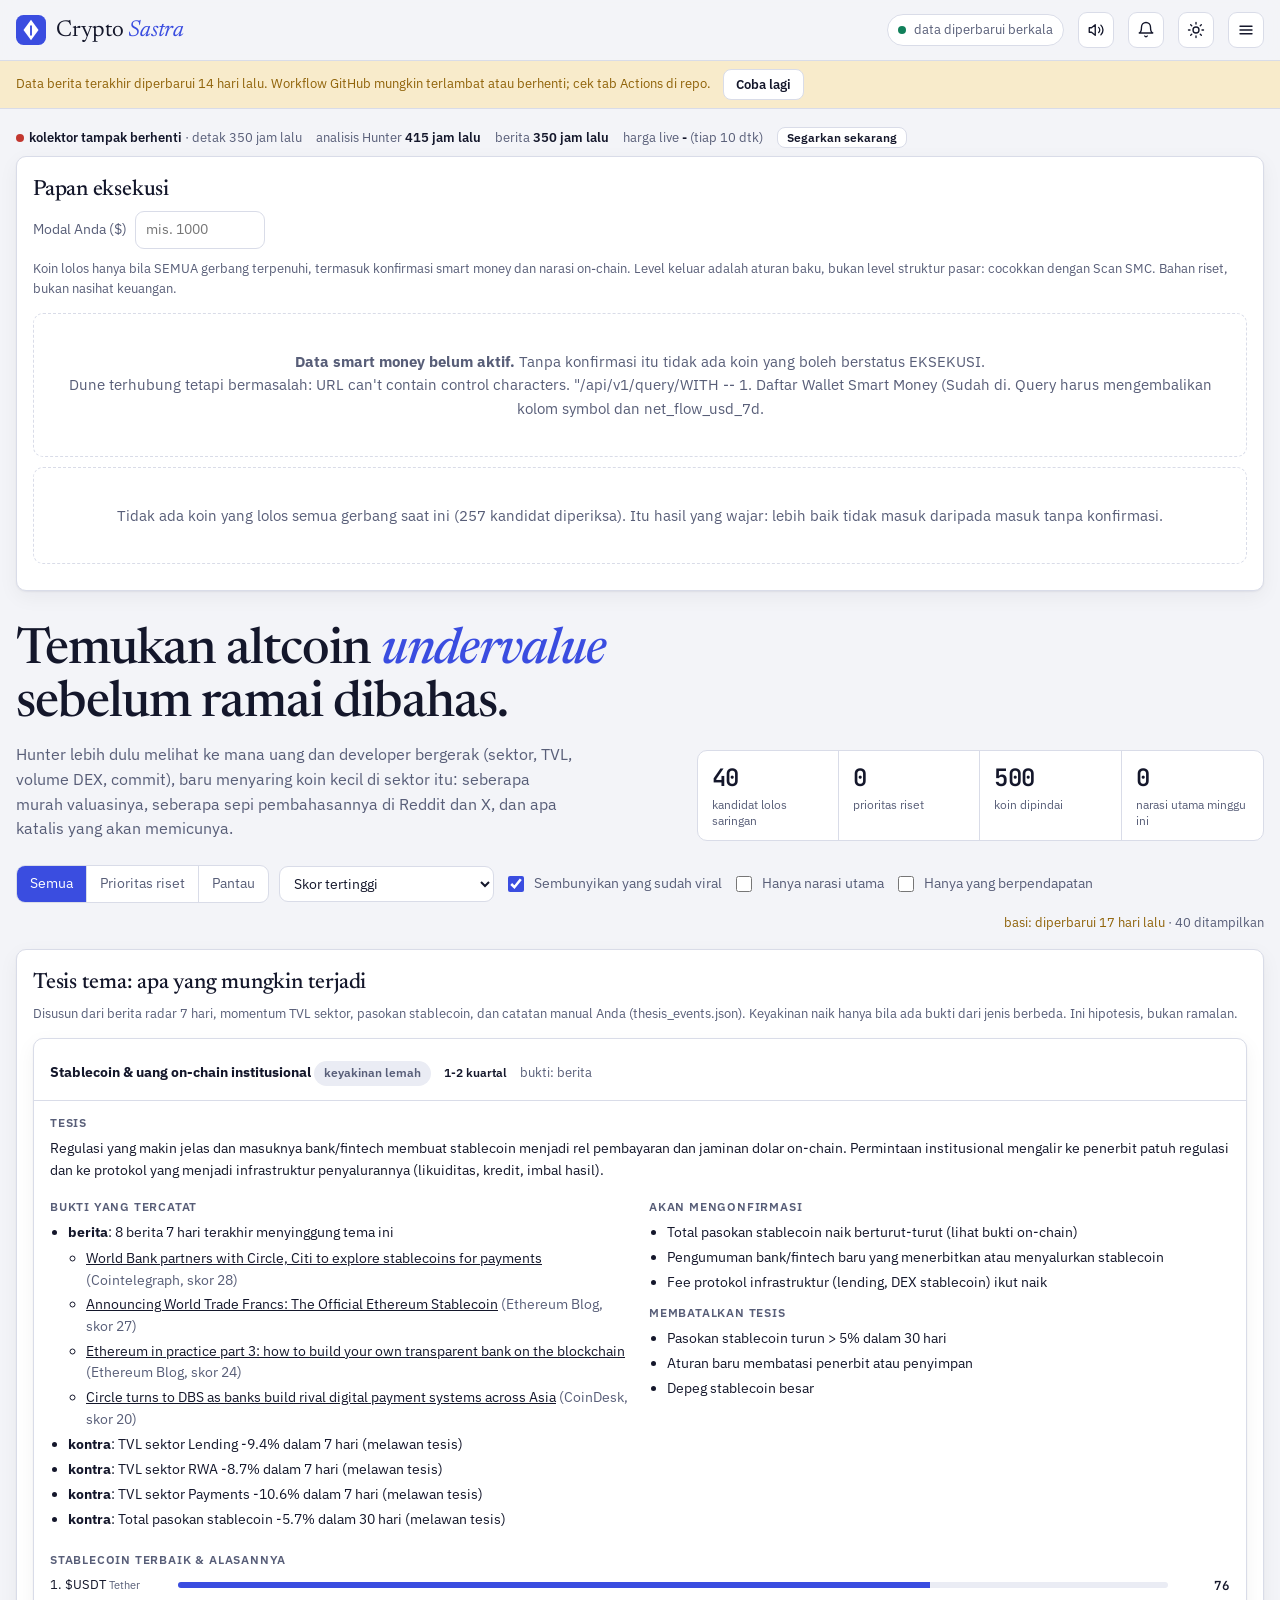
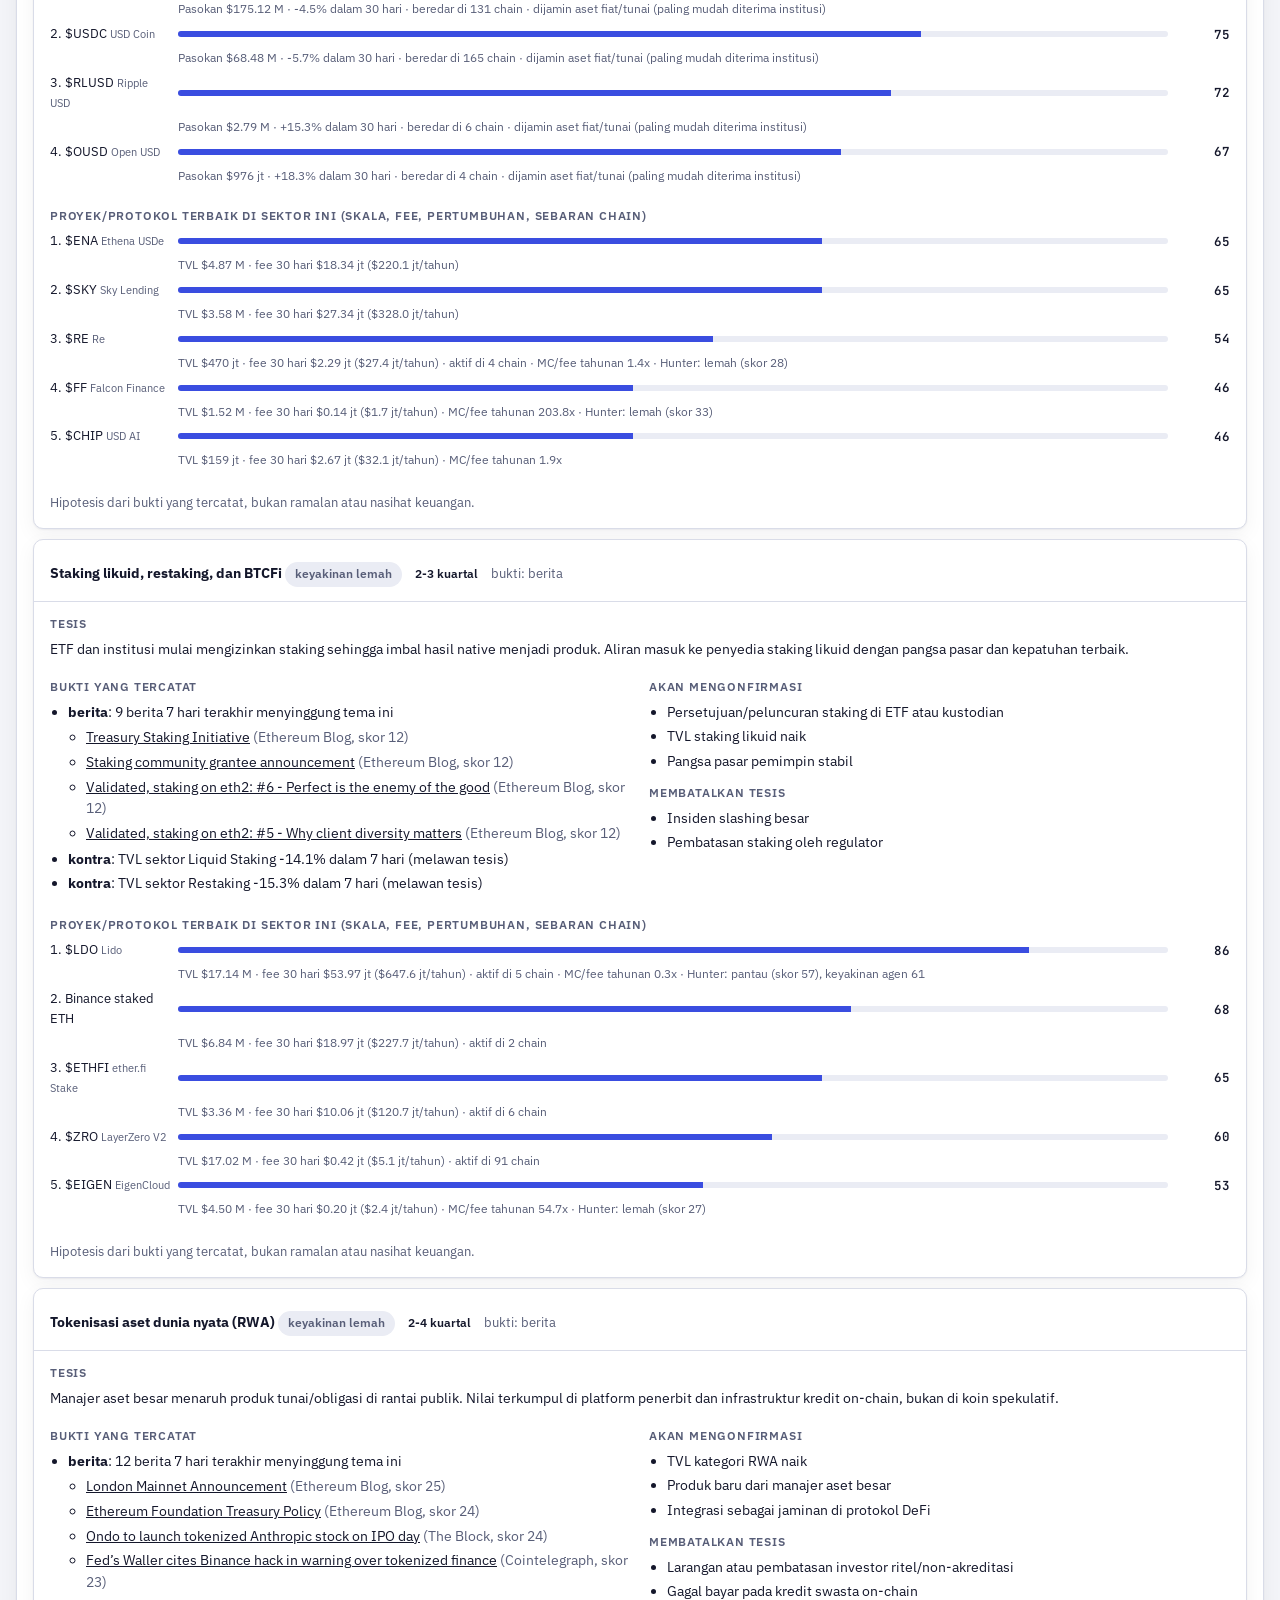
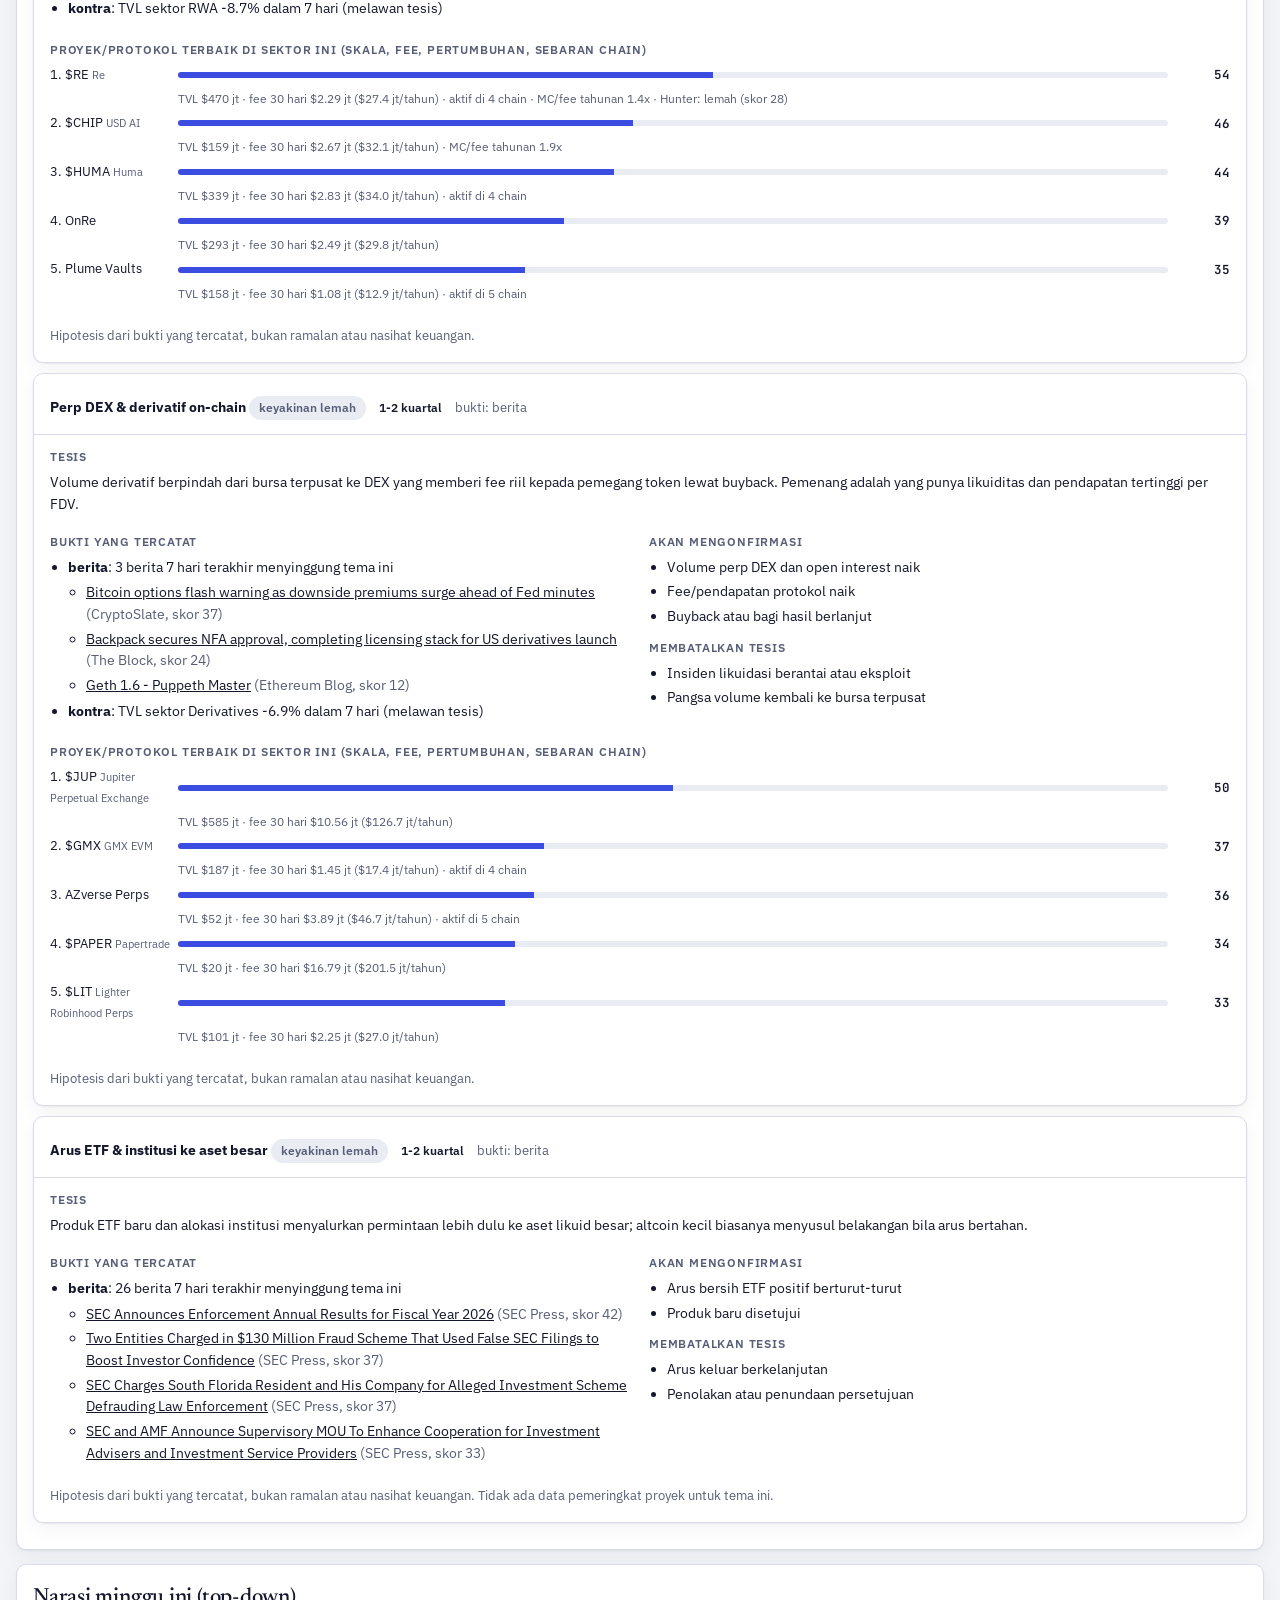
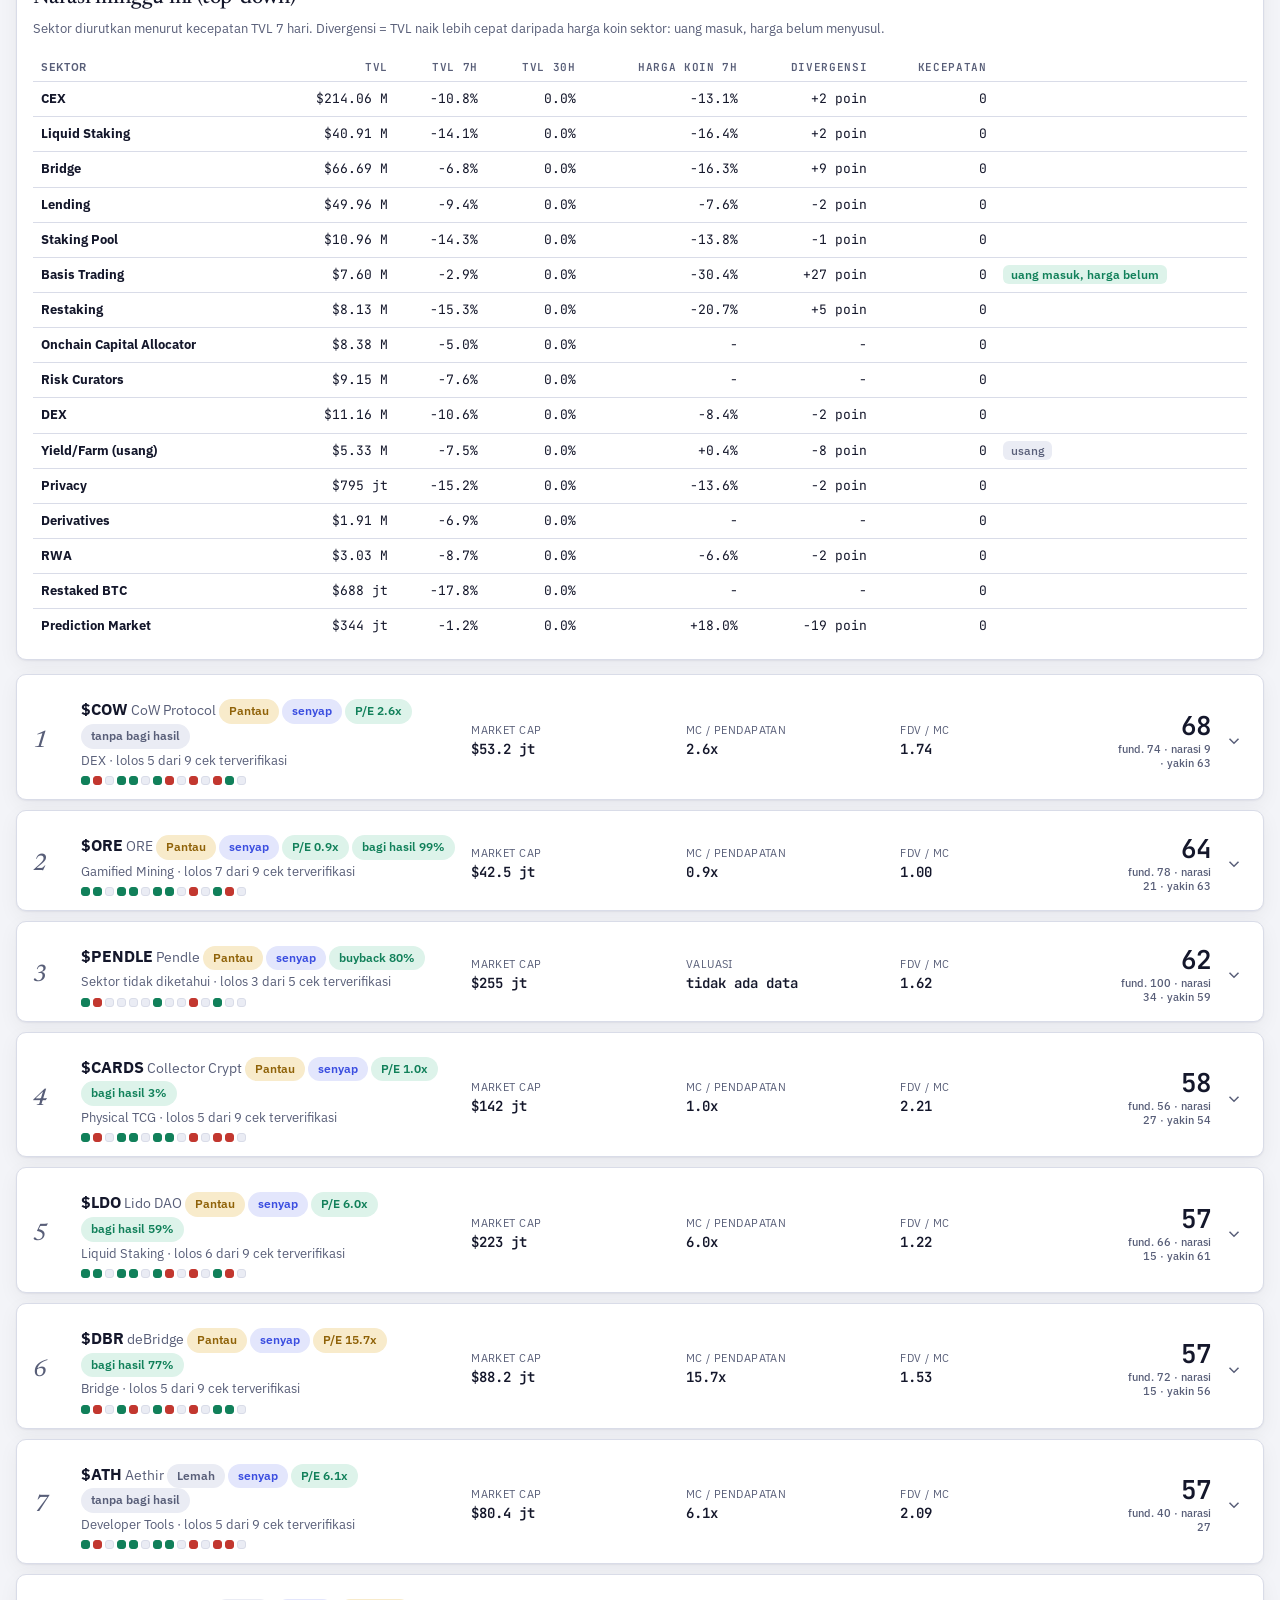
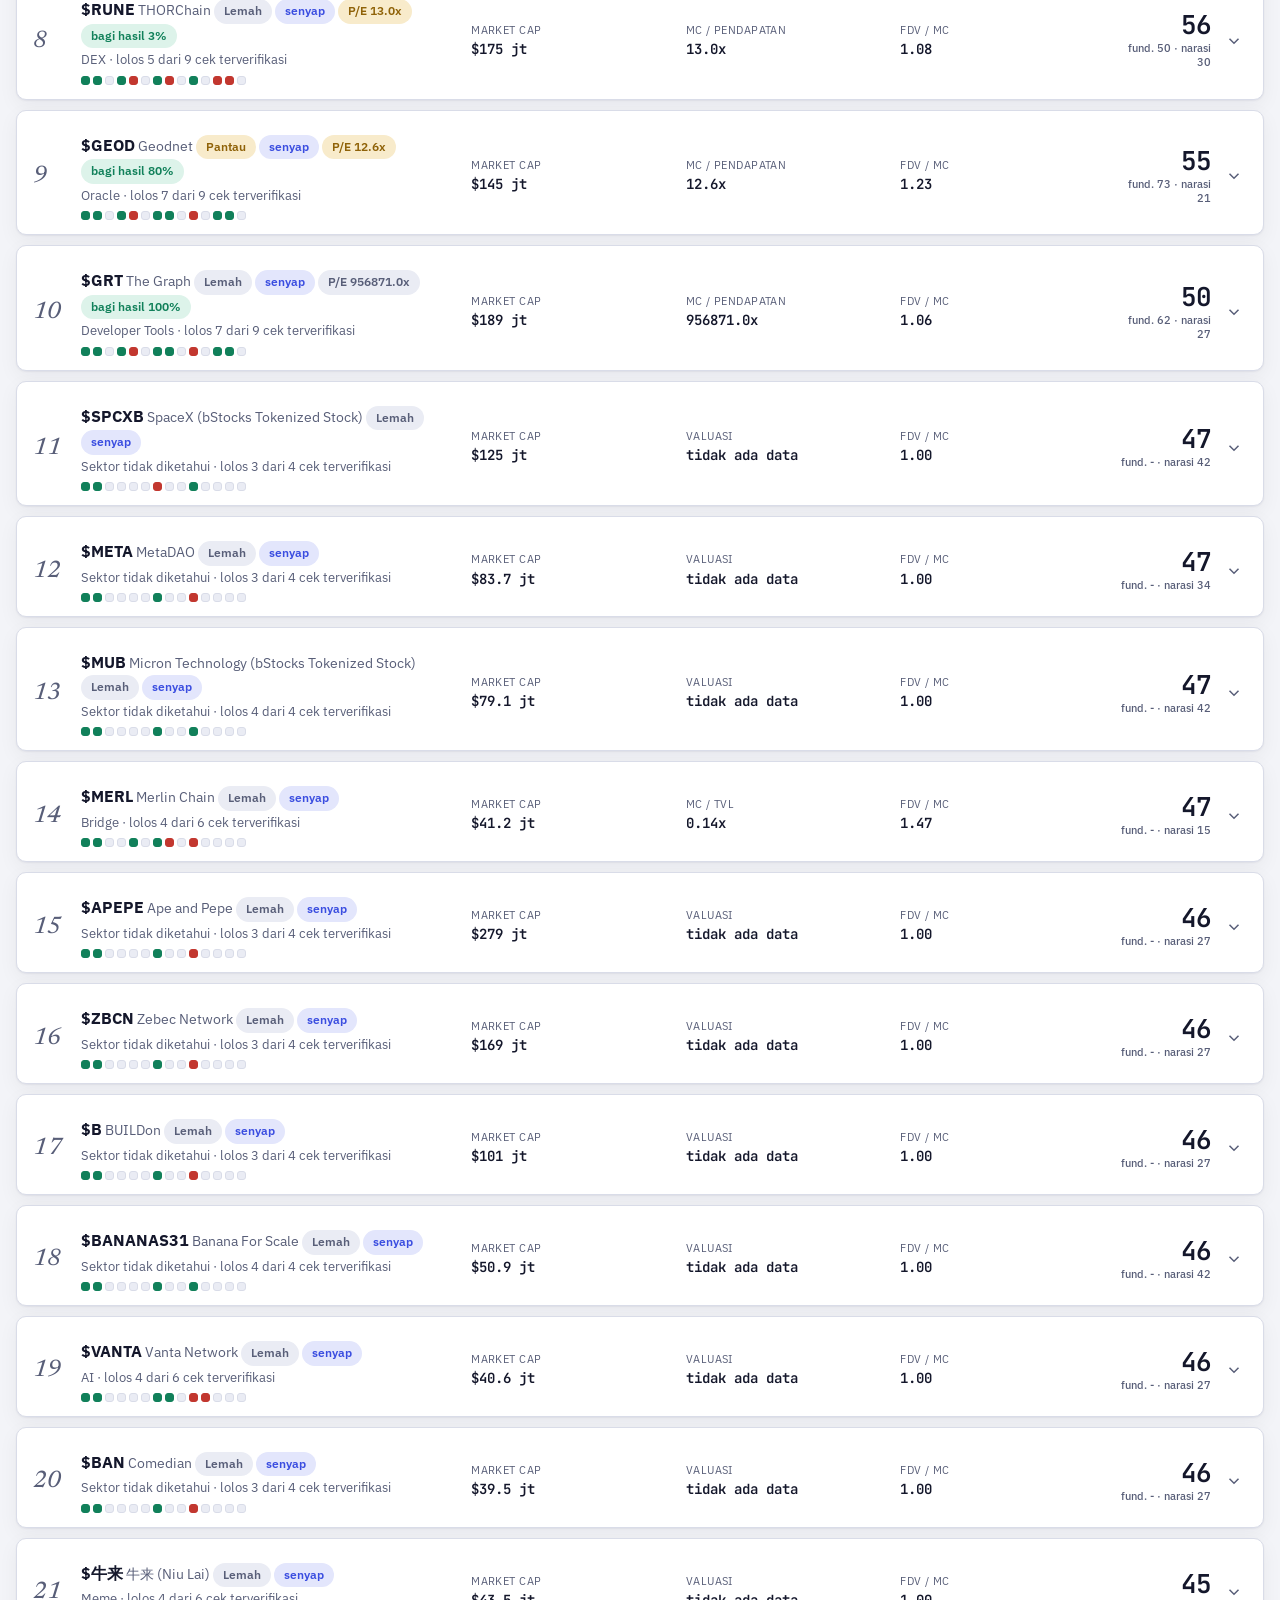
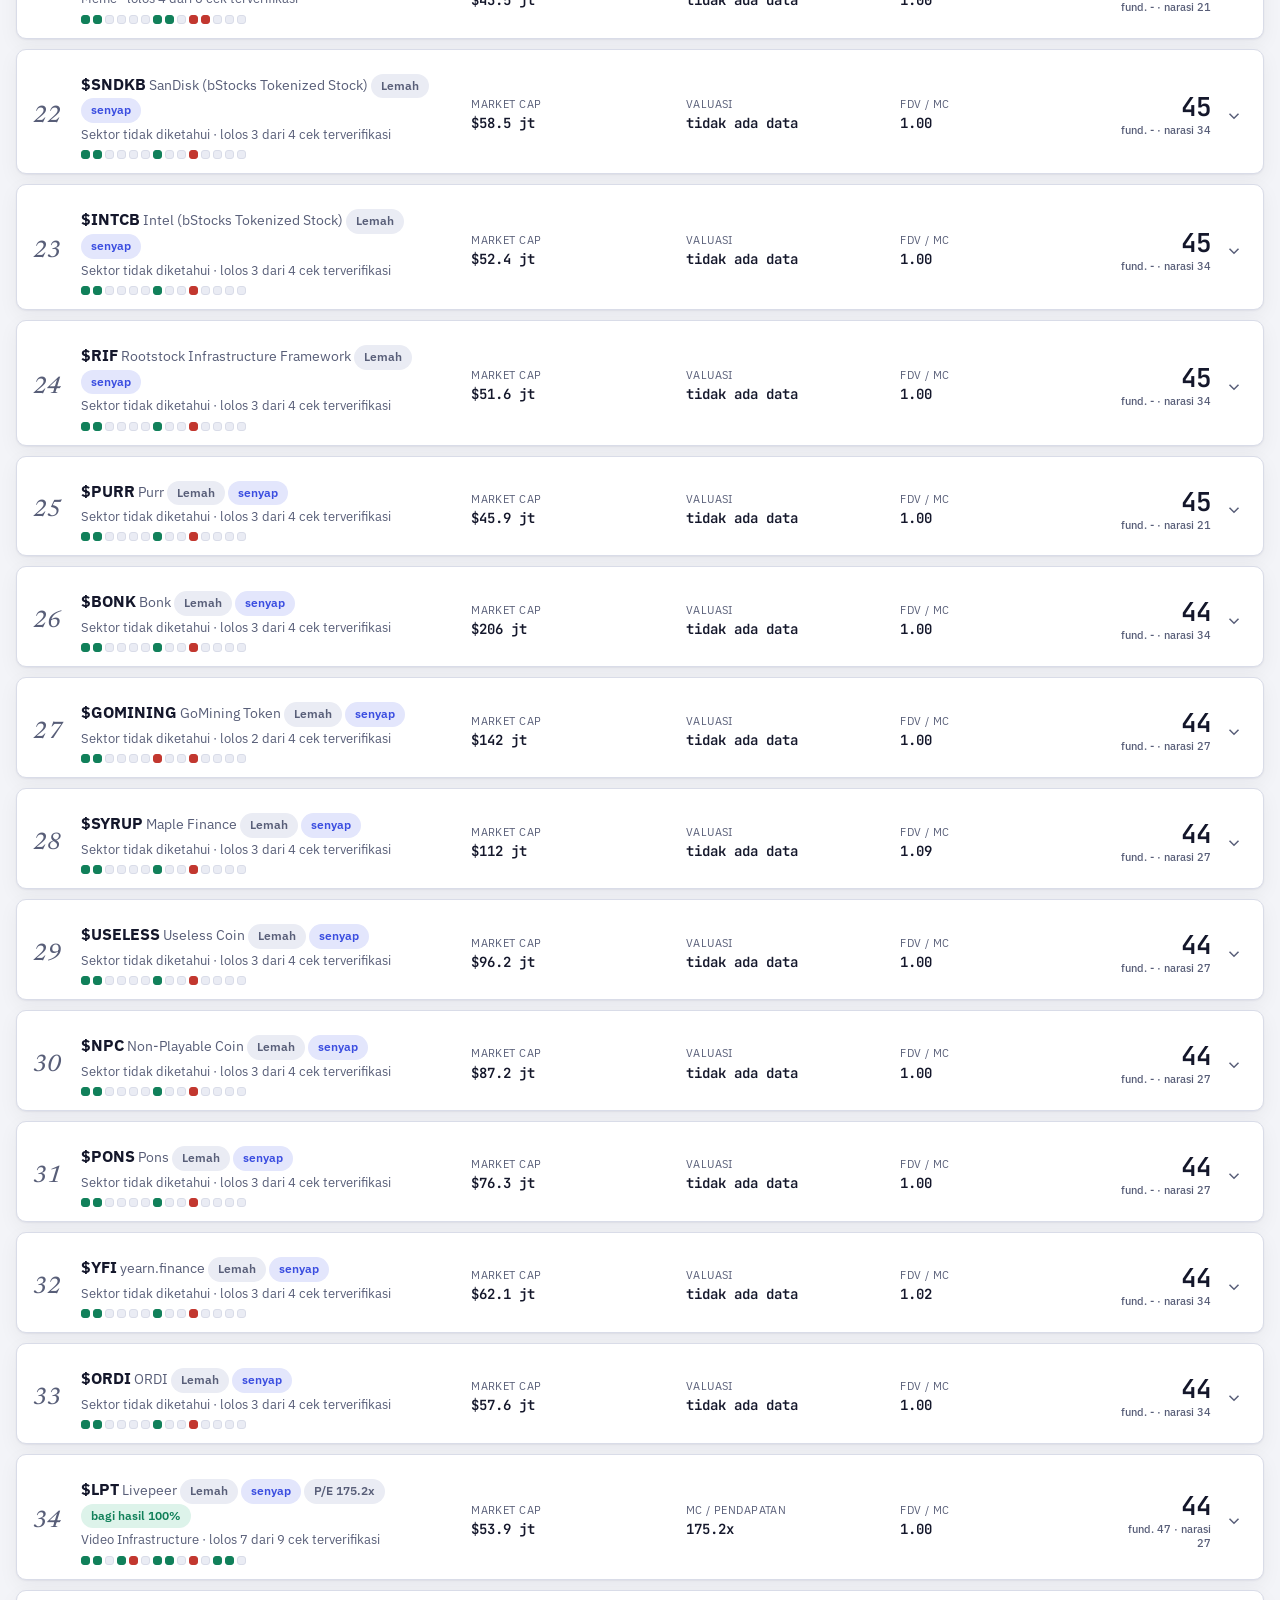
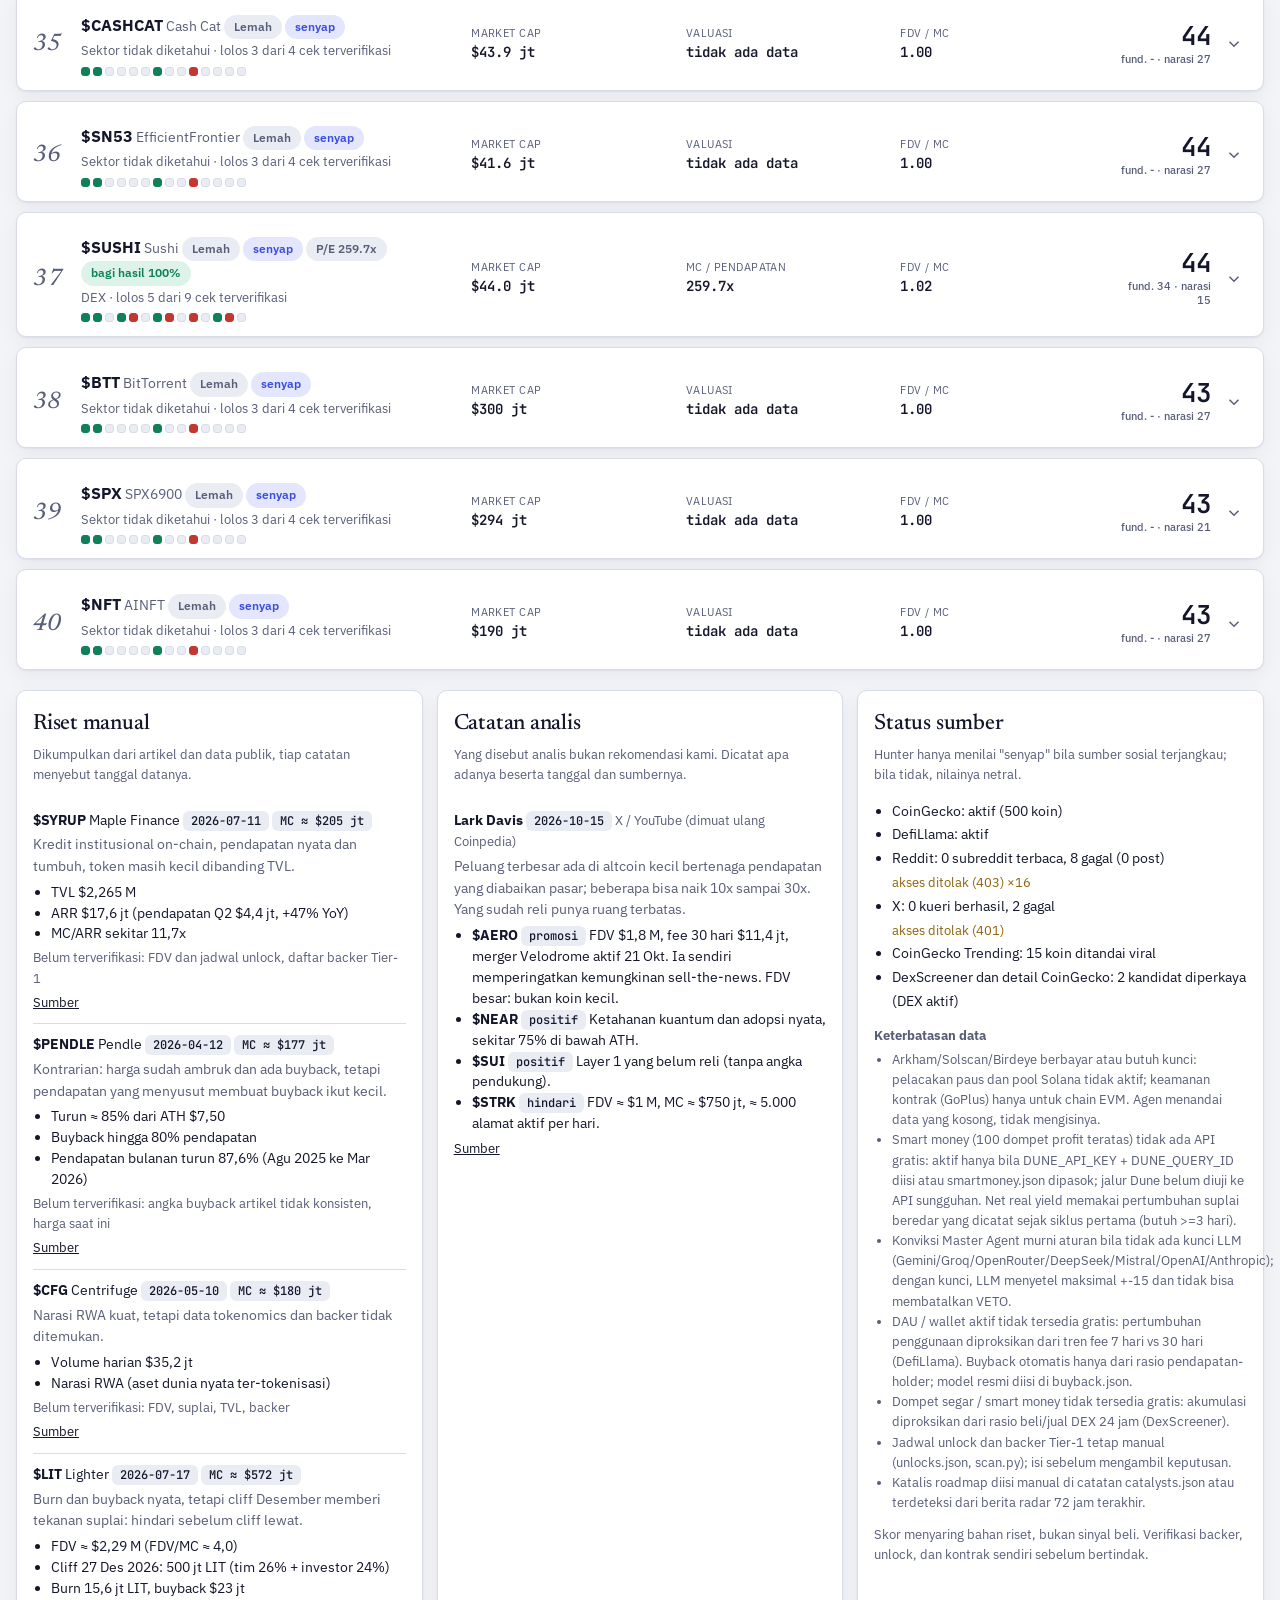
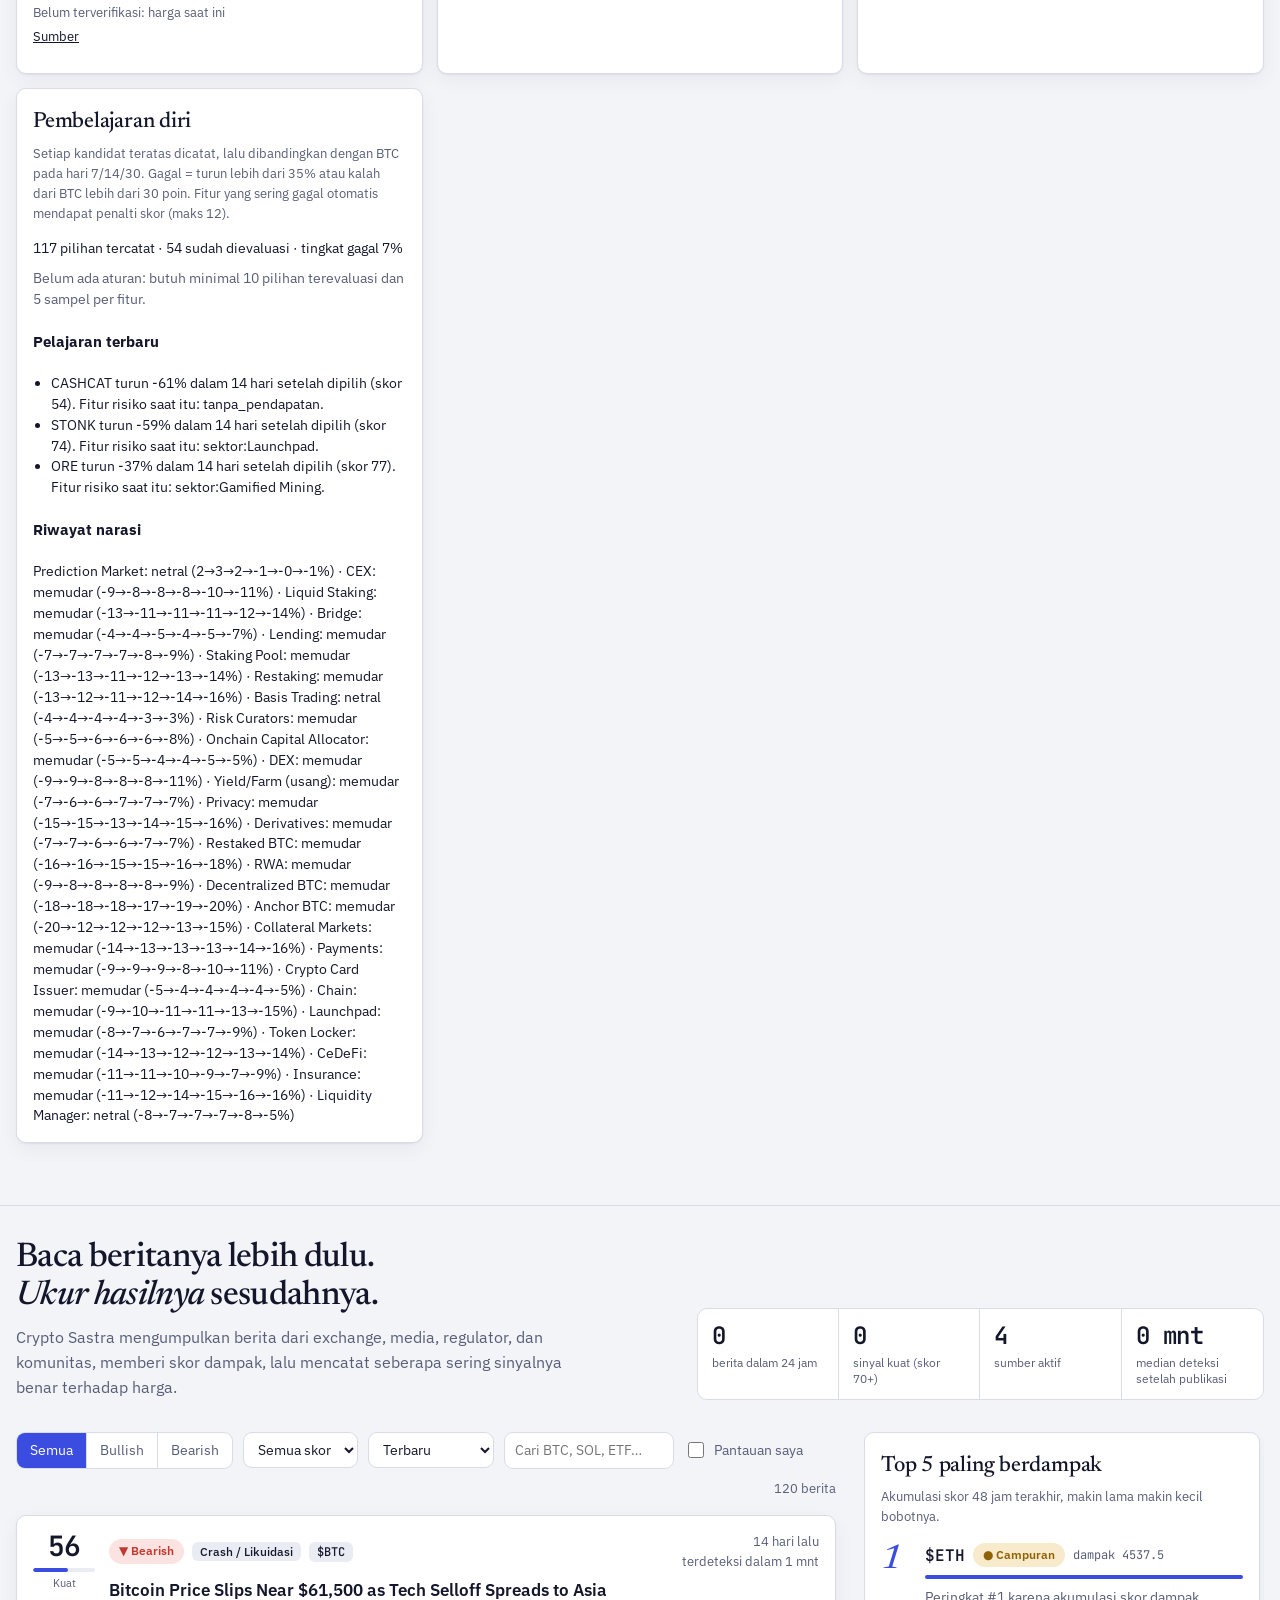
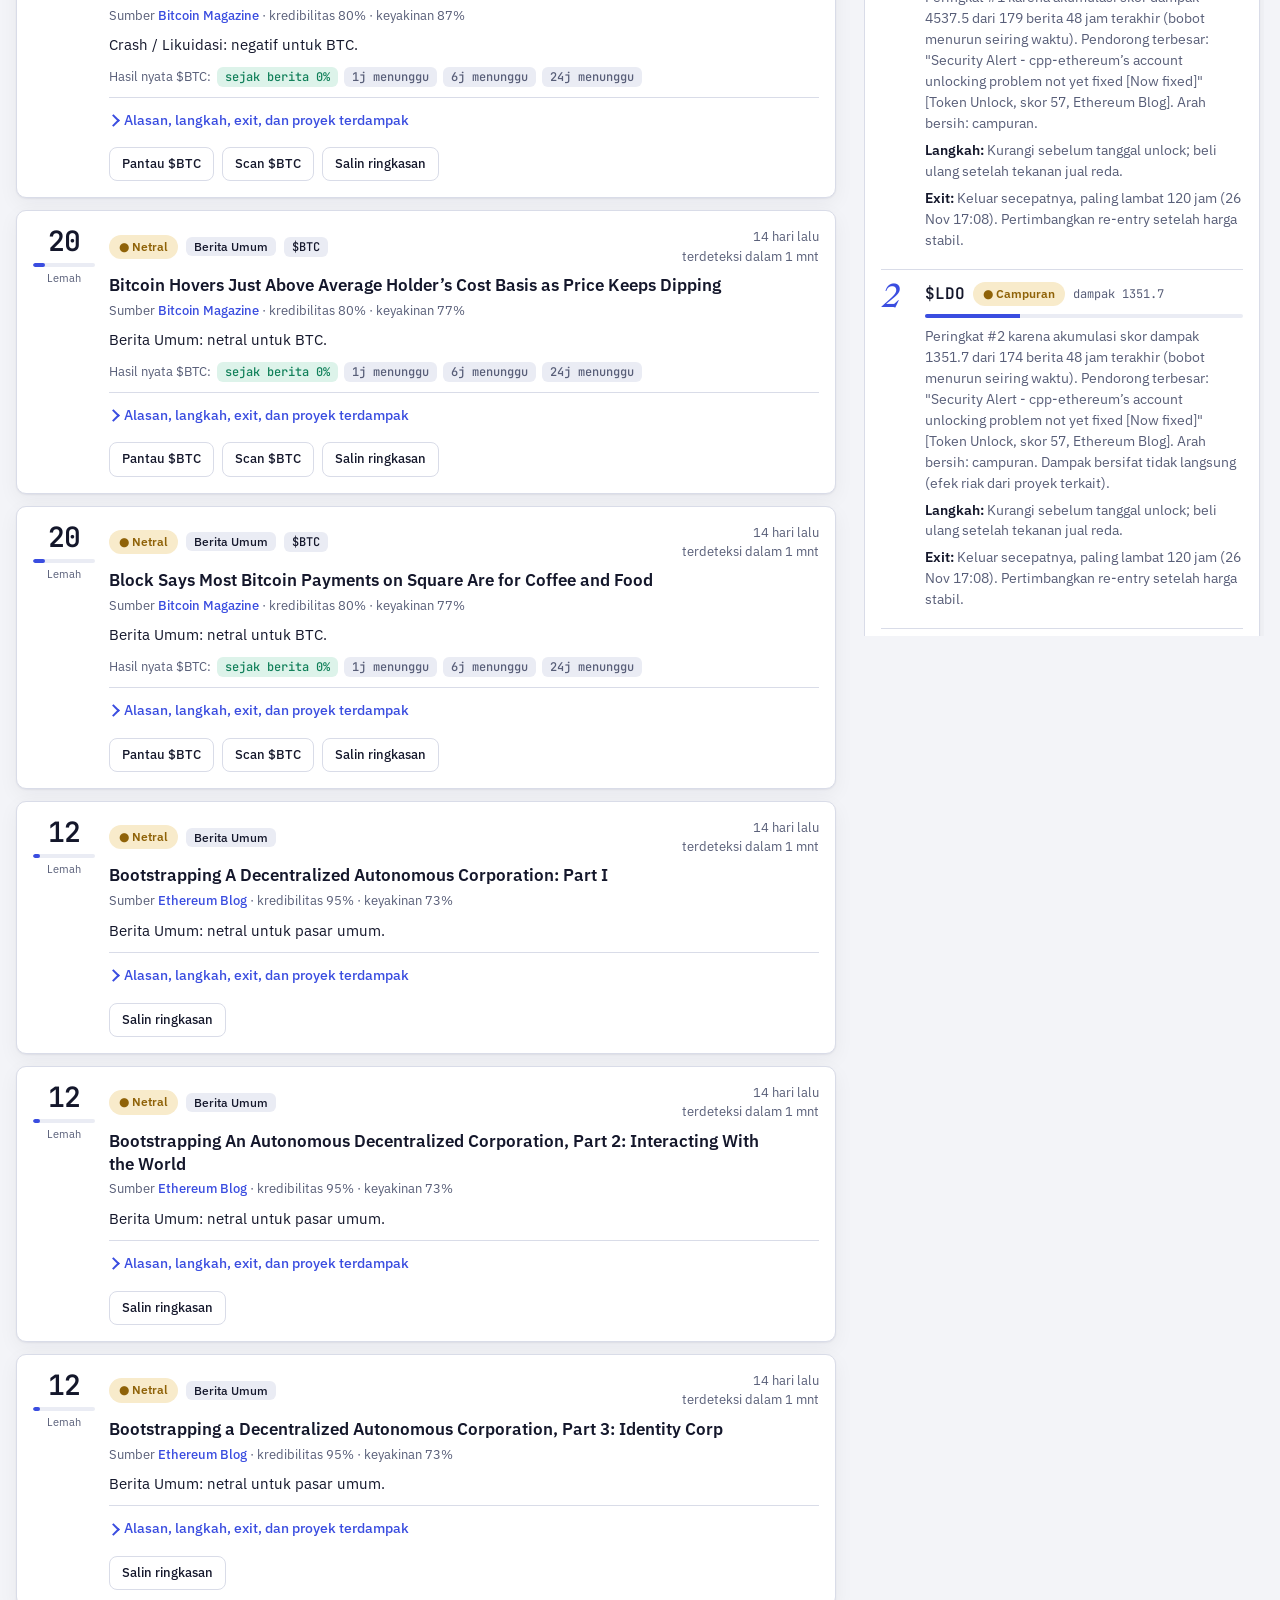
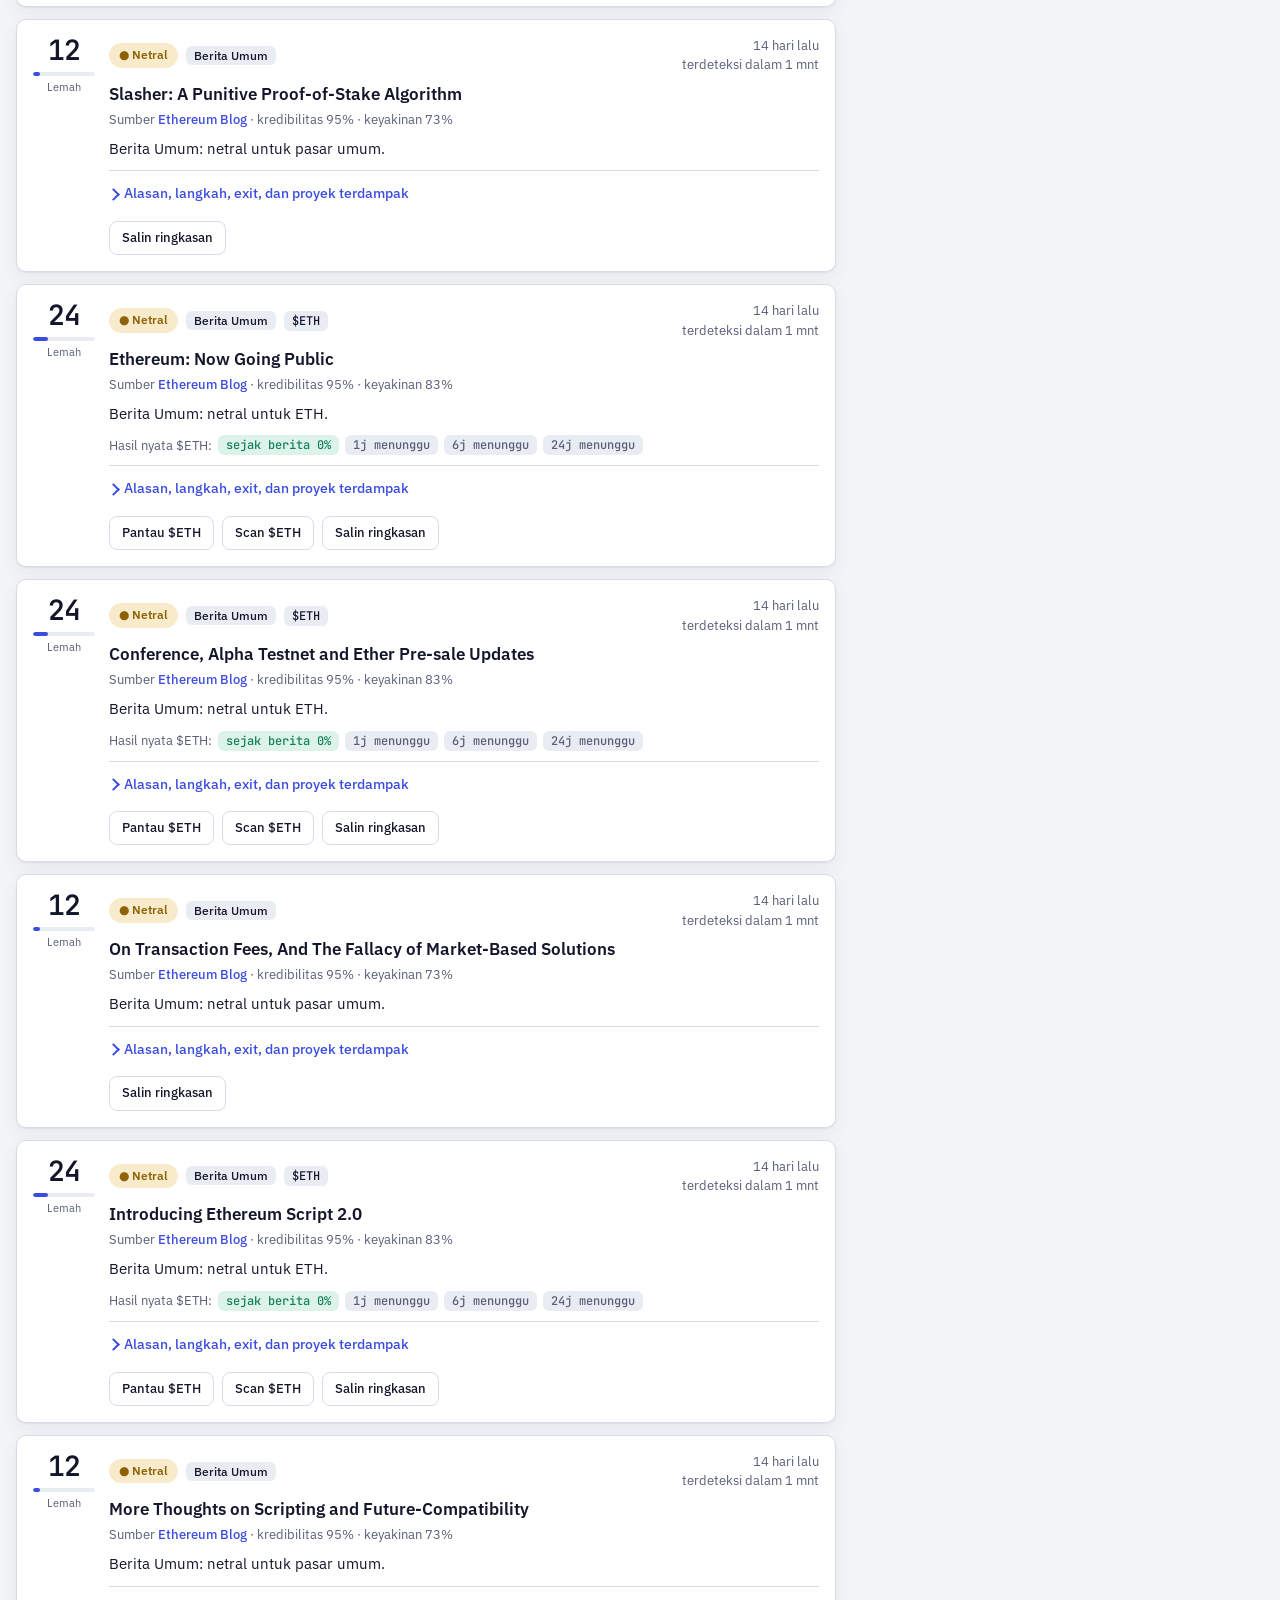
==== index.html @ 29193b70 "pages 2026-11-21T17:10:09Z" ====
<!doctype html>
<html lang="id">
<head>
<meta charset="utf-8">
<meta name="viewport" content="width=device-width,initial-scale=1,viewport-fit=cover">
<meta name="theme-color" content="#0D1020">
</head>
<body>
<title>Crypto Sastra</title>
<meta name="claude:viewport-fit-sides" content="cover">
<meta name="description" content="Crypto Sastra: pemburu altcoin kecil yang undervalue dan masih sepi dibahas, plus radar berita crypto, scan institusional, dan pengukuran akurasi sinyal.">
<link rel="icon" href="data:image/svg+xml,%3Csvg xmlns='http://www.w3.org/2000/svg' viewBox='0 0 32 32'%3E%3Crect width='32' height='32' rx='8' fill='%233A4DE0'/%3E%3Cpath d='M16 5l8 11-8 11-8-11z' fill='%23fff'/%3E%3Cpath d='M16 12v9' stroke='%233A4DE0' stroke-width='2' stroke-linecap='round'/%3E%3C/svg%3E">
<link rel="preconnect" href="https://fonts.googleapis.com">
<link rel="preconnect" href="https://fonts.gstatic.com" crossorigin>
<link rel="stylesheet" href="https://fonts.googleapis.com/css2?family=IBM+Plex+Sans:wght@400;500;600&family=JetBrains+Mono:wght@400;600&family=Newsreader:ital,opsz,wght@0,6..72,500;1,6..72,500&display=swap">
<style>
/* Layout: header sticky + hero ringkas + dua kolom (radar berita | panel Top 5, prediksi, akurasi) + penjelasan cara kerja.
   Identitas: tinta indigo, aksen lapis, serif hanya untuk wordmark, judul, dan nomor peringkat. */
:root{
  --bg:#F3F4F8; --surface:#FFFFFF; --surface2:#EAECF4; --line:#D9DCE8;
  --fg:#14172B; --mut:#585E78; --accent:#3A4DE0; --accent-soft:#E3E6FC; --on-accent:#FFFFFF;
  --up:#11805A; --up-soft:#DDF3EA; --dn:#C2372F; --dn-soft:#FBE3E1; --warn:#8F6208; --warn-soft:#F8EBCB;
  --f-display:'Newsreader',Georgia,'Times New Roman',serif;
  --f-body:'IBM Plex Sans',system-ui,-apple-system,'Segoe UI',sans-serif;
  --f-mono:'JetBrains Mono',ui-monospace,SFMono-Regular,Menlo,monospace;
  --r:10px; --shadow:0 1px 2px rgba(20,23,43,.06),0 6px 20px rgba(20,23,43,.05);
}
@media (prefers-color-scheme:dark){:root:not([data-theme="light"]){
  --bg:#0D1020; --surface:#141830; --surface2:#1B2040; --line:#2A3058;
  --fg:#E8EAF6; --mut:#9DA3C2; --accent:#8F9CFF; --accent-soft:#232A5E; --on-accent:#0D1020;
  --up:#3DD598; --up-soft:#12352B; --dn:#FF7B72; --dn-soft:#3C1B1F; --warn:#E7B24C; --warn-soft:#3A2E12;
  --shadow:0 1px 2px rgba(0,0,0,.35),0 8px 24px rgba(0,0,0,.25); color-scheme:dark}}
:root[data-theme="dark"]{
  --bg:#0D1020; --surface:#141830; --surface2:#1B2040; --line:#2A3058;
  --fg:#E8EAF6; --mut:#9DA3C2; --accent:#8F9CFF; --accent-soft:#232A5E; --on-accent:#0D1020;
  --up:#3DD598; --up-soft:#12352B; --dn:#FF7B72; --dn-soft:#3C1B1F; --warn:#E7B24C; --warn-soft:#3A2E12;
  --shadow:0 1px 2px rgba(0,0,0,.35),0 8px 24px rgba(0,0,0,.25); color-scheme:dark}

*{box-sizing:border-box}
html{scroll-behavior:smooth;scroll-padding-top:84px}
body{margin:0;background:var(--bg);color:var(--fg);font:15px/1.55 var(--f-body);-webkit-font-smoothing:antialiased}
body::before{content:"";position:fixed;inset:0 0 auto;height:env(safe-area-inset-top,0px);z-index:30;background:var(--bg)}
a{color:inherit}
button,select,input{font:inherit;color:inherit}
button{cursor:pointer}
:focus-visible{outline:2px solid var(--accent);outline-offset:2px;border-radius:6px}
.wrap{max-width:1360px;margin:0 auto;padding-left:max(16px,env(safe-area-inset-left,0px));padding-right:max(16px,env(safe-area-inset-right,0px))}
.mono{font-family:var(--f-mono);font-variant-numeric:tabular-nums}
.mut{color:var(--mut)}
.sr{position:absolute;width:1px;height:1px;overflow:hidden;clip:rect(0 0 0 0)}

/* Header */
.top{position:sticky;top:env(safe-area-inset-top,0px);z-index:20;background:color-mix(in srgb,var(--bg) 88%,transparent);backdrop-filter:blur(10px);border-bottom:1px solid var(--line)}
.top .wrap{display:flex;align-items:center;gap:14px;min-height:60px;flex-wrap:wrap;padding-block:8px}
.brand{display:flex;align-items:center;gap:10px;text-decoration:none}
.brand svg{width:30px;height:30px;flex:none}
.wordmark{font-family:var(--f-display);font-size:23px;letter-spacing:-.01em;line-height:1}
.wordmark em{font-style:italic;color:var(--accent)}
.nav{display:flex;gap:4px;margin-left:12px}
.nav a{text-decoration:none;color:var(--mut);padding:6px 10px;border-radius:8px;font-size:14px}
.nav a:hover{background:var(--surface2);color:var(--fg)}
.sp{flex:1}
.live{display:inline-flex;align-items:center;gap:8px;font-size:13px;color:var(--mut);padding:5px 10px;border:1px solid var(--line);border-radius:99px;background:var(--surface)}
.live i{width:8px;height:8px;border-radius:50%;background:var(--dn)}
.live.on i{background:var(--up);box-shadow:0 0 0 0 var(--up);animation:pulse 2s infinite}
.live.demo i{background:var(--warn)}
@keyframes pulse{0%{box-shadow:0 0 0 0 color-mix(in srgb,var(--up) 55%,transparent)}70%,100%{box-shadow:0 0 0 7px transparent}}
.ibtn{width:36px;height:36px;display:grid;place-items:center;border:1px solid var(--line);border-radius:9px;background:var(--surface)}
.ibtn:hover{background:var(--surface2)}
.ibtn[aria-pressed="true"]{background:var(--accent-soft);border-color:var(--accent);color:var(--accent)}
.ibtn svg{width:18px;height:18px;stroke:currentColor;fill:none;stroke-width:1.8;stroke-linecap:round;stroke-linejoin:round}
@media(max-width:760px){.nav{display:none}}
@media(max-width:560px){.top .wrap{flex-wrap:nowrap;gap:8px}.wordmark{font-size:20px}.live{padding:6px}.live #liveTxt{display:none}.ibtn{width:34px;height:34px}}

.banner{background:var(--warn-soft);color:var(--warn);border-bottom:1px solid var(--line);font-size:13px}
.banner .wrap{padding-block:8px}
.notice{background:var(--dn-soft);color:var(--dn)}.notice .wrap{display:flex;gap:12px;align-items:center;flex-wrap:wrap}.notice.stale{background:var(--warn-soft);color:var(--warn)}
.warnTxt{color:var(--warn)}

/* Hero */
.hero{padding-block:34px 18px;display:grid;grid-template-columns:minmax(0,1.15fr) minmax(0,1fr);gap:28px;align-items:end}
.hero h1{font-family:var(--f-display);font-weight:500;font-size:clamp(30px,4.6vw,50px);line-height:1.05;letter-spacing:-.02em;margin:0 0 12px;text-wrap:balance}
.hero h1 em{color:var(--accent)}
.hero p{margin:0;max-width:56ch;color:var(--mut);font-size:16px}
.stats{display:grid;grid-template-columns:repeat(4,minmax(0,1fr));border:1px solid var(--line);border-radius:var(--r);background:var(--surface);overflow:hidden}
.stat{padding:14px 14px 12px;border-right:1px solid var(--line);min-width:0}
.stat:last-child{border-right:0}
.stat b{display:block;font:600 24px/1.1 var(--f-mono);letter-spacing:-.02em}
.stat span{display:block;margin-top:6px;font-size:12px;color:var(--mut);line-height:1.3}
@media(max-width:900px){.hero{grid-template-columns:1fr}.stats{grid-template-columns:repeat(2,1fr)}.stat:nth-child(2){border-right:0}.stat:nth-child(-n+2){border-bottom:1px solid var(--line)}}

/* Grid */
.grid{display:grid;grid-template-columns:minmax(0,1fr) 400px;gap:28px;padding-block:14px 40px;align-items:start}
@media(max-width:1040px){.grid{grid-template-columns:minmax(0,1fr)}}
.side{display:flex;flex-direction:column;gap:18px;min-width:0}
@media(min-width:1041px){.side{position:sticky;top:78px;max-height:calc(100vh - 96px);overflow-y:auto;padding-right:4px;scrollbar-width:thin}}

/* Filter bar */
.bar{display:flex;gap:10px;flex-wrap:wrap;align-items:center;margin-bottom:16px}
.seg{display:inline-flex;border:1px solid var(--line);border-radius:9px;overflow:hidden;background:var(--surface)}
.seg button{border:0;background:none;padding:7px 13px;font-size:14px;color:var(--mut)}
.seg button+button{border-left:1px solid var(--line)}
.seg button[aria-pressed="true"]{background:var(--accent);color:var(--on-accent)}
.field{border:1px solid var(--line);background:var(--surface);border-radius:9px;padding:7px 10px;font-size:14px;min-width:0}
input.field{width:170px}
.chk{display:inline-flex;align-items:center;gap:7px;font-size:14px;color:var(--mut);cursor:pointer}
.chk input{accent-color:var(--accent);width:16px;height:16px}
.count{margin-left:auto;font-size:13px;color:var(--mut)}

/* Panels */
.panel{background:var(--surface);border:1px solid var(--line);border-radius:var(--r);box-shadow:var(--shadow);padding:16px}
.panel h2{font-family:var(--f-display);font-weight:500;font-size:22px;letter-spacing:-.01em;margin:0 0 4px}
.panel .sub{font-size:13px;color:var(--mut);margin:0 0 14px}

/* News cards */
.feed{display:flex;flex-direction:column;gap:12px}
.card{background:var(--surface);border:1px solid var(--line);border-radius:var(--r);padding:16px;display:grid;grid-template-columns:62px minmax(0,1fr);gap:14px;box-shadow:var(--shadow)}
.card.fresh{animation:fresh 2.4s ease-out}
@keyframes fresh{from{border-color:var(--accent);box-shadow:0 0 0 4px color-mix(in srgb,var(--accent) 22%,transparent)}}
.gauge{text-align:center}
.gauge b{display:block;font:600 28px/1 var(--f-mono);letter-spacing:-.03em}
.gauge .track{height:4px;background:var(--surface2);border-radius:4px;margin:8px 0 5px;overflow:hidden}
.gauge .track i{display:block;height:100%;background:var(--accent);border-radius:4px}
.gauge small{font-size:11px;color:var(--mut);line-height:1.2;display:block}
.meta{display:flex;flex-wrap:wrap;align-items:center;gap:6px 8px;font-size:12.5px}
.pill{display:inline-flex;align-items:center;gap:5px;padding:2px 9px;border-radius:99px;font-size:12px;font-weight:600;border:1px solid transparent}
.pill.bullish{background:var(--up-soft);color:var(--up)}
.pill.bearish{background:var(--dn-soft);color:var(--dn)}
.pill.netral,.pill.campuran{background:var(--warn-soft);color:var(--warn)}
.tag{padding:2px 8px;border-radius:6px;background:var(--surface2);font:500 12px var(--f-mono);color:var(--fg)}
.tag.demo{background:var(--warn-soft);color:var(--warn);font-family:var(--f-body);font-weight:600}
.when{margin-left:auto;color:var(--mut);font-size:12.5px;text-align:right}
.card h3{margin:8px 0 4px;font-size:17px;line-height:1.35;font-weight:600;text-wrap:pretty}
.card h3 a{text-decoration:none}
.card h3 a:hover{text-decoration:underline;text-decoration-color:var(--accent)}
.src{font-size:13px;color:var(--mut)}
.src a{color:var(--accent);text-decoration:none;font-weight:500}
.src a:hover{text-decoration:underline}
.impact{margin:8px 0 0;font-size:14.5px}
.res{display:flex;flex-wrap:wrap;gap:6px;align-items:center;margin-top:10px;font-size:12.5px}
.res .chip{font:500 12px var(--f-mono);padding:2px 8px;border-radius:6px;background:var(--surface2);color:var(--mut)}
.res .chip.ok{background:var(--up-soft);color:var(--up)}
.res .chip.no{background:var(--dn-soft);color:var(--dn)}
details{margin-top:10px;border-top:1px solid var(--line);padding-top:8px}
summary{cursor:pointer;font-size:14px;font-weight:500;color:var(--accent);list-style:none;display:flex;align-items:center;gap:6px;padding:4px 0}
summary::-webkit-details-marker{display:none}
summary::before{content:"";width:7px;height:7px;border-right:2px solid currentColor;border-bottom:2px solid currentColor;transform:rotate(-45deg);transition:transform .15s}
details[open] summary::before{transform:rotate(45deg)}
.det{display:grid;grid-template-columns:repeat(2,minmax(0,1fr));gap:4px 24px;margin-top:6px}
@media(max-width:700px){.det{grid-template-columns:1fr}.card{grid-template-columns:1fr}.gauge{display:flex;align-items:center;gap:12px;text-align:left}.gauge .track{flex:1;margin:0}.gauge small{display:none}.when{margin-left:0;text-align:left;width:100%}}
.det h4{margin:12px 0 4px;font:600 11.5px var(--f-body);letter-spacing:.07em;text-transform:uppercase;color:var(--mut)}
.det ul{margin:0;padding-left:18px}.det li{margin:2px 0;font-size:14px}
.det .wide{grid-column:1/-1}
.det pre{white-space:pre-wrap;word-break:break-word;margin:0;padding:10px;border-radius:8px;background:var(--surface2);font:12.5px/1.5 var(--f-mono)}
.acts{display:flex;gap:8px;flex-wrap:wrap;margin-top:12px}
.btn{border:1px solid var(--line);background:var(--surface);border-radius:8px;padding:6px 12px;font-size:13px;font-weight:500}
.btn:hover{background:var(--surface2)}
.btn[aria-pressed="true"]{background:var(--accent-soft);border-color:var(--accent);color:var(--accent)}
.empty{padding:36px 16px;text-align:center;color:var(--mut);border:1px dashed var(--line);border-radius:var(--r)}

/* Top 5 */
.rank{list-style:none;margin:0;padding:0;display:flex;flex-direction:column}
.rank li{display:grid;grid-template-columns:34px minmax(0,1fr);gap:10px;padding:12px 0;border-top:1px solid var(--line)}
.rank li:first-child{border-top:0;padding-top:2px}
.rank .n{font:italic 500 34px/1 var(--f-display);color:var(--accent)}
.rank .h{display:flex;gap:8px;align-items:center;flex-wrap:wrap}
.rank .h b{font:600 16px var(--f-mono)}
.rank .imp{height:4px;background:var(--surface2);border-radius:4px;margin:8px 0;overflow:hidden}
.rank .imp i{display:block;height:100%;background:var(--accent)}
.rank p{margin:0 0 6px;font-size:13.5px;color:var(--mut)}
.rank p strong{color:var(--fg);font-weight:600}
.pred{display:flex;flex-direction:column;gap:14px}
.pred article{border-top:1px solid var(--line);padding-top:12px}
.pred article:first-child{border-top:0;padding-top:0}
.pred .ref{font-size:12.5px;color:var(--mut)}
.pred .ref a{color:var(--accent)}
.pred ul{margin:6px 0;padding-left:18px;font-size:14px}
.pred .aff{display:flex;gap:6px;flex-wrap:wrap;align-items:center;font-size:12.5px;color:var(--mut)}
.tablebox{overflow-x:auto}
table{border-collapse:collapse;width:100%;font-size:13px}
th,td{text-align:left;padding:7px 8px;border-top:1px solid var(--line);white-space:nowrap}
th{font:600 11px var(--f-body);letter-spacing:.06em;text-transform:uppercase;color:var(--mut);border-top:0}
td.num,th.num{text-align:right;font-family:var(--f-mono);font-variant-numeric:tabular-nums}

/* Scan institusional */
.scan{padding-block:12px 40px}
.scanhead{display:flex;justify-content:space-between;align-items:end;gap:16px;flex-wrap:wrap;margin-bottom:16px}
.scanhead h2{font-family:var(--f-display);font-weight:500;font-size:clamp(26px,3.4vw,36px);letter-spacing:-.02em;margin:0 0 4px}
.scanhead p{margin:0;color:var(--mut);max-width:64ch}
.verdict{display:grid;grid-template-columns:auto minmax(0,1fr);gap:22px;align-items:center;padding:20px;border:1px solid var(--line);border-radius:var(--r);background:var(--surface);box-shadow:var(--shadow);margin-bottom:14px}
.vscore{font:600 56px/1 var(--f-mono);letter-spacing:-.04em}.vscore small{font-size:20px;color:var(--mut);letter-spacing:0}
.verdict h3{margin:0 0 4px;font-size:18px;display:flex;gap:10px;align-items:center;flex-wrap:wrap}
.verdict p{margin:0 0 10px;color:var(--mut)}
.mods{display:grid;grid-template-columns:repeat(6,minmax(0,1fr));gap:10px}
.mods div{min-width:0}.mods span{display:block;font-size:11.5px;color:var(--mut);line-height:1.25;min-height:28px}
.mods b{font:600 14px var(--f-mono)}.mods i{display:block;height:4px;border-radius:4px;background:var(--surface2);margin-top:4px;overflow:hidden}.mods i u{display:block;height:100%;background:var(--accent)}
@media(max-width:900px){.verdict{grid-template-columns:1fr}.mods{grid-template-columns:repeat(3,minmax(0,1fr))}}
.sgrid{display:grid;grid-template-columns:repeat(2,minmax(0,1fr));gap:14px}
@media(max-width:900px){.sgrid{grid-template-columns:1fr}}
.sc{background:var(--surface);border:1px solid var(--line);border-radius:var(--r);padding:16px;min-width:0}
.sc.full{grid-column:1/-1}
.sc h3{margin:0 0 10px;font-size:15px;display:flex;justify-content:space-between;gap:8px;align-items:baseline}
.sc h3 em{font:600 12px var(--f-mono);font-style:normal;color:var(--mut)}
.sc ul{margin:6px 0;padding-left:18px;font-size:14px}.sc li{margin:2px 0}
.sc .k{font:600 11.5px var(--f-body);letter-spacing:.07em;text-transform:uppercase;color:var(--mut);margin:12px 0 4px}
.phase{display:grid;grid-template-columns:repeat(4,1fr);gap:6px;margin:6px 0 10px}
.phase div{padding:8px 6px;border:1px solid var(--line);border-radius:8px;text-align:center;font-size:12px;color:var(--mut)}
.phase div b{display:block;font:italic 500 20px var(--f-display);color:inherit}
.phase div.on{background:var(--accent);border-color:var(--accent);color:var(--on-accent)}
.sc table td{white-space:normal;vertical-align:top}
.ladder{display:flex;flex-direction:column;border:1px solid var(--line);border-radius:8px;overflow:hidden}
.ladder div{display:flex;justify-content:space-between;gap:10px;padding:8px 12px;border-top:1px solid var(--line);font-size:14px}
.ladder div:first-child{border-top:0}
.ladder .p{font-family:var(--f-mono);font-variant-numeric:tabular-nums;font-weight:600}
.ladder .now{background:var(--accent-soft);font-weight:600}
.ladder .tgt .p{color:var(--up)}.ladder .stp .p{color:var(--dn)}.ladder .zone{background:var(--up-soft)}
.chips{display:flex;gap:6px;flex-wrap:wrap}
.chips .t1{background:var(--accent-soft);color:var(--accent);font-weight:600}
.gaps{margin-top:14px;padding:12px 16px;border-radius:var(--r);background:var(--warn-soft);color:var(--warn);font-size:13.5px}
.gaps ul{margin:6px 0 0;padding-left:18px}
.scanwait{padding:36px 16px;text-align:center;color:var(--mut);border:1px dashed var(--line);border-radius:var(--r)}

/* Hunter */
.hero h2{font-family:var(--f-display);font-weight:500;font-size:clamp(24px,3.2vw,34px);line-height:1.1;letter-spacing:-.02em;margin:0 0 10px;text-wrap:balance}
.radarhead{border-top:1px solid var(--line);margin-top:34px;padding-top:34px}
.hunter{padding-block:6px 28px}
.hc{background:var(--surface);border:1px solid var(--line);border-radius:var(--r);box-shadow:var(--shadow);margin-bottom:10px;min-width:0}
.hc>summary{list-style:none;cursor:pointer;display:grid;grid-template-columns:34px minmax(0,1.5fr) repeat(3,minmax(0,.8fr)) 96px 22px;gap:14px;align-items:center;padding:14px 16px}
.hc>summary::-webkit-details-marker{display:none}
.hc>summary::before{content:none}
.hc>summary{color:var(--fg);font-weight:400;font-size:14px;padding:14px 16px}
.hc>summary:focus-visible{outline:2px solid var(--accent);outline-offset:-2px;border-radius:var(--r)}
.hc .rk{font:italic 500 24px var(--f-display);color:var(--mut)}
.hc .nm b{font-size:16px}.hc .nm small{display:block;color:var(--mut);font-size:12.5px;margin-top:2px;white-space:nowrap;overflow:hidden;text-overflow:ellipsis}
.hc .mt span{display:block;font-size:11px;color:var(--mut);letter-spacing:.04em;text-transform:uppercase}
.hc .mt b{font:600 14px var(--f-mono);font-variant-numeric:tabular-nums}
.hc .sg{font:600 26px/1 var(--f-mono);text-align:right;letter-spacing:-.03em}.hc .sg small{display:block;font:500 11px var(--f-body);color:var(--mut);letter-spacing:0;margin-top:3px}
.hc .chev{width:18px;height:18px;stroke:var(--mut);fill:none;stroke-width:2;transition:transform .15s}
.hc[open] .chev{transform:rotate(180deg)}
.dots{display:flex;gap:3px;margin-top:6px}.dots i{width:9px;height:9px;border-radius:3px;background:var(--surface2);border:1px solid var(--line)}
.dots i.pass{background:var(--up);border-color:var(--up)}.dots i.fail{background:var(--dn);border-color:var(--dn)}
.pill.prioritas{background:var(--up-soft);color:var(--up)}.pill.pantau{background:var(--warn-soft);color:var(--warn)}.pill.lemah{background:var(--surface2);color:var(--mut)}
.pill.viral{background:var(--dn-soft);color:var(--dn)}.pill.quiet{background:var(--accent-soft);color:var(--accent)}
.hbody{display:grid;grid-template-columns:repeat(2,minmax(0,1fr));gap:18px;padding:4px 16px 16px;border-top:1px solid var(--line);padding-top:14px}
.hbody h4{margin:0 0 8px;font:600 11.5px var(--f-body);letter-spacing:.07em;text-transform:uppercase;color:var(--mut)}
.hbody ul{margin:4px 0;padding-left:18px;font-size:14px}.hbody li{margin:3px 0}
.pb{display:grid;grid-template-columns:120px minmax(0,1fr) 54px;gap:8px;align-items:center;font-size:13px;margin:5px 0}
.pb i{display:block;height:6px;border-radius:4px;background:var(--surface2);overflow:hidden}.pb i u{display:block;height:100%;background:var(--accent)}
.pb b{font:600 12.5px var(--f-mono);text-align:right}
.pb em{grid-column:2/-1;font-style:normal;color:var(--mut);font-size:12px;margin-top:-3px}
.ck{display:grid;grid-template-columns:18px minmax(0,1fr);gap:8px;font-size:13.5px;margin:5px 0}
.ck b{font:700 13px var(--f-mono)}.ck.pass b{color:var(--up)}.ck.fail b{color:var(--dn)}.ck.unknown b{color:var(--mut)}
.ck small{display:block;color:var(--mut);font-size:12px}
.hbody .full{grid-column:1/-1}
.src a{word-break:break-word}
.hgrid{display:grid;grid-template-columns:repeat(3,minmax(0,1fr));gap:14px;margin-top:20px}
.hgrid .panel{margin:0}
.mnote{border-top:1px solid var(--line);padding:10px 0;font-size:14px}.mnote:first-of-type{border-top:0}
.mnote p{margin:3px 0;color:var(--mut)}
.btnl{border:1px solid var(--line);background:var(--surface);color:var(--fg);border-radius:8px;padding:6px 12px;font:600 13px var(--f-body);cursor:pointer;text-decoration:none;display:inline-block}
.btnl:hover{border-color:var(--accent);color:var(--accent)}
.sect td,.sect th{white-space:nowrap}
.sect .tag.hot{background:var(--up-soft);color:var(--up);font-family:var(--f-body);font-weight:600}
.sect .tag.old{background:var(--surface2);color:var(--mut);font-family:var(--f-body)}
.sect .num{text-align:right;font-variant-numeric:tabular-nums}
.sect .tablebox{max-height:340px;overflow:auto}
.cat{font-size:13.5px;margin:4px 0}.cat b.pos{color:var(--up)}.cat b.neg{color:var(--dn)}
@media(max-width:1000px){.hgrid{grid-template-columns:1fr}}
@media(max-width:760px){.hc>summary{grid-template-columns:28px minmax(0,1fr) 78px 20px}.hc>summary .mt{display:none}.hbody{grid-template-columns:1fr}.pb{grid-template-columns:96px minmax(0,1fr) 48px}}
/* Cara kerja */
.how{padding-block:44px;border-top:1px solid var(--line)}
.how h2{font-family:var(--f-display);font-weight:500;font-size:clamp(26px,3.4vw,36px);letter-spacing:-.02em;margin:0 0 8px;text-wrap:balance}
.how .lead{max-width:62ch;color:var(--mut);margin:0 0 26px}
.steps{display:grid;grid-template-columns:repeat(4,minmax(0,1fr));gap:0;border:1px solid var(--line);border-radius:var(--r);background:var(--surface);overflow:hidden;counter-reset:s}
.steps>div{padding:18px;border-right:1px solid var(--line);counter-increment:s}
.steps>div:last-child{border-right:0}
.steps>div::before{content:counter(s);display:block;font:italic 500 32px/1 var(--f-display);color:var(--accent);margin-bottom:10px}
.steps h3{margin:0 0 6px;font-size:16px}
.steps p{margin:0;font-size:14px;color:var(--mut)}
@media(max-width:900px){.steps{grid-template-columns:1fr 1fr}.steps>div:nth-child(2){border-right:0}.steps>div:nth-child(-n+2){border-bottom:1px solid var(--line)}}
@media(max-width:520px){.steps{grid-template-columns:1fr}.steps>div{border-right:0;border-bottom:1px solid var(--line)}.steps>div:last-child{border-bottom:0}}
.formula{margin:22px 0 0;padding:14px 16px;border-radius:var(--r);background:var(--surface2);font:13px/1.7 var(--f-mono);overflow-x:auto}
.cols{display:grid;grid-template-columns:repeat(3,minmax(0,1fr));gap:22px;margin-top:26px}
@media(max-width:900px){.cols{grid-template-columns:1fr}}
.cols h3{margin:0 0 6px;font-size:15px}.cols p,.cols li{font-size:14px;color:var(--mut);margin:0}
.cols ul{padding-left:18px;margin:0}
footer{border-top:1px solid var(--line);padding-block:26px 40px;color:var(--mut);font-size:13px}
footer .wrap{display:flex;gap:18px;flex-wrap:wrap;justify-content:space-between}
footer p{margin:0;max-width:78ch}
.toast{position:fixed;left:50%;bottom:calc(20px + env(safe-area-inset-bottom,0px));transform:translate(-50%,20px);background:var(--fg);color:var(--bg);padding:9px 16px;border-radius:99px;font-size:14px;opacity:0;pointer-events:none;transition:.2s;z-index:40}
.toast.show{opacity:1;transform:translate(-50%,0)}
@media(prefers-reduced-motion:reduce){*{animation:none!important;transition:none!important}html{scroll-behavior:auto}}
.nav{display:none!important}.top .sp{flex:1}
.dov{position:fixed;inset:0;background:rgba(5,8,20,.55);z-index:40}.dov[hidden]{display:none}
.drawer{position:fixed;top:0;right:0;bottom:0;width:min(420px,92vw);background:var(--bg);border-left:1px solid var(--line);z-index:41;transform:translateX(100%);transition:transform .22s ease;display:flex;flex-direction:column;box-shadow:-8px 0 30px rgba(0,0,0,.25);visibility:hidden}
.drawer.open{transform:none;visibility:visible}@media(prefers-reduced-motion:reduce){.drawer{transition:none}}
.dhead{display:flex;align-items:center;justify-content:space-between;padding:14px 16px;border-bottom:1px solid var(--line);padding-top:max(14px,env(safe-area-inset-top))}.dhead b{font:500 20px var(--f-display)}
.dbody{overflow-y:auto;padding:6px 16px 40px;flex:1}.dbody h4{margin:18px 0 6px;font-size:11.5px;letter-spacing:.07em;text-transform:uppercase;color:var(--mut)}
.dl{display:flex;align-items:center;justify-content:space-between;gap:10px;text-decoration:none;color:var(--fg);padding:10px 10px;border-radius:9px;font-size:15px}.dl:hover,.dl:focus-visible{background:var(--surface2)}
.dl em{font:600 12px var(--f-mono);font-style:normal;color:var(--mut);background:var(--surface);border:1px solid var(--line);border-radius:99px;padding:2px 8px;white-space:nowrap}.dl em.hot{color:var(--up);border-color:var(--up)}
.dkv{display:flex;justify-content:space-between;gap:12px;padding:7px 10px;font-size:13.5px;border-bottom:1px dashed var(--line)}.dkv span{color:var(--mut)}.dkv b{font-weight:600;text-align:right}.dkv .ok{color:var(--up)}.dkv .bad{color:var(--dn)}
[id]{scroll-margin-top:76px}
.freshbar{display:flex;flex-wrap:wrap;gap:6px 14px;align-items:center;font-size:12.5px;margin:0 0 8px}.freshbar b{color:var(--fg);font-weight:600}.freshbar .dot{width:8px;height:8px;border-radius:50%;background:var(--mut);display:inline-block;margin-right:5px}.freshbar .dot.on{background:var(--up);animation:pulse 2s infinite}.freshbar .dot.old{background:var(--dn)}.lp.up{color:var(--up)}.lp.dn{color:var(--dn)}
</style>

<header class="top">
  <div class="wrap">
    <a class="brand" href="#hunter" aria-label="Crypto Sastra">
      <svg viewBox="0 0 32 32" aria-hidden="true"><rect width="32" height="32" rx="8" fill="var(--accent)"/><path d="M16 5l8 11-8 11-8-11z" fill="var(--on-accent)"/><path d="M16 12v9" stroke="var(--accent)" stroke-width="2" stroke-linecap="round"/></svg>
      <span class="wordmark">Crypto <em>Sastra</em></span>
    </a>
    <nav class="nav" aria-label="Navigasi">
      <a href="#hunter">Hunter</a><a href="#radar-top">Radar</a><a href="#top5">Top 5</a><a href="#akurasi">Akurasi</a><a href="#scan">Scan</a><a href="pengaturan.html">Pengaturan</a><a href="#cara-kerja">Cara kerja</a>
    </nav>
    <div class="sp"></div>
    <span class="live" id="live"><i></i><span id="liveTxt">menghubungkan…</span></span>
    <button class="ibtn" id="bSound" aria-pressed="false" title="Suara untuk berita skor 70+" aria-label="Suara alert"><svg viewBox="0 0 24 24"><path d="M11 5 6 9H3v6h3l5 4z"/><path d="M15.5 8.5a5 5 0 0 1 0 7M18.5 5.5a9 9 0 0 1 0 13"/></svg></button>
    <button class="ibtn" id="bNotif" aria-pressed="false" title="Notifikasi browser untuk berita skor 70+" aria-label="Notifikasi"><svg viewBox="0 0 24 24"><path d="M6 8a6 6 0 0 1 12 0c0 7 3 8 3 8H3s3-1 3-8"/><path d="M10.3 20a2 2 0 0 0 3.4 0"/></svg></button>
    <button class="ibtn" id="bTheme" title="Ganti tema" aria-label="Ganti tema"><svg viewBox="0 0 24 24"><circle cx="12" cy="12" r="4"/><path d="M12 2v2M12 20v2M4.9 4.9l1.4 1.4M17.7 17.7l1.4 1.4M2 12h2M20 12h2M4.9 19.1l1.4-1.4M17.7 6.3l1.4-1.4"/></svg></button>
    <button class="ibtn" id="bMenu" aria-label="Menu" aria-expanded="false" aria-controls="drawer" title="Menu"><svg viewBox="0 0 24 24"><path d="M4 7h16M4 12h16M4 17h16"/></svg></button>
  </div>
</header>
<div class="dov" id="dov" hidden></div>
<aside class="drawer" id="drawer" aria-label="Menu dan data" aria-hidden="true" tabindex="-1">
  <div class="dhead"><b>Menu &amp; data</b><button class="ibtn" id="dClose" aria-label="Tutup menu"><svg viewBox="0 0 24 24"><path d="M6 6l12 12M18 6 6 18"/></svg></button></div>
  <div class="dbody" id="dBody"></div>
</aside>
<div class="banner notice" id="notice" role="status" hidden><div class="wrap"><span id="noticeTxt"></span> <button class="btnl" id="noticeBtn" type="button">Coba lagi</button></div></div>
<div class="banner" id="banner" hidden><div class="wrap">Mode pratinjau: semua berita di bawah adalah data contoh. Jalankan server Crypto Sastra untuk berita live dan harga nyata.</div></div>

<section class="wrap" id="exec" aria-label="Papan eksekusi" style="padding-top:18px"><div id="fresh" class="mut freshbar" role="status" aria-live="off"></div><div class="panel" id="execBox"><h2>Papan eksekusi</h2><p class="sub">Memuat…</p></div></section>
<section class="wrap hero" aria-label="Hunter">
  <div>
    <h1>Temukan altcoin <em>undervalue</em> sebelum ramai dibahas.</h1>
    <p>Hunter lebih dulu melihat ke mana uang dan developer bergerak (sektor, TVL, volume DEX, commit), baru menyaring koin kecil di sektor itu: seberapa murah valuasinya, seberapa sepi pembahasannya di Reddit dan X, dan apa katalis yang akan memicunya.</p>
  </div>
  <div class="stats" id="hstats" aria-live="polite"></div>
</section>

<section class="wrap hunter" id="hunter" aria-label="Hasil Hunter">
  <div class="bar">
    <div class="seg" role="group" aria-label="Tingkat">
      <button data-tier="" aria-pressed="true">Semua</button>
      <button data-tier="prioritas" aria-pressed="false">Prioritas riset</button>
      <button data-tier="pantau" aria-pressed="false">Pantau</button>
    </div>
    <label class="sr" for="hSort">Urutan</label>
    <select class="field" id="hSort"><option value="score">Skor tertinggi</option><option value="conv">Keyakinan Master Agent</option><option value="mc">Market cap terkecil</option><option value="ps">Termurah vs pendapatan</option><option value="quiet">Paling senyap</option><option value="narr">Narrative Score</option><option value="fund">Fundamental &amp; pendapatan</option></select>
    <label class="chk"><input type="checkbox" id="hQuiet" checked> Sembunyikan yang sudah viral</label>
    <label class="chk"><input type="checkbox" id="hHot"> Hanya narasi utama</label>
    <label class="chk"><input type="checkbox" id="hRev"> Hanya yang berpendapatan</label>
    <span class="count" id="hMeta"></span>
  </div>
  <section class="panel" id="hThesis" style="margin-bottom:14px"></section>
  <section class="panel" id="hSectors" style="margin-bottom:14px"></section>
  <div id="hList"><div class="scanwait">Memuat hasil Hunter…</div></div>
  <div class="hgrid">
    <section class="panel" id="hManual"></section>
    <section class="panel" id="hAnalyst"></section>
    <section class="panel" id="hSrc"></section>
    <section class="panel" id="hLearn"></section>
  </div>
</section>

<section class="wrap hero radarhead" id="radar-top">
  <div>
    <h2>Baca beritanya lebih dulu. <em>Ukur hasilnya</em> sesudahnya.</h2>
    <p>Crypto Sastra mengumpulkan berita dari exchange, media, regulator, dan komunitas, memberi skor dampak, lalu mencatat seberapa sering sinyalnya benar terhadap harga.</p>
  </div>
  <div class="stats" id="stats" aria-live="polite"></div>
</section>

<main class="wrap grid">
  <section id="radar" aria-label="Radar berita">
    <div class="bar">
      <div class="seg" role="group" aria-label="Arah">
        <button data-dir="" aria-pressed="true">Semua</button>
        <button data-dir="bullish" aria-pressed="false">Bullish</button>
        <button data-dir="bearish" aria-pressed="false">Bearish</button>
      </div>
      <label class="sr" for="fMin">Skor minimum</label>
      <select class="field" id="fMin"><option value="0">Semua skor</option><option value="40">Skor 40+</option><option value="60">Skor 60+</option><option value="75">Skor 75+</option></select>
      <label class="sr" for="fSort">Urutan</label>
      <select class="field" id="fSort"><option value="new">Terbaru</option><option value="score">Skor tertinggi</option></select>
      <label class="sr" for="fQ">Cari</label>
      <input class="field" id="fQ" type="search" placeholder="Cari BTC, SOL, ETF…" autocomplete="off">
      <label class="chk"><input type="checkbox" id="fWatch"> Pantauan saya <span id="watchN" class="mono"></span></label>
      <span class="count" id="count"></span>
    </div>
    <div class="feed" id="feed"></div>
  </section>

  <aside class="side" aria-label="Ringkasan">
    <section class="panel" id="top5">
      <h2>Top 5 paling berdampak</h2>
      <p class="sub">Akumulasi skor 48 jam terakhir, makin lama makin kecil bobotnya.</p>
      <ol class="rank" id="top"></ol>
    </section>
    <section class="panel" id="prediksi">
      <h2>Kejadian yang mungkin menyusul</h2>
      <p class="sub">Dari berita berskor tinggi: apa yang biasanya terjadi berikutnya.</p>
      <div class="pred" id="pred"></div>
    </section>
    <section class="panel" id="akurasi">
      <h2>Akurasi sinyal</h2>
      <p class="sub">Arah harga 6 jam setelah berita, dibandingkan dengan BTC. Bobot event menyesuaikan setelah 8 sampel.</p>
      <div class="tablebox" id="acc"></div>
    </section>
  </aside>
</main>

<section class="wrap scan" id="scan" aria-label="Scan institusional">
  <div class="scanhead">
    <div><h2>Scan institusional</h2><p>Doktrin Kalimasada dalam enam modul, ditutup dengan rencana eksekusi SMC/ICT dan skor akhir dari 10. Tiap angka menyebut sumbernya; data yang tidak tersedia ditulis N/A.</p></div>
    <div class="bar" style="margin:0"><label class="sr" for="scanSel">Koin</label><select class="field" id="scanSel"></select><span id="scanMeta" class="mut" style="font-size:13px"></span></div>
  </div>
  <div id="scanOut"><div class="scanwait">Memuat daftar scan…</div></div>
</section>

<section class="how" id="cara-kerja">
  <div class="wrap">
    <h2>Dari berita mentah ke keputusan, dengan catatan hasilnya</h2>
    <p class="lead">Setiap berita melewati empat tahap yang sama. Tahap terakhir yang membedakan: sistem membandingkan prediksinya dengan harga sungguhan dan memperbaiki skornya sendiri.</p>
    <div class="steps">
      <div><h3>Kumpulkan</h3><p>RSS media dan exchange, pengumuman Binance dan Coinbase, rilis SEC, Reddit, CoinGecko Trending, serta X dan CryptoPanic bila kuncinya dipasang. Diperiksa tiap 20 detik di server sendiri, atau tiap sekitar 5 menit di GitHub.</p></div>
      <div><h3>Nilai</h3><p>Jenis kejadian, kredibilitas sumber, ukuran proyek, kata kunci urgensi, dan usia berita digabung menjadi skor 0 sampai 100 beserta alasannya.</p></div>
      <div><h3>Terapkan</h3><p>Tiap berita membawa langkah yang disarankan, jendela exit, proyek lain yang ikut terdampak, dan kejadian yang biasanya menyusul.</p></div>
      <div><h3>Ukur</h3><p>Harga dicatat saat berita muncul, lalu dicek 1, 6, dan 24 jam kemudian terhadap BTC. Hasilnya mengubah bobot tiap jenis event.</p></div>
    </div>
    <div class="formula">Hunter: dasar (nilai sebagai valuasi 30 + suplai 15 + diskon ATH 10 + likuiditas 10 + fase harga 10 + senyap 25 ± insight analis 8)<br>Fundamental &amp; Pendapatan = P/E 40 + pertumbuhan penggunaan 30 + buyback/bagi hasil 30 (komponen tak diketahui diabaikan, bila semuanya tak diketahui dihitung netral 30)<br>Narrative Score = TVL_Velocity 40 + Volume_Anomaly 30 + Dev_Activity 20 + Social_Velocity 10 (komponen tak diketahui dihitung netral 30)<br>skor akhir = 0,5 × dasar + 0,3 × Fundamental + 0,2 × Narrative + katalis (−10 sampai +10) − sektor usang 10 − indikasi proyek mati 15</div>
    <div class="formula">skor = bobot_event × kredibilitas × skala_proyek × urgensi × kesegaran<br>alpha = return_koin − return_BTC (periode sama)   ·   sinyal benar bila alpha searah prediksi</div>
    <div class="cols">
      <div><h3>Mengejar yang pertama</h3><ul><li>Kecepatan ditentukan sumber data dan latensi jaringan</li><li>Setiap kartu menampilkan berapa menit setelah publikasi berita terdeteksi</li><li>Tambah X API, Telegram resmi, dan data on-chain untuk lebih awal</li></ul></div>
      <div><h3>Alert Telegram</h3><p>Berita berskor 70 ke atas dikirim ke bot Anda lengkap dengan aksi dan exit, dibatasi 20 per jam agar tidak membanjiri.</p></div>
      <div><h3>Batasan</h3><p>Klasifikasi berbasis kata kunci bisa keliru pada rumor, sarkasme, dan berita palsu. Estimasi exit adalah pola umum, bukan jaminan. Verifikasi ke sumber resmi sebelum bertindak.</p></div>
    </div>
  </div>
</section>

<footer>
  <div class="wrap">
    <p><strong>Crypto Sastra</strong> menyajikan analisis otomatis untuk informasi, bukan nasihat keuangan atau ajakan membeli dan menjual. Aset crypto berisiko tinggi dan harganya sangat fluktuatif. Lakukan riset sendiri dan kelola risiko Anda.</p>
    <p class="mono" id="foot"></p>
  </div>
</footer>
<div class="toast" id="toast" role="status"></div>

<script>
(function(){
const $=(s,r=document)=>r.querySelector(s), $$=(s,r=document)=>[...r.querySelectorAll(s)];
const esc=s=>String(s==null?'':s).replace(/[&<>"']/g,c=>({'&':'&amp;','<':'&lt;','>':'&gt;','"':'&quot;',"'":'&#39;'}[c]));
const store={get(k,d){try{const v=localStorage.getItem(k);return v===null?d:JSON.parse(v)}catch(e){return d}},set(k,v){try{localStorage.setItem(k,JSON.stringify(v))}catch(e){}}};
const S={items:{},prices:{},demo:false,static:false,genAt:0,dir:'',min:0,sort:'new',q:'',onlyWatch:false,top:[],pred:[],stats:[]};
const watch=new Set(store.get('cs.watch',[]));
const openIds=new Set();
let freshId=null;

/* ---------- tema, suara, notifikasi ---------- */
const root=document.documentElement;
function applyTheme(t){if(t==='light'||t==='dark')root.setAttribute('data-theme',t);else root.removeAttribute('data-theme')}
let theme=store.get('cs.theme','system');applyTheme(theme);
$('#bTheme').onclick=()=>{theme=theme==='system'?'dark':theme==='dark'?'light':'system';store.set('cs.theme',theme);applyTheme(theme);toast('Tema: '+({system:'ikuti perangkat',dark:'gelap',light:'terang'}[theme]))};
let sound=store.get('cs.sound',false),notif=store.get('cs.notif',false);
function syncBtns(){$('#bSound').setAttribute('aria-pressed',sound);$('#bNotif').setAttribute('aria-pressed',notif)}
$('#bSound').onclick=()=>{sound=!sound;store.set('cs.sound',sound);syncBtns();if(sound)beep();toast(sound?'Suara alert aktif':'Suara alert mati')};
$('#bNotif').onclick=async()=>{
  if(notif){notif=false;store.set('cs.notif',false);syncBtns();return toast('Notifikasi mati')}
  try{const p=await Notification.requestPermission();notif=p==='granted'}catch(e){notif=false}
  store.set('cs.notif',notif);syncBtns();toast(notif?'Notifikasi aktif':'Notifikasi tidak diizinkan browser')};
syncBtns();
function beep(){try{const c=new (window.AudioContext||window.webkitAudioContext)(),o=c.createOscillator(),g=c.createGain();o.connect(g);g.connect(c.destination);o.frequency.value=880;g.gain.value=.08;o.start();o.stop(c.currentTime+.16)}catch(e){}}
let tt;function toast(m){const t=$('#toast');t.textContent=m;t.classList.add('show');clearTimeout(tt);tt=setTimeout(()=>t.classList.remove('show'),1800)}

/* ---------- format ---------- */
const now=()=>Date.now()/1000;
const ago=t=>{const m=Math.max(0,(now()-t)/60);return m<1?'baru saja':m<60?Math.floor(m)+' mnt lalu':m<1440?Math.floor(m/60)+' jam lalu':Math.floor(m/1440)+' hari lalu'};
const lead=i=>{const d=Math.max(0,Math.round((i.first_seen-i.published)/60));return d<=2?'terdeteksi dalam '+Math.max(1,d)+' mnt':'terdeteksi '+d+' mnt setelah publikasi'};
const lvl=s=>s>=75?'Sangat kuat':s>=55?'Kuat':s>=35?'Sedang':'Lemah';
const dirLbl={bullish:'▲ Bullish',bearish:'▼ Bearish',netral:'● Netral',campuran:'● Campuran'};
const sgn=n=>(n>0?'+':'')+n;

/* ---------- data contoh (mode pratinjau) ---------- */
const TPL={
 'Listing Exchange Besar':{a:'Masuk awal sebelum atau saat pengumuman, lalu jual di lonjakan 1-24 jam. Listing sering berbalik turun sesudahnya.',f:['Naik 20-100% pada hari listing','Turun setelah 2-5 hari','Exchange lain menyusul listing'],h:[1,48]},
 'ETF Disetujui':{a:'Pola "beli rumor, jual berita": ambil profit bertahap di lonjakan awal dan sisakan sedikit.',f:['Inflow ETF hari 1-5','ETF aset sejenis diajukan atau disetujui','Altcoin sektor sama ikut naik'],h:[24,168]},
 'Hack / Exploit':{a:'Kurangi atau keluar segera. Jangan menangkap pisau jatuh. Cek status withdraw dan audit.',f:['Deposit dan withdraw ditangguhkan','Dana dibekukan atau ada bounty','Menular ke proyek dengan kode serupa'],h:[0,6]},
 'Token Unlock':{a:'Kurangi sebelum tanggal unlock, beli kembali setelah tekanan jual reda.',f:['Tekanan jual di hari unlock','Beli ulang sekitar 3-7 hari kemudian'],h:[24,120]},
 'Upgrade / Mainnet':{a:'Akumulasi sebelum tanggal upgrade, ambil profit sekitar hari-H.',f:['Jual berita pada hari-H','Sektor sejenis ikut bergerak'],h:[24,240]},
 'Kemitraan / Adopsi / Investasi':{a:'Pastikan kemitraan nyata lewat pengumuman resmi kedua pihak. Masuk bertahap.',f:['Pengumuman lanjutan dari mitra','Aktivitas on-chain naik'],h:[6,96]},
 'Regulasi Positif':{a:'Ikuti tren dan ambil profit bertahap. Katalis berlaku luas ke aset terkait.',f:['Exchange memperluas layanan','Institusi mulai masuk'],h:[12,168]},
 'Rally / Momentum':{a:'Ikuti tren dengan stop-loss ketat. Jangan FOMO di puncak.',f:['Koreksi sehat setelah ATH','Funding rate tinggi menambah risiko long squeeze'],h:[2,48]}
};
const O=(r,b)=>({ret_pct:r,btc_pct:b,alpha_pct:+(r-b).toFixed(2),hit:null,raw_hit:null});
const SEEDS=[
 {s:'Binance Announcements',t:'Binance akan listing Sui (SUI) dengan Seed Tag',d:'Pengumuman resmi: perdagangan dibuka besok, deposit dibuka sekarang.',c:.98,m:8,l:2,p:['SUI'],ev:'Listing Exchange Besar',dir:'bullish',sc:85,cf:.95,rel:['APT','SEI']},
 {s:'The Block',t:'SEC menyetujui ETF spot Solana, perdagangan dimulai pekan depan',d:'Persetujuan dikonfirmasi, penerbit bersiap meluncurkan produk.',c:.9,m:25,l:3,p:['SOL'],ev:'ETF Disetujui',dir:'bullish',sc:90,cf:.86,rel:['JUP','RAY','JTO','BONK']},
 {s:'CoinDesk',t:'Developer inti Ethereum menetapkan tanggal upgrade mainnet bulan depan',d:'Tanggal aktivasi dikonfirmasi di pertemuan developer.',c:.9,m:55,l:4,p:['ETH'],ev:'Upgrade / Mainnet',dir:'bullish',sc:53,cf:.82,rel:['LDO','ARB','OP','AAVE']},
 {s:'Cointelegraph',t:'Exploit jembatan lintas-chain menguras sekitar $40 juta, Aave menghentikan pasar',d:'Peretas menguras dana, beberapa exchange menghentikan deposit.',c:.85,m:90,l:5,p:['AAVE'],ev:'Hack / Exploit',dir:'bearish',sc:58,cf:.8,rel:['COMP','MKR','UNI']},
 {s:'Reddit r/CryptoCurrency',t:'Unlock 90 juta token ARB dijadwalkan Kamis ini',d:'Vesting cliff jatuh tempo, sekitar 3% suplai beredar.',c:.5,m:130,l:6,p:['ARB'],ev:'Token Unlock',dir:'bearish',sc:42,cf:.6,rel:['OP','GMX','ETH']},
 {s:'Coinbase Blog',t:'Coinbase menambah PEPE ke roadmap listing dan memperluas kemitraan Base',d:'Masuk daftar roadmap, belum ada tanggal perdagangan.',c:.95,m:200,l:3,p:['PEPE'],ev:'Listing Exchange Besar',dir:'bullish',sc:61,cf:.78,rel:['DOGE','SHIB','WIF'],tr:{sym:'PEPE',p0:100,o:{'1j':O(3.1,.4)}}},
 {s:'Cointelegraph',t:'Aliran dana ETF Bitcoin mencatat inflow harian terbesar dalam sebulan',d:'Inflow bersih meningkat, momentum beli bertahan.',c:.85,m:400,l:3,p:['BTC'],ev:'Rally / Momentum',dir:'bullish',sc:48,cf:.7,rel:['MSTR','MARA','RIOT'],tr:{sym:'BTC',p0:100,o:{'1j':O(.8,.8),'6j':O(1.9,1.9)}}},
 {s:'CoinDesk',t:'Regulator Asia mengumumkan kerangka lisensi aset kripto, bursa besar menyatakan patuh',d:'Kerangka berlaku mulai kuartal depan.',c:.9,m:1500,l:5,p:['BNB'],ev:'Regulasi Positif',dir:'bullish',sc:44,cf:.74,rel:['CAKE','XVS'],tr:{sym:'BNB',p0:100,o:{'1j':O(1.2,.3),'6j':O(2.8,.9),'24j':O(1.1,1.6)}}}
];
function demoItems(){
  const t=now(),out={};
  SEEDS.forEach((x,k)=>{
    const T=TPL[x.ev],pub=t-x.m*60,tr=x.tr?{symbol:x.tr.sym,price0:x.tr.p0,btc0:100,t0:pub+x.l*60,outcomes:{}}:null;
    if(tr)for(const h in x.tr.o){const o=x.tr.o[h],sg=x.dir==='bullish'?1:-1;tr.outcomes[h]={...o,hit:o.alpha_pct*sg>0,raw_hit:o.ret_pct*sg>0}}
    const id='demo'+k;
    out[id]={id,source:x.s,title:x.t,summary:x.d,url:'#',published:pub,first_seen:pub+x.l*60,credibility:x.c,demo:true,projects:x.p,event:x.ev,direction:x.dir,score:x.sc,confidence:x.cf,
      impact:`${x.ev}: ${x.dir==='bullish'?'positif':'negatif'} untuk ${x.p.join(', ')}.`,
      reasons:[`Terdeteksi jenis kejadian '${x.ev}'.`,`Kredibilitas sumber ${x.s}: ${Math.round(x.c*100)}%.`,`Kesegaran berita: ${x.m} menit lalu.`],
      action:['Verifikasi: cari konfirmasi di sumber resmi sebelum bertindak.',T.a,'Risiko: maksimum 1% modal per trade dengan stop struktural; tanpa leverage pada altcoin; total altcoin 10-30% portofolio (3-5 posisi).','Moonbag: bila posisi naik 100%, jual 50% sehingga sisanya bebas risiko. Altcoin jarang layak ditahan lebih dari 2-4 bulan.'],
      exit:x.dir==='bullish'?`Jendela jual ideal: ${T.h[0]}-${T.h[1]} jam setelah berita.`:`Keluar secepatnya, paling lambat ${T.h[1]} jam. Pertimbangkan masuk kembali setelah harga stabil.`,
      ripple:x.rel.map(r=>({symbol:r,reason:`Terkait ${x.p[0]} (sektor atau ekosistem), dampak tidak langsung`})),predictions:T.f,ai:null,track:tr};
  });
  return out;
}
const DEMO_STATS=[
 {event:'Listing Exchange Besar',n:14,hit_rate:.64,raw_hit_rate:.79,avg_alpha_pct:2.1,weight_multiplier:1.084,calibrated:true},
 {event:'ETF Disetujui',n:9,hit_rate:.56,raw_hit_rate:.78,avg_alpha_pct:1.3,weight_multiplier:1.036,calibrated:true},
 {event:'Hack / Exploit',n:11,hit_rate:.73,raw_hit_rate:.82,avg_alpha_pct:3.4,weight_multiplier:1.138,calibrated:true},
 {event:'Token Unlock',n:6,hit_rate:.5,raw_hit_rate:.5,avg_alpha_pct:.4,weight_multiplier:1,calibrated:false}
];

/* ---------- turunan: top 5 dan prediksi di sisi klien (mode pratinjau) ---------- */
function calcTop(items){
  const t=now(),agg={};
  items.forEach(it=>{
    const age=(t-it.published)/3600;if(age>48)return;
    const dec=Math.exp(-age/12),sg=it.direction==='bullish'?1:it.direction==='bearish'?-1:0;
    const add=(sym,w,k)=>{const a=agg[sym]||(agg[sym]={symbol:sym,impact:0,net:0,n:0,news:[]});a.impact+=w;a.net+=sg*w*k;a.n++;a.news.push(it)};
    it.projects.forEach((p,i)=>add(p,it.score*dec*(i?.5:1),1));
    it.ripple.slice(0,3).forEach(r=>add(r.symbol,it.score*dec*.3,.8));
  });
  return Object.values(agg).sort((a,b)=>b.impact-a.impact).slice(0,5).map((a,i)=>{
    const best=a.news.reduce((x,y)=>y.score>x.score?y:x),d=a.net>.25*a.impact?'bullish':a.net<-.25*a.impact?'bearish':'campuran';
    return{rank:i+1,symbol:a.symbol,impact:+a.impact.toFixed(1),direction:d,news_count:a.n,
      why:`Peringkat #${i+1} karena akumulasi skor dampak ${a.impact.toFixed(1)} dari ${a.n} berita dalam 48 jam terakhir. Pendorong terbesar: "${best.title.slice(0,90)}" (${best.event}, skor ${best.score}, ${best.source}). Arah bersih: ${d}.`+(best.projects.includes(a.symbol)?'':' Dampaknya tidak langsung, berasal dari proyek terkait.'),
      best_action:best.action[1],exit:best.exit};
  });
}
function calcPred(items){
  return items.filter(i=>i.score>=40).sort((a,b)=>b.score-a.score).slice(0,5).map(i=>({title:i.title,based_on:i.title,source:i.source,url:i.url,event:i.event,potential:i.predictions,affected:i.ripple.map(r=>r.symbol),confidence:i.confidence}));
}

/* ---------- render ---------- */
function list(){
  const q=S.q.trim().toUpperCase();
  let a=Object.values(S.items).filter(i=>(!S.dir||i.direction===S.dir)&&i.score>=S.min&&
    (!q||i.projects.some(p=>p.includes(q))||i.title.toUpperCase().includes(q)||i.event.toUpperCase().includes(q))&&
    (!S.onlyWatch||i.projects.some(p=>watch.has(p))||i.ripple.some(r=>watch.has(r.symbol))));
  a.sort(S.sort==='score'?(x,y)=>y.score-x.score||y.first_seen-x.first_seen:(x,y)=>y.first_seen-x.first_seen);
  return a;
}
function outcome(i){
  const t=i.track;if(!t)return '';
  const o=t.outcomes||{},p=S.prices[t.symbol],live=p&&t.price0?(p.usd/t.price0-1)*100:null;
  const chip=n=>o[n]?`<span class="chip ${o[n].hit?'ok':'no'}" title="Return ${o[n].ret_pct}% | BTC ${o[n].btc_pct}% | alpha ${o[n].alpha_pct}%">${n} ${sgn(o[n].ret_pct)}% (α ${sgn(o[n].alpha_pct)}%) ${o[n].hit?'sesuai':'meleset'}</span>`:`<span class="chip">${n} menunggu</span>`;
  return `<div class="res"><span class="mut">Hasil nyata $${esc(t.symbol)}:</span>${live!==null?`<span class="chip ${live>=0?'ok':'no'}">sejak berita ${sgn(+live.toFixed(2))}%</span>`:''}${chip('1j')}${chip('6j')}${chip('24j')}</div>`;
}
function card(i){
  const w=i.projects.some(p=>watch.has(p));
  const open=openIds.has(i.id)?' open':'';
  const link=i.url&&i.url!=='#'?`<a href="${esc(i.url)}" target="_blank" rel="noopener">${esc(i.title)}</a>`:esc(i.title);
  const srcLink=i.url&&i.url!=='#'?`<a href="${esc(i.url)}" target="_blank" rel="noopener">${esc(i.source)}</a>`:`<b>${esc(i.source)}</b>`;
  return `<article class="card${i.id===freshId?' fresh':''}" data-id="${esc(i.id)}">
  <div class="gauge" title="${lvl(i.score)}"><b>${i.score}</b><div class="track"><i style="width:${i.score}%"></i></div><small>${lvl(i.score)}</small></div>
  <div style="min-width:0">
   <div class="meta"><span class="pill ${esc(i.direction)}">${dirLbl[i.direction]||esc(i.direction)}</span><span class="tag" style="font-family:var(--f-body)">${esc(i.event)}</span>${i.projects.map(p=>`<span class="tag">$${esc(p)}</span>`).join('')}${i.demo?'<span class="tag demo">Contoh</span>':''}<span class="when">${ago(i.published)}<br>${lead(i)}</span></div>
   <h3>${link}</h3>
   <div class="src">Sumber ${srcLink} · kredibilitas ${Math.round(i.credibility*100)}% · keyakinan ${Math.round(i.confidence*100)}%</div>
   <p class="impact">${esc(i.impact)}</p>
   ${outcome(i)}
   <details data-id="${esc(i.id)}"${open}><summary>Alasan, langkah, exit, dan proyek terdampak</summary>
    <div class="det">
     <div><h4>Kenapa skornya ${i.score}</h4><ul>${i.reasons.map(r=>`<li>${esc(r)}</li>`).join('')}</ul></div>
     <div><h4>Yang sebaiknya dilakukan</h4><ul>${i.action.map(r=>`<li>${esc(r)}</li>`).join('')}</ul></div>
     <div><h4>Estimasi exit</h4><p style="margin:0;font-size:14px">${esc(i.exit)}</p></div>
     <div><h4>Kejadian yang mungkin menyusul</h4><ul>${i.predictions.map(r=>`<li>${esc(r)}</li>`).join('')}</ul></div>
     <div class="wide"><h4>Proyek lain yang ikut terdampak</h4><ul>${i.ripple.map(r=>`<li><b class="mono">${esc(r.symbol)}</b> ${esc(r.reason)}</li>`).join('')||'<li>Belum ada</li>'}</ul></div>
     ${i.ai?`<div class="wide"><h4>Analisis AI</h4><pre>${esc(i.ai)}</pre></div>`:''}
    </div>
   </details>
   <div class="acts">${i.projects.slice(0,2).map(p=>`<button class="btn" data-watch="${esc(p)}" aria-pressed="${watch.has(p)}">${watch.has(p)?'Dipantau':'Pantau'} $${esc(p)}</button>`).join('')}${i.projects[0]?`<button class="btn" data-scan="${esc(i.projects[0])}">Scan $${esc(i.projects[0])}</button>`:''}<button class="btn" data-copy="${esc(i.id)}">Salin ringkasan</button></div>
  </div></article>`;
}
function renderFeed(){
  const a=list().slice(0,120);
  $('#feed').innerHTML=a.map(card).join('')||`<div class="empty">${S.onlyWatch&&!watch.size?'Belum ada proyek yang dipantau. Tekan "Pantau" pada kartu berita.':'Tidak ada berita yang cocok dengan filter ini.'}</div>`;
  $('#count').textContent=a.length+' berita';
  $('#watchN').textContent=watch.size?'('+watch.size+')':'';
}
function renderStats(){
  const all=Object.values(S.items),t=now(),d=all.filter(i=>t-i.published<86400);
  const leads=all.map(i=>Math.max(0,(i.first_seen-i.published)/60)).sort((a,b)=>a-b);
  const med=leads.length?leads[Math.floor(leads.length/2)]:null;
  const cells=[[d.length,'berita dalam 24 jam'],[d.filter(i=>i.score>=70).length,'sinyal kuat (skor 70+)'],[new Set(all.map(i=>i.source)).size,'sumber aktif'],[med===null?'-':Math.round(med)+' mnt','median deteksi setelah publikasi']];
  $('#stats').innerHTML=cells.map(c=>`<div class="stat"><b>${c[0]}</b><span>${c[1]}</span></div>`).join('');
}
function renderSide(){
  $('#top').innerHTML=S.top.map(x=>`<li><div class="n">${x.rank}</div><div style="min-width:0"><div class="h"><b>$${esc(x.symbol)}</b><span class="pill ${esc(x.direction)}">${dirLbl[x.direction]||esc(x.direction)}</span><span class="mut mono" style="font-size:12px">dampak ${x.impact}</span></div>
   <div class="imp"><i style="width:${Math.min(100,x.impact/(S.top[0]?S.top[0].impact:1)*100)}%"></i></div>
   <p>${esc(x.why)}</p><p><strong>Langkah:</strong> ${esc(x.best_action)}</p><p><strong>Exit:</strong> ${esc(x.exit)}</p></div></li>`).join('')||'<li style="display:block" class="mut">Menunggu data berita…</li>';
  $('#pred').innerHTML=S.pred.map(x=>`<article><div class="ref">Berdasarkan <a href="${esc(x.url&&x.url!=='#'?x.url:'#radar')}" ${x.url&&x.url!=='#'?'target="_blank" rel="noopener"':''}>${esc((x.title||x.based_on||'').slice(0,84))}</a> · ${esc(x.source)}</div>
   <ul>${x.potential.map(y=>`<li>${esc(y)}</li>`).join('')}</ul>
   <div class="aff">${x.affected.length?'Terdampak: '+x.affected.map(a=>`<span class="tag">$${esc(a)}</span>`).join(''):''}<span style="margin-left:auto">keyakinan ${Math.round(x.confidence*100)}%</span></div></article>`).join('')||'<span class="mut">Menunggu berita berskor tinggi…</span>';
  const pc=v=>v===null||v===undefined?'-':Math.round(v*100)+'%';
  $('#acc').innerHTML=S.stats.length?`<table><thead><tr><th>Event</th><th class="num">n</th><th class="num">vs BTC</th><th class="num">Mentah</th><th class="num">Bobot</th></tr></thead><tbody>${S.stats.map(x=>`<tr><td>${esc(x.event)}</td><td class="num">${x.n}</td><td class="num">${pc(x.hit_rate)}</td><td class="num">${pc(x.raw_hit_rate)}</td><td class="num" title="${x.calibrated?'terkalibrasi':'butuh 8 sampel'}">×${x.weight_multiplier}${x.calibrated?'':' *'}</td></tr>`).join('')}</tbody></table><p class="sub" style="margin:10px 0 0">${S.demo?'Angka contoh. ':''}* belum cukup sampel, bobot masih 1.</p>`:'<p class="mut" style="margin:0;font-size:14px">Belum ada hasil. Harga dicatat saat berita muncul, lalu diukur setelah 1, 6, dan 24 jam.</p>';
}
function renderAll(){renderStats();renderFeed();renderSide()}

/* ---------- scan institusional ---------- */
/*DEMO_SCAN_START*/const DEMO_SCAN={"symbol":"SOL","name":"Solana","generated_at":1793633584,"price":171.98454265903445,"demo":true,"narrative":{"sector":"L1 throughput tinggi (PayFi, DEX, aplikasi konsumer)","lifecycle":{"phase":2,"label":"Validasi","entry_quality":"Entry aman","why":["Jarak dari high 1 tahun: -26%; dari low 1 tahun: +20%.","Perubahan 30 hari +1%, 90 hari -8%.","Harga 0.96x SMA-200 (di bawah).","Volume 7 hari 1.00x rata-rata 90 hari; 0 berita 48 jam di radar."],"scores":{"1":2.5,"2":3.0,"3":0.0,"4":2.0},"metrics":{"dd":-0.25935953680122137,"ch30":0.008746703165412706,"ch90":-0.07741368720990538,"ext":0.964544022445113,"vr":1.0}},"rank":5,"top_of_mind":true,"thesis":"Solana: L1 throughput tinggi (PayFi, DEX, aplikasi konsumer).","filter":"Lolos filter Paradox of Choices (market leader peringkat 5).","score":8.0},"fundamentals":{"nvt":{"value":57.77777777777778,"kind":"proxy: kapitalisasi / volume bursa 24 jam (BUKAN NVT on-chain murni)","tone":"fair","verdict":"Perputaran rendah, minat sepi","note":"Proxy hanya menggambarkan perputaran bursa; NVT on-chain butuh data transfer (CoinMetrics/Glassnode)."},"mvrv":{"value":1.0285205932640185,"kind":"proxy: harga / VWAP 365 hari (BUKAN realized cap)","tone":"fair","verdict":"Sedikit di atas biaya rata-rata","note":"Realized cap sejati butuh Glassnode/CoinMetrics berbayar untuk aset ini."},"tvl":{"value":5.263157894736842,"tvl_usd":16992072814.712603,"source":"DefiLlama (chain: Solana)","tone":"poor","verdict":"Premium tinggi dibanding modal terkunci","note":">1: valuasi lebih besar daripada dana di dalam protokol.","ch30":0.08},"activity":["TVL 30 hari: +8.0%.","Pendapatan protokol 30 hari: $35,000,000; rata-rata 7 hari +8% vs rata-rata 30 hari."],"score":5.5},"tokenomics":{"fdv_ratio":1.1730769230769231,"circ_pct":85.24590163934425,"fdv_risk":"Rendah","fdv":104910571022.01102,"mcap":89431962182.6979,"unlocks":[],"unlock_news":[],"deflation":{"status":"Parsial","note":"Sebagian fee dasar dibakar; emisi staking masih lebih besar."},"score":8.75,"fdv_note":"FDV mendekati kapitalisasi; risiko dilusi rendah."},"smart_money":{"backers":["a16z","Polychain","Multicoin","Jump"],"tier1":["a16z","Polychain","Multicoin","Jump"],"tier1_count":4,"rule_met":true,"playbook":["Playbook a16z: inkubasi dalam dan pembangunan ekosistem, horizon panjang."],"note":"Riwayat eksposur FTX/Alameda","score":8.0,"verdict":"Memenuhi aturan minimal 3 entitas Tier-1."},"macro":{"fng":{"value":41,"label":"Fear"},"global":{"btc_dom":58.2,"mcap_24h":0.9},"reg":{"pos":0,"neg":0},"fed":"Belum diisi (edit macro.json: sikap The Fed, suku bunga, likuiditas)","tailwinds":["Total kapitalisasi pasar +0.9% 24 jam; dominasi BTC 58.2%."],"headwinds":[],"score":5.0},"smc":{"htf":{"bias":"range","note":"Swing campuran (konsolidasi).","swing_high":173.8391624726249,"swing_low":168.37230502389397},"ltf":{"bias":"range","note":"Swing campuran (konsolidasi).","swing_high":172.26181211144967,"swing_low":169.88539337182792},"eqh":[172.75493698],"eql":[143.53802687,169.44141835],"fvgs":[],"ote":{"lo":162.05809218579998,"hi":177.15419458080635,"sweet":169.60614338330316,"eq":187.8102668596344,"leg_low":143.4099656978509,"leg_high":232.21056802141788},"setup":{"valid":true,"label":"Konfluensi Order Block + OTE (setup A+)","zone":[170.43218213277598,172.0032126392508],"entry":171.21769738601338,"stop":142.61620515778864,"t1":232.21056802141788,"t2":256.3643318534281,"moonbag":342.43539477202677,"rr":2.132506589121775,"status":"di dalam zona","stop_pct":16.70475229189782,"reason":"Struktur HTF dan LTF selaras, RR memadai.","confluence":true},"atr":1.5875210801245336,"obs":[{"lo":170.43218213277598,"hi":172.0032126392508,"i":396,"status":"sebagian"},{"lo":168.965853815934,"hi":171.07945656910553,"i":339,"status":"sebagian"}],"sweeps":[{"side":"bear","level":172.65005159325074,"i":397,"bars_ago":2},{"side":"bear","level":172.26181211144967,"i":393,"bars_ago":6},{"side":"bull","level":170.01674784645942,"i":379,"bars_ago":20},{"side":"bull","level":169.58996280126632,"i":378,"bars_ago":21}],"score":8.0},"barbell":{"alt_cap_pct":7,"risk_alloc_pct":5.986320434604843,"final_pct":5.986320434604843,"text":"Altcoin maksimum 10-30% portofolio total, 3-5 posisi terkonsentrasi, tanpa leverage. Posisi ini dibatasi oleh skor dan aturan risiko 1%."},"verdict":{"score":7.3,"label":"WAIT","text":"Tesis layak dan harga sudah di/dekat zona, tetapi skor belum mencapai 7,5: ukuran posisi kecil atau tunggu konfirmasi struktur.","modules":{"narrative":8.0,"fundamentals":5.5,"tokenomics":8.8,"smart_money":8.0,"macro":5.0,"smc":8.0},"weights":{"narrative":0.2,"fundamentals":0.2,"tokenomics":0.15,"smart_money":0.15,"macro":0.1,"smc":0.2}},"data_gaps":["NVT on-chain tidak tersedia gratis untuk aset ini; memakai proxy volume bursa.","MVRV sejati tidak tersedia gratis; memakai proxy harga/VWAP 365 hari.","Alamat aktif tidak tersedia gratis; gunakan Token Terminal/Artemis untuk verifikasi.","Jadwal unlock 7-90 hari tidak ada di sumber gratis; isi unlocks.json dari TokenUnlocks/Tokenomist.","Daftar investor berasal dari pengetahuan umum; verifikasi di ChainBroker/Crunchbase.","Sikap The Fed dan likuiditas global belum diisi di macro.json."],"coverage":1.0,"sources":["CoinGecko","Binance/OKX (OHLCV)","DefiLlama","CoinMetrics Community (BTC/ETH)","alternative.me","Radar berita Crypto Sastra"]};/*DEMO_SCAN_END*/
const fmtP=x=>x==null?'-':x>=1000?Number(x).toLocaleString('en-US',{maximumFractionDigits:0}):x>=100?Number(x).toFixed(2):x>=1?Number(x).toFixed(3):Number(x).toPrecision(4);
const lblCls={ACCUMULATE:'bullish',WAIT:'netral',AVOID:'bearish',DISTRIBUTE:'bearish'};
const lblTxt={ACCUMULATE:'Accumulate',WAIT:'Wait for FVG',AVOID:'Avoid',DISTRIBUTE:'Distribute'};
const MOD=[['narrative','Narasi dan lifecycle','20%'],['fundamentals','On-chain dan fundamental','20%'],['tokenomics','Tokenomics','15%'],['smart_money','Smart money','15%'],['macro','Makro','10%'],['smc','Eksekusi SMC/ICT','20%']];
const tonePill=t=>t==='good'?'bullish':t==='poor'?'bearish':'netral';
function metricRow(label,o){
  if(!o)return `<tr><td>${label}</td><td class="num">N/A</td><td class="mut">Tidak tersedia atau tidak berlaku</td></tr>`;
  const v=o.value>=100?o.value.toFixed(0):o.value.toFixed(2);
  return `<tr><td>${label}</td><td class="num">${v}</td><td><span class="pill ${tonePill(o.tone)}">${esc(o.verdict)}</span><div class="mut" style="font-size:12px;margin-top:4px">${esc(o.kind||o.source||'')}</div></td></tr>`}
function renderScan(r){
  const v=r.verdict,n=r.narrative,f=r.fundamentals,t=r.tokenomics,sm=r.smart_money,mc=r.macro,smc=r.smc,st=smc.setup||{},bb=r.barbell,lc=n.lifecycle;
  const modBars=MOD.map(m=>`<div><span>${m[1]} (${m[2]})</span><b>${v.modules[m[0]].toFixed(1)}</b><i><u style="width:${v.modules[m[0]]*10}%"></u></i></div>`).join('');
  const phase=[1,2,3,4].map(p=>`<div class="${lc.phase===p?'on':''}"><b>${p}</b>${['Akumulasi','Validasi','Euforia','Kelelahan'][p-1]}</div>`).join('');
  const unl=t.unlocks&&t.unlocks.length?`<ul>${t.unlocks.map(u=>`<li><b class="mono">${esc(u.date)}</b> ${u.pct_circ!=null?'· '+u.pct_circ+'% suplai beredar ':''}${esc(u.note||'')}</li>`).join('')}</ul>`:'<p class="mut" style="margin:4px 0;font-size:14px">Tidak ada jadwal unlock 7-90 hari yang tercatat. Isi <span class="mono">unlocks.json</span> dari TokenUnlocks untuk memastikan.</p>';
  const unlNews=(t.unlock_news||[]).length?`<ul>${t.unlock_news.map(u=>`<li>${esc(u.title)} <span class="mut">(${esc(u.source)})</span></li>`).join('')}</ul>`:'';
  let ladder='';
  if(st.zone){
    const rows=[['Moonbag +100%: jual 50%',st.moonbag,'tgt'],['Target 2',st.t2,'tgt'],['Target 1 (swing high)',st.t1,'tgt'],['Harga sekarang',r.price,'now'],['Batas atas zona',st.zone[1],'zone'],['Entry (limit tengah zona)',st.entry,'zone'],['Batas bawah zona',st.zone[0],'zone'],['Invalidasi (stop struktural)',st.stop,'stp']].sort((a,b)=>b[1]-a[1]);
    ladder=`<div class="ladder">${rows.map(x=>`<div class="${x[2]}"><span>${x[0]}</span><span class="p">${fmtP(x[1])}</span></div>`).join('')}</div>`}
  const fv=(smc.fvgs||[]).length?`<ul>${smc.fvgs.map(g=>`<li>FVG bullish ${fmtP(g.lo)} sampai ${fmtP(g.hi)} (${esc(g.status)})</li>`).join('')}</ul>`:'<p class="mut" style="margin:4px 0;font-size:14px">Tidak ada FVG bullish terbuka di daily.</p>';
  const ob=(smc.obs||[]).length?`<ul>${smc.obs.map(o=>`<li>Order block bullish ${fmtP(o.lo)} sampai ${fmtP(o.hi)} (${esc(o.status)})</li>`).join('')}</ul>`:'<p class="mut" style="margin:4px 0;font-size:14px">Tidak ada order block bullish aktif di daily.</p>';
  const sw=(smc.sweeps||[]).length?`<ul>${smc.sweeps.map(z=>`<li>${z.side==='bull'?'Sweep sell-side (wick menembus low, close kembali di atas)':'Sweep buy-side (wick menembus high, close kembali di bawah)'} di ${fmtP(z.level)}, ${z.bars_ago===0?'candle terakhir':z.bars_ago+' candle lalu'}</li>`).join('')}</ul>`:'<p class="mut" style="margin:4px 0;font-size:14px">Tidak ada liquidity sweep dalam 30 candle terakhir.</p>';
  const liq=`<p style="margin:4px 0;font-size:14px">Likuiditas di atas (EQH): ${(smc.eqh||[]).map(fmtP).join(', ')||'tidak ada'}<br>Likuiditas di bawah (EQL): ${(smc.eql||[]).map(fmtP).join(', ')||'tidak ada'}</p>`;
  const bbTxt=bb.final_pct>0?`Alokasi akhir <b>${bb.final_pct.toFixed(1)}%</b> portofolio (batas skor ${bb.alt_cap_pct}%, setara risiko 1% pada jarak stop ${st.stop_pct?st.stop_pct.toFixed(1):'-'}%).`:'Tidak ada alokasi baru untuk sekarang.';
  const gaps=(r.data_gaps||[]).length?`<div class="gaps"><b>Keterbatasan data pada scan ini</b><ul>${r.data_gaps.map(g=>`<li>${esc(g)}</li>`).join('')}</ul></div>`:'';
  return `<div class="verdict"><div class="vscore">${v.score.toFixed(1)}<small>/10</small></div><div style="min-width:0">
    <h3>$${esc(r.symbol)} ${esc(r.name)} <span class="pill ${lblCls[v.label]}">${lblTxt[v.label]}</span>${r.demo?'<span class="tag demo">Contoh data sintetis</span>':''}</h3><p>${esc(v.text)}</p><div class="mods">${modBars}</div></div></div>
  <div class="sgrid">
   <div class="sc"><h3>1. Narasi dan lifecycle <em>${v.modules.narrative.toFixed(1)}/10</em></h3><p style="margin:0 0 6px;font-size:14px"><b>${esc(n.thesis)}</b></p><p class="mut" style="margin:0 0 8px;font-size:13.5px">${esc(n.filter)}</p>
     <div class="phase" aria-label="Fase lifecycle">${phase}</div><p style="margin:0 0 6px;font-size:14px"><b>Fase ${lc.phase} (${esc(lc.label)}):</b> ${esc(lc.entry_quality)}.</p><ul>${lc.why.map(x=>`<li>${esc(x)}</li>`).join('')}</ul></div>
   <div class="sc"><h3>2. On-chain dan fundamental <em>${v.modules.fundamentals.toFixed(1)}/10</em></h3><div class="tablebox"><table><thead><tr><th>Metrik</th><th class="num">Nilai</th><th>Vonis</th></tr></thead><tbody>${metricRow('NVT',f.nvt)}${metricRow('MVRV',f.mvrv)}${metricRow('MC / TVL',f.tvl)}</tbody></table></div>
     <div class="k">Pengguna dan pendapatan</div>${f.activity.length?`<ul>${f.activity.map(x=>`<li>${esc(x)}</li>`).join('')}</ul>`:'<p class="mut" style="margin:4px 0;font-size:14px">Tidak tersedia dari sumber gratis.</p>'}</div>
   <div class="sc"><h3>3. Tokenomics dan suplai <em>${v.modules.tokenomics.toFixed(1)}/10</em></h3>
     <p style="margin:0 0 6px;font-size:14px">Risiko FDV vs beredar: <span class="pill ${t.fdv_risk==='Tinggi'?'bearish':t.fdv_risk==='Sedang'?'netral':'bullish'}">${esc(t.fdv_risk)}</span> <span class="mono">${t.fdv_ratio?t.fdv_ratio.toFixed(2)+'x':'-'}</span>${t.circ_pct!=null?` · ${t.circ_pct.toFixed(0)}% suplai beredar`:''}</p><p class="mut" style="margin:0;font-size:13.5px">${esc(t.fdv_note)}</p>
     <div class="k">Cliff unlock 7-90 hari</div>${unl}${unlNews}
     <div class="k">Mekanisme deflasi</div><p style="margin:4px 0;font-size:14px"><b>${esc(t.deflation.status)}.</b> ${esc(t.deflation.note)}</p></div>
   <div class="sc"><h3>4. Smart money dan makro <em>${((v.modules.smart_money+v.modules.macro)/2).toFixed(1)}/10</em></h3>
     <div class="chips">${sm.backers.map(b=>`<span class="tag ${sm.tier1.includes(b)?'t1':''}">${esc(b)}</span>`).join('')||'<span class="mut" style="font-size:14px">Tanpa VC</span>'}</div>
     <p style="margin:8px 0 4px;font-size:14px">${esc(sm.verdict)} <span class="mut">${esc(sm.note)}</span></p>${sm.playbook.length?`<ul>${sm.playbook.map(x=>`<li>${esc(x)}</li>`).join('')}</ul>`:''}
     <div class="k">Makro dan regulasi</div><ul>${mc.fng?`<li>Fear and Greed: ${mc.fng.value} (${esc(mc.fng.label)})</li>`:''}${mc.global?`<li>Dominasi BTC ${mc.global.btc_dom.toFixed(1)}%, kapitalisasi total ${mc.global.mcap_24h>=0?'+':''}${mc.global.mcap_24h.toFixed(1)}% 24 jam</li>`:''}<li>Radar 7 hari: ${mc.reg.pos} berita regulasi/ETF positif, ${mc.reg.neg} negatif</li><li>The Fed: ${esc(mc.fed)}</li></ul>
     ${mc.tailwinds.length?`<div class="k">Angin searah</div><ul>${mc.tailwinds.map(x=>`<li>${esc(x)}</li>`).join('')}</ul>`:''}${mc.headwinds.length?`<div class="k">Angin berlawanan</div><ul>${mc.headwinds.map(x=>`<li>${esc(x)}</li>`).join('')}</ul>`:''}</div>
   <div class="sc full"><h3>5. Cetak biru eksekusi SMC/ICT <em>${v.modules.smc.toFixed(1)}/10</em></h3>
     <div class="sgrid" style="gap:18px"><div><div class="k" style="margin-top:0">Bias HTF (weekly) dan LTF (daily)</div><ul><li><b>Weekly ${esc(smc.htf.bias)}:</b> ${esc(smc.htf.note)}</li><li><b>Daily ${esc(smc.ltf.bias)}:</b> ${esc(smc.ltf.note)}</li></ul>
       <div class="k">FVG belum terisi</div>${fv}<div class="k">Order block</div>${ob}<div class="k">Liquidity sweep</div>${sw}<div class="k">Peta likuiditas</div>${liq}
       <div class="k">Status setup</div><p style="margin:4px 0;font-size:14px"><span class="pill ${st.valid?'bullish':'netral'}">${esc(st.status||'-')}</span> ${esc(st.label||'')}<br><span class="mut">${esc(st.reason||'')}</span></p>${st.rr?`<p class="mono" style="margin:4px 0;font-size:13px">RR ke target 1: ${st.rr.toFixed(1)}</p>`:''}</div>
       <div>${ladder||'<div class="scanwait">Belum ada zona entry yang valid.</div>'}<div class="k">Barbell dan ukuran posisi</div><p style="margin:4px 0;font-size:14px">${esc(bb.text)}</p><p style="margin:4px 0;font-size:14px">${bbTxt}</p></div></div></div>
  </div>${gaps}
  <p class="mut" style="font-size:12.5px;margin:12px 0 0">Sumber: ${esc((r.sources||[]).join(', '))}. Dibuat ${ago(r.generated_at)}. Bukan nasihat keuangan: verifikasi data dan kelola risiko sendiri.</p>`;
}
let scanIdx=[];
async function loadScan(sym){
  const out=$('#scanOut');out.innerHTML='<div class="scanwait">Memindai $'+esc(sym)+'…</div>';
  try{
    const r=S.demo&&DEMO_SCAN&&sym===DEMO_SCAN.symbol?DEMO_SCAN:await getJSON('/api/scan?symbol='+encodeURIComponent(sym));
    if(r.error)throw new Error(r.error);
    out.innerHTML=renderScan(r);$('#scanMeta').textContent=r.demo?'data contoh':'diperbarui '+ago(r.generated_at);
  }catch(e){out.innerHTML='<div class="scanwait">Scan $'+esc(sym)+' belum tersedia. Di mode GitHub, koin dipindai bergiliran (3 per siklus), coba lagi beberapa menit lagi.</div>';$('#scanMeta').textContent=''}
}
async function initScan(){
  const sel=$('#scanSel');
  try{scanIdx=(S.demo&&DEMO_SCAN)?[{symbol:DEMO_SCAN.symbol,name:DEMO_SCAN.name,score:DEMO_SCAN.verdict.score,label:DEMO_SCAN.verdict.label}]:await getJSON('/api/scan/index')}catch(e){scanIdx=[]}
  if(!scanIdx.length){sel.innerHTML='<option>Belum ada</option>';$('#scanOut').innerHTML='<div class="scanwait">Belum ada hasil scan. Server menjalankan scan bergiliran setelah dinyalakan; di mode GitHub, 3 koin per siklus.</div>';return}
  sel.innerHTML=scanIdx.map(e=>`<option value="${esc(e.symbol)}">${esc(e.symbol)} · ${e.score.toFixed(1)} · ${lblTxt[e.label]||e.label}</option>`).join('');
  loadScan(scanIdx[0].symbol);
  if(typeof H!=='undefined'&&H.data)renderHunt();
}
function openScan(sym){
  const sel=$('#scanSel');
  if([...sel.options].some(o=>o.value===sym)){sel.value=sym;loadScan(sym)}else toast('Scan $'+sym+' belum tersedia');
  $('#scan').scrollIntoView({behavior:'smooth'});
}
$('#scanSel').onchange=e=>loadScan(e.target.value);


/* ---------- Hunter ---------- */
/*DEMO_HUNT_START*/const DEMO_HUNT={"schema":3,"generated_at":1793662317,"mode":"live","universe":8,"filtered":8,"enriched":7,"filters":{"mc_min":15000000.0,"mc_max":400000000.0,"vol_min":300000.0},"sources":{"coingecko":true,"defillama":true,"reddit":{"ok":1,"fail":0},"x":{"ok":0,"fail":0,"off":true},"trending":0,"posts":6,"tweets":0,"dexscreener":true},"sectors":[{"tag":"RWA","legacy":false,"tvl":360000000.0,"tvl_ch7":31.000000000000007,"tvl_ch30":43.99999999999999,"price_ch7":3.0,"divergence":28.000000000000007,"protocols":4,"coins":1,"cg":null,"velocity":100.0},{"tag":"DEX","legacy":false,"tvl":1600000000.0,"tvl_ch7":6.000000000000005,"tvl_ch30":9.000000000000007,"price_ch7":null,"divergence":null,"protocols":4,"coins":0,"cg":null,"velocity":30.0},{"tag":"Lending","legacy":false,"tvl":1000000000.0,"tvl_ch7":3.0000000000000027,"tvl_ch30":6.000000000000005,"price_ch7":1.5,"divergence":1.5000000000000027,"protocols":5,"coins":1,"cg":null,"velocity":15.0},{"tag":"Oracle","legacy":false,"tvl":270000000.0,"tvl_ch7":1.0000000000000009,"tvl_ch30":3.0000000000000027,"price_ch7":-2.0,"divergence":3.000000000000001,"protocols":3,"coins":1,"cg":null,"velocity":5.0},{"tag":"Derivatives","legacy":false,"tvl":480000000.0,"tvl_ch7":-4.0000000000000036,"tvl_ch30":2.0000000000000018,"price_ch7":4.0,"divergence":-8.000000000000004,"protocols":4,"coins":1,"cg":null,"velocity":0.0},{"tag":"Yield/Farm (usang)","legacy":true,"tvl":240000000.0,"tvl_ch7":-8.999999999999996,"tvl_ch30":-19.999999999999996,"price_ch7":-3.0,"divergence":-5.9999999999999964,"protocols":4,"coins":1,"cg":null,"velocity":0.0},{"tag":"DePIN","legacy":false,"tvl":null,"tvl_ch7":null,"tvl_ch30":null,"price_ch7":null,"divergence":null,"protocols":0,"coins":0,"cg":{"mc_ch24":6.4},"velocity":null},{"tag":"AI","legacy":false,"tvl":null,"tvl_ch7":null,"tvl_ch30":null,"price_ch7":null,"divergence":null,"protocols":0,"coins":0,"cg":{"mc_ch24":3.1},"velocity":null}],"top_narratives":["RWA","DEX"],"candidates":[{"id":"contoh-f","symbol":"CNTF","name":"Contoh RWA","rank":300,"price":1.0,"mc":150000000.0,"fdv":195000000.0,"vol":33000000.0,"chg7":3,"chg30":21,"ath_dd":0.55,"tvl":260000000.0,"category":"RWA","chains":["Ethereum"],"rev30":800000.0,"fees30":800000.0,"ps":15.625,"mc_tvl":0.5769230769230769,"fdv_mc":1.3,"vol_mc":0.22,"score":88,"hunter_score":83,"fundamental_score":80,"fundamental":{"pe":50,"usage":100,"buyback":100},"fundamental_conf":1.0,"fundamental_notes":{"pe":"P/E (MC / pendapatan tahunan) 15.6x","usage":"fee 7 hari (disetahunkan) +50% vs rata-rata 30 hari (proksi penggunaan; DAU tidak tersedia gratis)","buyback":"62% pendapatan mengalir ke holder (DefiLlama)"},"pf":15.625,"growth":0.5,"payout":0.625,"buyback":null,"narrative_score":93,"narrative_conf":0.9,"narrative":{"tvl_velocity":100.0,"volume_anomaly":100,"dev_activity":100,"social_velocity":null},"narrative_notes":{"volume":"vol/MC 21% dengan harga datar (+3% 7h): pola akumulasi; porsi beli DEX 62%","dev":"58 commit / 4 minggu","social":"belum ada pengukuran sebelumnya"},"bonus":0,"penalty":0,"parts":{"valuasi":{"pts":16,"max":30,"note":"MC/pendapatan tahunan 15.6x"},"suplai":{"pts":12,"max":15,"note":"FDV/MC 1.30"},"drawdown":{"pts":10,"max":10,"note":"55% di bawah ATH"},"likuiditas":{"pts":10,"max":10,"note":"volume/MC 22.0%"},"fase":{"pts":10,"max":10,"note":"30h +21%, 7h +3%"},"senyap":{"pts":25,"max":25,"note":"bobot buzz 0.0 (ambang ramai 10)"}},"checklist":[{"label":"Kecil (market cap < $400 jt)","status":"pass","detail":"MC $150 jt"},{"label":"FDV/MC ≤ 1,5","status":"pass","detail":"FDV/MC 1.30"},{"label":"Tanpa unlock besar dalam 90 hari","status":"unknown","detail":"isi unlocks.json untuk memastikan"},{"label":"Pendapatan nyata","status":"pass","detail":"$0.80 jt / 30 hari"},{"label":"Valuasi murah (MC ≤ 12x pendapatan tahunan atau ≤ 0,4x TVL)","status":"fail","detail":"MC/pendapatan tahunan 15.6x"},{"label":"Belum viral","status":"pass","detail":"bobot buzz 0.0 (ambang ramai 10)"},{"label":"Fase 1-2 (belum euforia)","status":"pass","detail":"30h +21%, 7h +3%"},{"label":"Sektor naratif aktif (bukan usang, TVL tidak turun)","status":"pass","detail":"RWA, TVL 7h +31%"},{"label":"Developer aktif","status":"pass","detail":"58 commit / 4 minggu"},{"label":"Anomali volume (akumulasi tersembunyi)","status":"pass","detail":"vol/MC 21% dengan harga datar (+3% 7h): pola akumulasi; porsi beli DEX 62%"},{"label":"Katalis dalam 30 hari","status":"pass","detail":"Upgrade / Mainnet 2026-11-02"},{"label":"Buyback / bagi hasil ke holder","status":"pass","detail":"62% pendapatan mengalir ke holder (DefiLlama)"},{"label":"Pendapatan stabil atau tumbuh","status":"pass","detail":"fee 7 hari (disetahunkan) +50% vs rata-rata 30 hari (proksi penggunaan; DAU tidak tersedia gratis)"},{"label":"Backer Tier-1 ≥ 3","status":"unknown","detail":"data investor perlu verifikasi manual"}],"pass":11,"known":12,"total":14,"tier":"prioritas","viral":false,"ghost":false,"legacy":false,"early":false,"enriched":true,"sector":{"tag":"RWA","tvl_ch7":31.000000000000007,"legacy":false,"hot":true},"age_days":600,"dev":{"commits4w":58,"repos":["x"]},"dex":{"chain":"base","vol24":31000000.0,"liq":9000000.0,"buys":2100,"sells":1300,"pairs":4},"scan_ref":{"chain":"base","pool":"0xdemo2"},"catalysts":[{"date":"2026-11-02","days":0,"type":"Upgrade / Mainnet","note":"Contoh RWA umumkan mainnet v2 bulan ini","polarity":1,"source":"https://example.invalid/news","manual":false}],"notes":["Katalis 2026-11-02 (Upgrade / Mainnet): Contoh RWA umumkan mainnet v2 bulan ini"],"risks":[],"buzz":{"reddit":0,"x":0,"analyst":0,"weight":0,"sent":null,"top":[]},"manual":null,"links":{"coingecko":"https://www.coingecko.com/en/coins/contoh-f","defillama":"https://defillama.com/protocol/contoh-f"}},{"id":"contoh-a","symbol":"CNTA","name":"Contoh Lending","rank":300,"price":1.0,"mc":96000000.0,"fdv":107520000.00000001,"vol":5760000.0,"chg7":1.5,"chg30":-6,"ath_dd":0.78,"tvl":640000000.0,"category":"Lending","chains":["Ethereum","Base"],"rev30":1400000.0,"fees30":1400000.0,"ps":5.714285714285714,"mc_tvl":0.15,"fdv_mc":1.12,"vol_mc":0.06,"score":75,"hunter_score":85,"fundamental_score":86,"fundamental":{"pe":85,"usage":75,"buyback":100},"fundamental_conf":1.0,"fundamental_notes":{"pe":"P/E (MC / pendapatan tahunan) 5.7x","usage":"fee 7 hari (disetahunkan) +29% vs rata-rata 30 hari (proksi penggunaan; DAU tidak tersedia gratis)","buyback":"71% pendapatan mengalir ke holder (DefiLlama)"},"pf":5.714285714285714,"growth":0.2857142857142858,"payout":0.7142857142857143,"buyback":null,"narrative_score":35,"narrative_conf":0.9,"narrative":{"tvl_velocity":15.0,"volume_anomaly":21,"dev_activity":100,"social_velocity":null},"narrative_notes":{"volume":"vol/MC 6% (gabungan CEX+DEX, bobot x0,7)","dev":"46 commit / 4 minggu","social":"belum ada pengukuran sebelumnya"},"bonus":0,"penalty":0,"parts":{"valuasi":{"pts":24,"max":30,"note":"MC/pendapatan tahunan 5.7x"},"suplai":{"pts":15,"max":15,"note":"FDV/MC 1.12"},"drawdown":{"pts":10,"max":10,"note":"78% di bawah ATH"},"likuiditas":{"pts":10,"max":10,"note":"volume/MC 6.0%"},"fase":{"pts":10,"max":10,"note":"30h -6%, 7h +2%"},"senyap":{"pts":16,"max":25,"note":"bobot buzz 3.4 (ambang ramai 10)"}},"checklist":[{"label":"Kecil (market cap < $400 jt)","status":"pass","detail":"MC $96 jt"},{"label":"FDV/MC ≤ 1,5","status":"pass","detail":"FDV/MC 1.12"},{"label":"Tanpa unlock besar dalam 90 hari","status":"unknown","detail":"isi unlocks.json untuk memastikan"},{"label":"Pendapatan nyata","status":"pass","detail":"$1.40 jt / 30 hari"},{"label":"Valuasi murah (MC ≤ 12x pendapatan tahunan atau ≤ 0,4x TVL)","status":"pass","detail":"MC/pendapatan tahunan 5.7x"},{"label":"Belum viral","status":"pass","detail":"bobot buzz 3.4 (ambang ramai 10)"},{"label":"Fase 1-2 (belum euforia)","status":"pass","detail":"30h -6%, 7h +2%"},{"label":"Sektor naratif aktif (bukan usang, TVL tidak turun)","status":"pass","detail":"Lending, TVL 7h +3%"},{"label":"Developer aktif","status":"pass","detail":"46 commit / 4 minggu"},{"label":"Anomali volume (akumulasi tersembunyi)","status":"fail","detail":"vol/MC 6% (gabungan CEX+DEX, bobot x0,7)"},{"label":"Katalis dalam 30 hari","status":"fail","detail":"tidak ada katalis tercatat (isi catalysts.json)"},{"label":"Buyback / bagi hasil ke holder","status":"pass","detail":"71% pendapatan mengalir ke holder (DefiLlama)"},{"label":"Pendapatan stabil atau tumbuh","status":"pass","detail":"fee 7 hari (disetahunkan) +29% vs rata-rata 30 hari (proksi penggunaan; DAU tidak tersedia gratis)"},{"label":"Backer Tier-1 ≥ 3","status":"unknown","detail":"data investor perlu verifikasi manual"}],"pass":10,"known":12,"total":14,"tier":"prioritas","viral":false,"ghost":false,"legacy":false,"early":false,"enriched":true,"sector":{"tag":"Lending","tvl_ch7":3.0000000000000027,"legacy":false,"hot":false},"age_days":900,"dev":{"commits4w":46,"repos":["x"]},"dex":null,"scan_ref":null,"catalysts":[],"notes":["Valuasi murah terhadap pendapatan protokol (MC 5.7x pendapatan tahunan)"],"risks":[],"buzz":{"reddit":1,"x":0,"analyst":0,"weight":3.41,"sent":0.8,"top":[{"src":"r/defi","title":"DD: Contoh Lending is undervalued, revenue and buyback","url":"https://example.invalid/dd","score":12}]},"manual":null,"links":{"coingecko":"https://www.coingecko.com/en/coins/contoh-a","defillama":"https://defillama.com/protocol/contoh-a"}},{"id":"contoh-c","symbol":"CNTC","name":"Contoh Oracle","rank":300,"price":1.0,"mc":48000000.0,"fdv":50400000.0,"vol":1680000.0000000002,"chg7":-2,"chg30":4,"ath_dd":0.85,"tvl":90000000.0,"category":"Oracle","chains":["Ethereum"],"rev30":550000.0,"fees30":550000.0,"ps":7.2727272727272725,"mc_tvl":0.5333333333333333,"fdv_mc":1.05,"vol_mc":0.035,"score":69,"hunter_score":94,"fundamental_score":54,"fundamental":{"pe":85,"usage":50,"buyback":15},"fundamental_conf":1.0,"fundamental_notes":{"pe":"P/E (MC / pendapatan tahunan) 7.3x","usage":"fee 7 hari (disetahunkan) -6% vs rata-rata 30 hari (proksi penggunaan; DAU tidak tersedia gratis)","buyback":"0% pendapatan mengalir ke holder (DefiLlama)"},"pf":7.2727272727272725,"growth":-0.06493506493506496,"payout":0.0,"buyback":null,"narrative_score":28,"narrative_conf":0.9,"narrative":{"tvl_velocity":5.0,"volume_anomaly":30,"dev_activity":70,"social_velocity":null},"narrative_notes":{"volume":"vol/MC 4%; porsi beli DEX 61%","dev":"31 commit / 4 minggu","social":"belum ada pengukuran sebelumnya"},"bonus":0,"penalty":0,"parts":{"valuasi":{"pts":24,"max":30,"note":"MC/pendapatan tahunan 7.3x"},"suplai":{"pts":15,"max":15,"note":"FDV/MC 1.05"},"drawdown":{"pts":10,"max":10,"note":"85% di bawah ATH"},"likuiditas":{"pts":10,"max":10,"note":"volume/MC 3.5%"},"fase":{"pts":10,"max":10,"note":"30h +4%, 7h -2%"},"senyap":{"pts":25,"max":25,"note":"bobot buzz 0.0 (ambang ramai 10)"}},"checklist":[{"label":"Kecil (market cap < $400 jt)","status":"pass","detail":"MC $48 jt"},{"label":"FDV/MC ≤ 1,5","status":"pass","detail":"FDV/MC 1.05"},{"label":"Tanpa unlock besar dalam 90 hari","status":"unknown","detail":"isi unlocks.json untuk memastikan"},{"label":"Pendapatan nyata","status":"pass","detail":"$0.55 jt / 30 hari"},{"label":"Valuasi murah (MC ≤ 12x pendapatan tahunan atau ≤ 0,4x TVL)","status":"pass","detail":"MC/pendapatan tahunan 7.3x"},{"label":"Belum viral","status":"pass","detail":"bobot buzz 0.0 (ambang ramai 10)"},{"label":"Fase 1-2 (belum euforia)","status":"pass","detail":"30h +4%, 7h -2%"},{"label":"Sektor naratif aktif (bukan usang, TVL tidak turun)","status":"pass","detail":"Oracle, TVL 7h +1%"},{"label":"Developer aktif","status":"pass","detail":"31 commit / 4 minggu"},{"label":"Anomali volume (akumulasi tersembunyi)","status":"fail","detail":"vol/MC 4%; porsi beli DEX 61%"},{"label":"Katalis dalam 30 hari","status":"fail","detail":"tidak ada katalis tercatat (isi catalysts.json)"},{"label":"Buyback / bagi hasil ke holder","status":"fail","detail":"0% pendapatan mengalir ke holder (DefiLlama)"},{"label":"Pendapatan stabil atau tumbuh","status":"pass","detail":"fee 7 hari (disetahunkan) -6% vs rata-rata 30 hari (proksi penggunaan; DAU tidak tersedia gratis)"},{"label":"Backer Tier-1 ≥ 3","status":"unknown","detail":"data investor perlu verifikasi manual"}],"pass":9,"known":12,"total":14,"tier":"pantau","viral":false,"ghost":false,"legacy":false,"early":false,"enriched":true,"sector":{"tag":"Oracle","tvl_ch7":1.0000000000000009,"legacy":false,"hot":false},"age_days":1200,"dev":{"commits4w":31,"repos":["x"]},"dex":{"chain":"ethereum","vol24":1900000.0,"liq":4100000.0,"buys":640,"sells":410,"pairs":3},"scan_ref":{"chain":"ethereum","pool":"0xdemo1"},"catalysts":[],"notes":["Valuasi murah terhadap pendapatan protokol (MC 7.3x pendapatan tahunan)"],"risks":[],"buzz":{"reddit":0,"x":0,"analyst":0,"weight":0,"sent":null,"top":[]},"manual":null,"links":{"coingecko":"https://www.coingecko.com/en/coins/contoh-c","defillama":"https://defillama.com/protocol/contoh-c"}},{"id":"contoh-h","symbol":"CNTH","name":"Contoh DePIN","rank":300,"price":1.0,"mc":58000000.0,"fdv":81200000.0,"vol":16240000.000000002,"chg7":2,"chg30":8,"ath_dd":0.4,"tvl":null,"category":null,"chains":null,"rev30":null,"fees30":null,"ps":null,"mc_tvl":null,"fdv_mc":1.4,"vol_mc":0.28,"score":65,"hunter_score":86,"fundamental_score":null,"fundamental":{},"fundamental_conf":0.0,"fundamental_notes":{},"pf":null,"growth":null,"payout":null,"buyback":null,"narrative_score":65,"narrative_conf":0.5,"narrative":{"tvl_velocity":null,"volume_anomaly":100,"dev_activity":100,"social_velocity":null},"narrative_notes":{"volume":"vol/MC 26% dengan harga datar (+2% 7h): pola akumulasi; porsi beli DEX 64%","dev":"74 commit / 4 minggu","social":"belum ada pengukuran sebelumnya"},"bonus":0,"penalty":0,"parts":{"valuasi":{"pts":23,"max":30,"note":"early-stage (150 hari): FDV vs rekan sektor tidak diketahui; dev: 74 commit / 4 minggu"},"suplai":{"pts":12,"max":15,"note":"FDV/MC 1.40"},"drawdown":{"pts":6,"max":10,"note":"40% di bawah ATH"},"likuiditas":{"pts":10,"max":10,"note":"volume/MC 28.0%"},"fase":{"pts":10,"max":10,"note":"30h +8%, 7h +2%"},"senyap":{"pts":25,"max":25,"note":"bobot buzz 0.0 (ambang ramai 10)"}},"checklist":[{"label":"Kecil (market cap < $400 jt)","status":"pass","detail":"MC $58 jt"},{"label":"FDV/MC ≤ 1,5","status":"pass","detail":"FDV/MC 1.40"},{"label":"Tanpa unlock besar dalam 90 hari","status":"unknown","detail":"isi unlocks.json untuk memastikan"},{"label":"Pendapatan nyata","status":"unknown","detail":"tidak ada data DefiLlama"},{"label":"Valuasi murah (MC ≤ 12x pendapatan tahunan atau ≤ 0,4x TVL)","status":"unknown","detail":"early-stage (150 hari): FDV vs rekan sektor tidak diketahui; dev: 74 commit / 4 minggu"},{"label":"Belum viral","status":"pass","detail":"bobot buzz 0.0 (ambang ramai 10)"},{"label":"Fase 1-2 (belum euforia)","status":"fail","detail":"30h +8%, 7h +2%"},{"label":"Sektor naratif aktif (bukan usang, TVL tidak turun)","status":"pass","detail":"DePIN, TVL sektor tidak tersedia"},{"label":"Developer aktif","status":"pass","detail":"74 commit / 4 minggu"},{"label":"Anomali volume (akumulasi tersembunyi)","status":"pass","detail":"vol/MC 26% dengan harga datar (+2% 7h): pola akumulasi; porsi beli DEX 64%"},{"label":"Katalis dalam 30 hari","status":"fail","detail":"tidak ada katalis tercatat (isi catalysts.json)"},{"label":"Buyback / bagi hasil ke holder","status":"unknown","detail":"tidak ada data (isi buyback.json)"},{"label":"Pendapatan stabil atau tumbuh","status":"unknown","detail":"tren fee tidak tersedia"},{"label":"Backer Tier-1 ≥ 3","status":"unknown","detail":"data investor perlu verifikasi manual"}],"pass":6,"known":8,"total":14,"tier":"pantau","viral":false,"ghost":false,"legacy":false,"early":true,"enriched":true,"sector":{"tag":"DePIN","tvl_ch7":null,"legacy":false,"hot":false},"age_days":150,"dev":{"commits4w":74,"repos":["x"]},"dex":{"chain":"solana","vol24":15000000.0,"liq":3200000.0,"buys":5400,"sells":3100,"pairs":2},"scan_ref":{"chain":"solana","pool":"0xdemo3"},"catalysts":[],"notes":["Proyek <1 tahun: valuasi dinilai dari FDV vs rekan sektor dan aktivitas developer, bukan pendapatan"],"risks":["Tidak ada data pendapatan/TVL untuk menilai valuasi"],"buzz":{"reddit":0,"x":0,"analyst":0,"weight":0,"sent":null,"top":[]},"manual":null,"links":{"coingecko":"https://www.coingecko.com/en/coins/contoh-h","defillama":null}},{"id":"contoh-b","symbol":"CNTB","name":"Contoh Perp","rank":300,"price":1.0,"mc":210000000.0,"fdv":399000000.0,"vol":18900000.0,"chg7":4,"chg30":12,"ath_dd":0.66,"tvl":300000000.0,"category":"Derivatives","chains":["Arbitrum"],"rev30":1100000.0,"fees30":1100000.0,"ps":15.909090909090908,"mc_tvl":0.7,"fdv_mc":1.9,"vol_mc":0.09,"score":56,"hunter_score":78,"fundamental_score":42,"fundamental":{"pe":50,"usage":25,"buyback":50},"fundamental_conf":1.0,"fundamental_notes":{"pe":"P/E (MC / pendapatan tahunan) 15.9x","usage":"fee 7 hari (disetahunkan) -14% vs rata-rata 30 hari (proksi penggunaan; DAU tidak tersedia gratis)","buyback":"9% pendapatan mengalir ke holder (DefiLlama)"},"pf":15.909090909090908,"growth":-0.1428571428571429,"payout":0.09090909090909091,"buyback":null,"narrative_score":23,"narrative_conf":0.9,"narrative":{"tvl_velocity":0.0,"volume_anomaly":21,"dev_activity":70,"social_velocity":null},"narrative_notes":{"volume":"vol/MC 9% (gabungan CEX+DEX, bobot x0,7)","dev":"22 commit / 4 minggu","social":"belum ada pengukuran sebelumnya"},"bonus":0,"penalty":0,"parts":{"valuasi":{"pts":16,"max":30,"note":"MC/pendapatan tahunan 15.9x"},"suplai":{"pts":7,"max":15,"note":"FDV/MC 1.90"},"drawdown":{"pts":10,"max":10,"note":"66% di bawah ATH"},"likuiditas":{"pts":10,"max":10,"note":"volume/MC 9.0%"},"fase":{"pts":10,"max":10,"note":"30h +12%, 7h +4%"},"senyap":{"pts":25,"max":25,"note":"bobot buzz 0.0 (ambang ramai 10)"}},"checklist":[{"label":"Kecil (market cap < $400 jt)","status":"pass","detail":"MC $210 jt"},{"label":"FDV/MC ≤ 1,5","status":"fail","detail":"FDV/MC 1.90"},{"label":"Tanpa unlock besar dalam 90 hari","status":"unknown","detail":"isi unlocks.json untuk memastikan"},{"label":"Pendapatan nyata","status":"pass","detail":"$1.10 jt / 30 hari"},{"label":"Valuasi murah (MC ≤ 12x pendapatan tahunan atau ≤ 0,4x TVL)","status":"fail","detail":"MC/pendapatan tahunan 15.9x"},{"label":"Belum viral","status":"pass","detail":"bobot buzz 0.0 (ambang ramai 10)"},{"label":"Fase 1-2 (belum euforia)","status":"pass","detail":"30h +12%, 7h +4%"},{"label":"Sektor naratif aktif (bukan usang, TVL tidak turun)","status":"fail","detail":"Derivatives, TVL 7h -4%"},{"label":"Developer aktif","status":"pass","detail":"22 commit / 4 minggu"},{"label":"Anomali volume (akumulasi tersembunyi)","status":"fail","detail":"vol/MC 9% (gabungan CEX+DEX, bobot x0,7)"},{"label":"Katalis dalam 30 hari","status":"fail","detail":"tidak ada katalis tercatat (isi catalysts.json)"},{"label":"Buyback / bagi hasil ke holder","status":"fail","detail":"9% pendapatan mengalir ke holder (DefiLlama)"},{"label":"Pendapatan stabil atau tumbuh","status":"fail","detail":"fee 7 hari (disetahunkan) -14% vs rata-rata 30 hari (proksi penggunaan; DAU tidak tersedia gratis)"},{"label":"Backer Tier-1 ≥ 3","status":"unknown","detail":"data investor perlu verifikasi manual"}],"pass":5,"known":12,"total":14,"tier":"pantau","viral":false,"ghost":false,"legacy":false,"early":false,"enriched":true,"sector":{"tag":"Derivatives","tvl_ch7":-4.0000000000000036,"legacy":false,"hot":false},"age_days":700,"dev":{"commits4w":22,"repos":["x"]},"dex":null,"scan_ref":null,"catalysts":[],"notes":[],"risks":["FDV > 1,5x MC dan jadwal unlock tidak tercatat: cek Tokenomist/TokenUnlocks sebelum bertindak"],"buzz":{"reddit":0,"x":0,"analyst":0,"weight":0,"sent":null,"top":[]},"manual":null,"links":{"coingecko":"https://www.coingecko.com/en/coins/contoh-b","defillama":"https://defillama.com/protocol/contoh-b"}},{"id":"contoh-e","symbol":"CNTE","name":"Contoh Bridge","rank":300,"price":1.0,"mc":33000000.0,"fdv":112200000.0,"vol":660000.0,"chg7":-4,"chg30":-18,"ath_dd":0.93,"tvl":20000000.0,"category":"Bridge","chains":["Ethereum"],"rev30":20000.0,"fees30":20000.0,"ps":137.5,"mc_tvl":1.65,"fdv_mc":3.4,"vol_mc":0.02,"score":34,"hunter_score":51,"fundamental_score":14,"fundamental":{"pe":5,"usage":25},"fundamental_conf":0.7,"fundamental_notes":{"pe":"P/E (MC / pendapatan tahunan) 137.5x","usage":"fee 7 hari (disetahunkan) -14% vs rata-rata 30 hari (proksi penggunaan; DAU tidak tersedia gratis)"},"pf":137.5,"growth":-0.1428571428571429,"payout":null,"buyback":null,"narrative_score":23,"narrative_conf":0.5,"narrative":{"tvl_velocity":null,"volume_anomaly":0,"dev_activity":40,"social_velocity":null},"narrative_notes":{"volume":"vol/MC 2.0%: tidak ada anomali (gabungan CEX+DEX, bobot x0,7)","dev":"2 commit / 4 minggu","social":"belum ada pengukuran sebelumnya"},"bonus":0,"penalty":0,"parts":{"valuasi":{"pts":2,"max":30,"note":"MC/pendapatan tahunan 137.5x"},"suplai":{"pts":0,"max":15,"note":"FDV/MC 3.40"},"drawdown":{"pts":4,"max":10,"note":"93% di bawah ATH"},"likuiditas":{"pts":10,"max":10,"note":"volume/MC 2.0%"},"fase":{"pts":10,"max":10,"note":"30h -18%, 7h -4%"},"senyap":{"pts":25,"max":25,"note":"bobot buzz 0.0 (ambang ramai 10)"}},"checklist":[{"label":"Kecil (market cap < $400 jt)","status":"pass","detail":"MC $33 jt"},{"label":"FDV/MC ≤ 1,5","status":"fail","detail":"FDV/MC 3.40"},{"label":"Tanpa unlock besar dalam 90 hari","status":"unknown","detail":"isi unlocks.json untuk memastikan"},{"label":"Pendapatan nyata","status":"pass","detail":"$0.02 jt / 30 hari"},{"label":"Valuasi murah (MC ≤ 12x pendapatan tahunan atau ≤ 0,4x TVL)","status":"fail","detail":"MC/pendapatan tahunan 137.5x"},{"label":"Belum viral","status":"pass","detail":"bobot buzz 0.0 (ambang ramai 10)"},{"label":"Fase 1-2 (belum euforia)","status":"pass","detail":"30h -18%, 7h -4%"},{"label":"Sektor naratif aktif (bukan usang, TVL tidak turun)","status":"pass","detail":"Bridge, TVL sektor tidak tersedia"},{"label":"Developer aktif","status":"pass","detail":"2 commit / 4 minggu"},{"label":"Anomali volume (akumulasi tersembunyi)","status":"fail","detail":"vol/MC 2.0%: tidak ada anomali (gabungan CEX+DEX, bobot x0,7)"},{"label":"Katalis dalam 30 hari","status":"fail","detail":"tidak ada katalis tercatat (isi catalysts.json)"},{"label":"Buyback / bagi hasil ke holder","status":"unknown","detail":"tidak ada data (isi buyback.json)"},{"label":"Pendapatan stabil atau tumbuh","status":"fail","detail":"fee 7 hari (disetahunkan) -14% vs rata-rata 30 hari (proksi penggunaan; DAU tidak tersedia gratis)"},{"label":"Backer Tier-1 ≥ 3","status":"unknown","detail":"data investor perlu verifikasi manual"}],"pass":6,"known":11,"total":14,"tier":"lemah","viral":false,"ghost":false,"legacy":false,"early":false,"enriched":true,"sector":{"tag":"Bridge","tvl_ch7":null,"legacy":false,"hot":false},"age_days":1500,"dev":{"commits4w":2,"repos":["x"]},"dex":null,"scan_ref":null,"catalysts":[],"notes":[],"risks":["Mahal terhadap pendapatan (MC 138x pendapatan tahunan)","FDV 3.4x market cap: potensi dilusi besar","FDV > 1,5x MC dan jadwal unlock tidak tercatat: cek Tokenomist/TokenUnlocks sebelum bertindak","Turun >90% dari ATH: bisa berarti proyek sekarat, bukan diskon"],"buzz":{"reddit":0,"x":0,"analyst":0,"weight":0,"sent":null,"top":[]},"manual":null,"links":{"coingecko":"https://www.coingecko.com/en/coins/contoh-e","defillama":"https://defillama.com/protocol/contoh-e"}},{"id":"contoh-d","symbol":"CNTD","name":"Contoh Meme","rank":300,"price":1.0,"mc":120000000.0,"fdv":120000000.0,"vol":108000000.0,"chg7":55,"chg30":190,"ath_dd":0.30000000000000004,"tvl":null,"category":null,"chains":null,"rev30":null,"fees30":null,"ps":null,"mc_tvl":null,"fdv_mc":1.0,"vol_mc":0.9,"score":30,"hunter_score":32,"fundamental_score":null,"fundamental":{},"fundamental_conf":0.0,"fundamental_notes":{},"pf":null,"growth":null,"payout":null,"buyback":null,"narrative_score":23,"narrative_conf":0.4,"narrative":{"tvl_velocity":null,"volume_anomaly":14,"dev_activity":null,"social_velocity":10},"narrative_notes":{"volume":"vol/MC 90% tetapi harga sudah naik 55% (tidak tersembunyi lagi) (gabungan CEX+DEX, bobot x0,7)","dev":"tidak ada repo GitHub di CoinGecko","social":"pembahasan sudah jenuh"},"bonus":0,"penalty":0,"parts":{"valuasi":{"pts":6,"max":30,"note":"tanpa data pendapatan atau TVL"},"suplai":{"pts":15,"max":15,"note":"FDV/MC 1.00"},"drawdown":{"pts":6,"max":10,"note":"30% di bawah ATH"},"likuiditas":{"pts":5,"max":10,"note":"volume/MC 90.0%"},"fase":{"pts":0,"max":10,"note":"30h +190%, 7h +55%"},"senyap":{"pts":0,"max":25,"note":"bobot buzz 24.4 (ambang ramai 10)"}},"checklist":[{"label":"Kecil (market cap < $400 jt)","status":"pass","detail":"MC $120 jt"},{"label":"FDV/MC ≤ 1,5","status":"pass","detail":"FDV/MC 1.00"},{"label":"Tanpa unlock besar dalam 90 hari","status":"unknown","detail":"isi unlocks.json untuk memastikan"},{"label":"Pendapatan nyata","status":"unknown","detail":"tidak ada data DefiLlama"},{"label":"Valuasi murah (MC ≤ 12x pendapatan tahunan atau ≤ 0,4x TVL)","status":"unknown","detail":"tanpa data pendapatan atau TVL"},{"label":"Belum viral","status":"fail","detail":"bobot buzz 24.4 (ambang ramai 10)"},{"label":"Fase 1-2 (belum euforia)","status":"fail","detail":"30h +190%, 7h +55%"},{"label":"Sektor naratif aktif (bukan usang, TVL tidak turun)","status":"unknown","detail":"sektor tidak terdeteksi"},{"label":"Developer aktif","status":"unknown","detail":"tidak ada repo GitHub di CoinGecko"},{"label":"Anomali volume (akumulasi tersembunyi)","status":"fail","detail":"vol/MC 90% tetapi harga sudah naik 55% (tidak tersembunyi lagi) (gabungan CEX+DEX, bobot x0,7)"},{"label":"Katalis dalam 30 hari","status":"unknown","detail":"tidak ada katalis tercatat (isi catalysts.json)"},{"label":"Buyback / bagi hasil ke holder","status":"unknown","detail":"tidak ada data (isi buyback.json)"},{"label":"Pendapatan stabil atau tumbuh","status":"unknown","detail":"tren fee tidak tersedia"},{"label":"Backer Tier-1 ≥ 3","status":"unknown","detail":"data investor perlu verifikasi manual"}],"pass":2,"known":5,"total":14,"tier":"lemah","viral":true,"ghost":false,"legacy":false,"early":false,"enriched":false,"sector":null,"age_days":null,"dev":null,"dex":null,"scan_ref":null,"catalysts":[],"notes":[],"risks":["Tidak ada data pendapatan/TVL untuk menilai valuasi","Volume sangat tinggi terhadap MC: tanda spekulasi/hype","Sudah naik tajam 30 hari: kemungkinan sudah di fase euforia"],"buzz":{"reddit":5,"x":0,"analyst":0,"weight":24.44,"sent":0.0,"top":[{"src":"r/CryptoCurrency","title":"$CNTD Contoh Meme to the moon","url":"https://example.invalid/post","score":2500},{"src":"r/CryptoCurrency","title":"$CNTD Contoh Meme to the moon","url":"https://example.invalid/post","score":2500},{"src":"r/CryptoCurrency","title":"$CNTD Contoh Meme to the moon","url":"https://example.invalid/post","score":2500}]},"manual":null,"links":{"coingecko":"https://www.coingecko.com/en/coins/contoh-d","defillama":null}},{"id":"contoh-g","symbol":"CNTG","name":"Contoh Yield Farm","rank":300,"price":1.0,"mc":41000000.0,"fdv":45100000.0,"vol":492000.0,"chg7":-3,"chg30":-9,"ath_dd":0.93,"tvl":12000000.0,"category":"Yield","chains":["Ethereum"],"rev30":null,"fees30":null,"ps":null,"mc_tvl":3.4166666666666665,"fdv_mc":1.1,"vol_mc":0.012,"score":16,"hunter_score":63,"fundamental_score":null,"fundamental":{},"fundamental_conf":0.0,"fundamental_notes":{},"pf":null,"growth":null,"payout":null,"buyback":null,"narrative_score":3,"narrative_conf":0.9,"narrative":{"tvl_velocity":0.0,"volume_anomaly":0,"dev_activity":0,"social_velocity":null},"narrative_notes":{"volume":"vol/MC 1.2%: tidak ada anomali (gabungan CEX+DEX, bobot x0,7)","dev":"0 commit / 4 minggu","social":"belum ada pengukuran sebelumnya"},"bonus":0,"penalty":25,"parts":{"valuasi":{"pts":3,"max":30,"note":"MC/TVL 3.42 (pendapatan tidak tersedia)"},"suplai":{"pts":15,"max":15,"note":"FDV/MC 1.10"},"drawdown":{"pts":4,"max":10,"note":"93% di bawah ATH"},"likuiditas":{"pts":6,"max":10,"note":"volume/MC 1.2%"},"fase":{"pts":10,"max":10,"note":"30h -9%, 7h -3%"},"senyap":{"pts":25,"max":25,"note":"bobot buzz 0.0 (ambang ramai 10)"}},"checklist":[{"label":"Kecil (market cap < $400 jt)","status":"pass","detail":"MC $41 jt"},{"label":"FDV/MC ≤ 1,5","status":"pass","detail":"FDV/MC 1.10"},{"label":"Tanpa unlock besar dalam 90 hari","status":"unknown","detail":"isi unlocks.json untuk memastikan"},{"label":"Pendapatan nyata","status":"unknown","detail":"tidak ada data DefiLlama"},{"label":"Valuasi murah (MC ≤ 12x pendapatan tahunan atau ≤ 0,4x TVL)","status":"fail","detail":"MC/TVL 3.42 (pendapatan tidak tersedia)"},{"label":"Belum viral","status":"pass","detail":"bobot buzz 0.0 (ambang ramai 10)"},{"label":"Fase 1-2 (belum euforia)","status":"pass","detail":"30h -9%, 7h -3%"},{"label":"Sektor naratif aktif (bukan usang, TVL tidak turun)","status":"fail","detail":"Yield/Farm (usang), TVL 7h -9%"},{"label":"Developer aktif","status":"fail","detail":"0 commit / 4 minggu"},{"label":"Anomali volume (akumulasi tersembunyi)","status":"fail","detail":"vol/MC 1.2%: tidak ada anomali (gabungan CEX+DEX, bobot x0,7)"},{"label":"Katalis dalam 30 hari","status":"fail","detail":"tidak ada katalis tercatat (isi catalysts.json)"},{"label":"Buyback / bagi hasil ke holder","status":"unknown","detail":"tidak ada data (isi buyback.json)"},{"label":"Pendapatan stabil atau tumbuh","status":"unknown","detail":"tren fee tidak tersedia"},{"label":"Backer Tier-1 ≥ 3","status":"unknown","detail":"data investor perlu verifikasi manual"}],"pass":4,"known":9,"total":14,"tier":"lemah","viral":false,"ghost":true,"legacy":true,"early":false,"enriched":true,"sector":{"tag":"Yield/Farm (usang)","tvl_ch7":-8.999999999999996,"legacy":true,"hot":false},"age_days":1100,"dev":{"commits4w":0,"repos":["x"]},"dex":null,"scan_ref":null,"catalysts":[],"notes":[],"risks":["Turun >90% dari ATH: bisa berarti proyek sekarat, bukan diskon","Sektor usang (yield/farm/algo-stable): senyap di sini biasanya berarti ditinggalkan, bukan tersembunyi","Indikasi proyek mati: tanpa commit developer, tanpa pendapatan, dan likuiditas/harga runtuh"],"buzz":{"reddit":0,"x":0,"analyst":0,"weight":0,"sent":null,"top":[]},"manual":null,"links":{"coingecko":"https://www.coingecko.com/en/coins/contoh-g","defillama":"https://defillama.com/protocol/contoh-g"}}],"hist":{"contoh-f":{"w":0,"commits":58},"contoh-a":{"w":3.41,"commits":46},"contoh-c":{"w":0,"commits":31},"contoh-b":{"w":0,"commits":22},"contoh-h":{"w":0,"commits":74},"contoh-e":{"w":0,"commits":2},"contoh-g":{"w":0,"commits":0},"contoh-d":{"w":24.44,"commits":null}},"data_gaps":["DAU / wallet aktif tidak tersedia gratis: pertumbuhan penggunaan diproksikan dari tren fee 7 hari vs 30 hari (DefiLlama). Buyback otomatis hanya dari rasio pendapatan-holder; model resmi diisi di buyback.json.","Dompet segar / smart money tidak tersedia gratis: akumulasi diproksikan dari rasio beli/jual DEX 24 jam (DexScreener).","Jadwal unlock dan backer Tier-1 tetap manual (unlocks.json, scan.py); isi sebelum mengambil keputusan.","Katalis roadmap diisi manual di catatan catalysts.json atau terdeteksi dari berita radar 72 jam terakhir."],"manual":[{"symbol":"SYRUP","name":"Maple Finance","as_of":"2026-07-11","mc":205000000,"mc_note":"turunan: $36,93 jt staked = 18% market cap","facts":["TVL $2,265 M","ARR $17,6 jt (pendapatan Q2 $4,4 jt, +47% YoY)","MC/ARR sekitar 11,7x"],"thesis":"Kredit institusional on-chain, pendapatan nyata dan tumbuh, token masih kecil dibanding TVL.","unverified":["FDV dan jadwal unlock","daftar backer Tier-1"],"source":"https://www.kucoin.com/news/flash/maple-finance-tvl-surpasses-2-2b-amid-14-syrup-rally"},{"symbol":"PENDLE","name":"Pendle","as_of":"2026-04-12","mc":177000000,"mc_note":"valuasi menurut artikel","facts":["Turun ≈ 85% dari ATH $7,50","Buyback hingga 80% pendapatan","Pendapatan bulanan turun 87,6% (Agu 2025 ke Mar 2026)"],"thesis":"Kontrarian: harga sudah ambruk dan ada buyback, tetapi pendapatan yang menyusut membuat buyback ikut kecil.","unverified":["angka buyback artikel tidak konsisten","harga saat ini"],"source":"https://www.livebitcoinnews.com/pendle-drops-85-as-revenue-slumps-buyback-shift-signals-turnaround"},{"symbol":"CFG","name":"Centrifuge","as_of":"2026-05-10","mc":179600000,"mc_note":"menurut artikel","facts":["Volume harian $35,2 jt","Narasi RWA (aset dunia nyata ter-tokenisasi)"],"thesis":"Narasi RWA kuat, tetapi data tokenomics dan backer tidak ditemukan.","unverified":["FDV","suplai","TVL","backer"],"source":"https://yellow.com/news/centrifuge-cfg-price-rwa-tokenization-2026"},{"symbol":"LIT","name":"Lighter","as_of":"2026-07-17","mc":572000000,"mc_note":"menurut Tokenomist","facts":["FDV ≈ $2,29 M (FDV/MC ≈ 4,0)","Cliff 27 Des 2026: 500 jt LIT (tim 26% + investor 24%)","Burn 15,6 jt LIT, buyback $23 jt"],"thesis":"Burn dan buyback nyata, tetapi cliff Desember memberi tekanan suplai: hindari sebelum cliff lewat.","unverified":["harga saat ini"],"source":"https://tokenomist.ai/research/lighter-lit-tokenomics-robinhood-hype-a-real-burn-and-the-december-2026-cliff-2"}],"analyst_notes":[{"analyst":"Lark Davis","date":"2026-10-15","platform":"X / YouTube (dimuat ulang Coinpedia)","thesis":"Peluang terbesar ada di altcoin kecil bertenaga pendapatan yang diabaikan pasar; beberapa bisa naik 10x sampai 30x. Yang sudah reli punya ruang terbatas.","coins":[{"symbol":"AERO","stance":"promosi","note":"FDV $1,8 M, fee 30 hari $11,4 jt, merger Velodrome aktif 21 Okt. Ia sendiri memperingatkan kemungkinan sell-the-news. FDV besar: bukan koin kecil."},{"symbol":"NEAR","stance":"positif","note":"Ketahanan kuantum dan adopsi nyata, sekitar 75% di bawah ATH."},{"symbol":"SUI","stance":"positif","note":"Layer 1 yang belum reli (tanpa angka pendukung)."},{"symbol":"STRK","stance":"hindari","note":"FDV ≈ $1 M, MC ≈ $750 jt, ≈ 5.000 alamat aktif per hari."}],"source":"https://www.kucoin.com/news/flash/analyst-predicts-10x-to-30x-gains-for-revenue-earning-small-cap-altcoins"}],"seed_asof":"2026-10-31","demo":true};/*DEMO_HUNT_END*/
const SEED_HUNT={"asof":"2026-10-31","_petunjuk":"Riset manual yang dicatat dengan tanggal datanya. Angka bisa sudah usang; Hunter live menghitung ulang bila sumber terjangkau. Tambahkan catatan analis di analyst_notes.","manual":[{"symbol":"SYRUP","name":"Maple Finance","as_of":"2026-07-11","mc":205000000,"mc_note":"turunan: $36,93 jt staked = 18% market cap","facts":["TVL $2,265 M","ARR $17,6 jt (pendapatan Q2 $4,4 jt, +47% YoY)","MC/ARR sekitar 11,7x"],"thesis":"Kredit institusional on-chain, pendapatan nyata dan tumbuh, token masih kecil dibanding TVL.","unverified":["FDV dan jadwal unlock","daftar backer Tier-1"],"source":"https://www.kucoin.com/news/flash/maple-finance-tvl-surpasses-2-2b-amid-14-syrup-rally"},{"symbol":"PENDLE","name":"Pendle","as_of":"2026-04-12","mc":177000000,"mc_note":"valuasi menurut artikel","facts":["Turun ≈ 85% dari ATH $7,50","Buyback hingga 80% pendapatan","Pendapatan bulanan turun 87,6% (Agu 2025 ke Mar 2026)"],"thesis":"Kontrarian: harga sudah ambruk dan ada buyback, tetapi pendapatan yang menyusut membuat buyback ikut kecil.","unverified":["angka buyback artikel tidak konsisten","harga saat ini"],"source":"https://www.livebitcoinnews.com/pendle-drops-85-as-revenue-slumps-buyback-shift-signals-turnaround"},{"symbol":"CFG","name":"Centrifuge","as_of":"2026-05-10","mc":179600000,"mc_note":"menurut artikel","facts":["Volume harian $35,2 jt","Narasi RWA (aset dunia nyata ter-tokenisasi)"],"thesis":"Narasi RWA kuat, tetapi data tokenomics dan backer tidak ditemukan.","unverified":["FDV","suplai","TVL","backer"],"source":"https://yellow.com/news/centrifuge-cfg-price-rwa-tokenization-2026"},{"symbol":"LIT","name":"Lighter","as_of":"2026-07-17","mc":572000000,"mc_note":"menurut Tokenomist","facts":["FDV ≈ $2,29 M (FDV/MC ≈ 4,0)","Cliff 27 Des 2026: 500 jt LIT (tim 26% + investor 24%)","Burn 15,6 jt LIT, buyback $23 jt"],"thesis":"Burn dan buyback nyata, tetapi cliff Desember memberi tekanan suplai: hindari sebelum cliff lewat.","unverified":["harga saat ini"],"source":"https://tokenomist.ai/research/lighter-lit-tokenomics-robinhood-hype-a-real-burn-and-the-december-2026-cliff-2"}],"analyst_notes":[{"analyst":"Lark Davis","date":"2026-10-15","platform":"X / YouTube (dimuat ulang Coinpedia)","thesis":"Peluang terbesar ada di altcoin kecil bertenaga pendapatan yang diabaikan pasar; beberapa bisa naik 10x sampai 30x. Yang sudah reli punya ruang terbatas.","coins":[{"symbol":"AERO","stance":"promosi","note":"FDV $1,8 M, fee 30 hari $11,4 jt, merger Velodrome aktif 21 Okt. Ia sendiri memperingatkan kemungkinan sell-the-news. FDV besar: bukan koin kecil."},{"symbol":"NEAR","stance":"positif","note":"Ketahanan kuantum dan adopsi nyata, sekitar 75% di bawah ATH."},{"symbol":"SUI","stance":"positif","note":"Layer 1 yang belum reli (tanpa angka pendukung)."},{"symbol":"STRK","stance":"hindari","note":"FDV ≈ $1 M, MC ≈ $750 jt, ≈ 5.000 alamat aktif per hari."}],"source":"https://www.kucoin.com/news/flash/analyst-predicts-10x-to-30x-gains-for-revenue-earning-small-cap-altcoins"}]};
const H={data:null,tier:'',sort:'score',quiet:true,hot:false,rev:false};
const openH=new Set();
const fU=v=>v==null?'-':v>=1e9?'$'+(v/1e9).toFixed(2)+' M':v>=1e6?'$'+(v/1e6).toFixed(v>=1e8?0:1)+' jt':'$'+Math.round(v).toLocaleString('en-US');
const PLB={valuasi:'Valuasi',suplai:'Suplai',drawdown:'Diskon dari ATH',likuiditas:'Likuiditas',fase:'Fase harga',senyap:'Senyap (belum ramai)'};
const TIERLB={prioritas:'Prioritas riset',pantau:'Pantau',lemah:'Lemah'};
const stIc={pass:'✓',fail:'✕',unknown:'?'};
function peChip(c){const m=c.ps!=null?c.ps:c.pf;if(m==null)return '';const cls=m<=12?'prioritas':m<=25?'pantau':'lemah';return ` <span class="pill ${cls}" title="${c.ps!=null?'Market cap / pendapatan tahunan (P/E)':'Market cap / fee tahunan (P/F)'}">${c.ps!=null?'P/E':'P/F'} ${m.toFixed(1)}x</span>`}
function bbChip(c){const b=c.buyback,p=c.payout;if(b)return ` <span class="pill prioritas" title="${esc(b.note||'')}">${b.model==='burn'?'burn':'buyback'}${b.pct!=null?' '+b.pct+'%':''}</span>`;if(p!=null&&p>0)return ` <span class="pill prioritas" title="Pendapatan yang mengalir ke holder (DefiLlama)">bagi hasil ${Math.round(p*100)}%</span>`;if(p===0)return ' <span class="pill lemah" title="Ada pendapatan, tidak ada yang mengalir ke holder">tanpa bagi hasil</span>';return ''}
function hVal(c){return c.ps!=null?['MC / pendapatan',c.ps.toFixed(1)+'x']:c.mc_tvl!=null?['MC / TVL',c.mc_tvl.toFixed(2)+'x']:['Valuasi','tidak ada data']}
function hCard(c,i){
  const v=hVal(c),b=c.buzz||{},dd=c.checklist.map(x=>`<i class="${x.status}" title="${esc(x.label)}: ${esc(x.detail)}"></i>`).join('');
  const posts=(b.top||[]).map(t=>`<li><a href="${esc(t.url)}" target="_blank" rel="noopener">${esc(t.title)}</a> <span class="mut">(${esc(t.src)}, ${t.score})</span></li>`).join('');
  const bars=Object.keys(PLB).map(k=>{const p=c.parts[k];return p?`<div class="pb"><span>${PLB[k]}</span><i><u style="width:${p.pts/p.max*100}%"></u></i><b>${p.pts}/${p.max}</b><em>${esc(p.note)}</em></div>`:''}).join('')+(c.bonus?`<div class="pb"><span>Insight analis</span><i></i><b>${c.bonus>0?'+':''}${c.bonus}</b><em>sentimen dari analis/pengguna X yang disebut</em></div>`:'');
  const ck=c.checklist.map(x=>`<div class="ck ${x.status}"><b>${stIc[x.status]}</b><div>${esc(x.label)}<small>${esc(x.detail)}</small></div></div>`).join('');
  const nn=c.narrative_notes||{},NL={tvl_velocity:'Kecepatan TVL sektor (40%)',volume_anomaly:'Anomali volume (30%)',dev_activity:'Aktivitas developer (20%)',social_velocity:'Kecepatan sosial (10%)'};
  const ntxt={tvl_velocity:(c.sector&&c.sector.tvl_ch7!=null)?`${c.sector.tag}: TVL 7h ${c.sector.tvl_ch7>0?'+':''}${c.sector.tvl_ch7.toFixed(1)}%`:'TVL sektor tidak tersedia (dihitung netral)',volume_anomaly:nn.volume||'-',dev_activity:nn.dev||'-',social_velocity:nn.social||'-'};
  const nbars=Object.keys(NL).map(k=>{const v=c.narrative?c.narrative[k]:null;return `<div class="pb"><span>${NL[k]}</span><i><u style="width:${v==null?0:v}%"></u></i><b>${v==null?'n/a':v}</b><em>${esc(ntxt[k])}</em></div>`}).join('');
  const FL={pe:'P/E: harga vs pendapatan (40%)',usage:'Pertumbuhan penggunaan (30%)',buyback:'Buyback / bagi hasil (30%)'},fn=c.fundamental_notes||{};
  const fbars=Object.keys(FL).map(k=>{const v=c.fundamental?c.fundamental[k]:null;return `<div class="pb"><span>${FL[k]}</span><i><u style="width:${v==null?0:v}%"></u></i><b>${v==null?'n/a':v}</b><em>${esc(fn[k]||'tidak ada data')}</em></div>`}).join('');
  const dx=c.dex?`DEX ${esc(c.dex.chain)}: volume 24j ${fU(c.dex.vol24)}, likuiditas ${fU(c.dex.liq)}, ${c.dex.buys} beli / ${c.dex.sells} jual (${c.dex.pairs} pool)`:(c.enriched?'Tidak ada pool DEX terdeteksi untuk koin ini.':'Belum diperkaya (di luar 20 kandidat teratas).');
  const cats=(c.catalysts||[]).length?(c.catalysts||[]).map(k=>`<div class="cat"><b class="${k.polarity>0?'pos':'neg'}">${k.polarity>0?'＋':'－'}</b> ${esc(k.date)} · ${esc(k.type)}: ${esc(k.note)}${k.source?` <a href="${esc(k.source)}" target="_blank" rel="noopener">sumber</a>`:''}</div>`).join(''):'<p class="mut" style="margin:0;font-size:14px">Tidak ada katalis tercatat. Tambahkan ke <span class="mono">catalysts.json</span> setelah memverifikasi roadmap.</p>';
  const si=(typeof scanIdx!=='undefined'&&scanIdx||[]).find(e=>e.symbol===c.symbol);
  const scanBox=si?`<p style="margin:10px 0 0;font-size:14px">Scan SMC: <b>${si.score.toFixed(1)}/10</b> · ${esc(lblTxt[si.label]||si.label)} <button class="btnl" data-scan="${esc(c.symbol)}" type="button">Buka Scan SMC</button></p>`:(c.scan_ref?'<p class="mut" style="margin:10px 0 0;font-size:13.5px">Belum dipindai SMC. Kandidat bersih tanpa label viral dioper otomatis; pemindaian butuh ≥ 40 minggu candle dari pool DEX.</p>':'<p class="mut" style="margin:10px 0 0;font-size:13.5px">Tanpa pool DEX terdeteksi: Scan SMC tidak bisa dijalankan otomatis.</p>');
  const m=c.manual?`<div class="full"><h4>Riset manual (${esc(c.manual.as_of)})</h4><p style="margin:0;font-size:14px">${esc(c.manual.thesis)}</p></div>`:'';
  const L=c.links||{};
  return `<details class="hc" data-id="${esc(c.id)}"${openH.has(c.id)?' open':''}><summary>
    <div class="rk">${i+1}</div>
    <div class="nm"><b>$${esc(c.symbol)}</b> <span class="mut">${esc(c.name)}</span> <span class="pill ${c.tier}">${TIERLB[c.tier]}</span> <span class="pill ${c.viral?'viral':'quiet'}">${c.viral?'sudah ramai':'senyap'}</span>${c.ghost?' <span class="pill viral">indikasi proyek mati</span>':''}${c.legacy?' <span class="pill lemah">sektor usang</span>':''}${c.early?' <span class="pill pantau">early-stage</span>':''}${peChip(c)}${bbChip(c)}<small>${esc((c.sector&&c.sector.tag)||c.category||'Sektor tidak diketahui')}${c.sector&&c.sector.hot?' (narasi utama)':''} · lolos ${c.pass} dari ${c.known} cek terverifikasi</small><div class="dots" aria-label="Checklist tesis">${dd}</div></div>
    <div class="mt"><span>Market cap</span><b>${fU(c.mc)}</b></div>
    <div class="mt"><span>${v[0]}</span><b>${v[1]}</b></div>
    <div class="mt"><span>FDV / MC</span><b>${c.fdv_mc!=null?c.fdv_mc.toFixed(2):'-'}</b></div>
    <div class="sg">${Math.round(c.score)}<small>fund. ${c.fundamental_score!=null?c.fundamental_score:'-'} · narasi ${c.narrative_score!=null?c.narrative_score:'-'}${c.conviction?' · yakin '+c.conviction.conviction:''}</small></div>
    <svg class="chev" viewBox="0 0 24 24" aria-hidden="true"><path d="m6 9 6 6 6-6"/></svg>
  </summary><div class="hbody">
    <div><h4>Rincian skor</h4>${bars}</div>
    <div><h4>Checklist tesis Kalimasada</h4>${ck}</div>
    <div><h4>Fundamental &amp; pendapatan ${c.fundamental_score!=null?c.fundamental_score:'n/a'}/100 · keyakinan data ${Math.round((c.fundamental_conf||0)*100)}%</h4>${fbars}<p style="margin:8px 0 0;font-size:13.5px;color:var(--mut)">${c.fundamental_score==null?'Tanpa data pendapatan, komponen ini dihitung netral 30 pada skor akhir.':'Dihitung seperti menilai saham: berapa laba nyata yang dibayar untuk harga token, apakah tumbuh, dan apakah kembali ke pemegang.'}</p></div>
    <div><h4>Narrative Score ${c.narrative_score!=null?c.narrative_score:'-'}/100 · keyakinan data ${Math.round((c.narrative_conf||0)*100)}%</h4>${nbars}<p style="margin:8px 0 0;font-size:13.5px;color:var(--mut)">Skor akhir = 0,5 × dasar ${c.hunter_score!=null?c.hunter_score:Math.round(c.score)} + 0,3 × fundamental ${c.fundamental_score!=null?c.fundamental_score:30}${c.fundamental_score==null?' (netral)':''} + 0,2 × narasi ${c.narrative_score!=null?c.narrative_score:'-'}${c.bonus?` (insight analis ${c.bonus>0?'+':''}${c.bonus})`:''}${c.penalty?`, penalti −${c.penalty}`:''}.</p></div>
    <div><h4>Aliran dana, katalis, dan eksekusi</h4><p style="margin:0 0 8px;font-size:14px">${dx}</p>${cats}${scanBox}</div>
    ${qBox(c)}
    ${agBox(c)}
    <div><h4>Mengapa menarik</h4>${c.notes.length?`<ul>${c.notes.map(x=>`<li>${esc(x)}</li>`).join('')}</ul>`:'<p class="mut" style="margin:0;font-size:14px">Tidak ada keunggulan menonjol yang terukur.</p>'}
      <h4 style="margin-top:14px">Risiko</h4>${c.risks.length?`<ul>${c.risks.map(x=>`<li>${esc(x)}</li>`).join('')}</ul>`:'<p class="mut" style="margin:0;font-size:14px">Tidak ada bendera merah otomatis. Tetap cek unlock dan backer.</p>'}</div>
    <div class="src"><h4>Pembicaraan sosial</h4><p style="margin:0 0 6px;font-size:14px">Reddit ${b.reddit||0} · X ${b.x||0} · analis ${b.analyst||0}${b.sent!=null?' · sentimen '+(b.sent>0?'+':'')+b.sent:''}</p>${posts?`<ul>${posts}</ul>`:'<p class="mut" style="margin:0;font-size:14px">Tidak ada pembahasan terdeteksi minggu ini. Itu yang dicari Hunter.</p>'}
      <p style="margin:12px 0 0;display:flex;gap:8px;flex-wrap:wrap">${L.coingecko?`<a class="btnl" href="${esc(L.coingecko)}" target="_blank" rel="noopener">CoinGecko</a>`:''}${L.defillama?`<a class="btnl" href="${esc(L.defillama)}" target="_blank" rel="noopener">DefiLlama</a>`:''}</p></div>
    ${m}
  </div></details>`}
const QST={undervalued_terkonfirmasi:['Undervalued terkonfirmasi','pos'],murah_belum_terkonfirmasi:['Murah, belum terkonfirmasi','mid'],mahal:['Mahal vs sektor','neg'],wajar:['Wajar','mid'],
 sangat_aktif:['Sangat aktif','pos'],aktif:['Aktif','pos'],normal:['Normal','mid'],rendah:['Rendah','neg'],divergensi:['Divergensi harga-penggunaan','pos'],sudah_naik:['Harga sudah naik','mid'],tidak:['Tidak ada','mid'],
 eliminasi:['ELIMINASI','neg'],lolos:['Lolos','pos'],rendah_tanpa_unlock:['Rendah tanpa unlock','mid'],positif:['Real yield positif','pos'],negatif:['Emisi > pendapatan','neg'],jebakan_emisi:['Jebakan emisi','neg'],
 akumulasi:['Akumulasi','pos'],distribusi:['Distribusi','neg'],netral:['Netral','mid'],tebal:['Tebal','pos'],sedang:['Sedang','mid'],tipis:['Tipis','neg'],'n/a':['n/a','mid']};
function qBox(c){
  const q=c.quant;if(!q)return '';
  const t=k=>{const m=QST[k]||[k,'mid'];return `<span class="pill ${m[1]==='pos'?'prioritas':m[1]==='neg'?'viral':'pantau'}">${esc(m[0])}</span>`};
  const f=(v,d=1)=>v==null?'-':v.toFixed(d),pc=v=>v==null?'-':(v>0?'+':'')+(v*100).toFixed(0)+'%';
  const v=q.valuation,ce=q.capital_efficiency,dv=q.divergence,tk=q.tokenomics,em=q.emission,sm=q.smart_money,dp=q.depth;
  const row=(n,st,txt)=>`<div class="pb"><span>${n}</span><em style="grid-column:2/-1">${t(st)} ${esc(txt)}</em></div>`;
  return `<div class="full"><h4>Filter kuantitatif · penyesuaian skor ${q.adjust>0?'+':''}${q.adjust} · cakupan data ${Math.round(q.coverage*100)}%</h4>
   ${row('P/F vs sektor',v.status,v.note||'-')}
   ${row('Efisiensi modal',ce.status,ce.ratio==null?'volume DEX/TVL tidak tersedia':'volume harian / TVL = '+f(ce.ratio,2))}
   ${row('Divergensi',dv.status,dv.status==='n/a'?'butuh pertumbuhan volume/fee dan harga 30h':`volume ${pc(dv.vol_growth)}, fee ${pc(dv.fee_growth)}, harga 30h ${f(dv.price_ch30)}% (${esc(dv.basis||'')})`)}
   ${row('MC / FDV',tk.status,tk.mc_fdv==null?'tidak tersedia':f(tk.mc_fdv,2)+(tk.unlocks12==null?' · unlock 12 bulan tidak tercatat':` · ${tk.unlocks12} unlock dalam 12 bulan`))}
   ${row('Net real yield',em.status,em.net_real_yield==null?'butuh riwayat suplai ≥3 hari dan data pendapatan (mulai dicatat sejak siklus pertama)':`pendapatan − emisi = $${(em.net_real_yield/1e6).toFixed(2)} jt/tahun (${em.days} hari data)`)}
   ${row('Smart money',sm.status,sm.status==='n/a'?'tanpa sumber data (butuh DUNE_API_KEY atau smartmoney.json)':`net 7h $${((sm.net7||0)/1e3).toFixed(0)} rb`)}
   ${row('Kedalaman DEX',dp.status,dp.ratio==null?'tidak tersedia':'likuiditas / market cap = '+(dp.ratio*100).toFixed(1)+'%')}
   ${(q.flags||[]).length?`<ul style="margin:8px 0 0">${q.flags.map(x=>`<li>${esc(x)}</li>`).join('')}</ul>`:''}</div>`}
const VDL={'HINDARI':'lemah','PANTAU':'pantau','RISET LANJUT':'prioritas'};
function agBox(c){
  const a=c.agents;
  if(!a)return `<div class="full"><h4>Dewan agen</h4><p class="mut" style="margin:0;font-size:14px">Belum dinilai: hanya kandidat teratas per siklus diperiksa agen (hemat kuota API).</p></div>`;
  const rows=(a.reports||[]).map(r=>`<div class="pb"><span>${esc(r.agent)}</span><i><u style="width:${r.score==null?0:r.score}%"></u></i><b>${r.score==null?'n/a':r.score}</b><em>${esc((r.findings||[]).concat((r.flags||[]).map(x=>'⚠ '+x)).join(' · ')||'tidak ada data')}</em></div>`).join('');
  const lp=c.learned_penalty?`<p class="warnTxt" style="margin:6px 0 0;font-size:13px">Penalti hasil belajar −${c.learned_penalty.pts}: ${esc(c.learned_penalty.why.join('; '))}</p>`:'';
  const ls=(a.lessons||[]).map(l=>`<li>${esc(l.msg)} <span class="mut">(kemiripan ${l.sim})</span></li>`).join('');
  const fo=a.founder&&a.founder.name?`<p style="margin:6px 0 0;font-size:13.5px">Founder: ${esc(a.founder.name)} · ${a.founder.bad} proyek gagal/rug sebelumnya</p>`:'';
  const gh=a.github?`<p style="margin:6px 0 0;font-size:13px;color:var(--mut)">GitHub ${esc(a.github.repo)}: ${a.github.commits90}${a.github.capped?'+':''} commit/90h, ${a.github.authors90} penulis${a.github.fork?', FORK':''}</p>`:'';
  return `<div class="full"><h4>Dewan agen · Master: ${a.conviction}/100 <span class="pill ${VDL[a.verdict]||''}">${esc(a.verdict)}</span> <span class="pill">${a.llm?'LLM'+(a.llm_provider?' · '+esc(a.llm_provider):''):'aturan'}</span></h4>
    <p style="margin:0 0 8px;font-size:14px">${esc(a.thesis)}</p>${rows}${fo}${gh}${lp}${ls?`<h4 style="margin-top:10px">Pelajaran dari kegagalan serupa</h4><ul>${ls}</ul>`:''}
    ${(a.verify||[]).length?`<h4 style="margin-top:10px">Verifikasi manual</h4><ul>${a.verify.map(x=>`<li>${esc(x)}</li>`).join('')}</ul>`:''}
    <p class="mut" style="margin:8px 0 0;font-size:12px">Cakupan data ${Math.round((a.coverage||0)*100)}%. Agen tanpa data ditandai n/a, bukan ditebak.</p></div>`}
function renderLearn(d){
  const l=d.learning,el=$('#hLearn');if(!el)return;
  if(!l){el.innerHTML='<h2>Pembelajaran diri</h2><p class="sub">Belum ada data pembelajaran.</p>';return}
  const pc=l.fail_rate==null?'-':Math.round(l.fail_rate*100)+'%';
  el.innerHTML=`<h2>Pembelajaran diri</h2><p class="sub">Setiap kandidat teratas dicatat, lalu dibandingkan dengan BTC pada hari 7/14/30. Gagal = turun lebih dari 35% atau kalah dari BTC lebih dari 30 poin. Fitur yang sering gagal otomatis mendapat penalti skor (maks 12).</p>
   <p style="margin:0 0 8px;font-size:14px">${l.picks} pilihan tercatat · ${l.evaluated} sudah dievaluasi · tingkat gagal ${pc}</p>
   ${(l.rules||[]).length?`<h4>Kriteria yang dipelajari</h4><ul style="margin:0 0 8px;padding-left:18px;font-size:13.5px">${l.rules.map(r=>`<li><b>${esc(r.feature)}</b>: ${Math.round(r.rate*100)}% gagal vs rata-rata ${Math.round(r.base*100)}% (n=${r.n}) → penalti ${r.penalty}</li>`).join('')}</ul>`:'<p class="mut" style="margin:0 0 8px;font-size:13.5px">Belum ada aturan: butuh minimal 10 pilihan terevaluasi dan 5 sampel per fitur.</p>'}
   ${(l.lessons||[]).length?`<h4>Pelajaran terbaru</h4><ul style="margin:0 0 8px;padding-left:18px;font-size:13.5px">${l.lessons.map(x=>`<li>${esc(x.msg)}</li>`).join('')}</ul>`:''}
   ${Object.keys(l.trends||{}).length?`<h4>Riwayat narasi</h4><p style="margin:0;font-size:13.5px">${Object.values(l.trends).map(t=>`${esc(t.tag)}: ${esc(t.label)} (${t.series.map(x=>x.toFixed(0)).join('→')}%)`).join(' · ')}</p>`:''}`}
const CONF={kuat:'prioritas',sedang:'pantau',lemah:'lemah'};
function renderThesis(d){
  const el=$('#hThesis');if(!el)return;const th=d.thesis;
  if(!th){el.innerHTML='<h2>Tesis tema</h2><p class="sub">Belum ada tesis: data hunt.json versi lama. Tunggu siklus berikutnya.</p>';return}
  const ev=t=>(t.evidence||[]).map(e=>`<li><b>${esc(e.type)}</b>: ${esc(e.text)}${(e.items||[]).length?`<ul>${e.items.map(i=>`<li><a href="${esc(i.url||'#')}" target="_blank" rel="noopener">${esc(i.title)}</a> <span class="mut">(${esc(i.source||'')}, skor ${i.score})</span></li>`).join('')}</ul>`:''}${e.source?` <a href="${esc(e.source)}" target="_blank" rel="noopener">sumber</a>`:''}</li>`).join('');
  const lead=(l,i)=>`<div class="pb"><span>${i+1}. ${esc(l.symbol?'$'+l.symbol:l.name)} <small class="mut">${esc(l.name&&l.symbol?l.name:'')}</small></span><i><u style="width:${l.score}%"></u></i><b>${l.score}</b><em>${esc(l.why.join(' · '))}</em></div>`;
  const card=t=>`<details class="hc" open style="margin-bottom:10px"><summary style="display:block"><b>${esc(t.title)}</b> <span class="pill ${CONF[t.confidence]}">keyakinan ${esc(t.confidence)}</span> <span class="pill">${esc(t.horizon)}</span>
   <span class="mut" style="font-size:12.5px"> bukti: ${esc((t.types||[]).join(', '))}</span></summary><div class="hbody">
   <div class="full"><h4>Tesis</h4><p style="margin:0;font-size:14px">${esc(t.llm||t.mechanism)}</p>${t.llm?`<p class="mut" style="margin:4px 0 0;font-size:12px">Sintesis LLM${t.llm_provider?' ('+esc(t.llm_provider)+')':''}, hanya dari bukti di bawah.</p>`:''}</div>
   <div><h4>Bukti yang tercatat</h4><ul>${ev(t)}</ul></div>
   <div><h4>Akan mengonfirmasi</h4><ul>${t.confirm.map(x=>`<li>${esc(x)}</li>`).join('')}</ul><h4 style="margin-top:12px">Membatalkan tesis</h4><ul>${t.invalidate.map(x=>`<li>${esc(x)}</li>`).join('')}</ul></div>
   ${(t.leaders||[]).length?`<div class="full"><h4>Stablecoin terbaik &amp; alasannya</h4>${t.leaders.map(lead).join('')}</div>`:''}
   ${(t.leaders_protocols||[]).length?`<div class="full"><h4>Proyek/protokol terbaik di sektor ini (skala, fee, pertumbuhan, sebaran chain)</h4>${t.leaders_protocols.map(lead).join('')}</div>`:''}
   <div class="full"><p class="mut" style="margin:0;font-size:12.5px">${esc(t.caveat)}</p></div></div></details>`;
  el.innerHTML=`<h2>Tesis tema: apa yang mungkin terjadi</h2><p class="sub">Disusun dari berita radar 7 hari, momentum TVL sektor, pasokan stablecoin, dan catatan manual Anda (thesis_events.json). Keyakinan naik hanya bila ada bukti dari jenis berbeda. Ini hipotesis, bukan ramalan.</p>`
   +((th.themes||[]).length?th.themes.map(card).join(''):'<p class="mut" style="margin:0">Belum ada tema dengan bukti cukup. Tambahkan catatan di thesis_events.json atau tunggu berita/data baru.</p>')}
function ticket(x){
  const cap=+store.get('cs.cap',0)||0,pl=x.plan,b=x.buy||{links:[]},usd=cap?cap*pl.size_pct/100:0,qty=usd&&x.price?usd/x.price:0,risk=cap?cap*0.01:0;
  const f=v=>v>=1000?v.toLocaleString('id-ID',{maximumFractionDigits:0}):v>=1?v.toFixed(2):v.toPrecision(3);
  return `<p style="margin:0 0 8px;font-size:14px">${cap?`Modal $${f(cap)} → posisi <b>$${f(usd)}</b> (≈${pl.size_pct}%), ±${f(qty)} ${esc(x.symbol)}, risiko maksimum $${f(risk)} bila stop kena.`:'Isi "Modal Anda" di atas untuk menghitung ukuran posisi dalam dolar.'}</p>
   <div style="display:flex;flex-wrap:wrap;gap:8px;margin-bottom:6px">${(b.links||[]).map(l=>`<a class="btnl" href="${esc(l.url)}" target="_blank" rel="noopener noreferrer">${esc(l.label)}</a>`).join('')||'<span class="mut" style="font-size:13px">Tidak ada tautan beli (pool DEX tidak terdeteksi).</span>'}</div>
   ${b.address?`<p class="mut" style="margin:0;font-size:12.5px;word-break:break-all">Kontrak (${esc(b.chain||'')}): ${esc(b.address)}</p>`:''}
   <p class="mut" style="margin:4px 0 0;font-size:12.5px">${esc(b.note||'')} Pembelian dikonfirmasi sendiri di dompet/bursa Anda; sistem ini tidak mengeksekusi order.</p>`}
function renderAlertsBox(){
  const a=(S.alerts&&S.alerts.events)||[];if(!a.length)return '';
  const T={ENTRY:'🟢',TP1:'💰',TP2:'💰💰',STOP:'🔴',TRAIL:'🟠',UNLOCK:'⏰',REVIEW:'🔎',TIME:'⌛',EXIT:'🚪'};
  return `<h3 style="margin:14px 0 8px;font-size:15px">Notifikasi terbaru</h3><ul style="margin:0;padding-left:18px;font-size:13.5px">${a.slice(-6).reverse().map(e=>`<li>${T[e.type]||'•'} <b>${esc(e.type)} $${esc(e.symbol)}</b> · ${ago(e.t)}<br><span class="mut">${esc(e.text)}</span></li>`).join('')}</ul>`}
async function loadAlerts(){
  if(!S.static||S.demo)return;
  try{const r=await fjs('data/alerts.json');S.alerts=r;const seq=r.seq||0;let seen=store.get('cs.alertSeq',null);
    if(seen===null){store.set('cs.alertSeq',seq)}
    else if(seq>seen){(r.events||[]).filter(e=>e.id>seen).forEach(e=>{const t=`${e.type} $${e.symbol}`;toast(t+': '+e.text.slice(0,70));if(sound)beep();if(notif){try{new Notification(t,{body:e.text+(e.ticket?'\n'+e.ticket:''),tag:'cs'+e.id,requireInteraction:e.type==='ENTRY'||e.type==='STOP'})}catch(x){}}});store.set('cs.alertSeq',seq)}
    if(H.data)renderExec(H.data)}catch(e){}}
/* ---- kesegaran data & harga live */
const LIVE={};S.live=null;
const secs=t=>{const d=Math.max(0,Math.floor(Date.now()/1000-t));return d<60?d+' dtk':d<3600?Math.floor(d/60)+' mnt':Math.floor(d/3600)+' jam'};
function applyLive(){
  const pb=(H.data||{}).playbook;if(!pb)return;
  [...(pb.execute||[]),...(pb.waiting||[])].forEach(x=>{const L=LIVE[x.symbol];if(!L)return;
    document.querySelectorAll('.lp[data-s="'+x.symbol+'"]').forEach(e=>{e.textContent=px0(L.p);e.className='lp '+(L.p>=x.plan.entry?'up':'dn')});
    const chg=(L.p/x.plan.entry-1)*100,st=L.p<=x.plan.stop?'⚠ di bawah stop':L.p>=x.plan.tp2?'✓ TP2':L.p>=x.plan.tp1?'✓ TP1':'';
    document.querySelectorAll('.lps[data-s="'+x.symbol+'"]').forEach(e=>{e.textContent='live '+(chg>=0?'+':'')+chg.toFixed(1)+'% vs harga sinyal'+(st?' · '+st:'');e.className='lps '+(st.startsWith('⚠')?'dn':'mut');e.style.fontSize='12px'})})}
const px0=v=>v>=1?'$'+v.toFixed(3):'$'+v.toPrecision(3);
async function liveTick(){
  const pb=(H.data||{}).playbook;if(!pb||document.hidden||S.demo)return;
  const its=[...(pb.execute||[]),...(pb.waiting||[])].filter(x=>x.buy&&x.buy.address&&x.buy.chain);if(!its.length)return;
  const addrs=[...new Set(its.map(x=>x.buy.address))].slice(0,30);
  try{const r=await fj('https://api.dexscreener.com/latest/dex/tokens/'+addrs.join(','));
    its.forEach(x=>{const ps=(r.pairs||[]).filter(p=>p.chainId===x.buy.chain&&(p.baseToken||{}).address&&p.baseToken.address.toLowerCase()===x.buy.address.toLowerCase()&&p.priceUsd);
      if(!ps.length)return;ps.sort((a,b)=>((b.liquidity||{}).usd||0)-((a.liquidity||{}).usd||0));LIVE[x.symbol]={p:+ps[0].priceUsd,t:Date.now()/1000}});
    S.liveT=Date.now()/1000;applyLive()}catch(e){S.liveErr=why(e)}}
function renderFresh(){
  const el=$('#fresh');if(!el)return;const d=H.data||{},hb=S.live,now_=Date.now()/1000;
  const hbAge=hb?now_-hb.t:null,cls=hbAge==null?'':hbAge<150?'on':'old';
  el.innerHTML=`<span><i class="dot ${cls}"></i><b>${hbAge==null?'kolektor: belum ada sinyal detak':hbAge<150?'kolektor aktif':'kolektor tampak berhenti'}</b>${hbAge==null?'':' · detak '+secs(hb.t)+' lalu'}</span>`
   +`<span>analisis Hunter <b>${d.generated_at?secs(d.generated_at)+' lalu':'-'}</b></span><span>berita <b>${S.genAt?secs(S.genAt)+' lalu':'-'}</b></span>`
   +`<span>harga live <b>${S.liveT?secs(S.liveT)+' lalu':(S.liveErr?'gagal: '+esc(S.liveErr):'-')}</b> (tiap 10 dtk)</span><a href="#" id="freshNow" class="btnl" style="padding:2px 9px;font-size:12px">Segarkan sekarang</a>`;
  const b=$('#freshNow');if(b)b.onclick=ev=>{ev.preventDefault();refreshAll()}}
async function loadHeartbeat(){if(!S.static||S.demo)return;try{S.live=await fjs('data/live.json')}catch(e){}}
async function refreshAll(){toast('Menyegarkan…');if(S.static){await refreshStatic()}await initHuntQuiet();liveTick();renderFresh()}
function smWhy(d){
  const s=d.sm_status;if(!s)return 'Aktifkan lewat DUNE_API_KEY + DUNE_QUERY_ID di Pengaturan, atau isi smartmoney.json (maks 7 hari).';
  const dn=s.dune||{};
  if(dn.configured){
    if(dn.error)return 'Dune terhubung tetapi bermasalah: '+esc(dn.error)+'. Query harus mengembalikan kolom symbol dan net_flow_usd_7d.';
    if(!dn.rows)return 'Dune terhubung tetapi query mengembalikan 0 baris. Jalankan/ekseskusi query itu di Dune dulu.';
    return 'Dune mengembalikan '+dn.rows+' baris, tetapi tidak ada simbolnya yang cocok dengan '+(d.candidates||[]).length+' kandidat saat ini (cocok: '+(s.matched||0)+'). Query perlu memuat simbol token kecil yang dipindai Hunter.'}
  if(dn.key||dn.query_id)return 'Dune belum lengkap: '+(dn.key?'':'DUNE_API_KEY belum terisi. ')+(dn.query_id?'':'DUNE_QUERY_ID belum terisi.');
  return 'Belum ada sumber: isi DUNE_API_KEY + DUNE_QUERY_ID di Pengaturan, atau smartmoney.json (maks 7 hari; terisi '+(s.manual||0)+' koin).'}
function renderExec(d){
  const el=$('#execBox');if(!el)return;const pb=d.playbook;
  if(!pb){el.innerHTML='<h2>Papan eksekusi</h2><p class="sub">Belum tersedia: data Hunter versi lama atau belum dimuat. Tunggu siklus berikutnya.</p>';return}
  const px=v=>v==null?'-':v>=1?'$'+v.toFixed(3):'$'+v.toPrecision(3);
  const gate=g=>`<div class="ck ${g.ok===true?'pass':g.ok===false?'fail':'unknown'}"><b>${g.ok===true?'✓':g.ok===false?'✗':'?'}</b><div>${esc(g.gate)}<small>${esc(g.text)}</small></div></div>`;
  const card=(x,open)=>`<details class="hc" ${open?'open':''} style="margin-bottom:10px"><summary style="display:block"><b>$${esc(x.symbol)}</b> <span class="mut">${esc(x.name)}</span> <span class="pill ${x.status==='EKSEKUSI'?'prioritas':'pantau'}">${esc(x.status)}</span> <span class="mut" style="font-size:12.5px">skor ${Math.round(x.score)} · yakin ${x.conviction==null?'-':x.conviction} · harga <span class="lp" data-s="${esc(x.symbol)}">${px(x.price)}</span> <span class="lps" data-s="${esc(x.symbol)}"></span>${x.sector?' · '+esc(x.sector):''}</span></summary><div class="hbody">
   <div><h4>Gerbang konfirmasi</h4>${x.gates.map(gate).join('')}</div>
   <div><h4>Mengapa</h4><ul>${(x.why||[]).map(w=>`<li>${esc(w)}</li>`).join('')||'<li class="mut">tidak ada catatan</li>'}</ul>${(x.risks||[]).length?`<h4 style="margin-top:12px">Risiko</h4><ul>${x.risks.map(w=>`<li>${esc(w)}</li>`).join('')}</ul>`:''}</div>
   <div class="full"><h4>Beli &amp; tiket order</h4>${ticket(x)}</div>
   <div class="full"><h4>Kapan keluar${x.status==='EKSEKUSI'?'':' (rencana bila gerbang terpenuhi)'}</h4>
    <p style="margin:0 0 8px;font-size:14px">Entry ${px(x.plan.entry)} · stop ${px(x.plan.stop)} · TP1 ${px(x.plan.tp1)} · TP2 ${px(x.plan.tp2)}</p>
    <ul>${x.plan.rules.map(r=>`<li>${esc(r)}</li>`).join('')}</ul><h4 style="margin-top:10px">Keluar lebih awal bila</h4><ul>${x.plan.triggers.map(r=>`<li>${esc(r)}</li>`).join('')}</ul>
    <p style="margin:8px 0 0;font-size:13.5px">${esc(x.plan.size_text)}</p></div></div></details>`;
  const ex=pb.execute||[],wt=pb.waiting||[];
  el.innerHTML=`<h2>Papan eksekusi</h2><div class="stgrow" style="display:flex;gap:8px;align-items:center;margin:0 0 10px"><label class="mut" style="font-size:13.5px" for="execCap">Modal Anda ($)</label><input class="field" id="execCap" type="number" min="0" inputmode="decimal" style="width:130px" value="${+store.get('cs.cap',0)||''}" placeholder="mis. 1000"></div><p class="sub">Koin lolos hanya bila SEMUA gerbang terpenuhi, termasuk konfirmasi smart money dan narasi on-chain. Level keluar adalah aturan baku, bukan level struktur pasar: cocokkan dengan Scan SMC. Bahan riset, bukan nasihat keuangan.</p>
   ${pb.smart_money_active?'':'<div class="scanwait" style="margin-bottom:10px"><b>Data smart money belum aktif.</b> Tanpa konfirmasi itu tidak ada koin yang boleh berstatus EKSEKUSI.<br>'+smWhy(d)+'</div>'}
   ${ex.length?ex.map((x,i)=>card(x,i===0)).join(''):`<div class="scanwait" style="margin-bottom:10px">Tidak ada koin yang lolos semua gerbang saat ini (${pb.n_checked||0} kandidat diperiksa). Itu hasil yang wajar: lebih baik tidak masuk daripada masuk tanpa konfirmasi.</div>`}
   ${wt.length?`<h3 style="margin:14px 0 8px;font-size:15px">Menunggu konfirmasi</h3>`+wt.map(x=>card(x,false)).join(''):''}${renderAlertsBox()}`;
  const cp=$('#execCap');if(cp)cp.onchange=()=>{store.set('cs.cap',Math.max(0,+cp.value||0));renderExec(H.data)};applyLive()}
function renderHunt(){
  const d=H.data;if(!d)return;
  let a=(d.candidates||[]).filter(c=>(!H.tier||c.tier===H.tier)&&(!H.quiet||!c.viral)&&(!H.hot||(c.sector&&c.sector.hot))&&(!H.rev||c.ps!=null||c.pf!=null));
  const key={score:c=>-c.score,mc:c=>c.mc,ps:c=>c.ps==null?1e9:c.ps,quiet:c=>(c.buzz&&c.buzz.weight||0)+(c.viral?100:0),narr:c=>-(c.narrative_score||0),fund:c=>-(c.fundamental_score==null?-1:c.fundamental_score),conv:c=>-(c.conviction?c.conviction.conviction:-1)}[H.sort];
  a=a.slice().sort((x,y)=>key(x)-key(y));
  const pr=(d.candidates||[]).filter(c=>c.tier==='prioritas').length,sr=d.sources||{};
  const social=(sr.reddit&&sr.reddit.ok?1:0)+(sr.x&&sr.x.ok?1:0);
  $('#hstats').innerHTML=[[(d.candidates||[]).length,'kandidat lolos saringan'],[pr,'prioritas riset'],[d.universe||0,'koin dipindai'],[(d.top_narratives||[]).length,'narasi utama minggu ini']].map(c=>`<div class="stat"><b>${c[0]}</b><span>${c[1]}</span></div>`).join('');
  const hOld=d.generated_at&&!d.demo&&(now()-d.generated_at)>3*3600;
  $('#hMeta').innerHTML=(d.demo?'data contoh · ':'')+(d.generated_at?(hOld?'<span class="warnTxt">basi: diperbarui '+ago(d.generated_at)+'</span> · ':'diperbarui '+ago(d.generated_at)+' · '):'')+a.length+' ditampilkan';
  $('#hList').innerHTML=a.length?a.map(hCard).join(''):`<div class="scanwait">${(d.candidates||[]).length?'Tidak ada kandidat dengan filter ini. Matikan "sembunyikan yang sudah viral" atau ganti tingkat.':'Hunter belum punya hasil live. Di GitHub, hasil pertama muncul setelah workflow berjalan; sementara itu lihat riset manual di bawah.'}</div>`;
  const sc=d.sectors||[],f1=v=>v==null?'-':(v>0?'+':'')+v.toFixed(1)+'%';
  $('#hSectors').innerHTML=`<h2>Narasi minggu ini (top-down)</h2><p class="sub">Sektor diurutkan menurut kecepatan TVL 7 hari. Divergensi = TVL naik lebih cepat daripada harga koin sektor: uang masuk, harga belum menyusul.${(d.top_narratives||[]).length?' Narasi utama: <b>'+d.top_narratives.map(esc).join(', ')+'</b>.':''}</p>`+(sc.length?`<div class="tablebox sect"><table><thead><tr><th>Sektor</th><th class="num">TVL</th><th class="num">TVL 7h</th><th class="num">TVL 30h</th><th class="num">Harga koin 7h</th><th class="num">Divergensi</th><th class="num">Kecepatan</th><th></th></tr></thead><tbody>${sc.map(x=>`<tr><td><b>${esc(x.tag)}</b></td><td class="num">${x.tvl!=null?fU(x.tvl):'-'}</td><td class="num">${f1(x.tvl_ch7)}</td><td class="num">${f1(x.tvl_ch30)}</td><td class="num">${f1(x.price_ch7)}</td><td class="num">${x.divergence!=null?(x.divergence>0?'+':'')+x.divergence.toFixed(0)+' poin':'-'}</td><td class="num">${x.velocity!=null?x.velocity:'-'}</td><td>${x.legacy?'<span class="tag old">usang</span>':(d.top_narratives||[]).includes(x.tag)?'<span class="tag hot">narasi utama</span>':x.divergence>=15?'<span class="tag hot">uang masuk, harga belum</span>':''}</td></tr>`).join('')}</tbody></table></div>`:`<p class="mut" style="margin:0">${d.unavailable?'Hunter gagal dimuat ('+esc(H.err||'tidak diketahui')+'). Di GitHub: jalankan workflow "Kumpulkan berita" sekali (tab Actions, Run workflow); hasil pertama muncul di data/hunt.json. <button class="btnl" id="hRetry" type="button">Coba lagi</button>':'Belum ada data sektor: DefiLlama tidak terjangkau pada siklus terakhir, atau belum ada sektor dengan TVL di atas $150 jt. Lihat Status sumber di bawah.'}</p>`);
  renderLearn(d);renderThesis(d);renderExec(d);
  const mn=d.manual||[];
  $('#hManual').innerHTML=`<h2>Riset manual</h2><p class="sub">Dikumpulkan dari artikel dan data publik, tiap catatan menyebut tanggal datanya.</p>`+(mn.length?mn.map(m=>`<div class="mnote"><b>$${esc(m.symbol)}</b> ${esc(m.name)} <span class="tag">${esc(m.as_of)}</span> <span class="tag">MC ≈ ${fU(m.mc)}</span><p>${esc(m.thesis)}</p><ul style="margin:4px 0;padding-left:18px;font-size:13.5px">${(m.facts||[]).map(f=>`<li>${esc(f)}</li>`).join('')}</ul>${(m.unverified||[]).length?`<p style="font-size:13px">Belum terverifikasi: ${esc(m.unverified.join(', '))}</p>`:''}<a href="${esc(m.source)}" target="_blank" rel="noopener" style="font-size:13px">Sumber</a></div>`).join(''):'<p class="mut">Belum ada.</p>');
  const an=d.analyst_notes||[];
  $('#hAnalyst').innerHTML=`<h2>Catatan analis</h2><p class="sub">Yang disebut analis bukan rekomendasi kami. Dicatat apa adanya beserta tanggal dan sumbernya.</p>`+(an.length?an.map(n=>`<div class="mnote"><b>${esc(n.analyst)}</b> <span class="tag">${esc(n.date)}</span> <span class="mut" style="font-size:12.5px">${esc(n.platform)}</span><p>${esc(n.thesis)}</p><ul style="margin:4px 0;padding-left:18px;font-size:13.5px">${(n.coins||[]).map(c=>`<li><b>$${esc(c.symbol)}</b> <span class="tag">${esc(c.stance)}</span> ${esc(c.note)}</li>`).join('')}</ul><a href="${esc(n.source)}" target="_blank" rel="noopener" style="font-size:13px">Sumber</a></div>`).join(''):'<p class="mut">Belum ada.</p>');
  const rs=sr.reddit||{},xs=sr.x||{};
  $('#hSrc').innerHTML=`<h2>Status sumber</h2><p class="sub">Hunter hanya menilai "senyap" bila sumber sosial terjangkau; bila tidak, nilainya netral.</p><ul style="margin:0;padding-left:18px;font-size:14px;line-height:1.7">
   <li>CoinGecko: ${sr.coingecko?'aktif':'tidak terjangkau'}${d.universe?` (${d.universe} koin)`:''}</li><li>DefiLlama: ${sr.defillama?'aktif':'tidak terjangkau'}</li>
   <li>Reddit: ${rs.ok!=null?rs.ok+' subreddit terbaca, '+rs.fail+' gagal':'-'}${sr.posts!=null?` (${sr.posts} post)`:''}${rs.why&&Object.keys(rs.why).length?`<br><span class="warnTxt" style="font-size:12.5px">${Object.entries(rs.why).map(([k,v])=>esc(k)+' ×'+v).join(', ')}</span>`:''}</li>
   <li>X: ${xs.off?'mati (pasang X_BEARER_TOKEN dan X_ANALYSTS)':xs.ok!=null?xs.ok+' kueri berhasil, '+xs.fail+' gagal':'-'}${xs.why?`<br><span class="warnTxt" style="font-size:12.5px">${xs.why.includes('429')?'Batas API X habis (429). Coba lagi pada siklus berikutnya.':esc(xs.why)}</span>`:''}</li>
   <li>CoinGecko Trending: ${sr.trending!=null?sr.trending+' koin ditandai viral':'-'}</li>
   <li>DexScreener dan detail CoinGecko: ${d.enriched!=null?d.enriched+' kandidat diperkaya':'-'}${sr.dexscreener?' (DEX aktif)':''}</li></ul>
   ${(d.data_gaps||[]).length?`<p class="sub" style="margin:12px 0 4px"><b>Keterbatasan data</b></p><ul style="margin:0;padding-left:18px;font-size:13px;color:var(--mut)">${d.data_gaps.map(g=>`<li>${esc(g)}</li>`).join('')}</ul>`:''}
   <p class="sub" style="margin:12px 0 0">Skor menyaring bahan riset, bukan sinyal beli. Verifikasi backer, unlock, dan kontrak sendiri sebelum bertindak.</p>`;
}
async function initHunt(){
  const seed=SEED_HUNT||{};
  try{H.data=(S.demo&&DEMO_HUNT)?DEMO_HUNT:await getJSON('/api/hunt')}catch(e){H.err=why(e);H.data={candidates:[],sources:{},sectors:[],unavailable:true}}
  if(!(H.data.manual||[]).length)H.data.manual=seed.manual||[];
  if(!(H.data.analyst_notes||[]).length)H.data.analyst_notes=seed.analyst_notes||[];
  renderHunt();
}
$$('#hunter [data-tier]').forEach(b=>b.onclick=()=>{H.tier=b.dataset.tier;$$('#hunter [data-tier]').forEach(x=>x.setAttribute('aria-pressed',x===b));renderHunt()});
$('#hSort').onchange=e=>{H.sort=e.target.value;renderHunt()};
$('#hQuiet').onchange=e=>{H.quiet=e.target.checked;renderHunt()};
$('#hHot').onchange=e=>{H.hot=e.target.checked;renderHunt()};
$('#hRev').onchange=e=>{H.rev=e.target.checked;renderHunt()};
document.addEventListener('click',e=>{if(e.target.id==='hRetry'){H.data=null;$('#hList').innerHTML='<div class="scanwait">Memuat ulang Hunter…</div>';initHunt()}});
$('#hList').addEventListener('click',e=>{const b=e.target.closest('[data-scan]');if(b){e.preventDefault();openScan(b.dataset.scan)}});
$('#hList').addEventListener('toggle',e=>{const d=e.target;if(d.tagName==='DETAILS'&&d.dataset.id){d.open?openH.add(d.dataset.id):openH.delete(d.dataset.id)}},true);
setInterval(()=>{if(!S.demo)initHuntQuiet()},300000);
async function initHuntQuiet(){try{const r=await getJSON('/api/hunt');if((r.candidates||[]).length&&(!H.data||r.generated_at!==H.data.generated_at)){H.data=r;renderHunt();liveTick()}}catch(e){}loadAlerts()}

/* ---------- interaksi ---------- */
$$('.seg button').forEach(b=>b.onclick=()=>{S.dir=b.dataset.dir;$$('.seg button').forEach(x=>x.setAttribute('aria-pressed',x===b));renderFeed()});
$('#fMin').onchange=e=>{S.min=+e.target.value;renderFeed()};
$('#fSort').onchange=e=>{S.sort=e.target.value;renderFeed()};
$('#fQ').oninput=e=>{S.q=e.target.value;renderFeed()};
$('#fWatch').onchange=e=>{S.onlyWatch=e.target.checked;renderFeed()};
document.addEventListener('toggle',e=>{const d=e.target;if(d.tagName==='DETAILS'&&d.dataset.id){d.open?openIds.add(d.dataset.id):openIds.delete(d.dataset.id)}},true);
$('#feed').addEventListener('click',e=>{
  const w=e.target.closest('[data-watch]');
  if(w){const s=w.dataset.watch;watch.has(s)?watch.delete(s):watch.add(s);store.set('cs.watch',[...watch]);renderFeed();toast(watch.has(s)?'$'+s+' dipantau':'$'+s+' tidak dipantau');return}
  const sc=e.target.closest('[data-scan]');
  if(sc){openScan(sc.dataset.scan);return}
  const c=e.target.closest('[data-copy]');
  if(c){const i=S.items[c.dataset.copy];if(!i)return;
    const txt=`[${i.score}] ${i.direction.toUpperCase()} · ${i.event}\n${i.projects.map(p=>'$'+p).join(' ')}\n${i.title}\nSumber: ${i.source}${i.url&&i.url!=='#'?' '+i.url:''}\nLangkah: ${i.action[1]}\nExit: ${i.exit}\n(Bukan nasihat keuangan. Verifikasi sebelum bertindak.)`;
    copy(txt)}
});
function copy(txt){
  const fb=()=>{try{const ta=document.createElement('textarea');ta.value=txt;ta.style.position='fixed';ta.style.opacity='0';document.body.appendChild(ta);ta.select();const ok=document.execCommand('copy');ta.remove();toast(ok?'Ringkasan disalin':'Salin manual: tekan lama pada teks')}catch(e){toast('Tidak bisa menyalin')}};
  try{navigator.clipboard.writeText(txt).then(()=>toast('Ringkasan disalin'),fb)}catch(e){fb()}
}

/* ---------- data live ---------- */
const STATIC_MAP={'/api/news':'data/news.json','/api/top5':'data/top5.json','/api/predictions':'data/predictions.json','/api/stats':'data/stats.json','/api/prices':'data/prices.json','/api/scan/index':'data/scan/index.json','/api/hunt':'data/hunt.json'};
const staticPath=u=>{if(STATIC_MAP[u])return STATIC_MAP[u];const m=u.match(/^\/api\/scan\?symbol=([A-Z0-9]+)/);if(m)return 'data/scan/'+m[1]+'.json';throw new Error('unknown')};
const why=e=>{const m=String(e&&e.message||e);return m==='429'?'batas pemakaian terlampaui (429)':m==='404'?'berkas data belum dibuat (404)':/^\d+$/.test(m)?'server menjawab '+m:e&&e.name==='AbortError'?'waktu habis (timeout 12 detik)':'jaringan tidak terjangkau'};
const fj=async u=>{const ac=new AbortController(),t=setTimeout(()=>ac.abort(),12000);
  try{const r=await fetch(u,{cache:'no-store',signal:ac.signal});if(!r.ok)throw new Error(r.status);return await r.json()}finally{clearTimeout(t)}};
let noticeFn=null;
function setNotice(txt,kind,retry){const n=$('#notice');if(!txt){n.hidden=true;return}
  n.hidden=false;n.className='banner notice'+(kind==='stale'?' stale':'');$('#noticeTxt').textContent=txt;noticeFn=retry||null;$('#noticeBtn').hidden=!retry}
$('#noticeBtn').onclick=()=>{if(noticeFn)noticeFn()};
function checkStale(genAt){
  if(!S.static||S.demo||!genAt)return;
  const m=(now()-genAt)/60;
  if(m>20)setNotice('Data berita terakhir diperbarui '+ago(genAt)+'. Workflow GitHub mungkin terlambat atau berhenti; cek tab Actions di repo.','stale',refreshStatic);
  else setNotice('')}
/* Server live: /api/*. Hosting statis (GitHub Pages): data/*.json yang diperbarui GitHub Actions. */
/* Data statis: di github.io dibaca dari branch `data` lewat raw.githubusercontent.com (cepat, tanpa build Pages), lalu salinan cadangan di situs. */
const DATA_BASES=(()=>{const b=[],m=location.hostname.match(/^([^.]+)\.github\.io$/),repo=location.pathname.split('/')[1];
  if(m&&repo)b.push('https://raw.githubusercontent.com/'+m[1]+'/'+repo+'/data/');b.push('');return b})();
const fjs=async p=>{let last;const t=Math.floor(Date.now()/60000);
  for(const base of DATA_BASES){try{return await fj(base+p+(base?'?_='+t:''))}catch(e){last=e}}throw last};
const getJSON=async u=>{
  if(!S.static){try{return await fj(u)}catch(e){}}
  const r=await fjs(staticPath(u));S.static=true;return r};
async function loadSide(){
  try{
    const [t,p,st,pr]=await Promise.all([getJSON('/api/top5'),getJSON('/api/predictions'),getJSON('/api/stats'),getJSON('/api/prices')]);
    S.top=t;S.pred=p;S.stats=st;S.prices=pr;renderSide();renderFeed();
  }catch(e){setNotice('Panel Top 5, prediksi, dan akurasi gagal dimuat: '+why(e)+'.','err',loadSide)}
}
function setLive(state,txt){const l=$('#live');l.className='live '+state;$('#liveTxt').textContent=txt}
function pushItem(i,isNew){
  S.items[i.id]=i;
  if(isNew){freshId=i.id;setTimeout(()=>{if(freshId===i.id)freshId=null},2600)}
  renderStats();renderFeed();
  if(isNew&&i.score>=70){if(sound)beep();if(notif){try{new Notification(`[${i.score}] ${i.direction.toUpperCase()} ${i.projects.join(', ')}`,{body:i.title})}catch(e){}}}
}
function footTxt(r){
  $('#foot').textContent=S.static?(r.sources+' sumber · diperbarui '+(r.generated_at?ago(r.generated_at):'-')):(r.sources+' sumber · aktif '+Math.round((r.uptime||0)/60)+' mnt')}
async function refreshStatic(){
  try{
    const r=await fjs(STATIC_MAP['/api/news']);
    (r.items||[]).forEach(i=>{const isNew=!S.items[i.id];S.items[i.id]=i;if(isNew&&S.genAt&&i.score>=70){if(sound)beep();if(notif){try{new Notification(`[${i.score}] ${i.direction.toUpperCase()} ${i.projects.join(', ')}`,{body:i.title})}catch(e){}}}});
    S.genAt=r.generated_at||S.genAt;footTxt(r);renderStats();renderFeed();await loadSide();checkStale(S.genAt);loadAlerts();loadHeartbeat();
  }catch(e){setNotice('Gagal menyegarkan data: '+why(e)+'. Menampilkan data terakhir yang sudah dimuat.','err',refreshStatic)}
}
let sideT;const sideSoon=()=>{clearTimeout(sideT);sideT=setTimeout(loadSide,1500)};
async function init(){
  let live=false;
  try{const r=await getJSON('/api/news');(r.items||[]).forEach(i=>S.items[i.id]=i);live=true;S.genAt=r.generated_at||0;footTxt(r);checkStale(S.genAt)}catch(e){S.initErr=why(e)}
  if(live&&Object.values(S.items).length&&Object.values(S.items).every(i=>i.demo))S.demo=true;
  if(!live){S.demo=true;S.items=demoItems();S.stats=DEMO_STATS;
    S.prices={PEPE:{usd:103.4},BTC:{usd:102.1},BNB:{usd:101.1}};
    S.top=calcTop(Object.values(S.items));S.pred=calcPred(Object.values(S.items));
    setLive('demo','pratinjau');$('#banner').hidden=false;$('#foot').textContent='mode pratinjau';renderAll();initScan();initHunt();return}
  if(S.demo){$('#banner').hidden=false}
  renderAll();await loadSide();initScan();initHunt();loadAlerts();loadHeartbeat();
  if(S.static){
    setLive(S.demo?'demo':'on','data diperbarui berkala');
    setInterval(()=>{if(!document.hidden)refreshStatic()},30000);setInterval(()=>{if(!document.hidden)initHuntQuiet()},60000);return}
  try{
    const es=new EventSource('/events');
    es.onopen=()=>setLive(S.demo?'demo':'on',S.demo?'live · data contoh':'live');
    es.onerror=()=>setLive('','terputus, mencoba lagi…');
    es.addEventListener('news',e=>{const i=JSON.parse(e.data);pushItem(i,true);sideSoon()});
    es.addEventListener('update',e=>{const i=JSON.parse(e.data);pushItem(i,false)});
  }catch(e){setLive('','tanpa koneksi live')}
  setInterval(loadSide,60000);
}
setInterval(()=>{renderStats();renderFeed()},60000);
document.addEventListener('visibilitychange',()=>{if(document.visibilityState!=='visible'||S.demo)return;
  if(S.static){refreshStatic();initHuntQuiet()}else{loadSide();initHuntQuiet()}});

/* ---- menu garis tiga: navigasi + ringkasan semua data */
function renderMenu(){
  const d=H.data||{},pb=d.playbook||{},th=(d.thesis||{}).themes||[],sr=d.sources||{},lr=d.learning||{},ags=(d.candidates||[]).filter(c=>c.agents).length;
  const nNews=Object.values(S.items||{}).length,e=(pb.execute||[]).length;
  const L=(href,t,badge,hot)=>`<a class="dl" href="${href}" data-close="1"><span>${t}</span>${badge!=null&&badge!==''?`<em class="${hot?'hot':''}">${badge}</em>`:''}</a>`;
  const KV=(k,v,c)=>`<div class="dkv"><span>${k}</span><b class="${c||''}">${v}</b></div>`;
  const st=(v)=>v?['aktif','ok']:['tidak aktif','bad'];
  const kvS=(k,v)=>{const a=st(v);return KV(k,a[0],a[1])};
  const rs=sr.reddit||{},xs=sr.x||{},base=(typeof DATA_BASES!=='undefined'&&DATA_BASES[0])||'data/',raw=f=>base+(base.endsWith('/')?'':'/')+(base.includes('raw.githubusercontent')?'data/':'')+f;
  $('#dBody').innerHTML=
   `<h4>Aksi utama</h4>${L('#exec','Papan eksekusi',e?e+' siap':(pb.waiting||[]).length+' menunggu',!!e)}${L('#hThesis','Tesis tema',th.length||'')}
    <h4>Hunter</h4>${L('#hunter','Daftar kandidat',(d.candidates||[]).length||'')}${L('#hSectors','Narasi &amp; sektor (TVL)',(d.sectors||[]).length||'')}${L('#hManual','Riset manual',(d.manual||[]).length||'')}${L('#hAnalyst','Catatan analis',(d.analyst_notes||[]).length||'')}${L('#hSrc','Status sumber &amp; keterbatasan data','')}${L('#hLearn','Pembelajaran diri',lr.picks!=null?lr.picks+' pilihan':'')}
    <h4>Pasar &amp; berita</h4>${L('#radar-top','Radar berita',nNews||'')}${L('#top5','Top 5 berita')}${L('#prediksi','Prediksi')}${L('#akurasi','Akurasi sinyal')}${L('#scan','Scan institusional (SMC)',(typeof scanIdx!=='undefined'&&scanIdx&&scanIdx.length)||'')}
    <h4>Lainnya</h4>${L('pengaturan.html','Pengaturan: API key &amp; konfigurasi')}${L('#cara-kerja','Cara kerja')}
    <h4>Ringkasan data</h4>${KV('Diperbarui',d.generated_at?ago(d.generated_at):'-',d.generated_at&&(now()-d.generated_at)>3*3600?'bad':'')}${KV('Mode',esc(d.mode||'-'))}${KV('Koin dipindai',d.universe||0)}${KV('Lolos saringan',d.filtered||0)}${KV('Diperkaya (DEX/dev)',(d.enriched||0)+' dari 20')}${KV('Diperiksa dewan agen',ags)}${KV('Tema tesis',th.length)}${KV('Siap eksekusi / menunggu',e+' / '+(pb.waiting||[]).length)}${KV('Pilihan dievaluasi',lr.evaluated!=null?lr.evaluated:'-')}${KV('Tingkat gagal',lr.fail_rate!=null?Math.round(lr.fail_rate*100)+'%':'-')}
    <h4>Status sumber</h4>${kvS('CoinGecko',sr.coingecko)}${kvS('DefiLlama',sr.defillama)}${kvS('DexScreener',sr.dexscreener)}${KV('Reddit',rs.ok!=null?rs.ok+' ok / '+rs.fail+' gagal':'-',rs.ok?'ok':'bad')}${KV('X (Twitter)',xs.off?'mati':xs.ok!=null?xs.ok+' ok':'-',xs.off?'bad':'ok')}${KV('Smart money',pb.smart_money_active?'aktif':'tidak aktif',pb.smart_money_active?'ok':'bad')}${KV('LLM',((d.llm_status||{}).configured||[]).join(', ')||'tidak ada kunci',((d.llm_status||{}).configured||[]).length?'ok':'bad')}${Object.keys((d.llm_status||{}).errors||{}).length?KV('LLM galat',Object.entries(d.llm_status.errors).map(([k,v])=>esc(k)).join(', '),'bad'):''}${KV('Berita di radar',nNews)}
    <h4>Data mentah (JSON)</h4>${['hunt.json','memory.json','news.json','top5.json','predictions.json','stats.json','prices.json','scan/index.json'].map(f=>`<a class="dl" href="${raw(f)}" target="_blank" rel="noopener"><span>${f}</span><em>buka</em></a>`).join('')}
    ${(S.alerts&&(S.alerts.events||[]).length)?`<h4>Notifikasi terbaru</h4>${S.alerts.events.slice(-5).reverse().map(e=>KV(esc(e.type)+' $'+esc(e.symbol),ago(e.t),e.type==='ENTRY'||e.type==='TP1'||e.type==='TP2'?'ok':'bad')).join('')}`:''}
    <h4>Tindakan</h4><a class="dl" href="#" id="dReload"><span>Muat ulang semua data</span></a>`;
  const rl=$('#dReload');if(rl)rl.onclick=ev=>{ev.preventDefault();closeMenu();if(S.static)refreshStatic();else loadSide();H.data=null;initHunt()};
}
function openMenu(){renderMenu();$('#drawer').classList.add('open');$('#drawer').setAttribute('aria-hidden','false');$('#dov').hidden=false;$('#bMenu').setAttribute('aria-expanded','true');document.body.style.overflow='hidden';$('#drawer').focus()}
function closeMenu(){$('#drawer').classList.remove('open');$('#drawer').setAttribute('aria-hidden','true');$('#dov').hidden=true;$('#bMenu').setAttribute('aria-expanded','false');document.body.style.overflow='';}
$('#bMenu').onclick=()=>$('#drawer').classList.contains('open')?closeMenu():openMenu();
$('#dClose').onclick=closeMenu;$('#dov').onclick=closeMenu;
document.addEventListener('keydown',e=>{if(e.key==='Escape')closeMenu()});
$('#dBody').addEventListener('click',e=>{if(e.target.closest('[data-close]'))closeMenu()});
setInterval(renderFresh,1000);setInterval(liveTick,10000);setTimeout(liveTick,2500);
init();
})();
</script>

</body>
</html>
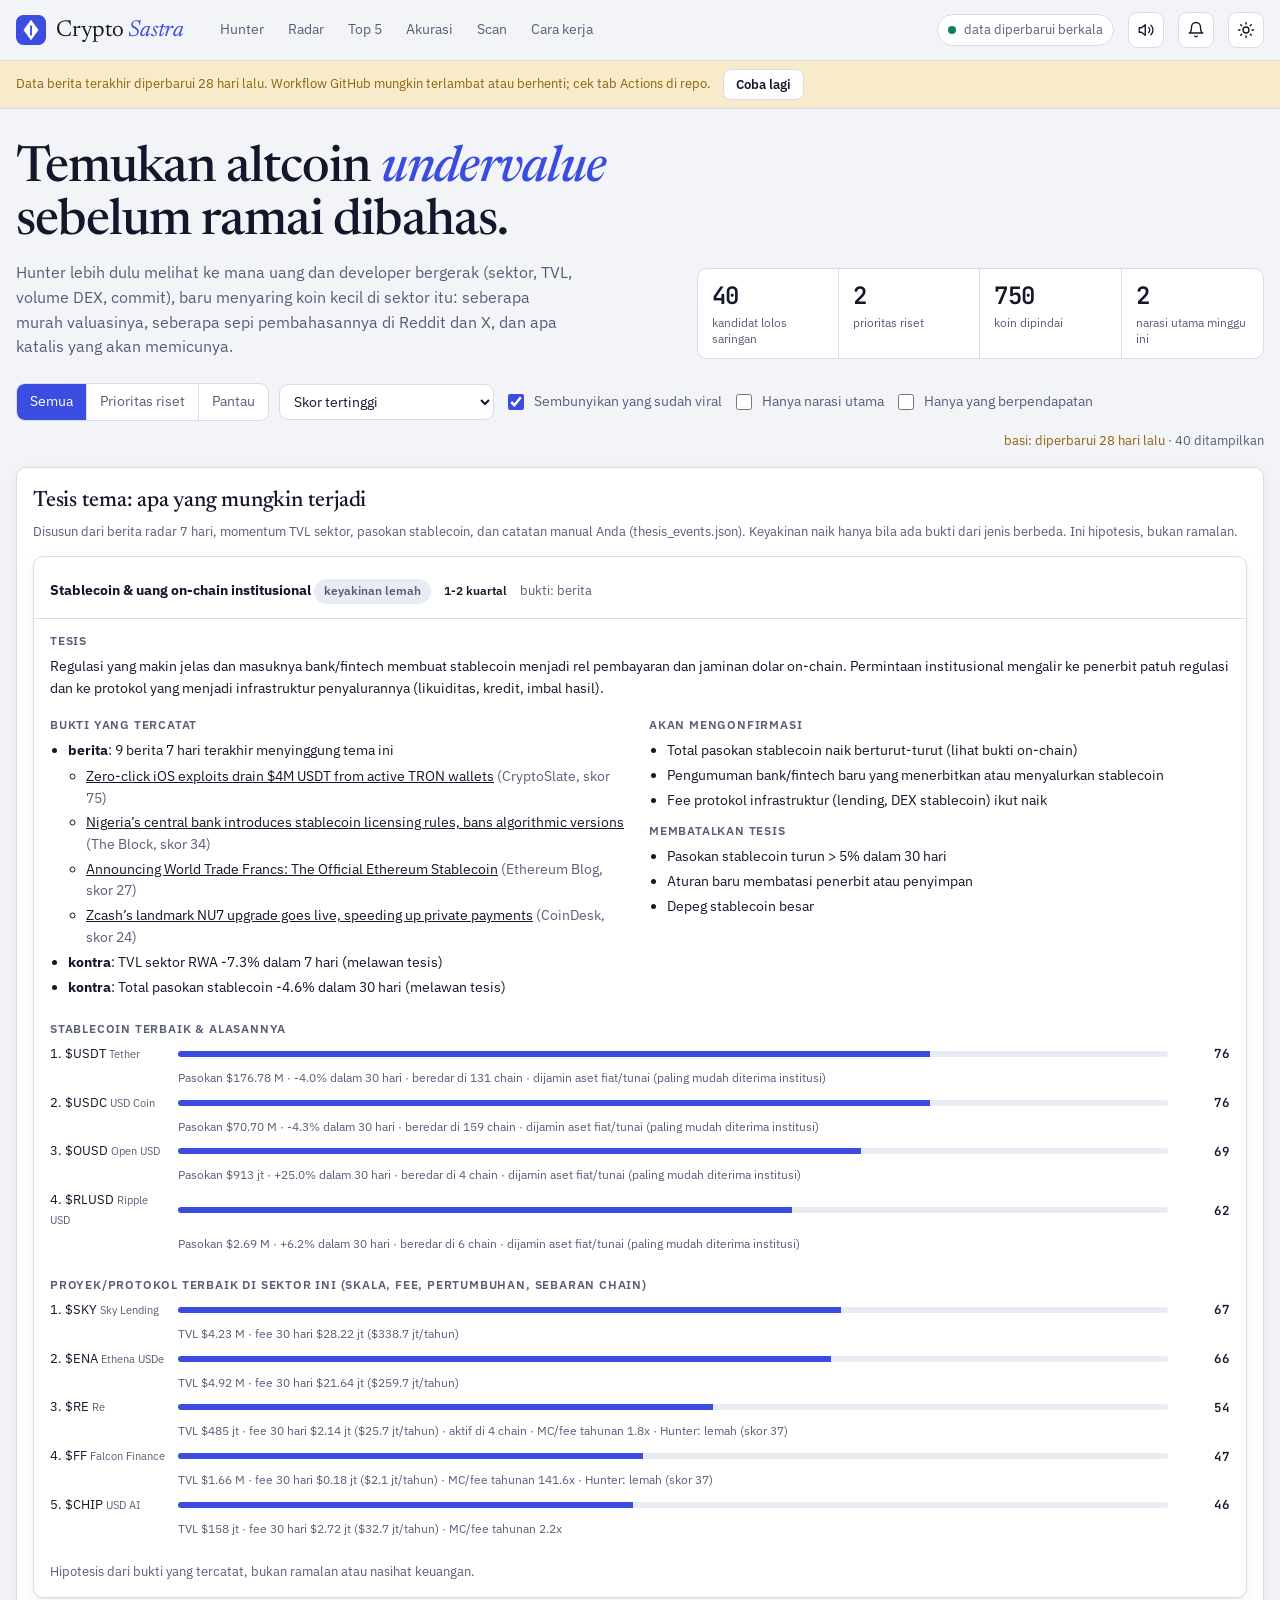
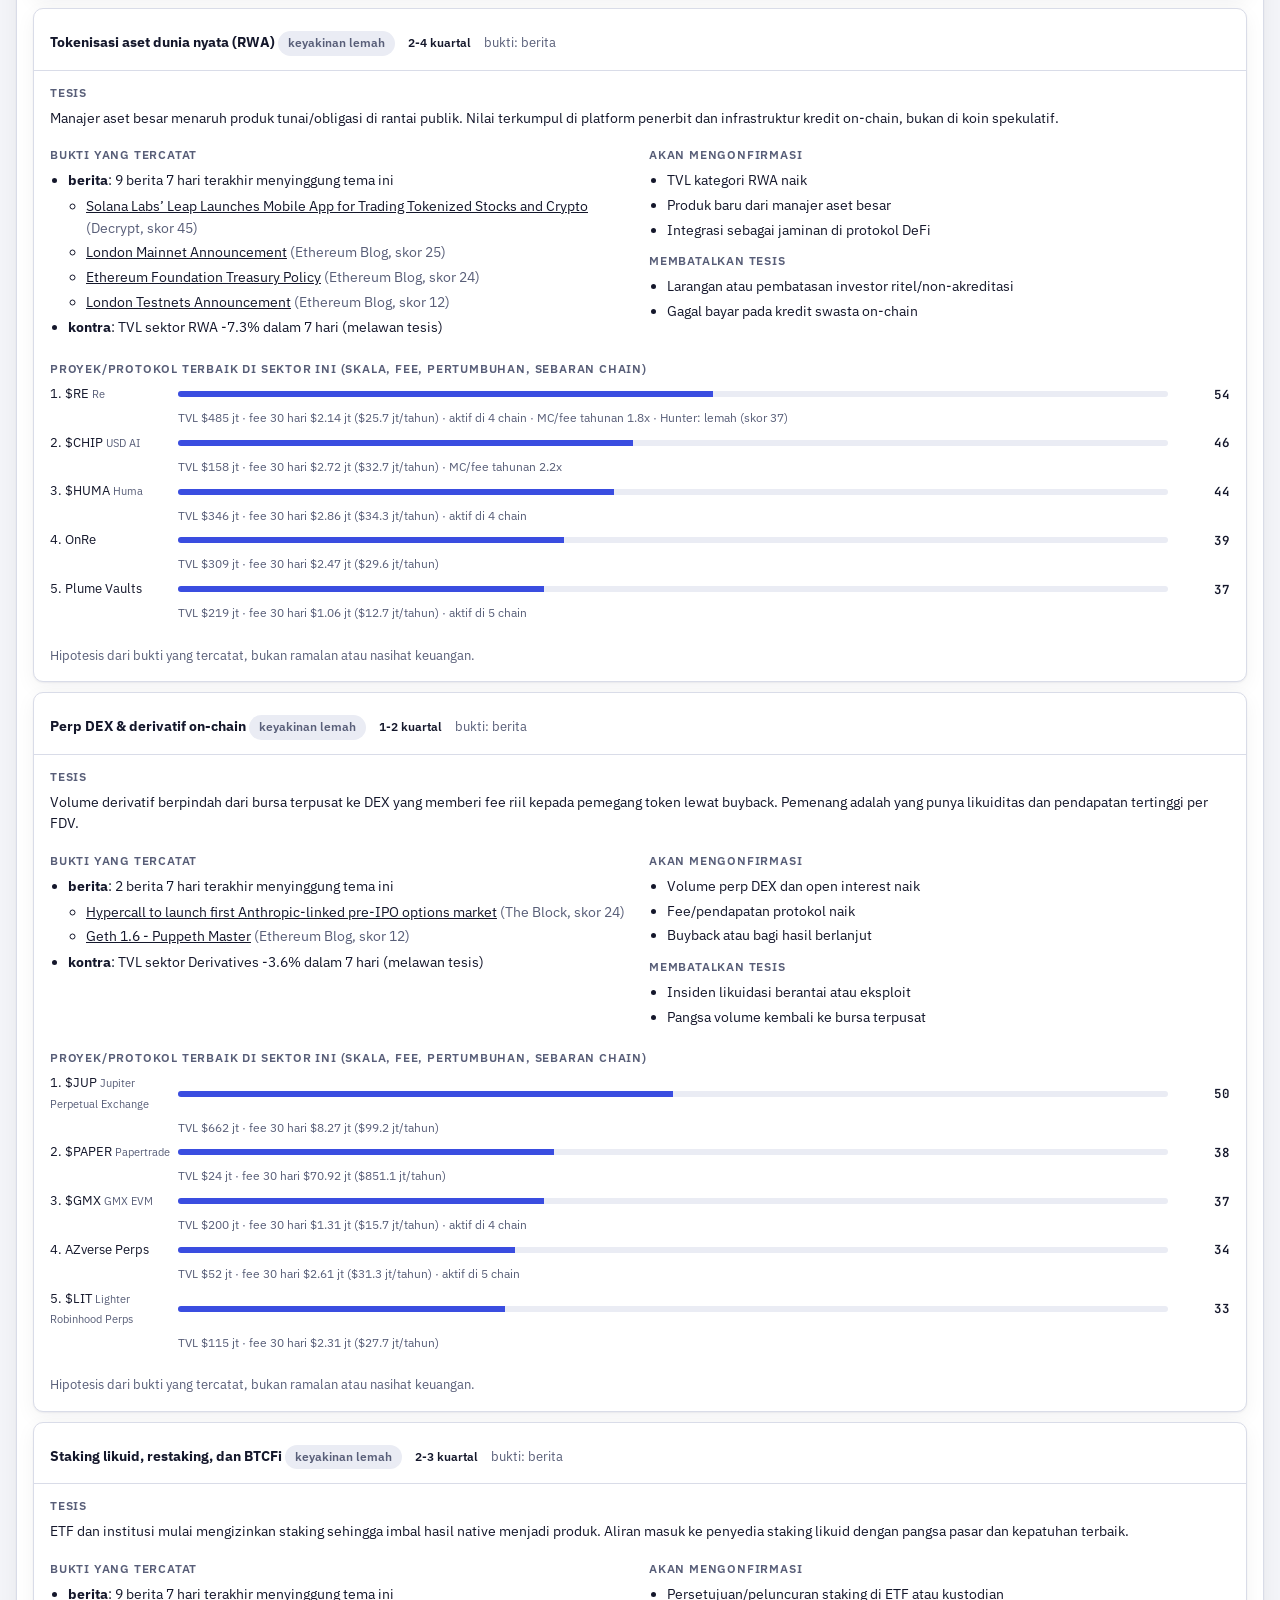
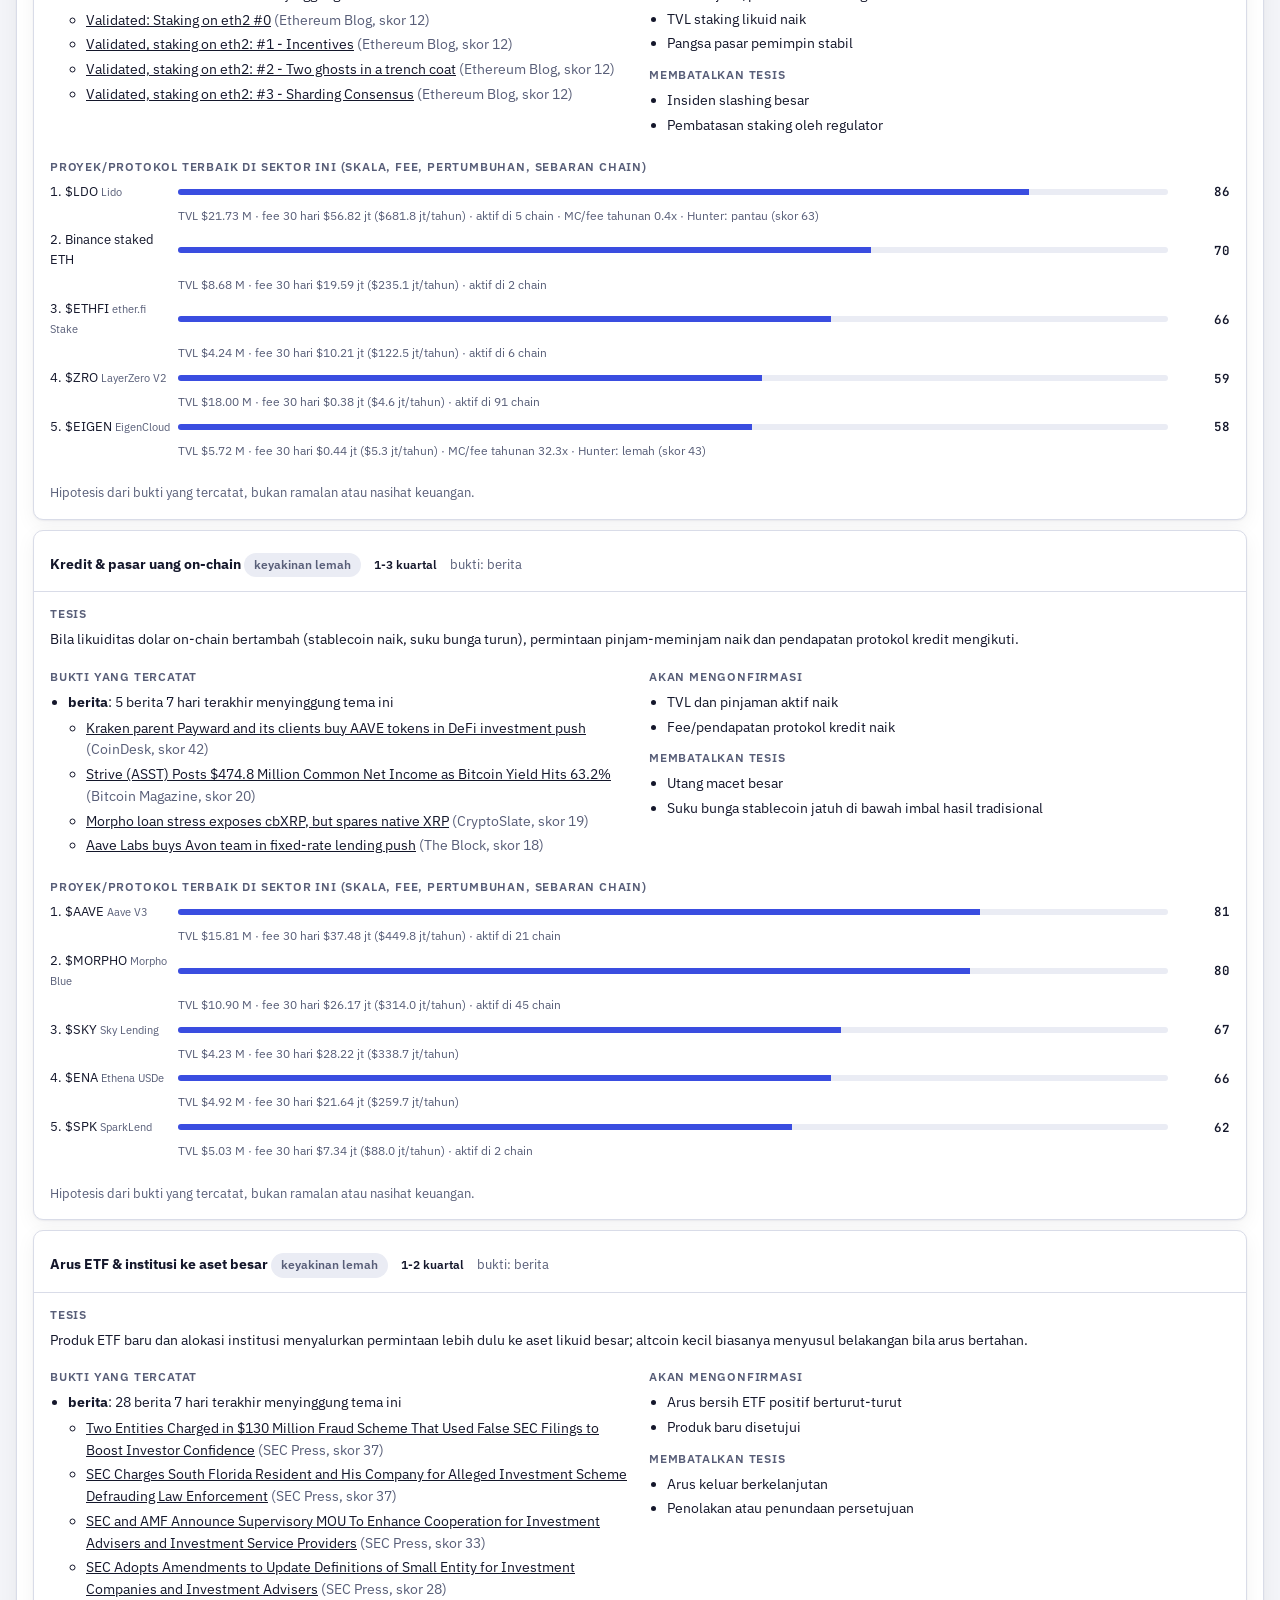
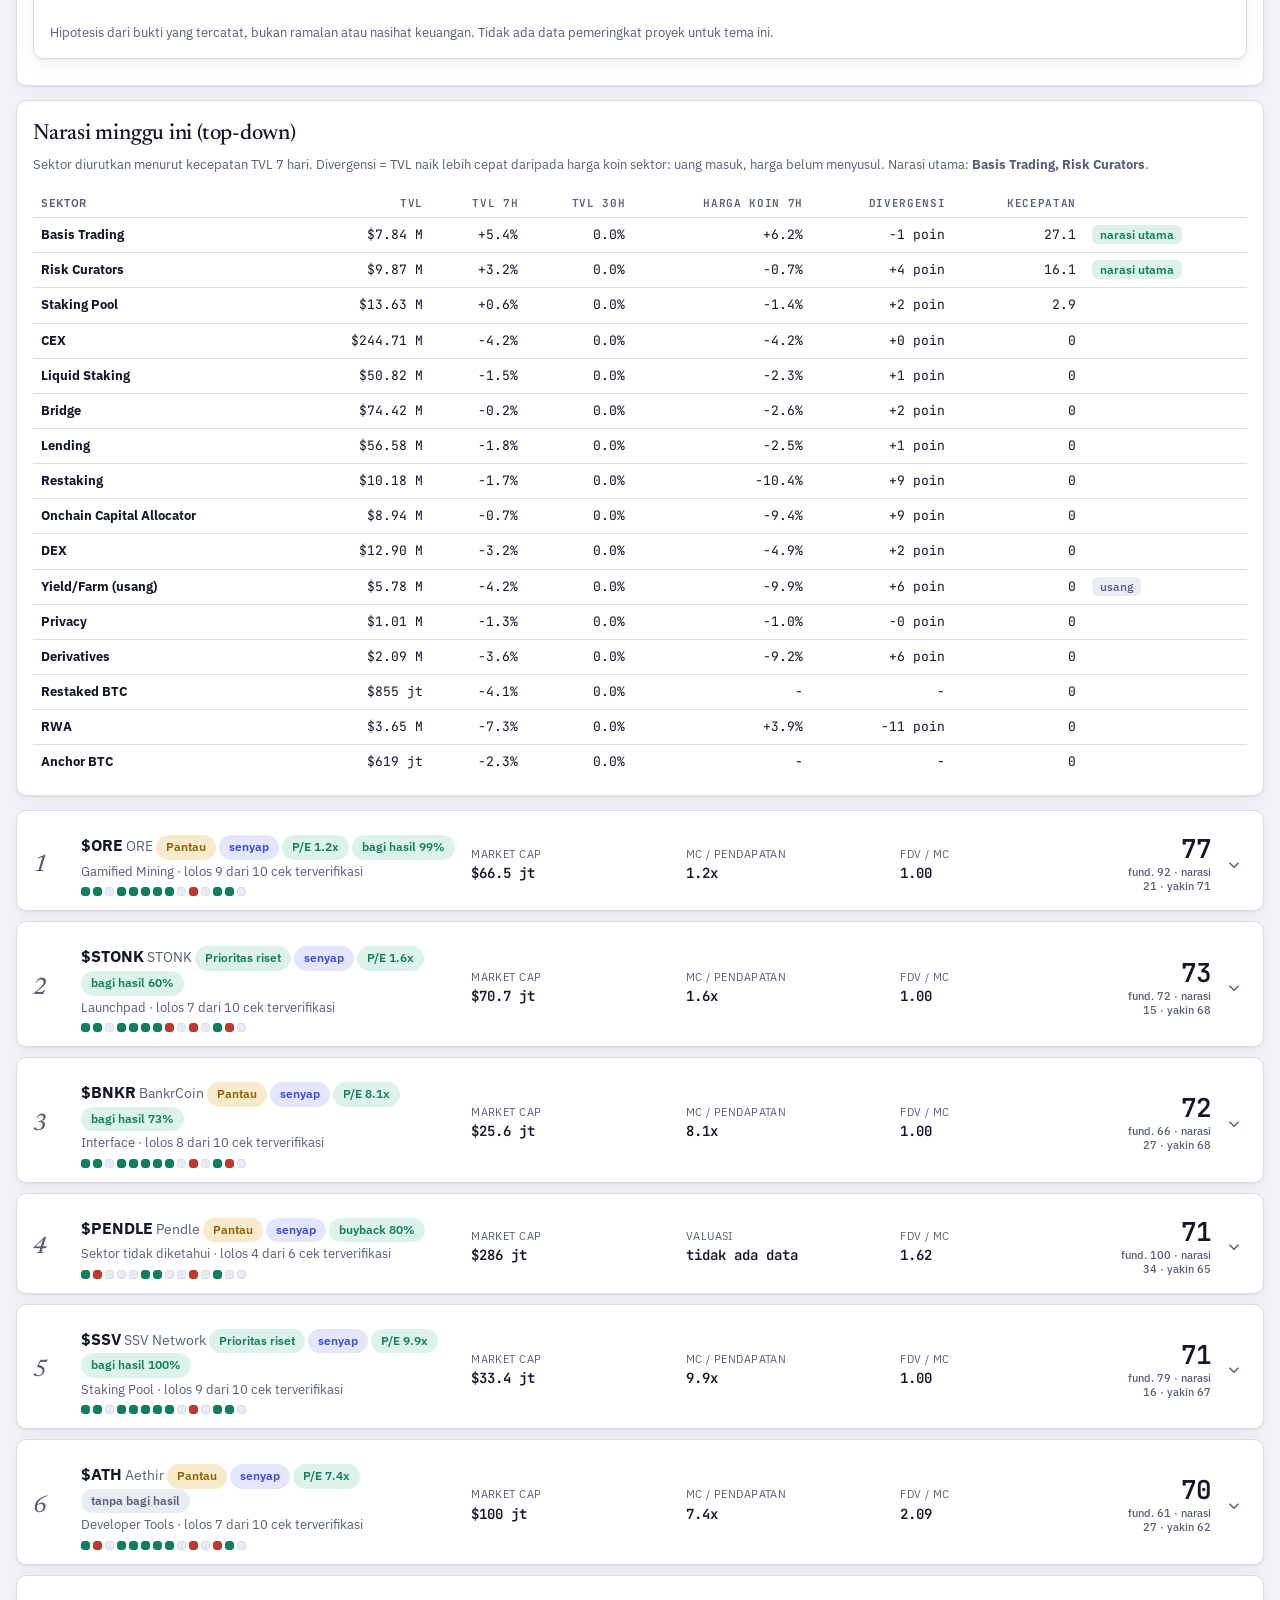
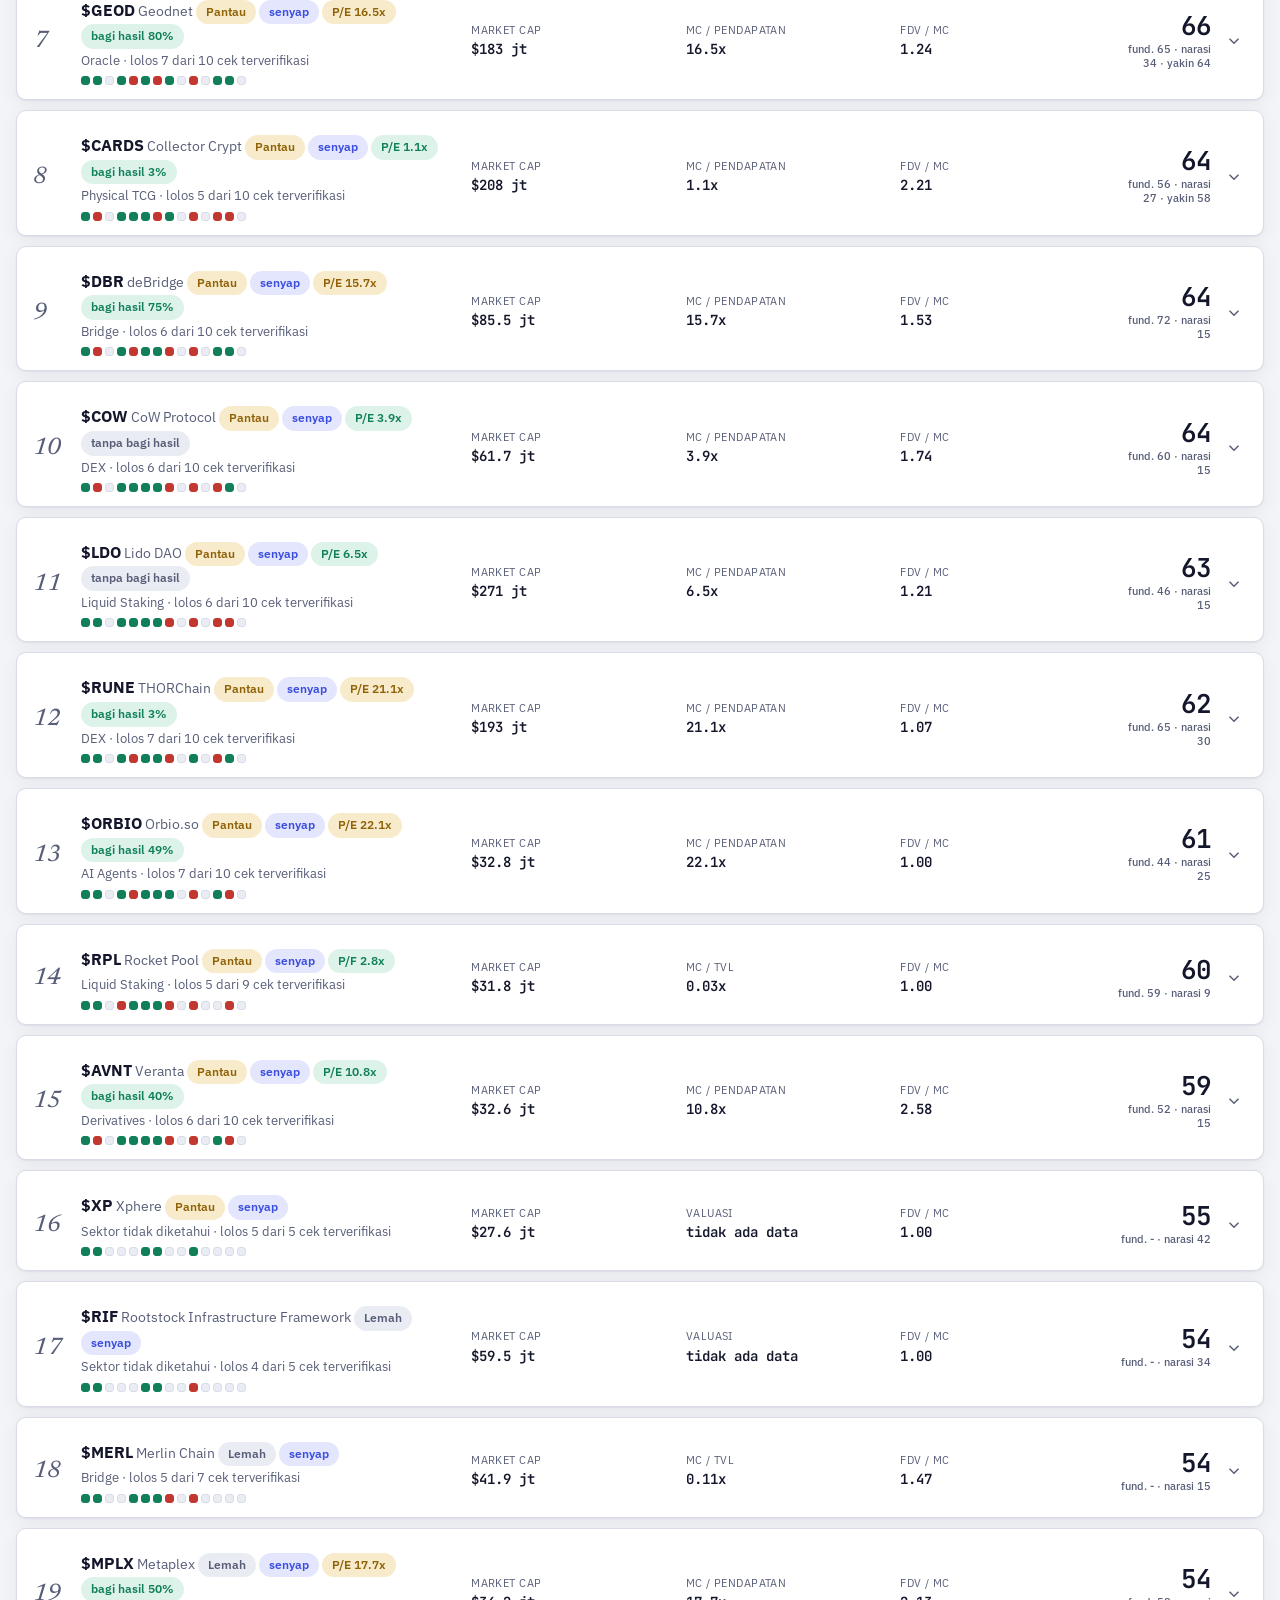
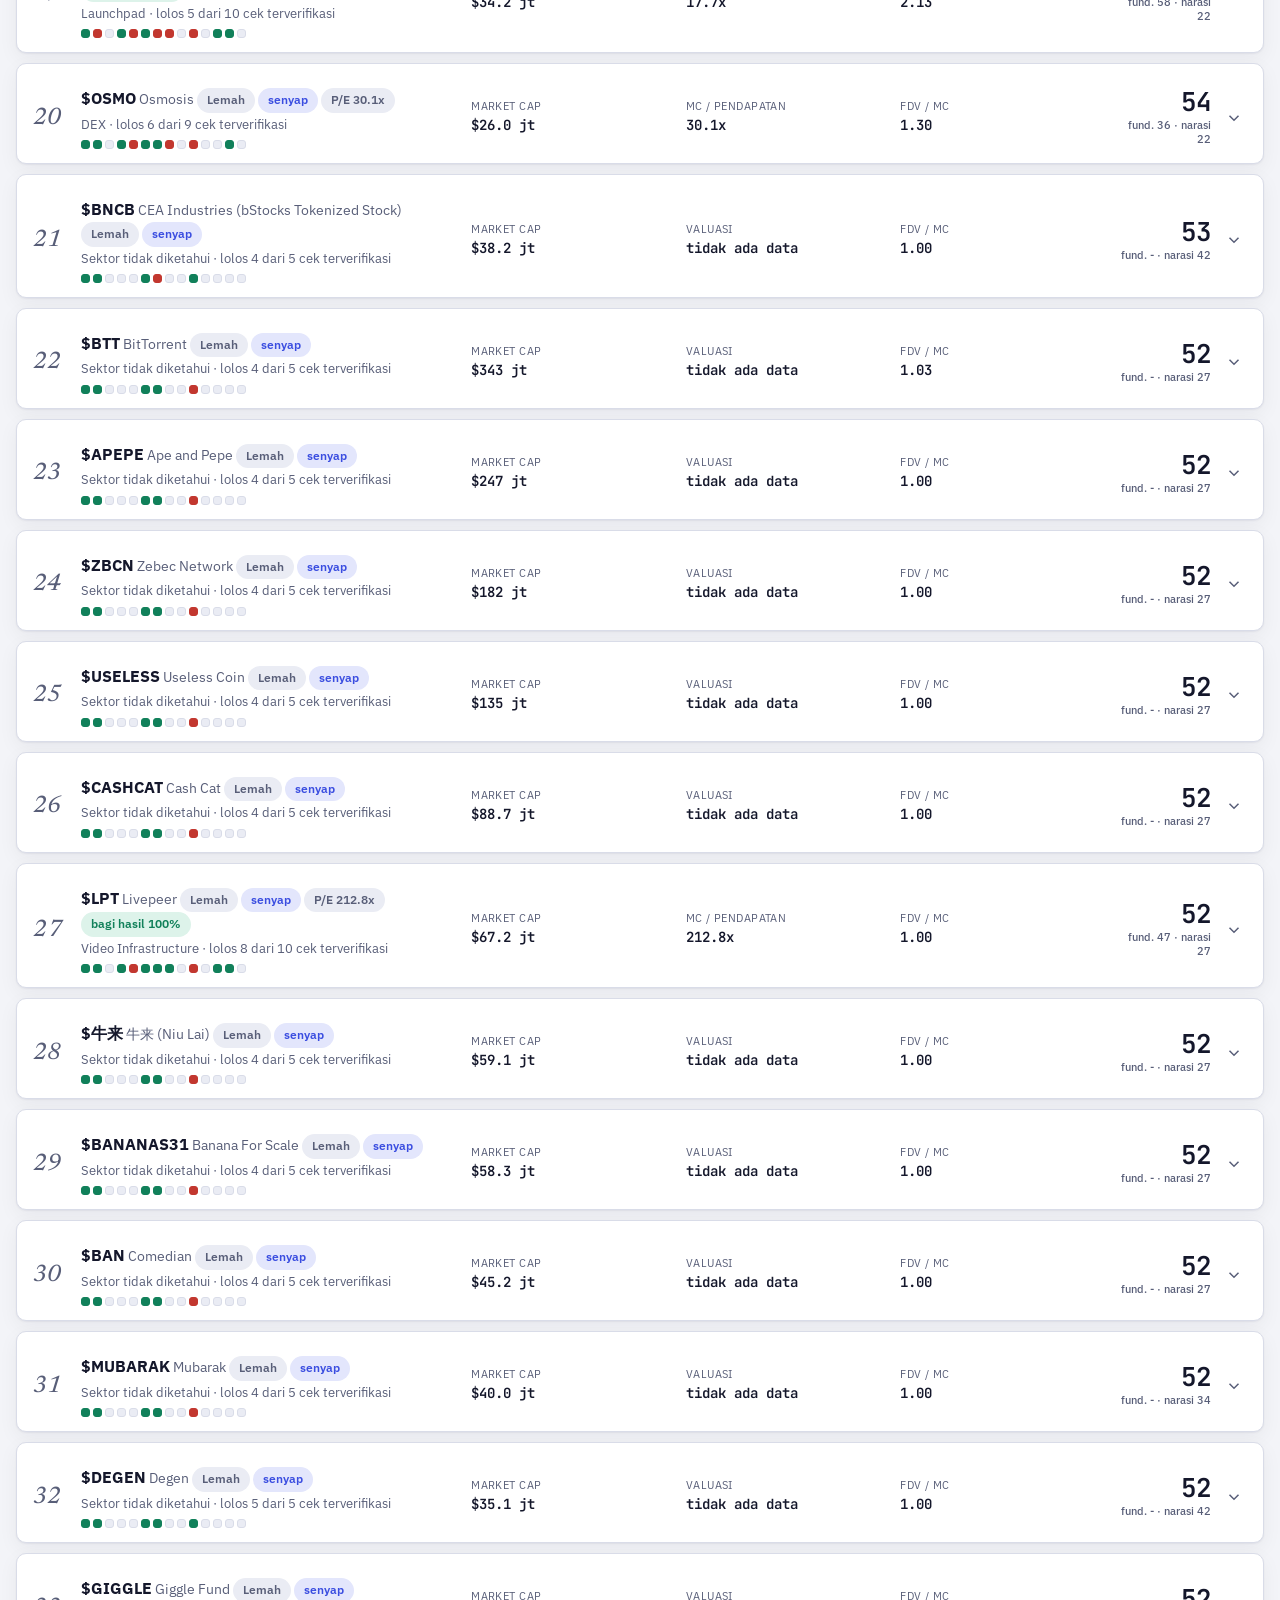
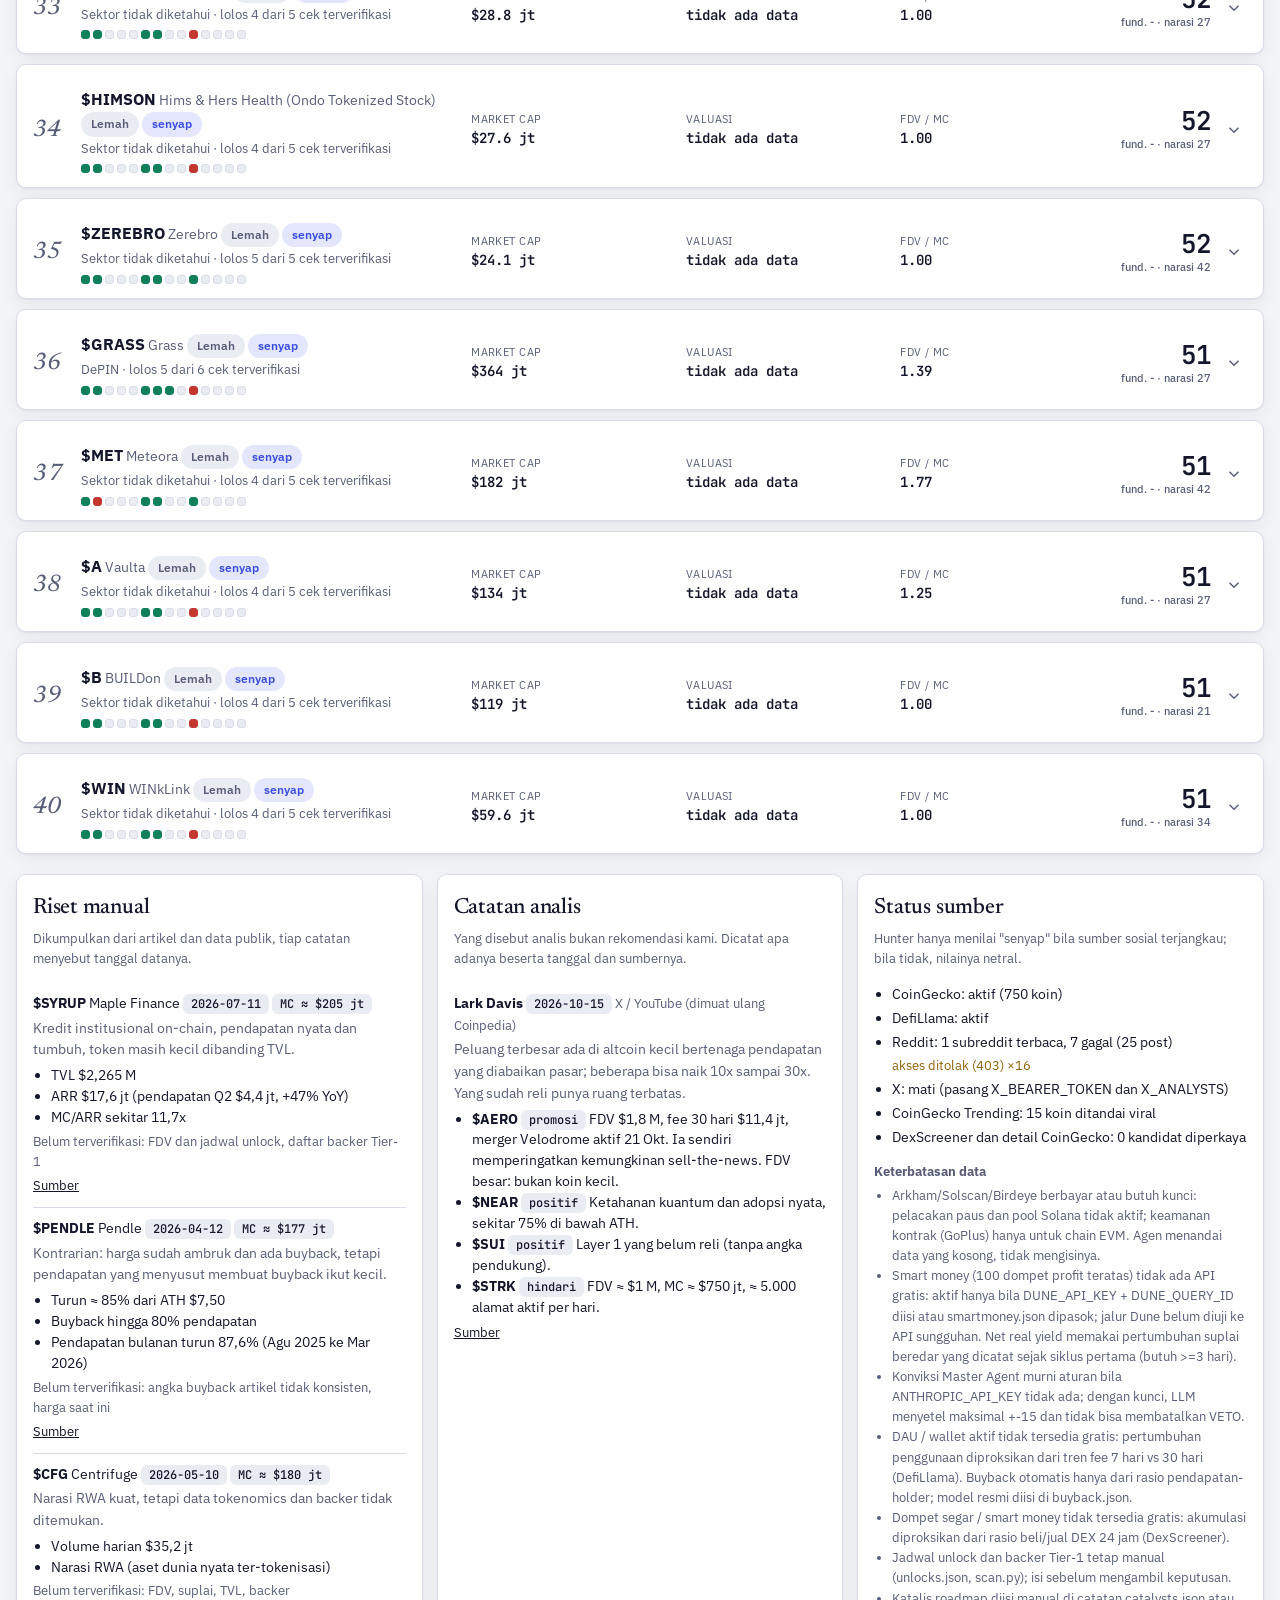
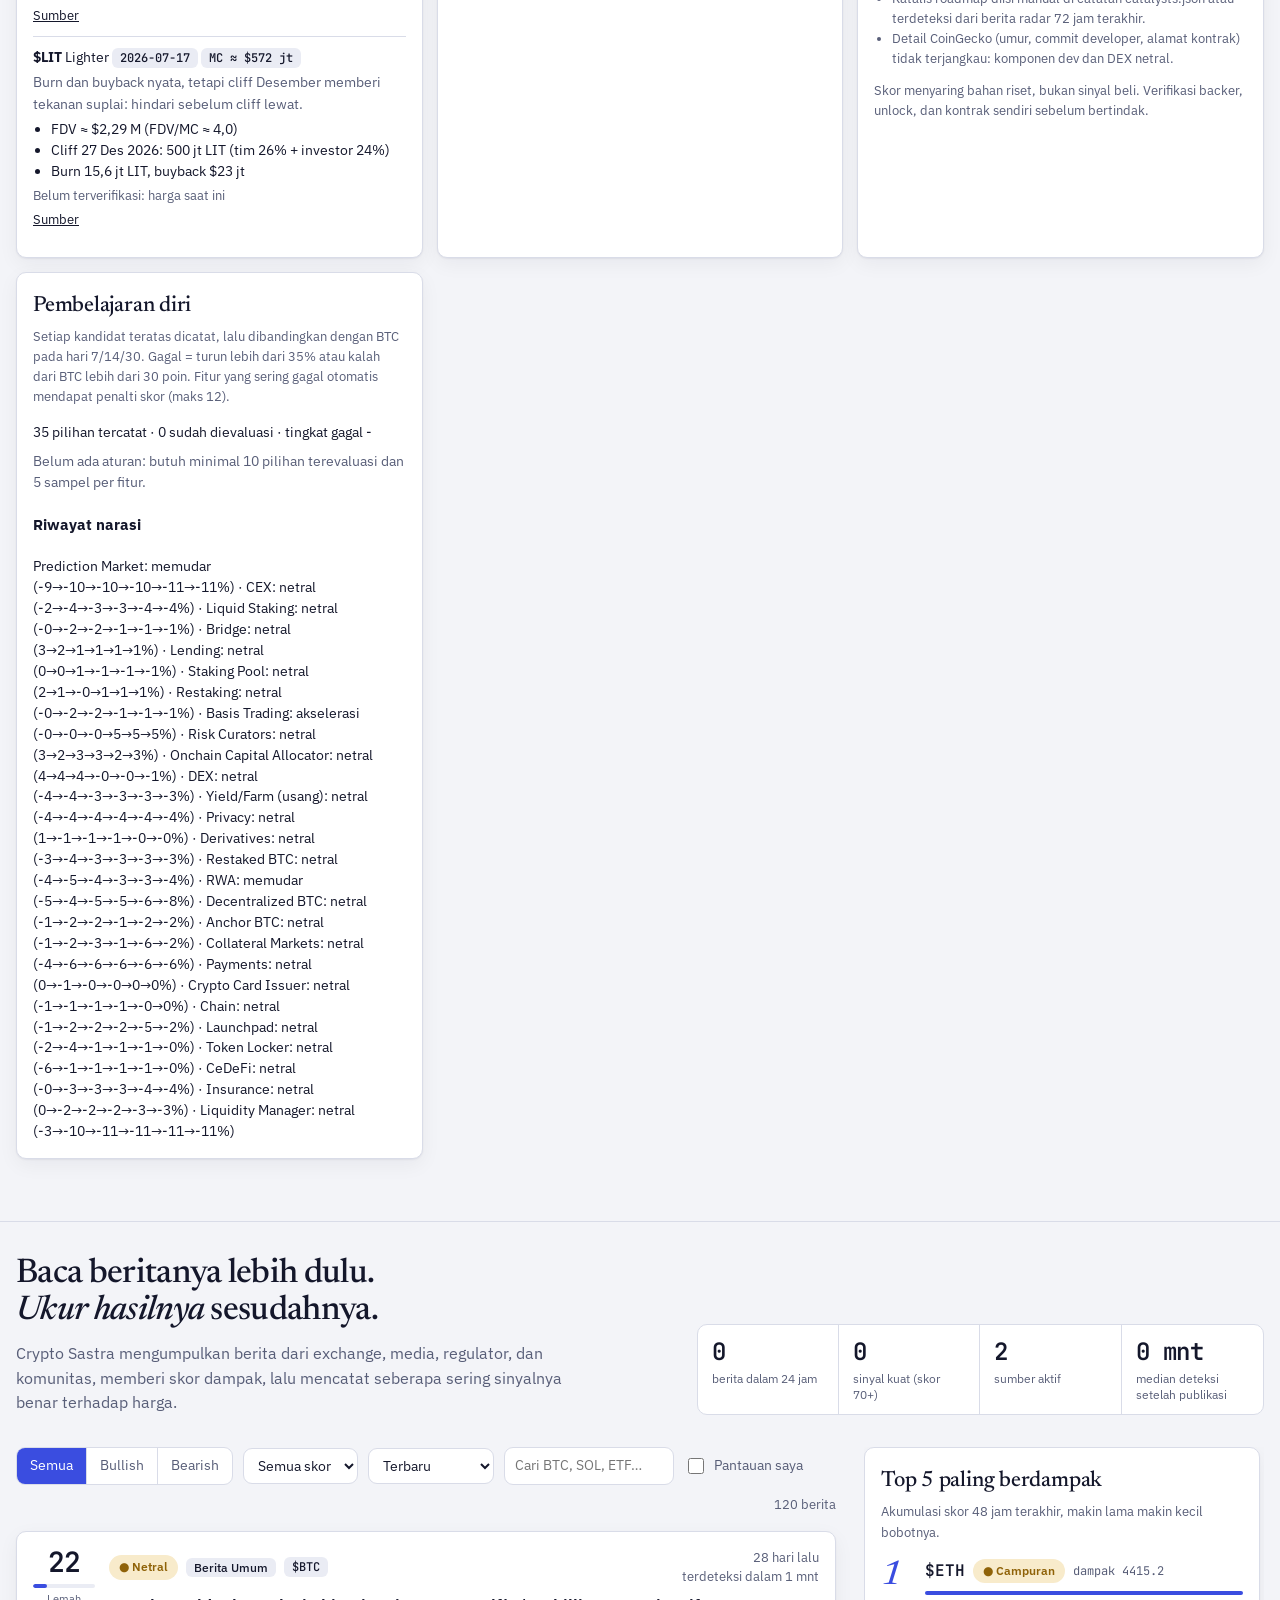
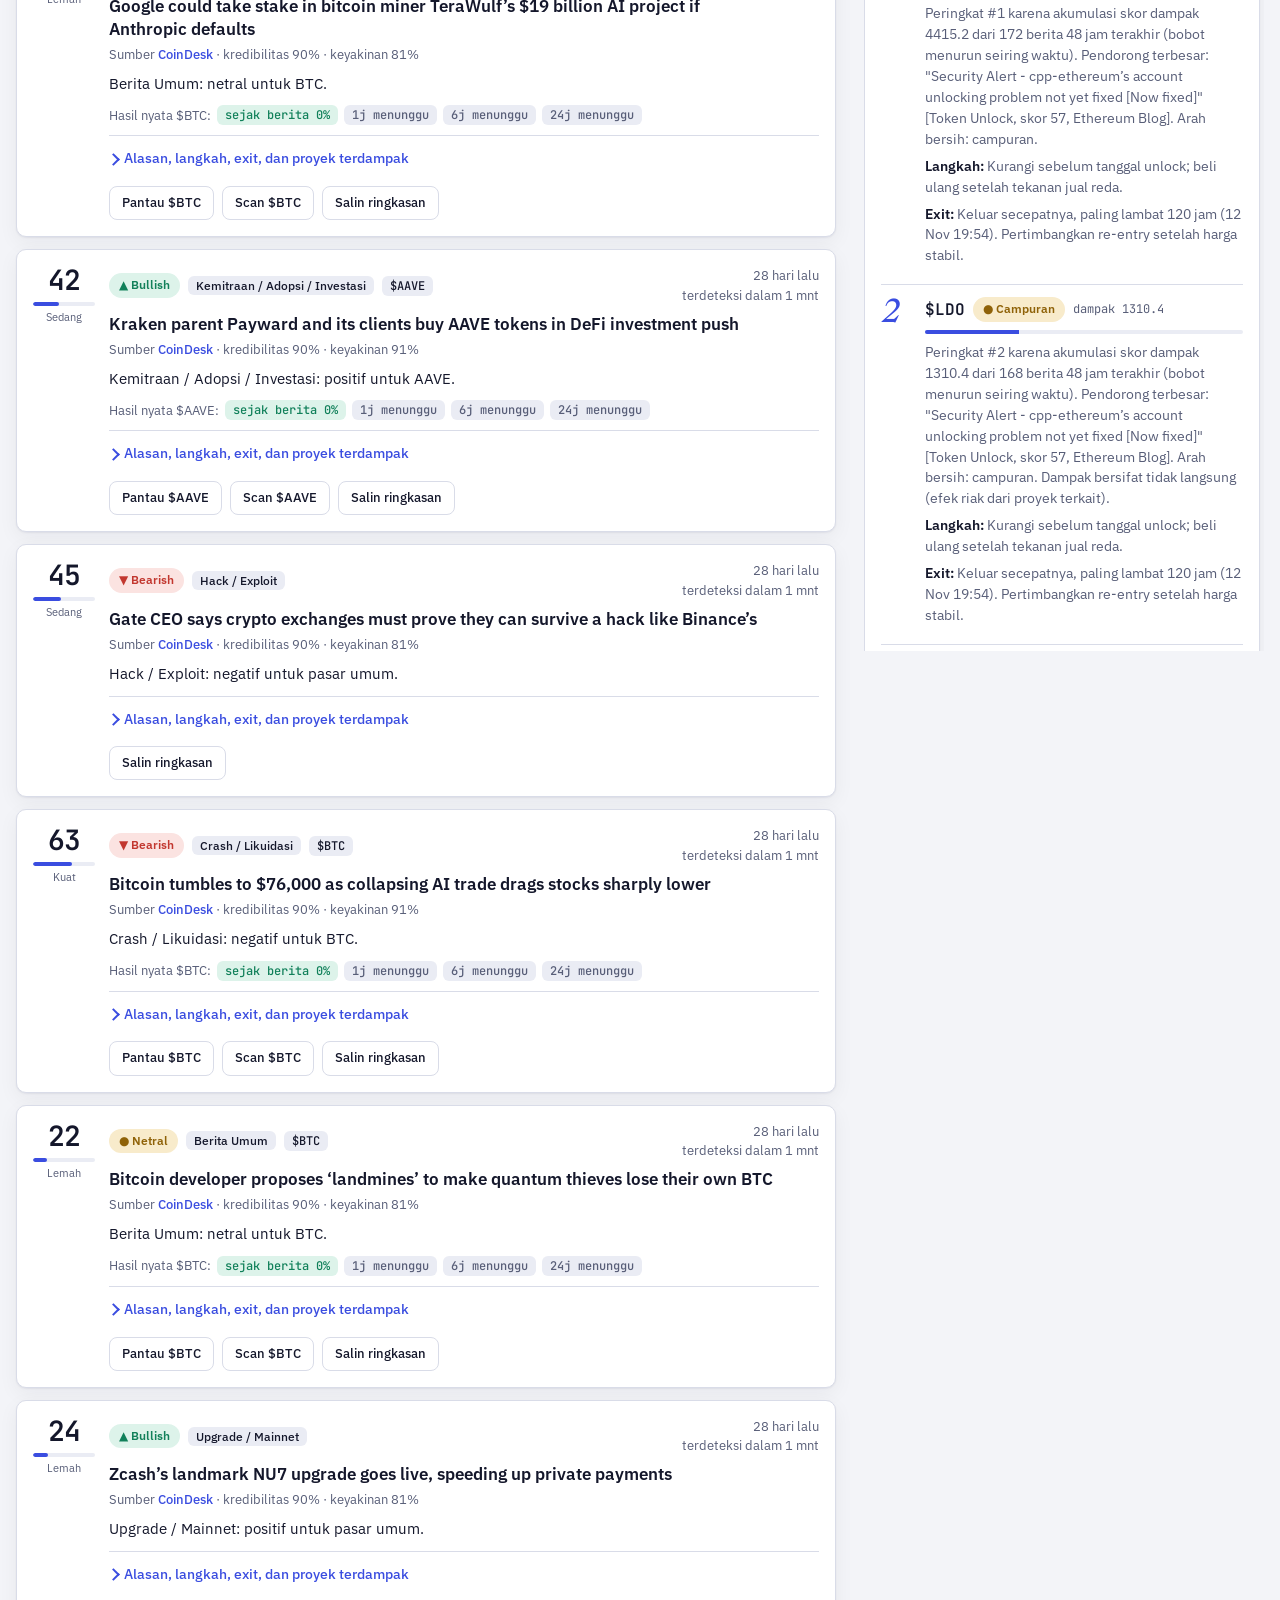
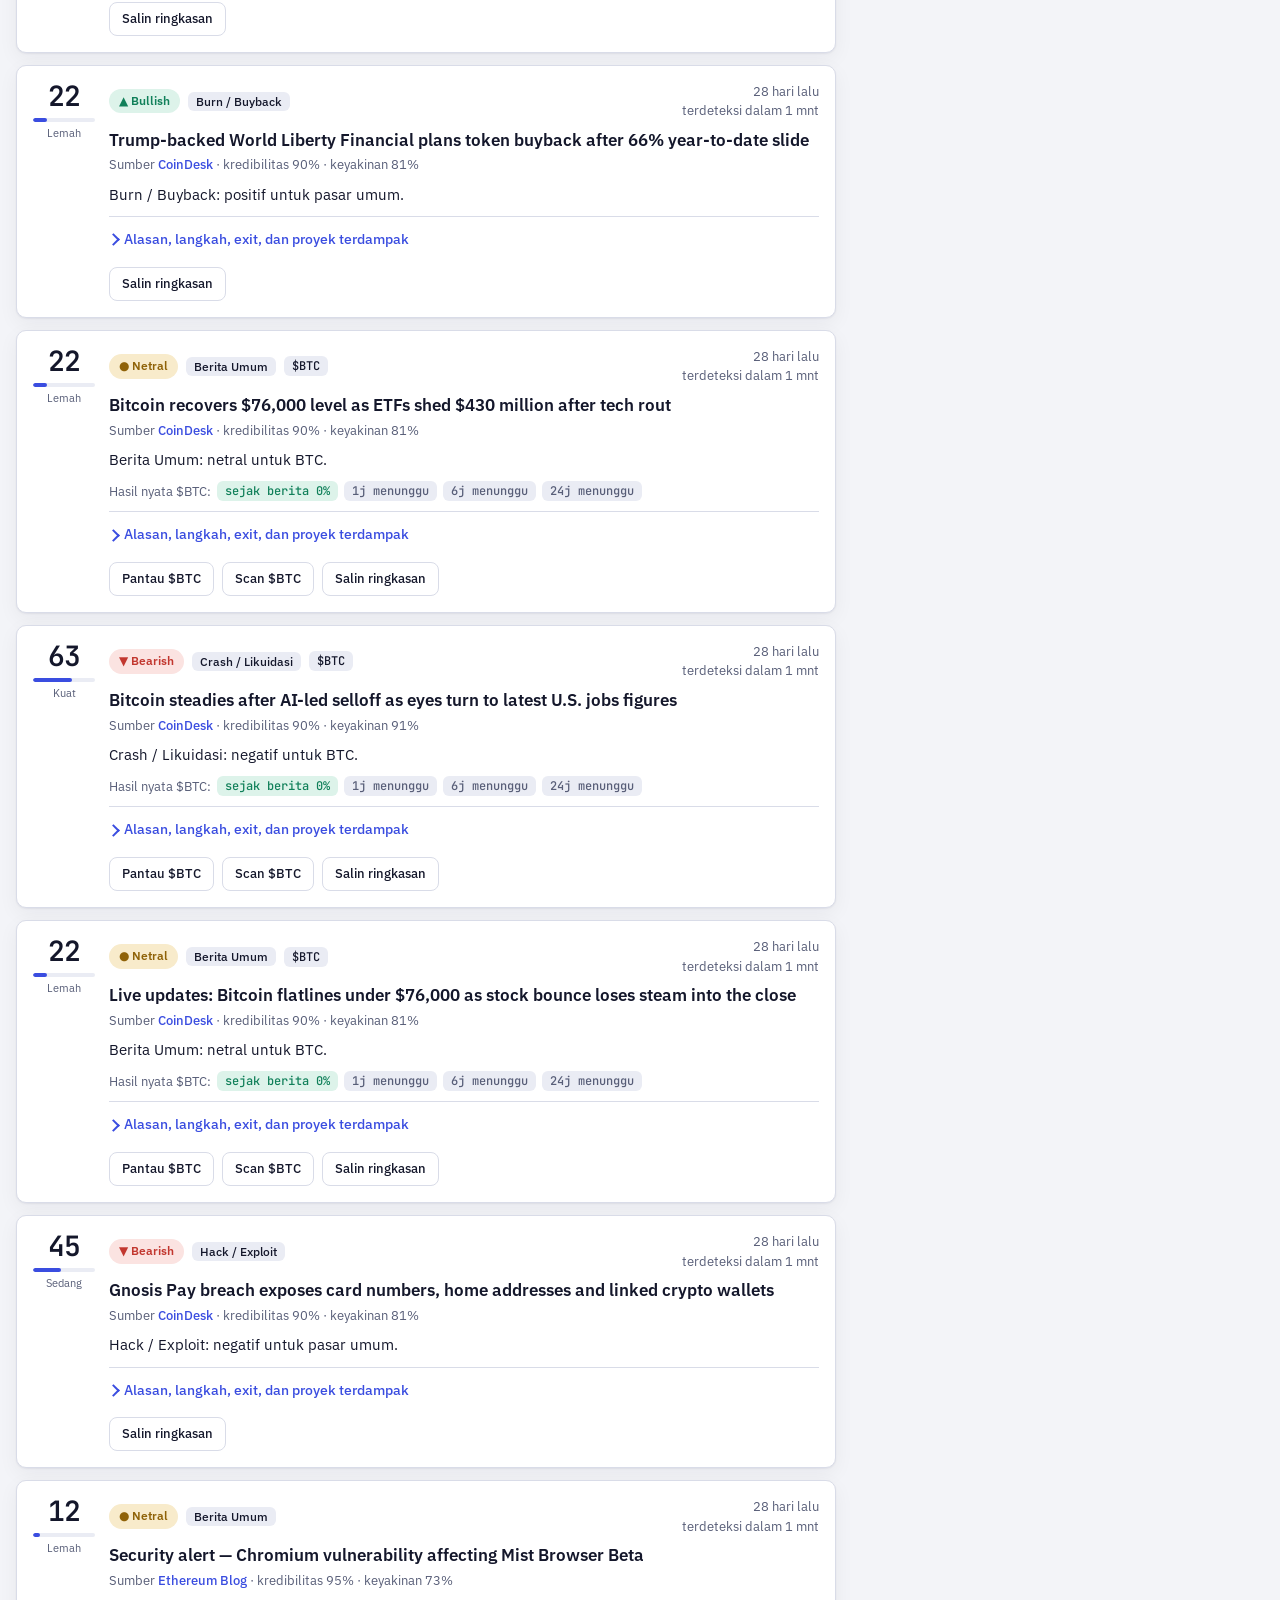
==== commit 15fac5c2: "pages 2026-11-07T19:58:06Z" ====
--- a/index.html
+++ b/index.html
@@ -290,17 +290,6 @@
 .toast{position:fixed;left:50%;bottom:calc(20px + env(safe-area-inset-bottom,0px));transform:translate(-50%,20px);background:var(--fg);color:var(--bg);padding:9px 16px;border-radius:99px;font-size:14px;opacity:0;pointer-events:none;transition:.2s;z-index:40}
 .toast.show{opacity:1;transform:translate(-50%,0)}
 @media(prefers-reduced-motion:reduce){*{animation:none!important;transition:none!important}html{scroll-behavior:auto}}
-.nav{display:none!important}.top .sp{flex:1}
-.dov{position:fixed;inset:0;background:rgba(5,8,20,.55);z-index:40}.dov[hidden]{display:none}
-.drawer{position:fixed;top:0;right:0;bottom:0;width:min(420px,92vw);background:var(--bg);border-left:1px solid var(--line);z-index:41;transform:translateX(100%);transition:transform .22s ease;display:flex;flex-direction:column;box-shadow:-8px 0 30px rgba(0,0,0,.25);visibility:hidden}
-.drawer.open{transform:none;visibility:visible}@media(prefers-reduced-motion:reduce){.drawer{transition:none}}
-.dhead{display:flex;align-items:center;justify-content:space-between;padding:14px 16px;border-bottom:1px solid var(--line);padding-top:max(14px,env(safe-area-inset-top))}.dhead b{font:500 20px var(--f-display)}
-.dbody{overflow-y:auto;padding:6px 16px 40px;flex:1}.dbody h4{margin:18px 0 6px;font-size:11.5px;letter-spacing:.07em;text-transform:uppercase;color:var(--mut)}
-.dl{display:flex;align-items:center;justify-content:space-between;gap:10px;text-decoration:none;color:var(--fg);padding:10px 10px;border-radius:9px;font-size:15px}.dl:hover,.dl:focus-visible{background:var(--surface2)}
-.dl em{font:600 12px var(--f-mono);font-style:normal;color:var(--mut);background:var(--surface);border:1px solid var(--line);border-radius:99px;padding:2px 8px;white-space:nowrap}.dl em.hot{color:var(--up);border-color:var(--up)}
-.dkv{display:flex;justify-content:space-between;gap:12px;padding:7px 10px;font-size:13.5px;border-bottom:1px dashed var(--line)}.dkv span{color:var(--mut)}.dkv b{font-weight:600;text-align:right}.dkv .ok{color:var(--up)}.dkv .bad{color:var(--dn)}
-[id]{scroll-margin-top:76px}
-.freshbar{display:flex;flex-wrap:wrap;gap:6px 14px;align-items:center;font-size:12.5px;margin:0 0 8px}.freshbar b{color:var(--fg);font-weight:600}.freshbar .dot{width:8px;height:8px;border-radius:50%;background:var(--mut);display:inline-block;margin-right:5px}.freshbar .dot.on{background:var(--up);animation:pulse 2s infinite}.freshbar .dot.old{background:var(--dn)}.lp.up{color:var(--up)}.lp.dn{color:var(--dn)}
 </style>
 
 <header class="top">
@@ -310,25 +299,18 @@
       <span class="wordmark">Crypto <em>Sastra</em></span>
     </a>
     <nav class="nav" aria-label="Navigasi">
-      <a href="#hunter">Hunter</a><a href="#radar-top">Radar</a><a href="#top5">Top 5</a><a href="#akurasi">Akurasi</a><a href="#scan">Scan</a><a href="pengaturan.html">Pengaturan</a><a href="#cara-kerja">Cara kerja</a>
+      <a href="#hunter">Hunter</a><a href="#radar-top">Radar</a><a href="#top5">Top 5</a><a href="#akurasi">Akurasi</a><a href="#scan">Scan</a><a href="#cara-kerja">Cara kerja</a>
     </nav>
     <div class="sp"></div>
     <span class="live" id="live"><i></i><span id="liveTxt">menghubungkan…</span></span>
     <button class="ibtn" id="bSound" aria-pressed="false" title="Suara untuk berita skor 70+" aria-label="Suara alert"><svg viewBox="0 0 24 24"><path d="M11 5 6 9H3v6h3l5 4z"/><path d="M15.5 8.5a5 5 0 0 1 0 7M18.5 5.5a9 9 0 0 1 0 13"/></svg></button>
     <button class="ibtn" id="bNotif" aria-pressed="false" title="Notifikasi browser untuk berita skor 70+" aria-label="Notifikasi"><svg viewBox="0 0 24 24"><path d="M6 8a6 6 0 0 1 12 0c0 7 3 8 3 8H3s3-1 3-8"/><path d="M10.3 20a2 2 0 0 0 3.4 0"/></svg></button>
     <button class="ibtn" id="bTheme" title="Ganti tema" aria-label="Ganti tema"><svg viewBox="0 0 24 24"><circle cx="12" cy="12" r="4"/><path d="M12 2v2M12 20v2M4.9 4.9l1.4 1.4M17.7 17.7l1.4 1.4M2 12h2M20 12h2M4.9 19.1l1.4-1.4M17.7 6.3l1.4-1.4"/></svg></button>
-    <button class="ibtn" id="bMenu" aria-label="Menu" aria-expanded="false" aria-controls="drawer" title="Menu"><svg viewBox="0 0 24 24"><path d="M4 7h16M4 12h16M4 17h16"/></svg></button>
   </div>
 </header>
-<div class="dov" id="dov" hidden></div>
-<aside class="drawer" id="drawer" aria-label="Menu dan data" aria-hidden="true" tabindex="-1">
-  <div class="dhead"><b>Menu &amp; data</b><button class="ibtn" id="dClose" aria-label="Tutup menu"><svg viewBox="0 0 24 24"><path d="M6 6l12 12M18 6 6 18"/></svg></button></div>
-  <div class="dbody" id="dBody"></div>
-</aside>
 <div class="banner notice" id="notice" role="status" hidden><div class="wrap"><span id="noticeTxt"></span> <button class="btnl" id="noticeBtn" type="button">Coba lagi</button></div></div>
 <div class="banner" id="banner" hidden><div class="wrap">Mode pratinjau: semua berita di bawah adalah data contoh. Jalankan server Crypto Sastra untuk berita live dan harga nyata.</div></div>
 
-<section class="wrap" id="exec" aria-label="Papan eksekusi" style="padding-top:18px"><div id="fresh" class="mut freshbar" role="status" aria-live="off"></div><div class="panel" id="execBox"><h2>Papan eksekusi</h2><p class="sub">Memuat…</p></div></section>
 <section class="wrap hero" aria-label="Hunter">
   <div>
     <h1>Temukan altcoin <em>undervalue</em> sebelum ramai dibahas.</h1>
@@ -764,7 +746,7 @@
   const ls=(a.lessons||[]).map(l=>`<li>${esc(l.msg)} <span class="mut">(kemiripan ${l.sim})</span></li>`).join('');
   const fo=a.founder&&a.founder.name?`<p style="margin:6px 0 0;font-size:13.5px">Founder: ${esc(a.founder.name)} · ${a.founder.bad} proyek gagal/rug sebelumnya</p>`:'';
   const gh=a.github?`<p style="margin:6px 0 0;font-size:13px;color:var(--mut)">GitHub ${esc(a.github.repo)}: ${a.github.commits90}${a.github.capped?'+':''} commit/90h, ${a.github.authors90} penulis${a.github.fork?', FORK':''}</p>`:'';
-  return `<div class="full"><h4>Dewan agen · Master: ${a.conviction}/100 <span class="pill ${VDL[a.verdict]||''}">${esc(a.verdict)}</span> <span class="pill">${a.llm?'LLM'+(a.llm_provider?' · '+esc(a.llm_provider):''):'aturan'}</span></h4>
+  return `<div class="full"><h4>Dewan agen · Master: ${a.conviction}/100 <span class="pill ${VDL[a.verdict]||''}">${esc(a.verdict)}</span> <span class="pill">${a.llm?'LLM':'aturan'}</span></h4>
     <p style="margin:0 0 8px;font-size:14px">${esc(a.thesis)}</p>${rows}${fo}${gh}${lp}${ls?`<h4 style="margin-top:10px">Pelajaran dari kegagalan serupa</h4><ul>${ls}</ul>`:''}
     ${(a.verify||[]).length?`<h4 style="margin-top:10px">Verifikasi manual</h4><ul>${a.verify.map(x=>`<li>${esc(x)}</li>`).join('')}</ul>`:''}
     <p class="mut" style="margin:8px 0 0;font-size:12px">Cakupan data ${Math.round((a.coverage||0)*100)}%. Agen tanpa data ditandai n/a, bukan ditebak.</p></div>`}
@@ -785,7 +767,7 @@
   const lead=(l,i)=>`<div class="pb"><span>${i+1}. ${esc(l.symbol?'$'+l.symbol:l.name)} <small class="mut">${esc(l.name&&l.symbol?l.name:'')}</small></span><i><u style="width:${l.score}%"></u></i><b>${l.score}</b><em>${esc(l.why.join(' · '))}</em></div>`;
   const card=t=>`<details class="hc" open style="margin-bottom:10px"><summary style="display:block"><b>${esc(t.title)}</b> <span class="pill ${CONF[t.confidence]}">keyakinan ${esc(t.confidence)}</span> <span class="pill">${esc(t.horizon)}</span>
    <span class="mut" style="font-size:12.5px"> bukti: ${esc((t.types||[]).join(', '))}</span></summary><div class="hbody">
-   <div class="full"><h4>Tesis</h4><p style="margin:0;font-size:14px">${esc(t.llm||t.mechanism)}</p>${t.llm?`<p class="mut" style="margin:4px 0 0;font-size:12px">Sintesis LLM${t.llm_provider?' ('+esc(t.llm_provider)+')':''}, hanya dari bukti di bawah.</p>`:''}</div>
+   <div class="full"><h4>Tesis</h4><p style="margin:0;font-size:14px">${esc(t.llm||t.mechanism)}</p></div>
    <div><h4>Bukti yang tercatat</h4><ul>${ev(t)}</ul></div>
    <div><h4>Akan mengonfirmasi</h4><ul>${t.confirm.map(x=>`<li>${esc(x)}</li>`).join('')}</ul><h4 style="margin-top:12px">Membatalkan tesis</h4><ul>${t.invalidate.map(x=>`<li>${esc(x)}</li>`).join('')}</ul></div>
    ${(t.leaders||[]).length?`<div class="full"><h4>Stablecoin terbaik &amp; alasannya</h4>${t.leaders.map(lead).join('')}</div>`:''}
@@ -793,78 +775,6 @@
    <div class="full"><p class="mut" style="margin:0;font-size:12.5px">${esc(t.caveat)}</p></div></div></details>`;
   el.innerHTML=`<h2>Tesis tema: apa yang mungkin terjadi</h2><p class="sub">Disusun dari berita radar 7 hari, momentum TVL sektor, pasokan stablecoin, dan catatan manual Anda (thesis_events.json). Keyakinan naik hanya bila ada bukti dari jenis berbeda. Ini hipotesis, bukan ramalan.</p>`
    +((th.themes||[]).length?th.themes.map(card).join(''):'<p class="mut" style="margin:0">Belum ada tema dengan bukti cukup. Tambahkan catatan di thesis_events.json atau tunggu berita/data baru.</p>')}
-function ticket(x){
-  const cap=+store.get('cs.cap',0)||0,pl=x.plan,b=x.buy||{links:[]},usd=cap?cap*pl.size_pct/100:0,qty=usd&&x.price?usd/x.price:0,risk=cap?cap*0.01:0;
-  const f=v=>v>=1000?v.toLocaleString('id-ID',{maximumFractionDigits:0}):v>=1?v.toFixed(2):v.toPrecision(3);
-  return `<p style="margin:0 0 8px;font-size:14px">${cap?`Modal $${f(cap)} → posisi <b>$${f(usd)}</b> (≈${pl.size_pct}%), ±${f(qty)} ${esc(x.symbol)}, risiko maksimum $${f(risk)} bila stop kena.`:'Isi "Modal Anda" di atas untuk menghitung ukuran posisi dalam dolar.'}</p>
-   <div style="display:flex;flex-wrap:wrap;gap:8px;margin-bottom:6px">${(b.links||[]).map(l=>`<a class="btnl" href="${esc(l.url)}" target="_blank" rel="noopener noreferrer">${esc(l.label)}</a>`).join('')||'<span class="mut" style="font-size:13px">Tidak ada tautan beli (pool DEX tidak terdeteksi).</span>'}</div>
-   ${b.address?`<p class="mut" style="margin:0;font-size:12.5px;word-break:break-all">Kontrak (${esc(b.chain||'')}): ${esc(b.address)}</p>`:''}
-   <p class="mut" style="margin:4px 0 0;font-size:12.5px">${esc(b.note||'')} Pembelian dikonfirmasi sendiri di dompet/bursa Anda; sistem ini tidak mengeksekusi order.</p>`}
-function renderAlertsBox(){
-  const a=(S.alerts&&S.alerts.events)||[];if(!a.length)return '';
-  const T={ENTRY:'🟢',TP1:'💰',TP2:'💰💰',STOP:'🔴',TRAIL:'🟠',UNLOCK:'⏰',REVIEW:'🔎',TIME:'⌛',EXIT:'🚪'};
-  return `<h3 style="margin:14px 0 8px;font-size:15px">Notifikasi terbaru</h3><ul style="margin:0;padding-left:18px;font-size:13.5px">${a.slice(-6).reverse().map(e=>`<li>${T[e.type]||'•'} <b>${esc(e.type)} $${esc(e.symbol)}</b> · ${ago(e.t)}<br><span class="mut">${esc(e.text)}</span></li>`).join('')}</ul>`}
-async function loadAlerts(){
-  if(!S.static||S.demo)return;
-  try{const r=await fjs('data/alerts.json');S.alerts=r;const seq=r.seq||0;let seen=store.get('cs.alertSeq',null);
-    if(seen===null){store.set('cs.alertSeq',seq)}
-    else if(seq>seen){(r.events||[]).filter(e=>e.id>seen).forEach(e=>{const t=`${e.type} $${e.symbol}`;toast(t+': '+e.text.slice(0,70));if(sound)beep();if(notif){try{new Notification(t,{body:e.text+(e.ticket?'\n'+e.ticket:''),tag:'cs'+e.id,requireInteraction:e.type==='ENTRY'||e.type==='STOP'})}catch(x){}}});store.set('cs.alertSeq',seq)}
-    if(H.data)renderExec(H.data)}catch(e){}}
-/* ---- kesegaran data & harga live */
-const LIVE={};S.live=null;
-const secs=t=>{const d=Math.max(0,Math.floor(Date.now()/1000-t));return d<60?d+' dtk':d<3600?Math.floor(d/60)+' mnt':Math.floor(d/3600)+' jam'};
-function applyLive(){
-  const pb=(H.data||{}).playbook;if(!pb)return;
-  [...(pb.execute||[]),...(pb.waiting||[])].forEach(x=>{const L=LIVE[x.symbol];if(!L)return;
-    document.querySelectorAll('.lp[data-s="'+x.symbol+'"]').forEach(e=>{e.textContent=px0(L.p);e.className='lp '+(L.p>=x.plan.entry?'up':'dn')});
-    const chg=(L.p/x.plan.entry-1)*100,st=L.p<=x.plan.stop?'⚠ di bawah stop':L.p>=x.plan.tp2?'✓ TP2':L.p>=x.plan.tp1?'✓ TP1':'';
-    document.querySelectorAll('.lps[data-s="'+x.symbol+'"]').forEach(e=>{e.textContent='live '+(chg>=0?'+':'')+chg.toFixed(1)+'% vs harga sinyal'+(st?' · '+st:'');e.className='lps '+(st.startsWith('⚠')?'dn':'mut');e.style.fontSize='12px'})})}
-const px0=v=>v>=1?'$'+v.toFixed(3):'$'+v.toPrecision(3);
-async function liveTick(){
-  const pb=(H.data||{}).playbook;if(!pb||document.hidden||S.demo)return;
-  const its=[...(pb.execute||[]),...(pb.waiting||[])].filter(x=>x.buy&&x.buy.address&&x.buy.chain);if(!its.length)return;
-  const addrs=[...new Set(its.map(x=>x.buy.address))].slice(0,30);
-  try{const r=await fj('https://api.dexscreener.com/latest/dex/tokens/'+addrs.join(','));
-    its.forEach(x=>{const ps=(r.pairs||[]).filter(p=>p.chainId===x.buy.chain&&(p.baseToken||{}).address&&p.baseToken.address.toLowerCase()===x.buy.address.toLowerCase()&&p.priceUsd);
-      if(!ps.length)return;ps.sort((a,b)=>((b.liquidity||{}).usd||0)-((a.liquidity||{}).usd||0));LIVE[x.symbol]={p:+ps[0].priceUsd,t:Date.now()/1000}});
-    S.liveT=Date.now()/1000;applyLive()}catch(e){S.liveErr=why(e)}}
-function renderFresh(){
-  const el=$('#fresh');if(!el)return;const d=H.data||{},hb=S.live,now_=Date.now()/1000;
-  const hbAge=hb?now_-hb.t:null,cls=hbAge==null?'':hbAge<150?'on':'old';
-  el.innerHTML=`<span><i class="dot ${cls}"></i><b>${hbAge==null?'kolektor: belum ada sinyal detak':hbAge<150?'kolektor aktif':'kolektor tampak berhenti'}</b>${hbAge==null?'':' · detak '+secs(hb.t)+' lalu'}</span>`
-   +`<span>analisis Hunter <b>${d.generated_at?secs(d.generated_at)+' lalu':'-'}</b></span><span>berita <b>${S.genAt?secs(S.genAt)+' lalu':'-'}</b></span>`
-   +`<span>harga live <b>${S.liveT?secs(S.liveT)+' lalu':(S.liveErr?'gagal: '+esc(S.liveErr):'-')}</b> (tiap 10 dtk)</span><a href="#" id="freshNow" class="btnl" style="padding:2px 9px;font-size:12px">Segarkan sekarang</a>`;
-  const b=$('#freshNow');if(b)b.onclick=ev=>{ev.preventDefault();refreshAll()}}
-async function loadHeartbeat(){if(!S.static||S.demo)return;try{S.live=await fjs('data/live.json')}catch(e){}}
-async function refreshAll(){toast('Menyegarkan…');if(S.static){await refreshStatic()}await initHuntQuiet();liveTick();renderFresh()}
-function smWhy(d){
-  const s=d.sm_status;if(!s)return 'Aktifkan lewat DUNE_API_KEY + DUNE_QUERY_ID di Pengaturan, atau isi smartmoney.json (maks 7 hari).';
-  const dn=s.dune||{};
-  if(dn.configured){
-    if(dn.error)return 'Dune terhubung tetapi bermasalah: '+esc(dn.error)+'. Query harus mengembalikan kolom symbol dan net_flow_usd_7d.';
-    if(!dn.rows)return 'Dune terhubung tetapi query mengembalikan 0 baris. Jalankan/ekseskusi query itu di Dune dulu.';
-    return 'Dune mengembalikan '+dn.rows+' baris, tetapi tidak ada simbolnya yang cocok dengan '+(d.candidates||[]).length+' kandidat saat ini (cocok: '+(s.matched||0)+'). Query perlu memuat simbol token kecil yang dipindai Hunter.'}
-  if(dn.key||dn.query_id)return 'Dune belum lengkap: '+(dn.key?'':'DUNE_API_KEY belum terisi. ')+(dn.query_id?'':'DUNE_QUERY_ID belum terisi.');
-  return 'Belum ada sumber: isi DUNE_API_KEY + DUNE_QUERY_ID di Pengaturan, atau smartmoney.json (maks 7 hari; terisi '+(s.manual||0)+' koin).'}
-function renderExec(d){
-  const el=$('#execBox');if(!el)return;const pb=d.playbook;
-  if(!pb){el.innerHTML='<h2>Papan eksekusi</h2><p class="sub">Belum tersedia: data Hunter versi lama atau belum dimuat. Tunggu siklus berikutnya.</p>';return}
-  const px=v=>v==null?'-':v>=1?'$'+v.toFixed(3):'$'+v.toPrecision(3);
-  const gate=g=>`<div class="ck ${g.ok===true?'pass':g.ok===false?'fail':'unknown'}"><b>${g.ok===true?'✓':g.ok===false?'✗':'?'}</b><div>${esc(g.gate)}<small>${esc(g.text)}</small></div></div>`;
-  const card=(x,open)=>`<details class="hc" ${open?'open':''} style="margin-bottom:10px"><summary style="display:block"><b>$${esc(x.symbol)}</b> <span class="mut">${esc(x.name)}</span> <span class="pill ${x.status==='EKSEKUSI'?'prioritas':'pantau'}">${esc(x.status)}</span> <span class="mut" style="font-size:12.5px">skor ${Math.round(x.score)} · yakin ${x.conviction==null?'-':x.conviction} · harga <span class="lp" data-s="${esc(x.symbol)}">${px(x.price)}</span> <span class="lps" data-s="${esc(x.symbol)}"></span>${x.sector?' · '+esc(x.sector):''}</span></summary><div class="hbody">
-   <div><h4>Gerbang konfirmasi</h4>${x.gates.map(gate).join('')}</div>
-   <div><h4>Mengapa</h4><ul>${(x.why||[]).map(w=>`<li>${esc(w)}</li>`).join('')||'<li class="mut">tidak ada catatan</li>'}</ul>${(x.risks||[]).length?`<h4 style="margin-top:12px">Risiko</h4><ul>${x.risks.map(w=>`<li>${esc(w)}</li>`).join('')}</ul>`:''}</div>
-   <div class="full"><h4>Beli &amp; tiket order</h4>${ticket(x)}</div>
-   <div class="full"><h4>Kapan keluar${x.status==='EKSEKUSI'?'':' (rencana bila gerbang terpenuhi)'}</h4>
-    <p style="margin:0 0 8px;font-size:14px">Entry ${px(x.plan.entry)} · stop ${px(x.plan.stop)} · TP1 ${px(x.plan.tp1)} · TP2 ${px(x.plan.tp2)}</p>
-    <ul>${x.plan.rules.map(r=>`<li>${esc(r)}</li>`).join('')}</ul><h4 style="margin-top:10px">Keluar lebih awal bila</h4><ul>${x.plan.triggers.map(r=>`<li>${esc(r)}</li>`).join('')}</ul>
-    <p style="margin:8px 0 0;font-size:13.5px">${esc(x.plan.size_text)}</p></div></div></details>`;
-  const ex=pb.execute||[],wt=pb.waiting||[];
-  el.innerHTML=`<h2>Papan eksekusi</h2><div class="stgrow" style="display:flex;gap:8px;align-items:center;margin:0 0 10px"><label class="mut" style="font-size:13.5px" for="execCap">Modal Anda ($)</label><input class="field" id="execCap" type="number" min="0" inputmode="decimal" style="width:130px" value="${+store.get('cs.cap',0)||''}" placeholder="mis. 1000"></div><p class="sub">Koin lolos hanya bila SEMUA gerbang terpenuhi, termasuk konfirmasi smart money dan narasi on-chain. Level keluar adalah aturan baku, bukan level struktur pasar: cocokkan dengan Scan SMC. Bahan riset, bukan nasihat keuangan.</p>
-   ${pb.smart_money_active?'':'<div class="scanwait" style="margin-bottom:10px"><b>Data smart money belum aktif.</b> Tanpa konfirmasi itu tidak ada koin yang boleh berstatus EKSEKUSI.<br>'+smWhy(d)+'</div>'}
-   ${ex.length?ex.map((x,i)=>card(x,i===0)).join(''):`<div class="scanwait" style="margin-bottom:10px">Tidak ada koin yang lolos semua gerbang saat ini (${pb.n_checked||0} kandidat diperiksa). Itu hasil yang wajar: lebih baik tidak masuk daripada masuk tanpa konfirmasi.</div>`}
-   ${wt.length?`<h3 style="margin:14px 0 8px;font-size:15px">Menunggu konfirmasi</h3>`+wt.map(x=>card(x,false)).join(''):''}${renderAlertsBox()}`;
-  const cp=$('#execCap');if(cp)cp.onchange=()=>{store.set('cs.cap',Math.max(0,+cp.value||0));renderExec(H.data)};applyLive()}
 function renderHunt(){
   const d=H.data;if(!d)return;
   let a=(d.candidates||[]).filter(c=>(!H.tier||c.tier===H.tier)&&(!H.quiet||!c.viral)&&(!H.hot||(c.sector&&c.sector.hot))&&(!H.rev||c.ps!=null||c.pf!=null));
@@ -878,7 +788,7 @@
   $('#hList').innerHTML=a.length?a.map(hCard).join(''):`<div class="scanwait">${(d.candidates||[]).length?'Tidak ada kandidat dengan filter ini. Matikan "sembunyikan yang sudah viral" atau ganti tingkat.':'Hunter belum punya hasil live. Di GitHub, hasil pertama muncul setelah workflow berjalan; sementara itu lihat riset manual di bawah.'}</div>`;
   const sc=d.sectors||[],f1=v=>v==null?'-':(v>0?'+':'')+v.toFixed(1)+'%';
   $('#hSectors').innerHTML=`<h2>Narasi minggu ini (top-down)</h2><p class="sub">Sektor diurutkan menurut kecepatan TVL 7 hari. Divergensi = TVL naik lebih cepat daripada harga koin sektor: uang masuk, harga belum menyusul.${(d.top_narratives||[]).length?' Narasi utama: <b>'+d.top_narratives.map(esc).join(', ')+'</b>.':''}</p>`+(sc.length?`<div class="tablebox sect"><table><thead><tr><th>Sektor</th><th class="num">TVL</th><th class="num">TVL 7h</th><th class="num">TVL 30h</th><th class="num">Harga koin 7h</th><th class="num">Divergensi</th><th class="num">Kecepatan</th><th></th></tr></thead><tbody>${sc.map(x=>`<tr><td><b>${esc(x.tag)}</b></td><td class="num">${x.tvl!=null?fU(x.tvl):'-'}</td><td class="num">${f1(x.tvl_ch7)}</td><td class="num">${f1(x.tvl_ch30)}</td><td class="num">${f1(x.price_ch7)}</td><td class="num">${x.divergence!=null?(x.divergence>0?'+':'')+x.divergence.toFixed(0)+' poin':'-'}</td><td class="num">${x.velocity!=null?x.velocity:'-'}</td><td>${x.legacy?'<span class="tag old">usang</span>':(d.top_narratives||[]).includes(x.tag)?'<span class="tag hot">narasi utama</span>':x.divergence>=15?'<span class="tag hot">uang masuk, harga belum</span>':''}</td></tr>`).join('')}</tbody></table></div>`:`<p class="mut" style="margin:0">${d.unavailable?'Hunter gagal dimuat ('+esc(H.err||'tidak diketahui')+'). Di GitHub: jalankan workflow "Kumpulkan berita" sekali (tab Actions, Run workflow); hasil pertama muncul di data/hunt.json. <button class="btnl" id="hRetry" type="button">Coba lagi</button>':'Belum ada data sektor: DefiLlama tidak terjangkau pada siklus terakhir, atau belum ada sektor dengan TVL di atas $150 jt. Lihat Status sumber di bawah.'}</p>`);
-  renderLearn(d);renderThesis(d);renderExec(d);
+  renderLearn(d);renderThesis(d);
   const mn=d.manual||[];
   $('#hManual').innerHTML=`<h2>Riset manual</h2><p class="sub">Dikumpulkan dari artikel dan data publik, tiap catatan menyebut tanggal datanya.</p>`+(mn.length?mn.map(m=>`<div class="mnote"><b>$${esc(m.symbol)}</b> ${esc(m.name)} <span class="tag">${esc(m.as_of)}</span> <span class="tag">MC ≈ ${fU(m.mc)}</span><p>${esc(m.thesis)}</p><ul style="margin:4px 0;padding-left:18px;font-size:13.5px">${(m.facts||[]).map(f=>`<li>${esc(f)}</li>`).join('')}</ul>${(m.unverified||[]).length?`<p style="font-size:13px">Belum terverifikasi: ${esc(m.unverified.join(', '))}</p>`:''}<a href="${esc(m.source)}" target="_blank" rel="noopener" style="font-size:13px">Sumber</a></div>`).join(''):'<p class="mut">Belum ada.</p>');
   const an=d.analyst_notes||[];
@@ -909,7 +819,7 @@
 $('#hList').addEventListener('click',e=>{const b=e.target.closest('[data-scan]');if(b){e.preventDefault();openScan(b.dataset.scan)}});
 $('#hList').addEventListener('toggle',e=>{const d=e.target;if(d.tagName==='DETAILS'&&d.dataset.id){d.open?openH.add(d.dataset.id):openH.delete(d.dataset.id)}},true);
 setInterval(()=>{if(!S.demo)initHuntQuiet()},300000);
-async function initHuntQuiet(){try{const r=await getJSON('/api/hunt');if((r.candidates||[]).length&&(!H.data||r.generated_at!==H.data.generated_at)){H.data=r;renderHunt();liveTick()}}catch(e){}loadAlerts()}
+async function initHuntQuiet(){try{const r=await getJSON('/api/hunt');if((r.candidates||[]).length){H.data=r;renderHunt()}}catch(e){}}
 
 /* ---------- interaksi ---------- */
 $$('.seg button').forEach(b=>b.onclick=()=>{S.dir=b.dataset.dir;$$('.seg button').forEach(x=>x.setAttribute('aria-pressed',x===b));renderFeed()});
@@ -976,7 +886,7 @@
   try{
     const r=await fjs(STATIC_MAP['/api/news']);
     (r.items||[]).forEach(i=>{const isNew=!S.items[i.id];S.items[i.id]=i;if(isNew&&S.genAt&&i.score>=70){if(sound)beep();if(notif){try{new Notification(`[${i.score}] ${i.direction.toUpperCase()} ${i.projects.join(', ')}`,{body:i.title})}catch(e){}}}});
-    S.genAt=r.generated_at||S.genAt;footTxt(r);renderStats();renderFeed();await loadSide();checkStale(S.genAt);loadAlerts();loadHeartbeat();
+    S.genAt=r.generated_at||S.genAt;footTxt(r);renderStats();renderFeed();await loadSide();checkStale(S.genAt);
   }catch(e){setNotice('Gagal menyegarkan data: '+why(e)+'. Menampilkan data terakhir yang sudah dimuat.','err',refreshStatic)}
 }
 let sideT;const sideSoon=()=>{clearTimeout(sideT);sideT=setTimeout(loadSide,1500)};
@@ -989,10 +899,10 @@
     S.top=calcTop(Object.values(S.items));S.pred=calcPred(Object.values(S.items));
     setLive('demo','pratinjau');$('#banner').hidden=false;$('#foot').textContent='mode pratinjau';renderAll();initScan();initHunt();return}
   if(S.demo){$('#banner').hidden=false}
-  renderAll();await loadSide();initScan();initHunt();loadAlerts();loadHeartbeat();
+  renderAll();await loadSide();initScan();initHunt();
   if(S.static){
     setLive(S.demo?'demo':'on','data diperbarui berkala');
-    setInterval(()=>{if(!document.hidden)refreshStatic()},30000);setInterval(()=>{if(!document.hidden)initHuntQuiet()},60000);return}
+    setInterval(refreshStatic,60000);return}
   try{
     const es=new EventSource('/events');
     es.onopen=()=>setLive(S.demo?'demo':'on',S.demo?'live · data contoh':'live');
@@ -1005,35 +915,6 @@
 setInterval(()=>{renderStats();renderFeed()},60000);
 document.addEventListener('visibilitychange',()=>{if(document.visibilityState!=='visible'||S.demo)return;
   if(S.static){refreshStatic();initHuntQuiet()}else{loadSide();initHuntQuiet()}});
-
-/* ---- menu garis tiga: navigasi + ringkasan semua data */
-function renderMenu(){
-  const d=H.data||{},pb=d.playbook||{},th=(d.thesis||{}).themes||[],sr=d.sources||{},lr=d.learning||{},ags=(d.candidates||[]).filter(c=>c.agents).length;
-  const nNews=Object.values(S.items||{}).length,e=(pb.execute||[]).length;
-  const L=(href,t,badge,hot)=>`<a class="dl" href="${href}" data-close="1"><span>${t}</span>${badge!=null&&badge!==''?`<em class="${hot?'hot':''}">${badge}</em>`:''}</a>`;
-  const KV=(k,v,c)=>`<div class="dkv"><span>${k}</span><b class="${c||''}">${v}</b></div>`;
-  const st=(v)=>v?['aktif','ok']:['tidak aktif','bad'];
-  const kvS=(k,v)=>{const a=st(v);return KV(k,a[0],a[1])};
-  const rs=sr.reddit||{},xs=sr.x||{},base=(typeof DATA_BASES!=='undefined'&&DATA_BASES[0])||'data/',raw=f=>base+(base.endsWith('/')?'':'/')+(base.includes('raw.githubusercontent')?'data/':'')+f;
-  $('#dBody').innerHTML=
-   `<h4>Aksi utama</h4>${L('#exec','Papan eksekusi',e?e+' siap':(pb.waiting||[]).length+' menunggu',!!e)}${L('#hThesis','Tesis tema',th.length||'')}
-    <h4>Hunter</h4>${L('#hunter','Daftar kandidat',(d.candidates||[]).length||'')}${L('#hSectors','Narasi &amp; sektor (TVL)',(d.sectors||[]).length||'')}${L('#hManual','Riset manual',(d.manual||[]).length||'')}${L('#hAnalyst','Catatan analis',(d.analyst_notes||[]).length||'')}${L('#hSrc','Status sumber &amp; keterbatasan data','')}${L('#hLearn','Pembelajaran diri',lr.picks!=null?lr.picks+' pilihan':'')}
-    <h4>Pasar &amp; berita</h4>${L('#radar-top','Radar berita',nNews||'')}${L('#top5','Top 5 berita')}${L('#prediksi','Prediksi')}${L('#akurasi','Akurasi sinyal')}${L('#scan','Scan institusional (SMC)',(typeof scanIdx!=='undefined'&&scanIdx&&scanIdx.length)||'')}
-    <h4>Lainnya</h4>${L('pengaturan.html','Pengaturan: API key &amp; konfigurasi')}${L('#cara-kerja','Cara kerja')}
-    <h4>Ringkasan data</h4>${KV('Diperbarui',d.generated_at?ago(d.generated_at):'-',d.generated_at&&(now()-d.generated_at)>3*3600?'bad':'')}${KV('Mode',esc(d.mode||'-'))}${KV('Koin dipindai',d.universe||0)}${KV('Lolos saringan',d.filtered||0)}${KV('Diperkaya (DEX/dev)',(d.enriched||0)+' dari 20')}${KV('Diperiksa dewan agen',ags)}${KV('Tema tesis',th.length)}${KV('Siap eksekusi / menunggu',e+' / '+(pb.waiting||[]).length)}${KV('Pilihan dievaluasi',lr.evaluated!=null?lr.evaluated:'-')}${KV('Tingkat gagal',lr.fail_rate!=null?Math.round(lr.fail_rate*100)+'%':'-')}
-    <h4>Status sumber</h4>${kvS('CoinGecko',sr.coingecko)}${kvS('DefiLlama',sr.defillama)}${kvS('DexScreener',sr.dexscreener)}${KV('Reddit',rs.ok!=null?rs.ok+' ok / '+rs.fail+' gagal':'-',rs.ok?'ok':'bad')}${KV('X (Twitter)',xs.off?'mati':xs.ok!=null?xs.ok+' ok':'-',xs.off?'bad':'ok')}${KV('Smart money',pb.smart_money_active?'aktif':'tidak aktif',pb.smart_money_active?'ok':'bad')}${KV('LLM',((d.llm_status||{}).configured||[]).join(', ')||'tidak ada kunci',((d.llm_status||{}).configured||[]).length?'ok':'bad')}${Object.keys((d.llm_status||{}).errors||{}).length?KV('LLM galat',Object.entries(d.llm_status.errors).map(([k,v])=>esc(k)).join(', '),'bad'):''}${KV('Berita di radar',nNews)}
-    <h4>Data mentah (JSON)</h4>${['hunt.json','memory.json','news.json','top5.json','predictions.json','stats.json','prices.json','scan/index.json'].map(f=>`<a class="dl" href="${raw(f)}" target="_blank" rel="noopener"><span>${f}</span><em>buka</em></a>`).join('')}
-    ${(S.alerts&&(S.alerts.events||[]).length)?`<h4>Notifikasi terbaru</h4>${S.alerts.events.slice(-5).reverse().map(e=>KV(esc(e.type)+' $'+esc(e.symbol),ago(e.t),e.type==='ENTRY'||e.type==='TP1'||e.type==='TP2'?'ok':'bad')).join('')}`:''}
-    <h4>Tindakan</h4><a class="dl" href="#" id="dReload"><span>Muat ulang semua data</span></a>`;
-  const rl=$('#dReload');if(rl)rl.onclick=ev=>{ev.preventDefault();closeMenu();if(S.static)refreshStatic();else loadSide();H.data=null;initHunt()};
-}
-function openMenu(){renderMenu();$('#drawer').classList.add('open');$('#drawer').setAttribute('aria-hidden','false');$('#dov').hidden=false;$('#bMenu').setAttribute('aria-expanded','true');document.body.style.overflow='hidden';$('#drawer').focus()}
-function closeMenu(){$('#drawer').classList.remove('open');$('#drawer').setAttribute('aria-hidden','true');$('#dov').hidden=true;$('#bMenu').setAttribute('aria-expanded','false');document.body.style.overflow='';}
-$('#bMenu').onclick=()=>$('#drawer').classList.contains('open')?closeMenu():openMenu();
-$('#dClose').onclick=closeMenu;$('#dov').onclick=closeMenu;
-document.addEventListener('keydown',e=>{if(e.key==='Escape')closeMenu()});
-$('#dBody').addEventListener('click',e=>{if(e.target.closest('[data-close]'))closeMenu()});
-setInterval(renderFresh,1000);setInterval(liveTick,10000);setTimeout(liveTick,2500);
 init();
 })();
 </script>
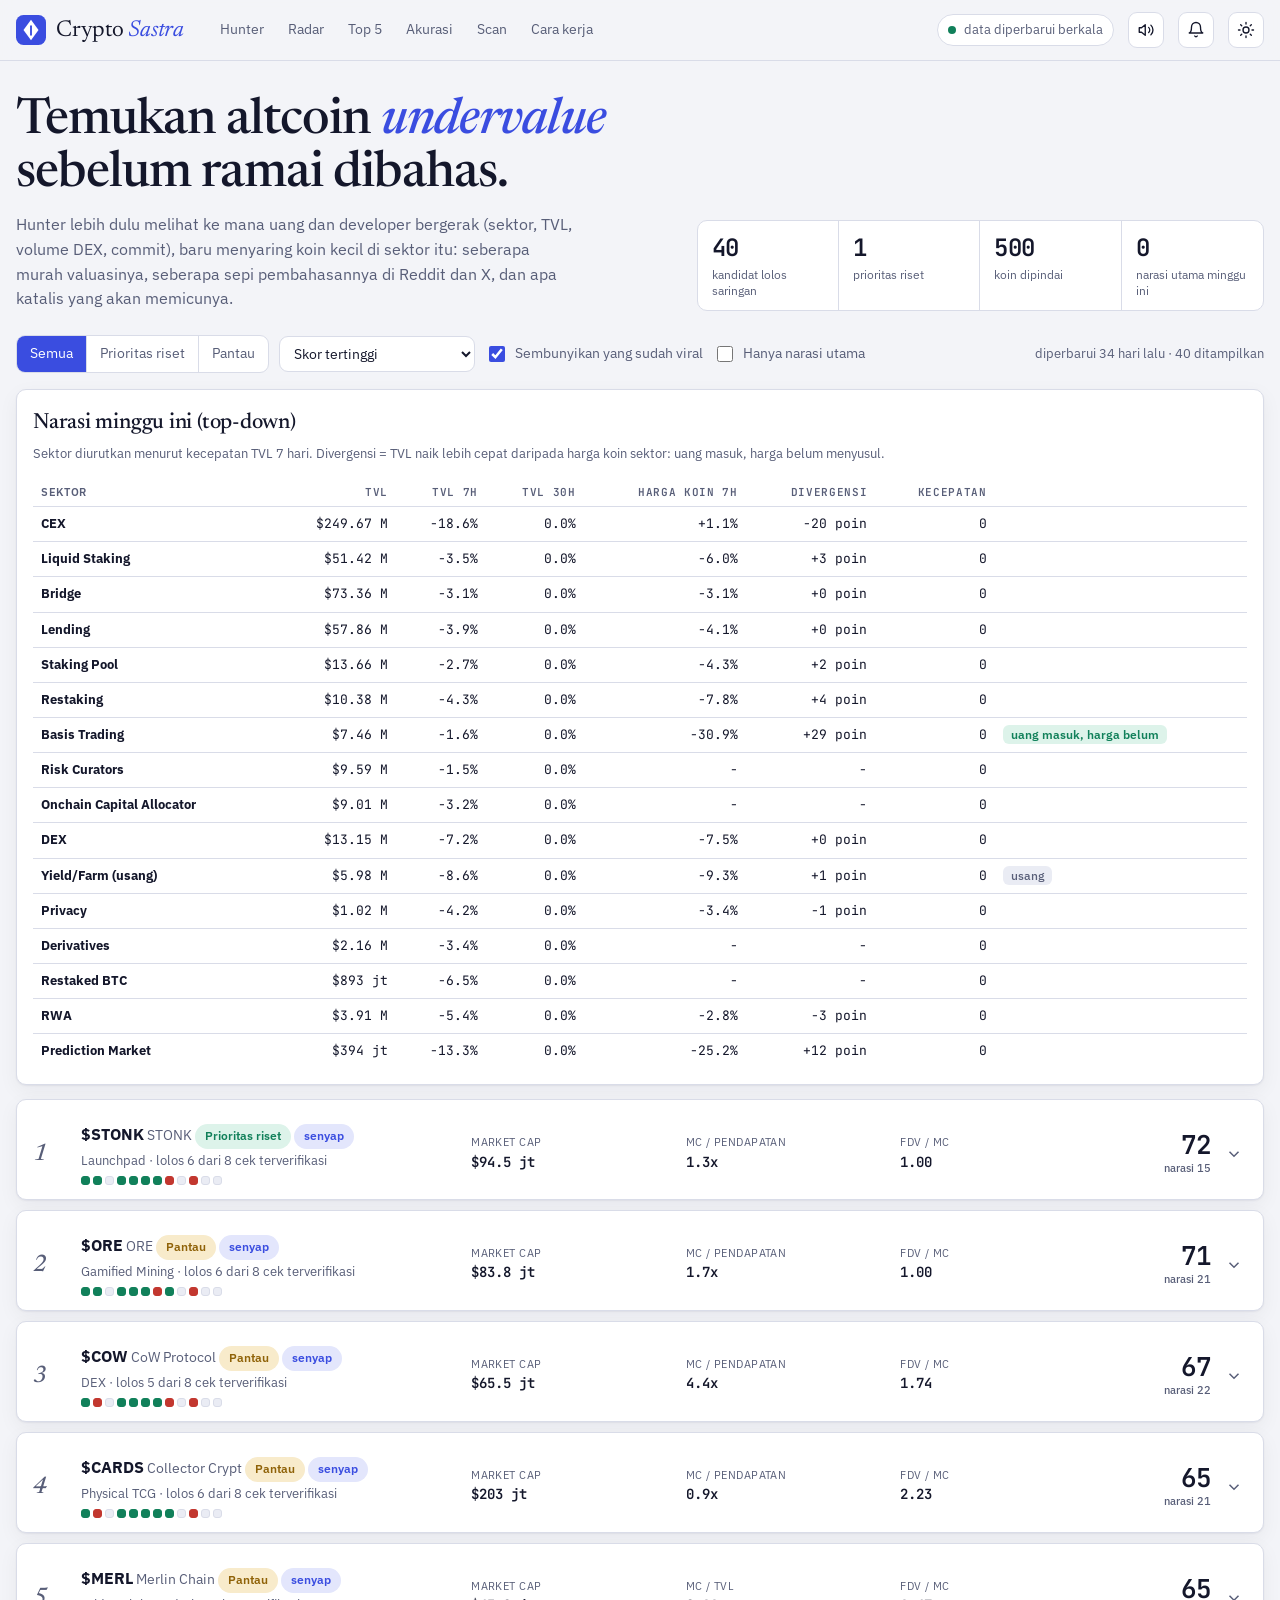
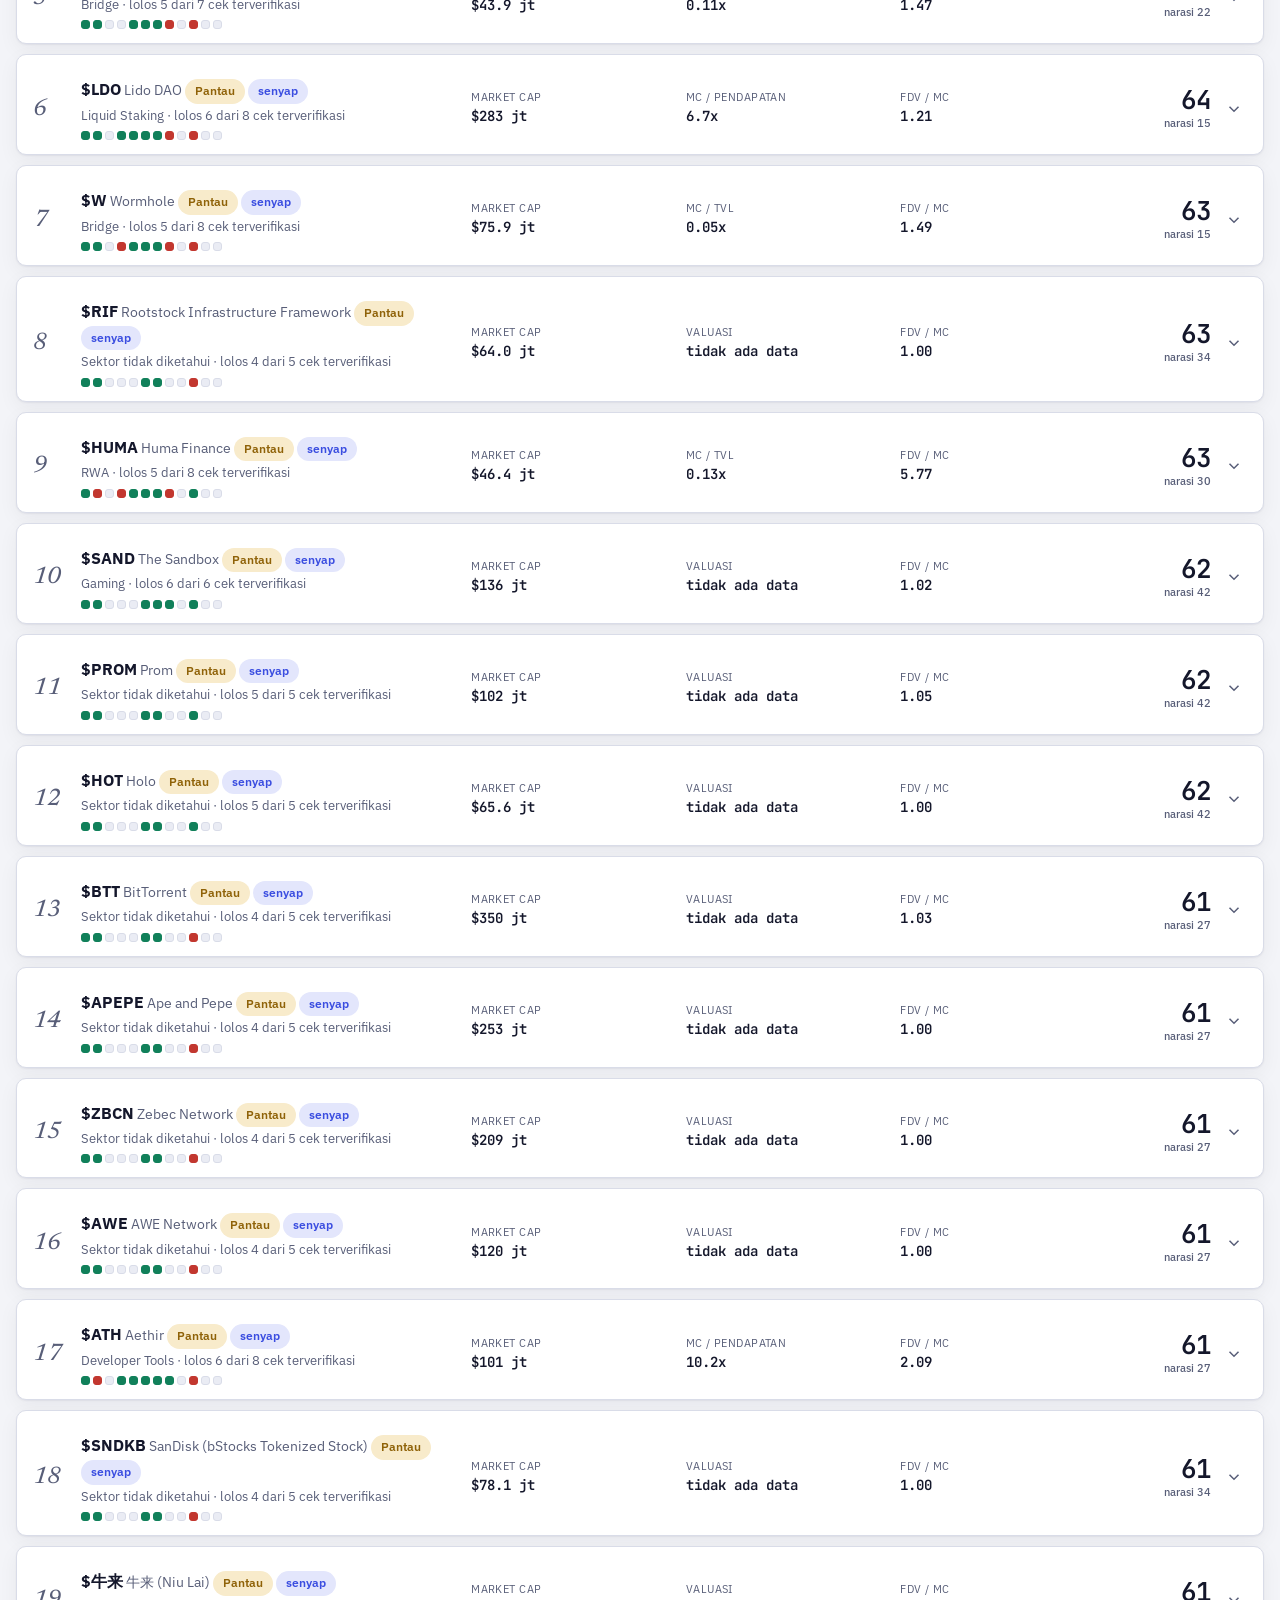
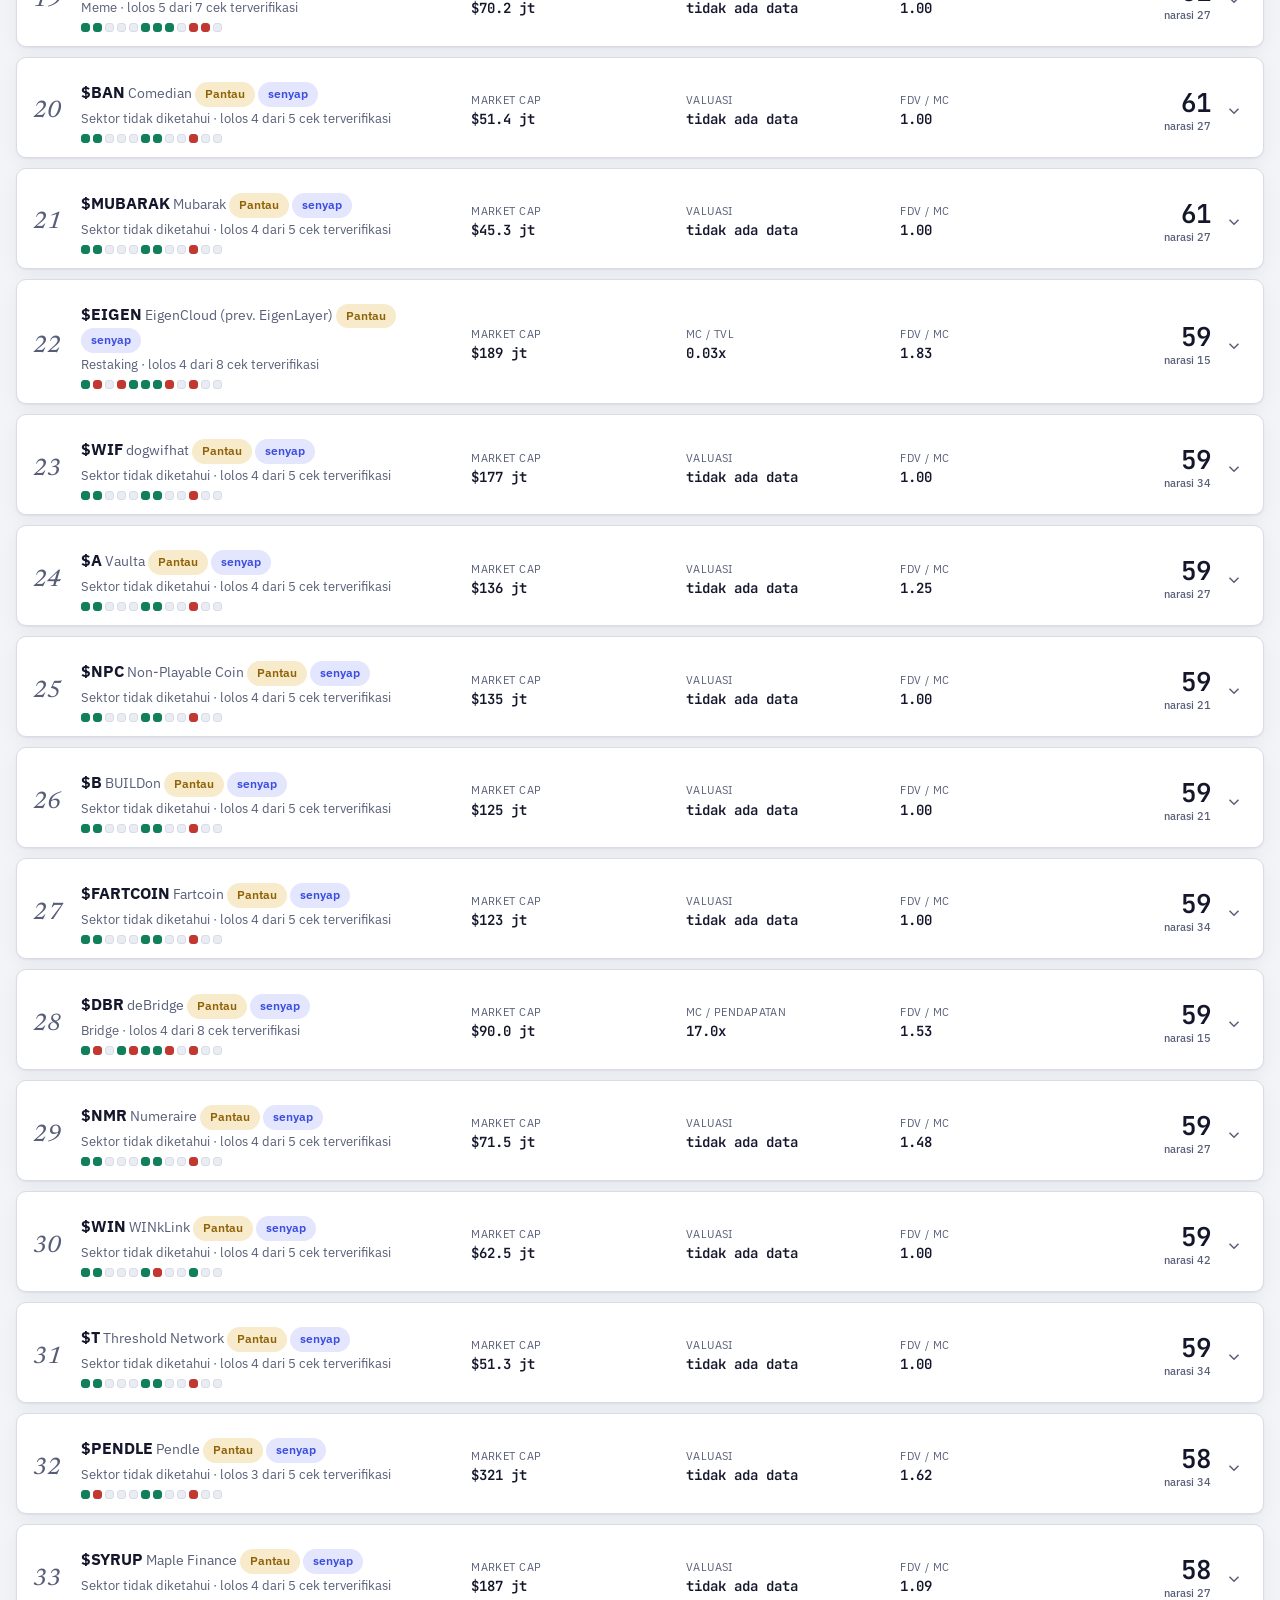
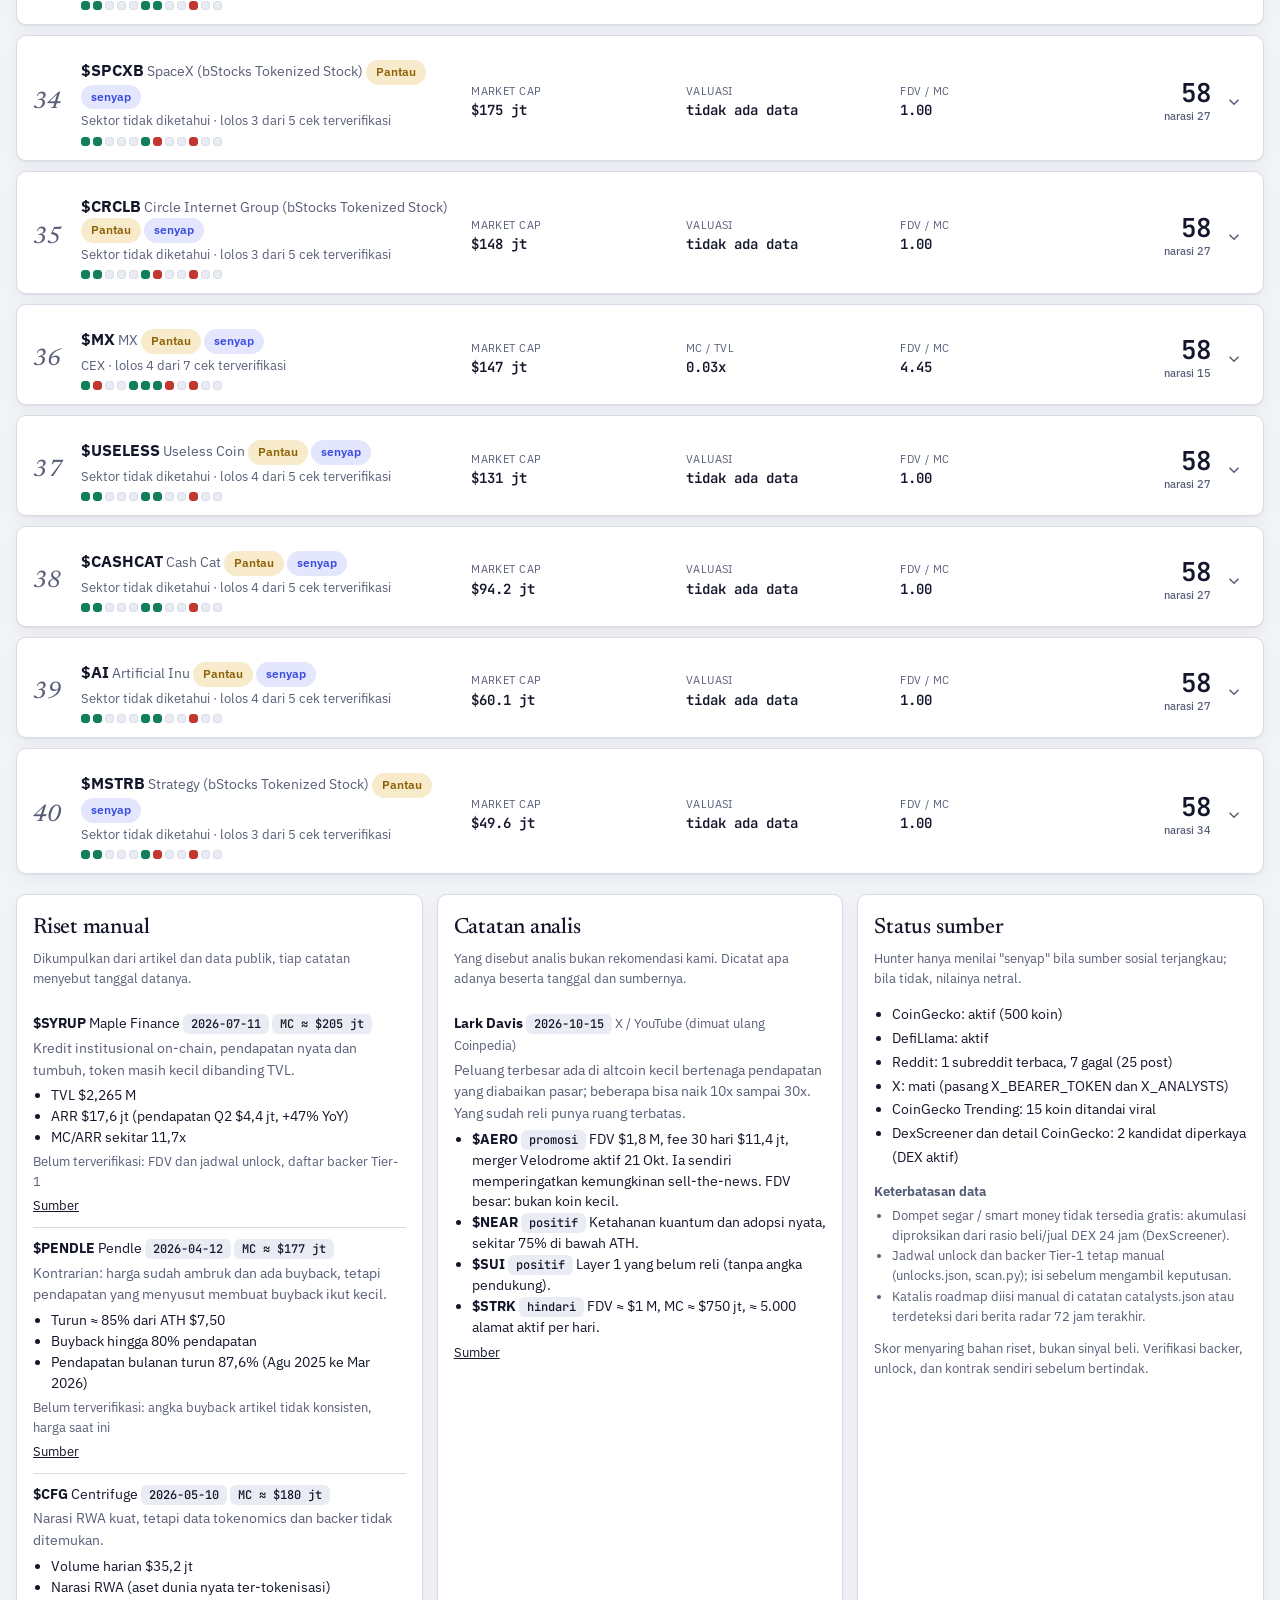
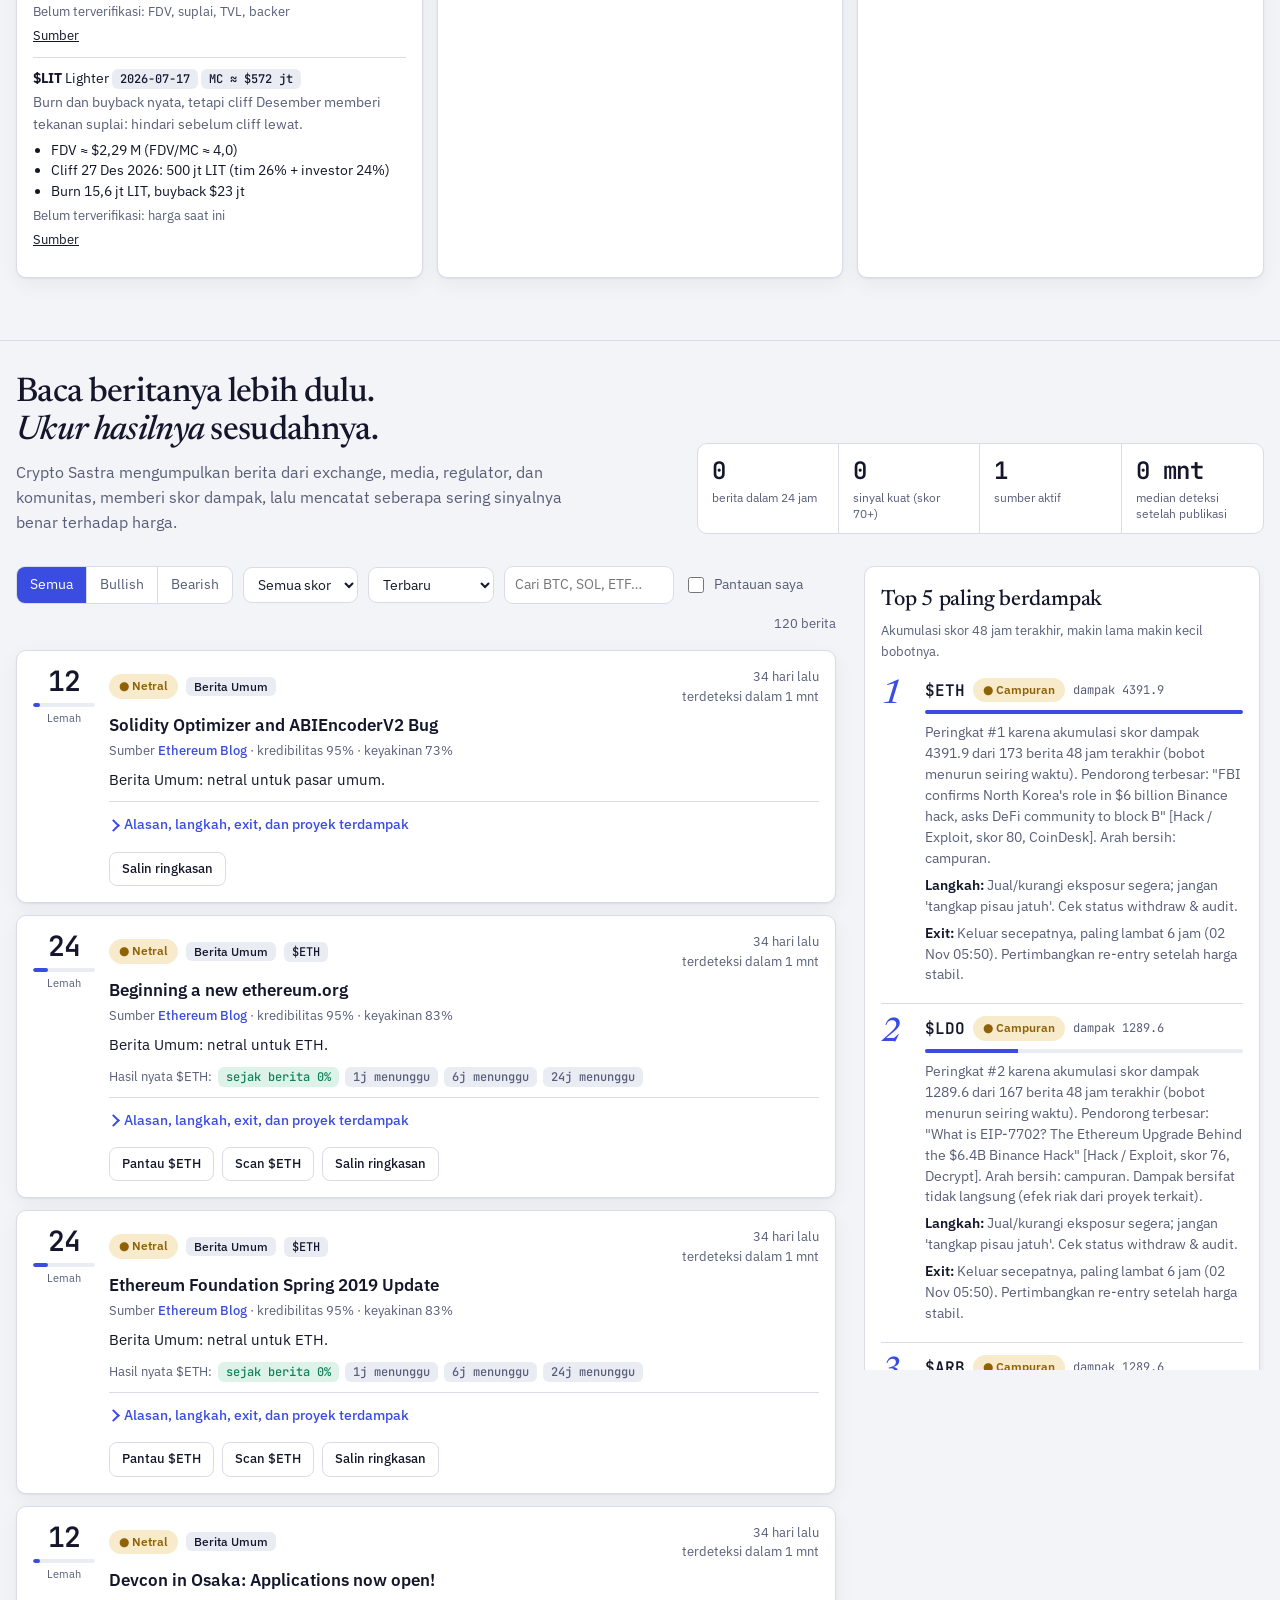
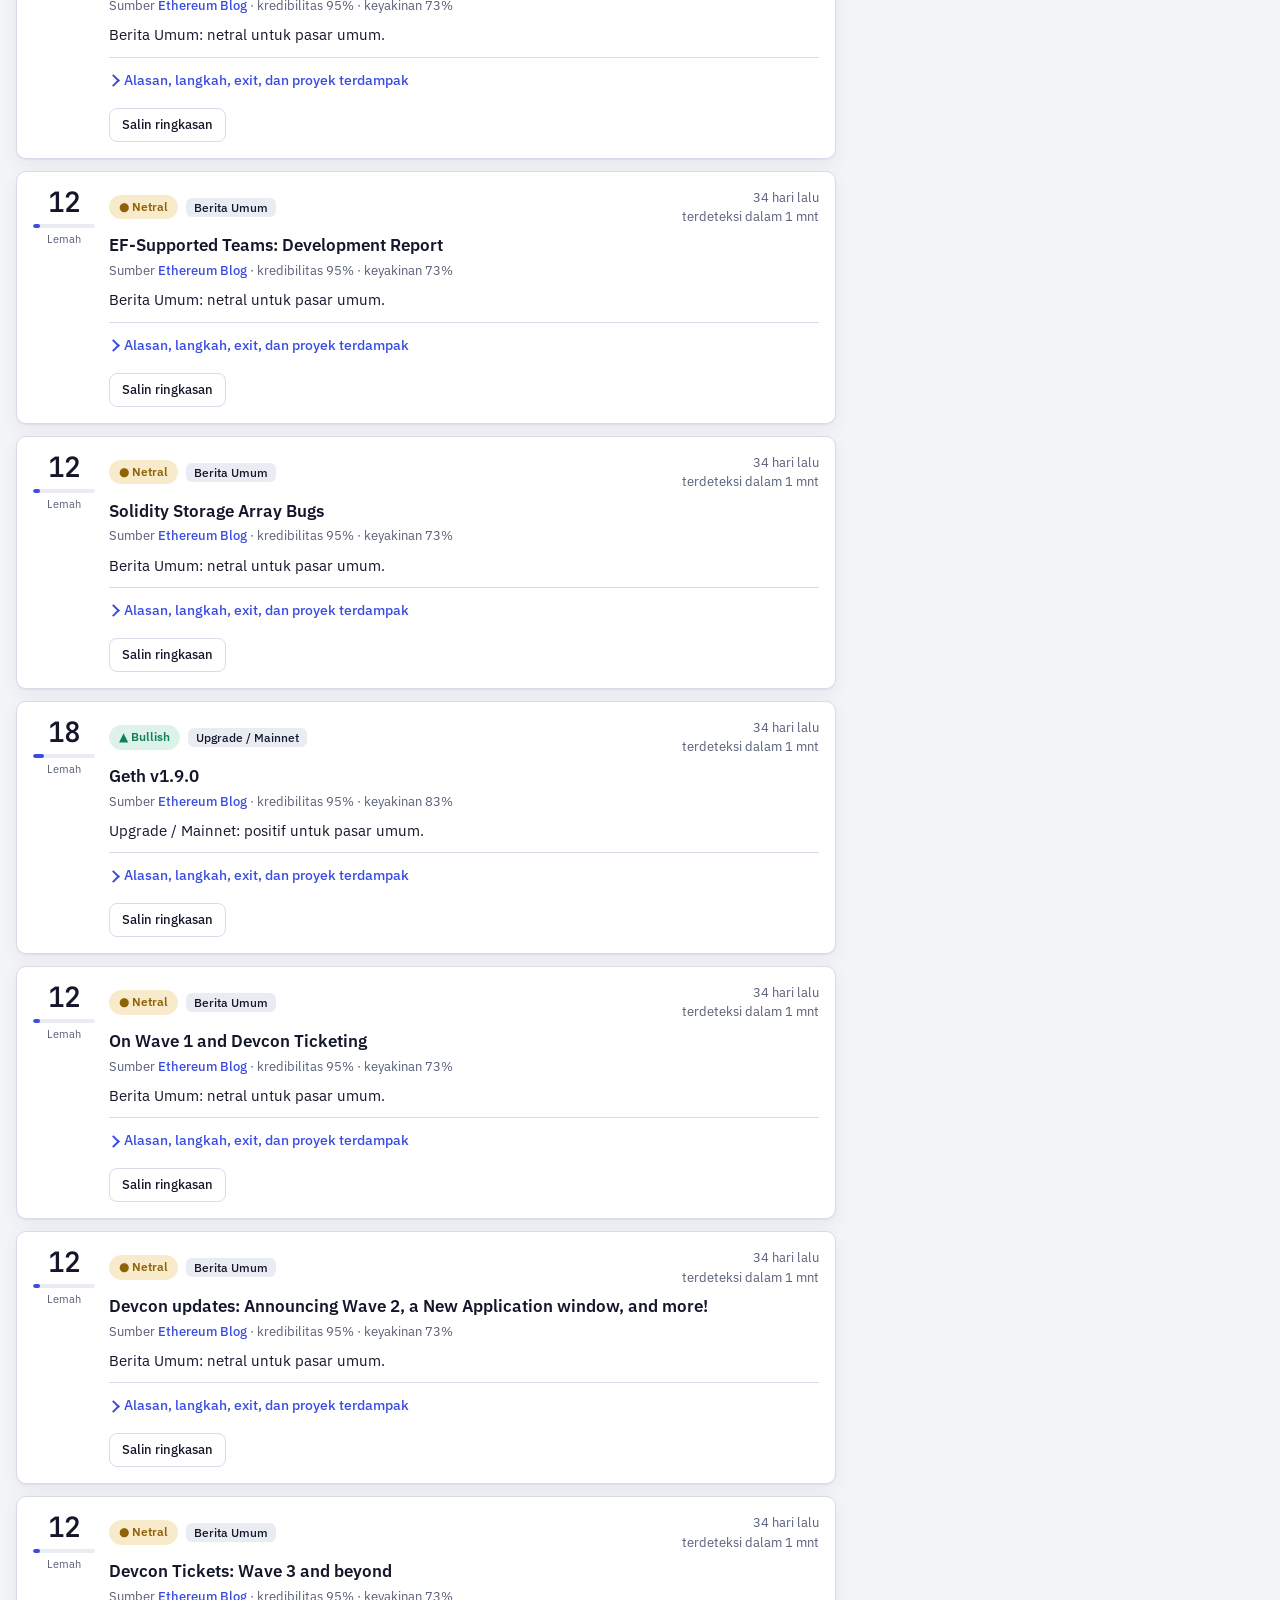
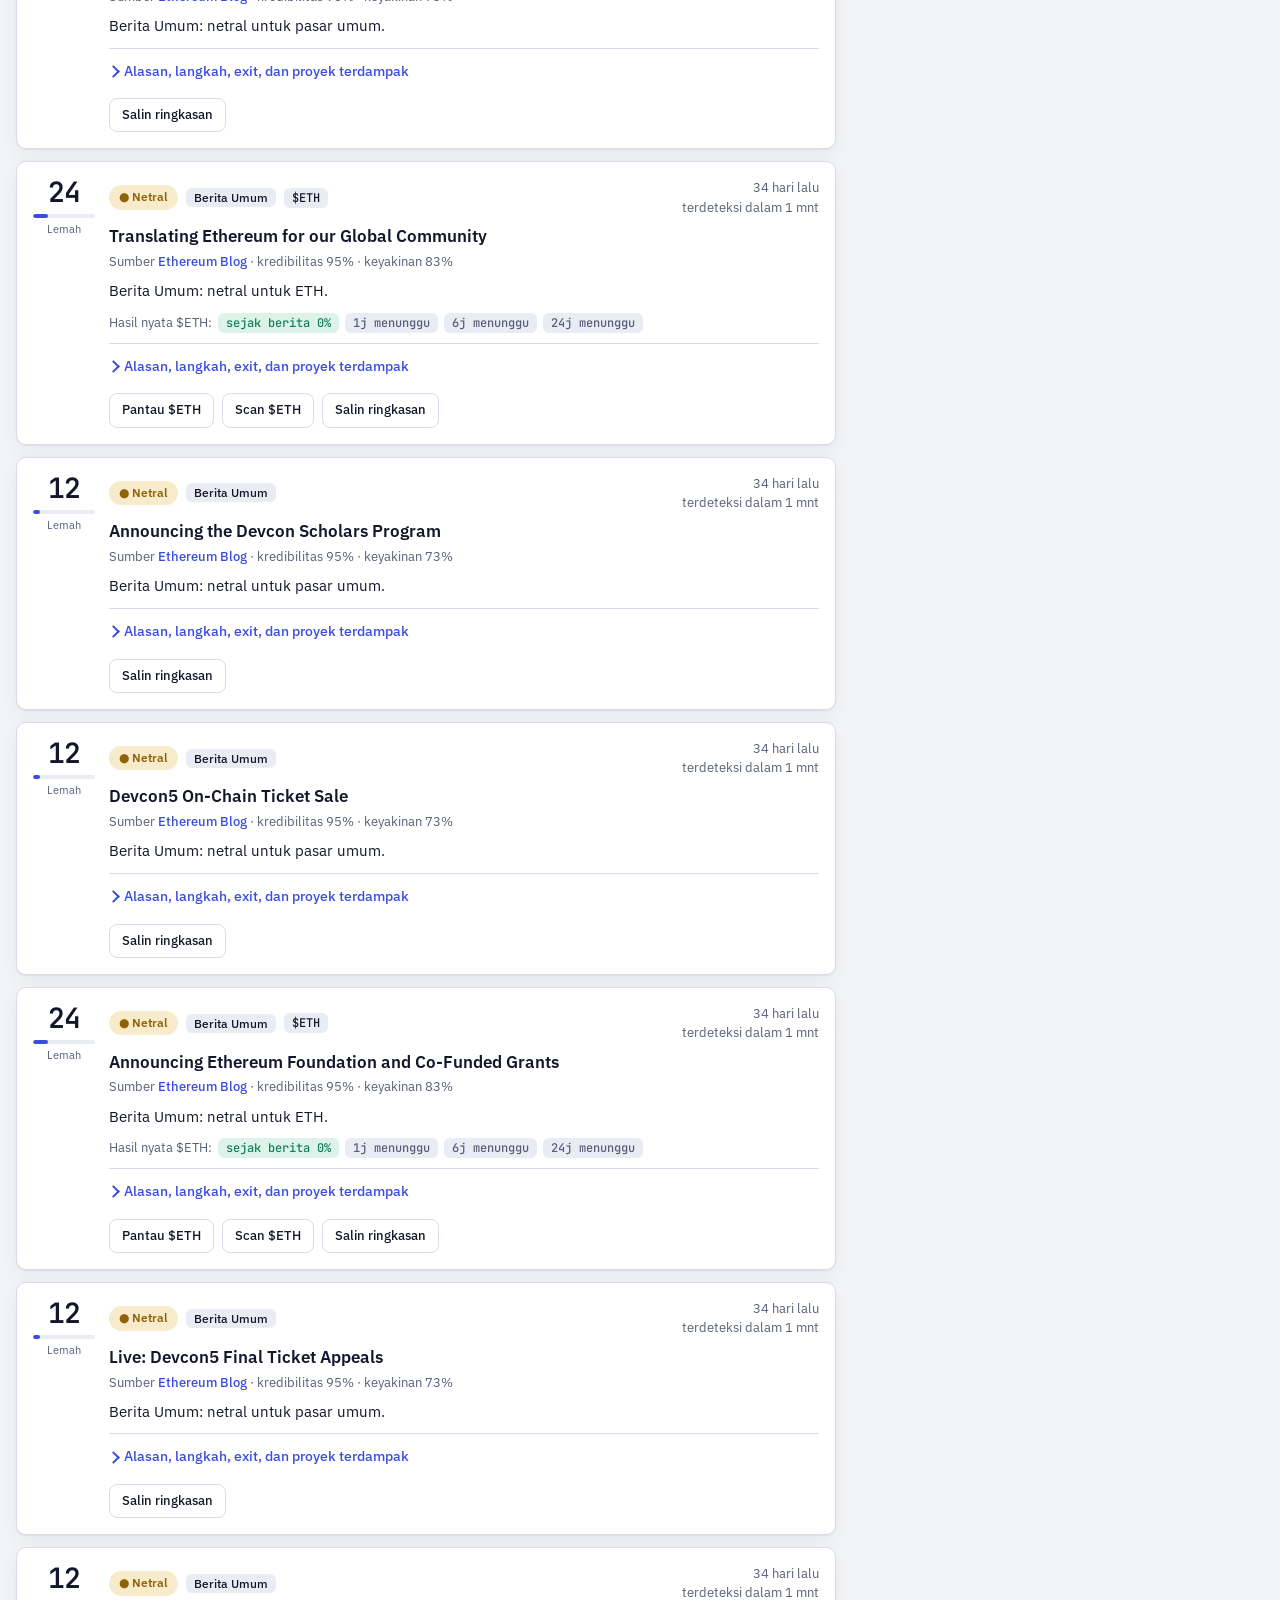
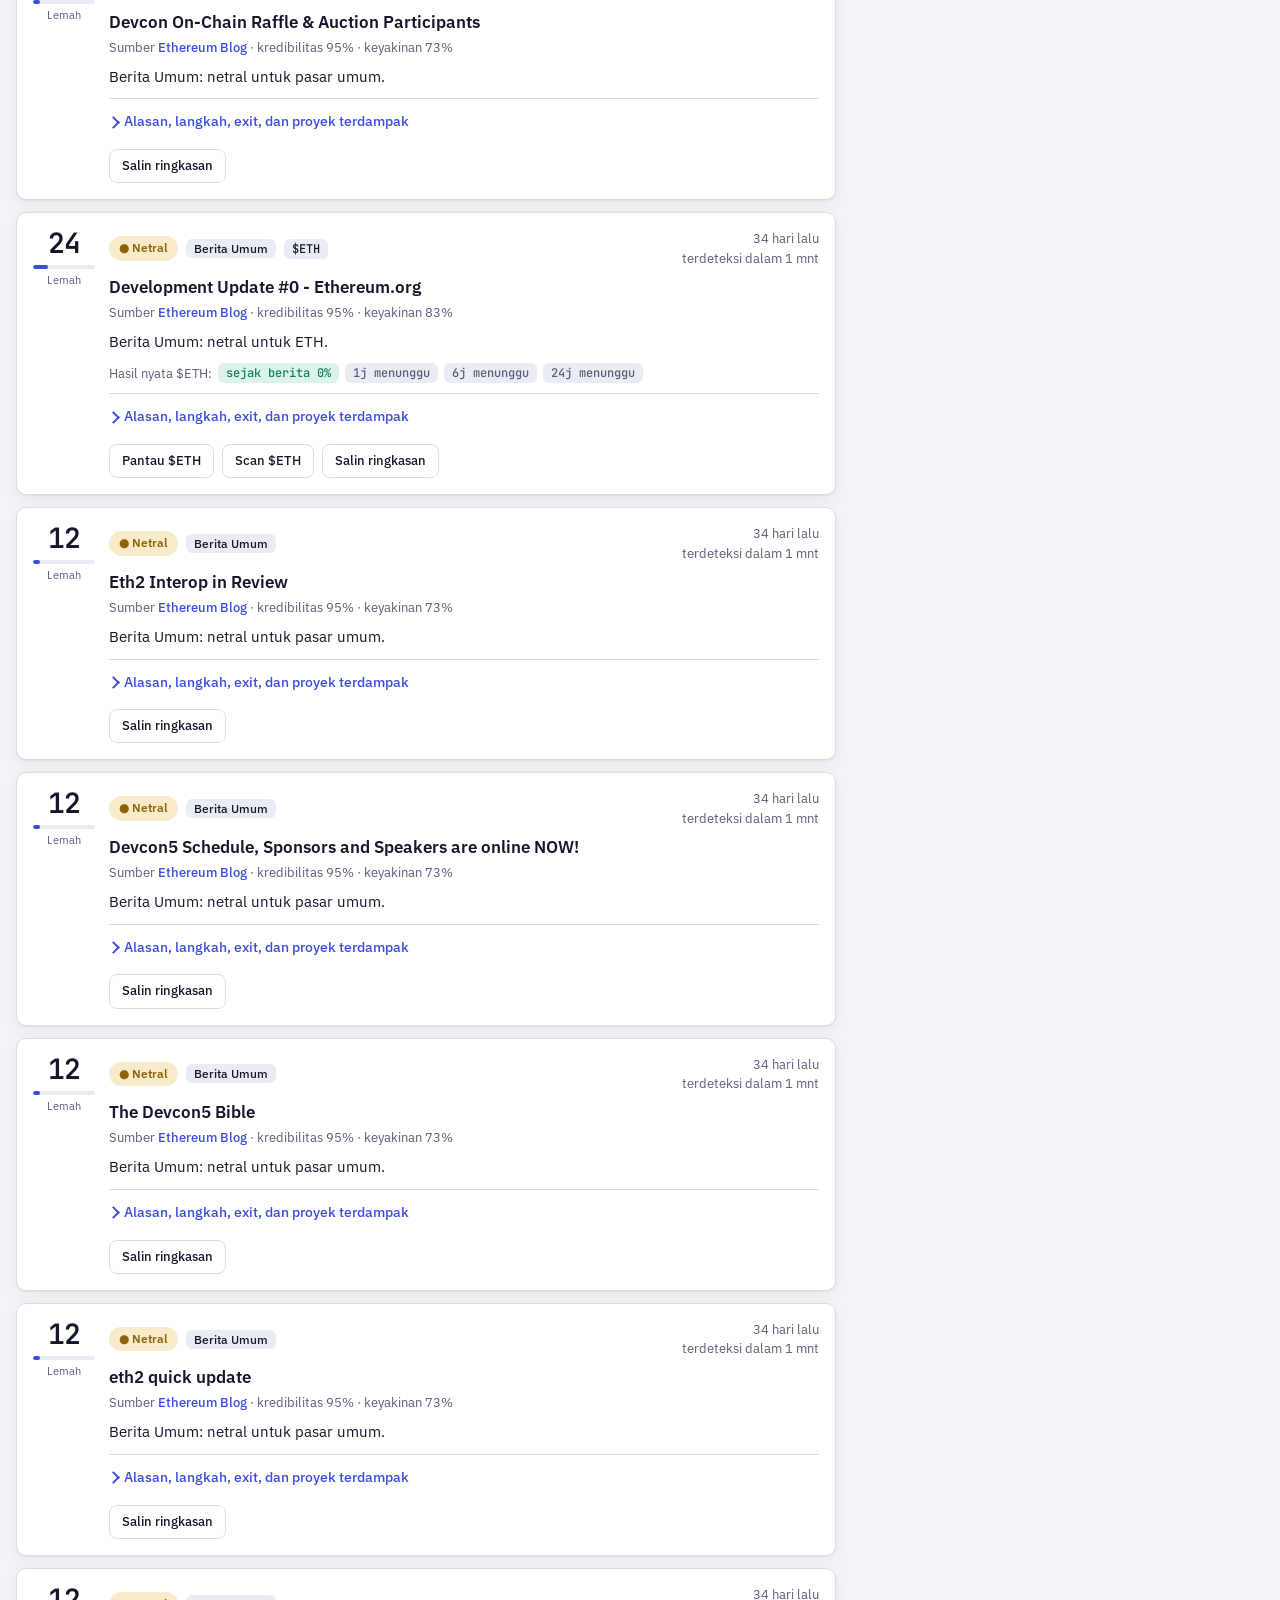
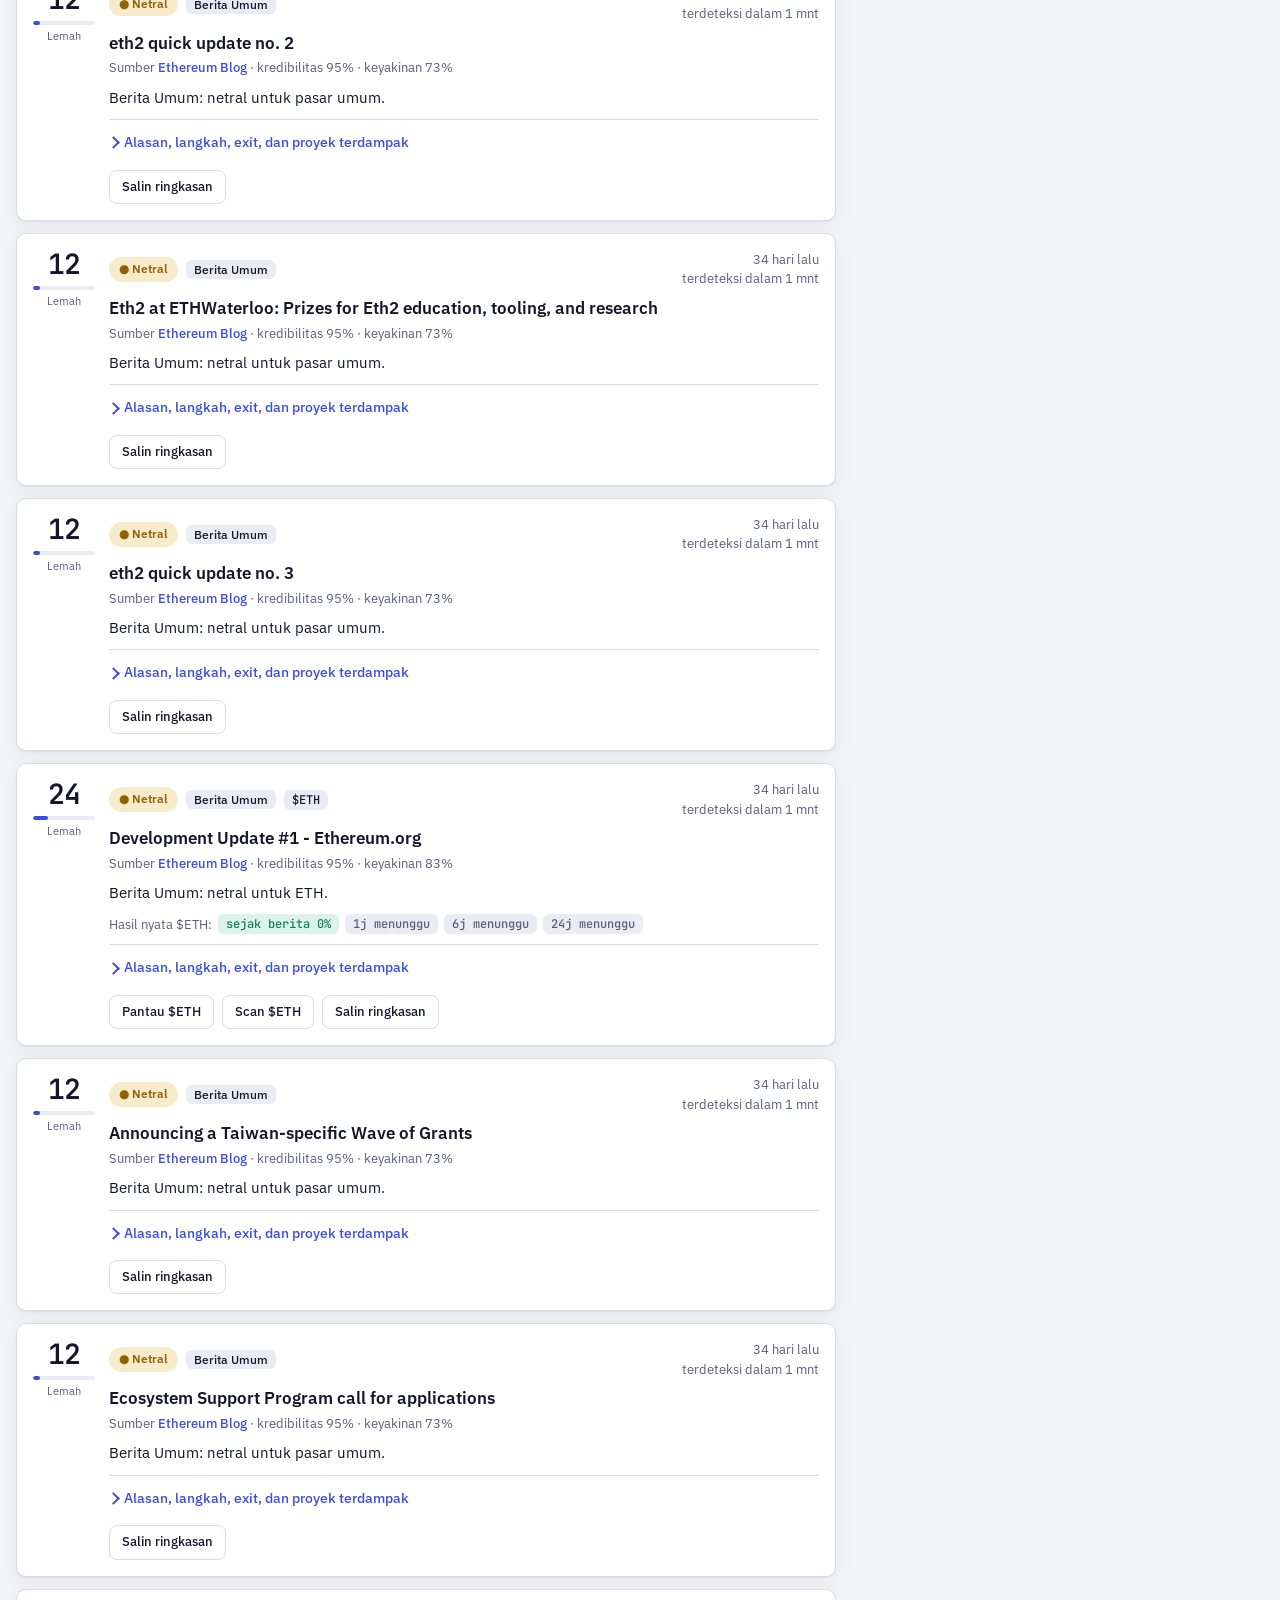
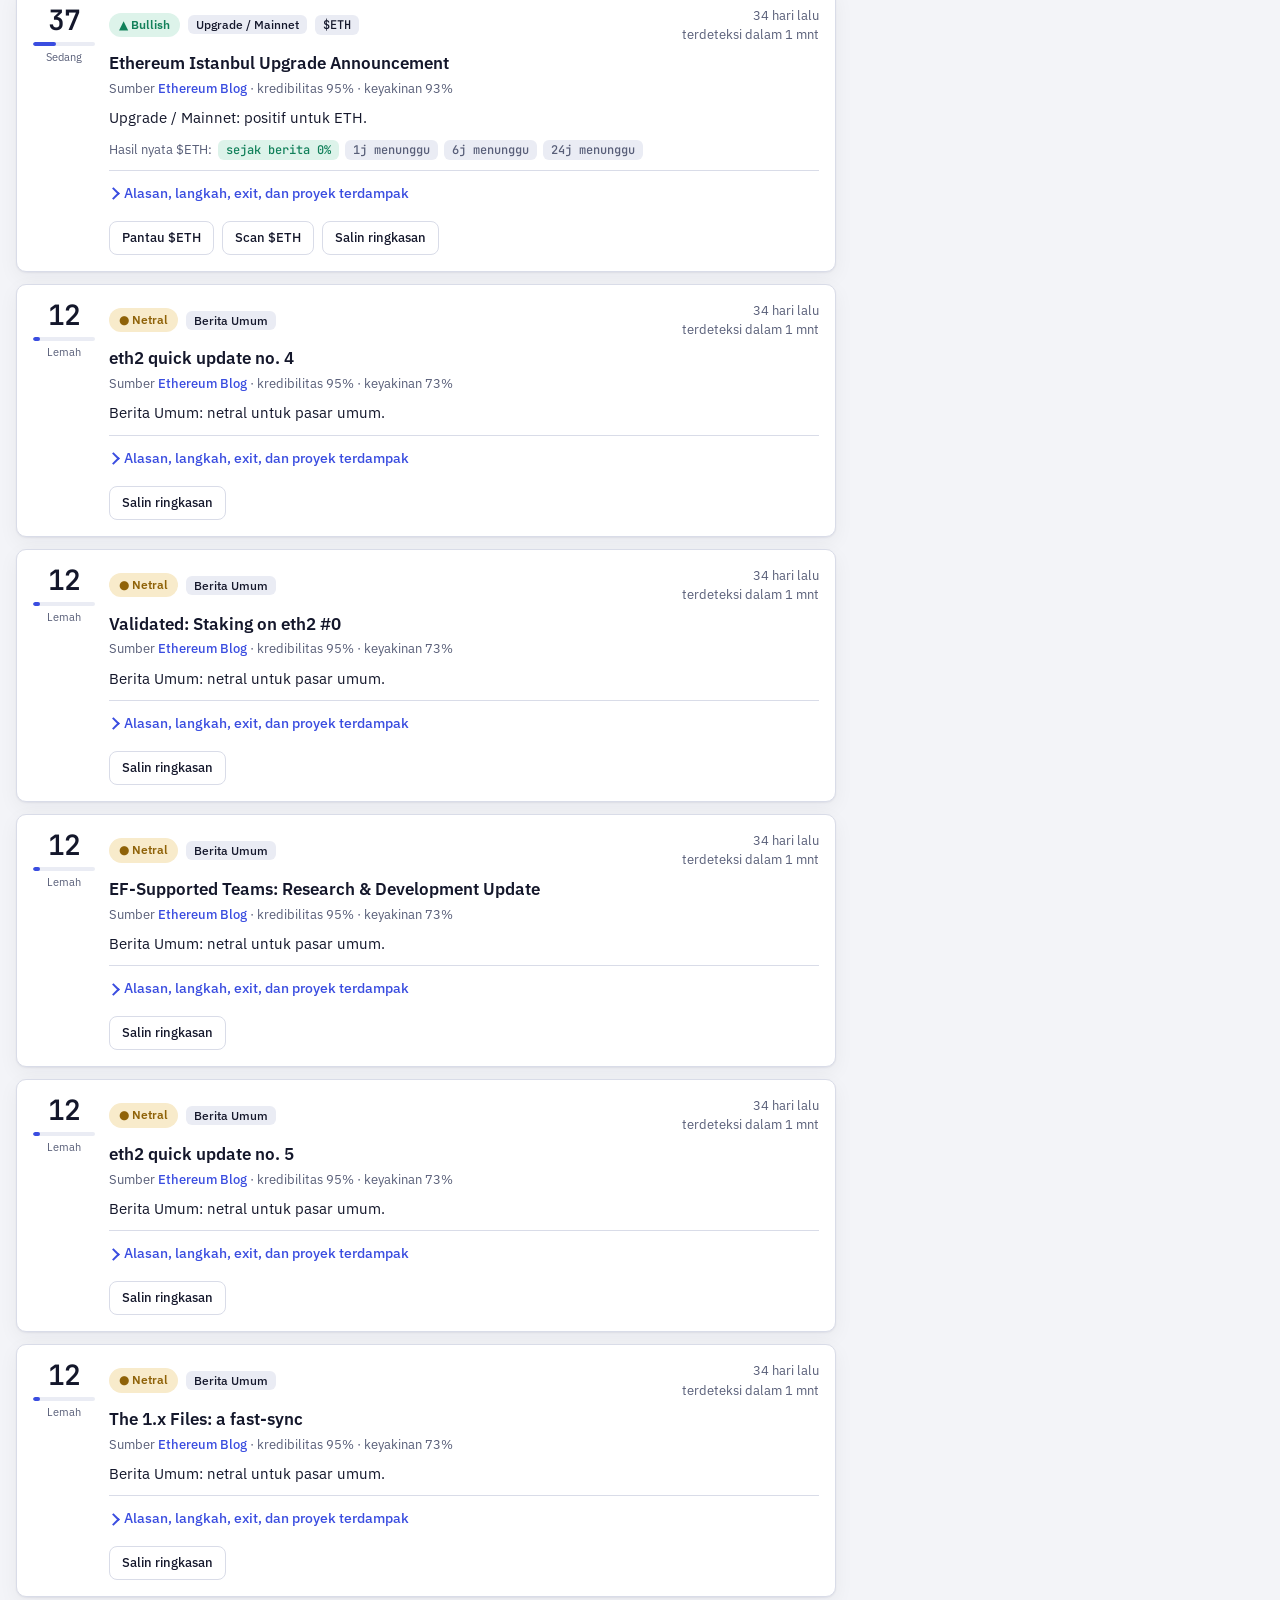
==== commit 793b3df9: "data 2026-11-01T23:55:49Z" ====
--- a/index.html
+++ b/index.html
@@ -74,8 +74,6 @@
 
 .banner{background:var(--warn-soft);color:var(--warn);border-bottom:1px solid var(--line);font-size:13px}
 .banner .wrap{padding-block:8px}
-.notice{background:var(--dn-soft);color:var(--dn)}.notice .wrap{display:flex;gap:12px;align-items:center;flex-wrap:wrap}.notice.stale{background:var(--warn-soft);color:var(--warn)}
-.warnTxt{color:var(--warn)}
 
 /* Hero */
 .hero{padding-block:34px 18px;display:grid;grid-template-columns:minmax(0,1.15fr) minmax(0,1fr);gap:28px;align-items:end}
@@ -308,7 +306,6 @@
     <button class="ibtn" id="bTheme" title="Ganti tema" aria-label="Ganti tema"><svg viewBox="0 0 24 24"><circle cx="12" cy="12" r="4"/><path d="M12 2v2M12 20v2M4.9 4.9l1.4 1.4M17.7 17.7l1.4 1.4M2 12h2M20 12h2M4.9 19.1l1.4-1.4M17.7 6.3l1.4-1.4"/></svg></button>
   </div>
 </header>
-<div class="banner notice" id="notice" role="status" hidden><div class="wrap"><span id="noticeTxt"></span> <button class="btnl" id="noticeBtn" type="button">Coba lagi</button></div></div>
 <div class="banner" id="banner" hidden><div class="wrap">Mode pratinjau: semua berita di bawah adalah data contoh. Jalankan server Crypto Sastra untuk berita live dan harga nyata.</div></div>
 
 <section class="wrap hero" aria-label="Hunter">
@@ -327,20 +324,17 @@
       <button data-tier="pantau" aria-pressed="false">Pantau</button>
     </div>
     <label class="sr" for="hSort">Urutan</label>
-    <select class="field" id="hSort"><option value="score">Skor tertinggi</option><option value="conv">Keyakinan Master Agent</option><option value="mc">Market cap terkecil</option><option value="ps">Termurah vs pendapatan</option><option value="quiet">Paling senyap</option><option value="narr">Narrative Score</option><option value="fund">Fundamental &amp; pendapatan</option></select>
+    <select class="field" id="hSort"><option value="score">Skor tertinggi</option><option value="mc">Market cap terkecil</option><option value="ps">Termurah vs pendapatan</option><option value="quiet">Paling senyap</option><option value="narr">Narrative Score</option></select>
     <label class="chk"><input type="checkbox" id="hQuiet" checked> Sembunyikan yang sudah viral</label>
     <label class="chk"><input type="checkbox" id="hHot"> Hanya narasi utama</label>
-    <label class="chk"><input type="checkbox" id="hRev"> Hanya yang berpendapatan</label>
     <span class="count" id="hMeta"></span>
   </div>
-  <section class="panel" id="hThesis" style="margin-bottom:14px"></section>
   <section class="panel" id="hSectors" style="margin-bottom:14px"></section>
   <div id="hList"><div class="scanwait">Memuat hasil Hunter…</div></div>
   <div class="hgrid">
     <section class="panel" id="hManual"></section>
     <section class="panel" id="hAnalyst"></section>
     <section class="panel" id="hSrc"></section>
-    <section class="panel" id="hLearn"></section>
   </div>
 </section>
 
@@ -409,7 +403,7 @@
       <div><h3>Terapkan</h3><p>Tiap berita membawa langkah yang disarankan, jendela exit, proyek lain yang ikut terdampak, dan kejadian yang biasanya menyusul.</p></div>
       <div><h3>Ukur</h3><p>Harga dicatat saat berita muncul, lalu dicek 1, 6, dan 24 jam kemudian terhadap BTC. Hasilnya mengubah bobot tiap jenis event.</p></div>
     </div>
-    <div class="formula">Hunter: dasar (nilai sebagai valuasi 30 + suplai 15 + diskon ATH 10 + likuiditas 10 + fase harga 10 + senyap 25 ± insight analis 8)<br>Fundamental &amp; Pendapatan = P/E 40 + pertumbuhan penggunaan 30 + buyback/bagi hasil 30 (komponen tak diketahui diabaikan, bila semuanya tak diketahui dihitung netral 30)<br>Narrative Score = TVL_Velocity 40 + Volume_Anomaly 30 + Dev_Activity 20 + Social_Velocity 10 (komponen tak diketahui dihitung netral 30)<br>skor akhir = 0,5 × dasar + 0,3 × Fundamental + 0,2 × Narrative + katalis (−10 sampai +10) − sektor usang 10 − indikasi proyek mati 15</div>
+    <div class="formula">Hunter: dasar = valuasi 30 + suplai 15 + diskon ATH 10 + likuiditas 10 + fase harga 10 + senyap 25 ± insight analis 8<br>Narrative Score = TVL_Velocity 40 + Volume_Anomaly 30 + Dev_Activity 20 + Social_Velocity 10 (komponen tak diketahui dihitung netral 30)<br>skor akhir = 0,7 × dasar + 0,3 × Narrative + katalis (−10 sampai +10) − sektor usang 10 − indikasi proyek mati 15</div>
     <div class="formula">skor = bobot_event × kredibilitas × skala_proyek × urgensi × kesegaran<br>alpha = return_koin − return_BTC (periode sama)   ·   sinyal benar bila alpha searah prediksi</div>
     <div class="cols">
       <div><h3>Mengejar yang pertama</h3><ul><li>Kecepatan ditentukan sumber data dan latensi jaringan</li><li>Setiap kartu menampilkan berapa menit setelah publikasi berita terdeteksi</li><li>Tambah X API, Telegram resmi, dan data on-chain untuk lebih awal</li></ul></div>
@@ -593,7 +587,7 @@
 function renderAll(){renderStats();renderFeed();renderSide()}
 
 /* ---------- scan institusional ---------- */
-/*DEMO_SCAN_START*/const DEMO_SCAN={"symbol":"SOL","name":"Solana","generated_at":1793633584,"price":171.98454265903445,"demo":true,"narrative":{"sector":"L1 throughput tinggi (PayFi, DEX, aplikasi konsumer)","lifecycle":{"phase":2,"label":"Validasi","entry_quality":"Entry aman","why":["Jarak dari high 1 tahun: -26%; dari low 1 tahun: +20%.","Perubahan 30 hari +1%, 90 hari -8%.","Harga 0.96x SMA-200 (di bawah).","Volume 7 hari 1.00x rata-rata 90 hari; 0 berita 48 jam di radar."],"scores":{"1":2.5,"2":3.0,"3":0.0,"4":2.0},"metrics":{"dd":-0.25935953680122137,"ch30":0.008746703165412706,"ch90":-0.07741368720990538,"ext":0.964544022445113,"vr":1.0}},"rank":5,"top_of_mind":true,"thesis":"Solana: L1 throughput tinggi (PayFi, DEX, aplikasi konsumer).","filter":"Lolos filter Paradox of Choices (market leader peringkat 5).","score":8.0},"fundamentals":{"nvt":{"value":57.77777777777778,"kind":"proxy: kapitalisasi / volume bursa 24 jam (BUKAN NVT on-chain murni)","tone":"fair","verdict":"Perputaran rendah, minat sepi","note":"Proxy hanya menggambarkan perputaran bursa; NVT on-chain butuh data transfer (CoinMetrics/Glassnode)."},"mvrv":{"value":1.0285205932640185,"kind":"proxy: harga / VWAP 365 hari (BUKAN realized cap)","tone":"fair","verdict":"Sedikit di atas biaya rata-rata","note":"Realized cap sejati butuh Glassnode/CoinMetrics berbayar untuk aset ini."},"tvl":{"value":5.263157894736842,"tvl_usd":16992072814.712603,"source":"DefiLlama (chain: Solana)","tone":"poor","verdict":"Premium tinggi dibanding modal terkunci","note":">1: valuasi lebih besar daripada dana di dalam protokol.","ch30":0.08},"activity":["TVL 30 hari: +8.0%.","Pendapatan protokol 30 hari: $35,000,000; rata-rata 7 hari +8% vs rata-rata 30 hari."],"score":5.5},"tokenomics":{"fdv_ratio":1.1730769230769231,"circ_pct":85.24590163934425,"fdv_risk":"Rendah","fdv":104910571022.01102,"mcap":89431962182.6979,"unlocks":[],"unlock_news":[],"deflation":{"status":"Parsial","note":"Sebagian fee dasar dibakar; emisi staking masih lebih besar."},"score":8.75,"fdv_note":"FDV mendekati kapitalisasi; risiko dilusi rendah."},"smart_money":{"backers":["a16z","Polychain","Multicoin","Jump"],"tier1":["a16z","Polychain","Multicoin","Jump"],"tier1_count":4,"rule_met":true,"playbook":["Playbook a16z: inkubasi dalam dan pembangunan ekosistem, horizon panjang."],"note":"Riwayat eksposur FTX/Alameda","score":8.0,"verdict":"Memenuhi aturan minimal 3 entitas Tier-1."},"macro":{"fng":{"value":41,"label":"Fear"},"global":{"btc_dom":58.2,"mcap_24h":0.9},"reg":{"pos":0,"neg":0},"fed":"Belum diisi (edit macro.json: sikap The Fed, suku bunga, likuiditas)","tailwinds":["Total kapitalisasi pasar +0.9% 24 jam; dominasi BTC 58.2%."],"headwinds":[],"score":5.0},"smc":{"htf":{"bias":"range","note":"Swing campuran (konsolidasi).","swing_high":173.8391624726249,"swing_low":168.37230502389397},"ltf":{"bias":"range","note":"Swing campuran (konsolidasi).","swing_high":172.26181211144967,"swing_low":169.88539337182792},"eqh":[172.75493698],"eql":[143.53802687,169.44141835],"fvgs":[],"ote":{"lo":162.05809218579998,"hi":177.15419458080635,"sweet":169.60614338330316,"eq":187.8102668596344,"leg_low":143.4099656978509,"leg_high":232.21056802141788},"setup":{"valid":true,"label":"Konfluensi Order Block + OTE (setup A+)","zone":[170.43218213277598,172.0032126392508],"entry":171.21769738601338,"stop":142.61620515778864,"t1":232.21056802141788,"t2":256.3643318534281,"moonbag":342.43539477202677,"rr":2.132506589121775,"status":"di dalam zona","stop_pct":16.70475229189782,"reason":"Struktur HTF dan LTF selaras, RR memadai.","confluence":true},"atr":1.5875210801245336,"obs":[{"lo":170.43218213277598,"hi":172.0032126392508,"i":396,"status":"sebagian"},{"lo":168.965853815934,"hi":171.07945656910553,"i":339,"status":"sebagian"}],"sweeps":[{"side":"bear","level":172.65005159325074,"i":397,"bars_ago":2},{"side":"bear","level":172.26181211144967,"i":393,"bars_ago":6},{"side":"bull","level":170.01674784645942,"i":379,"bars_ago":20},{"side":"bull","level":169.58996280126632,"i":378,"bars_ago":21}],"score":8.0},"barbell":{"alt_cap_pct":7,"risk_alloc_pct":5.986320434604843,"final_pct":5.986320434604843,"text":"Altcoin maksimum 10-30% portofolio total, 3-5 posisi terkonsentrasi, tanpa leverage. Posisi ini dibatasi oleh skor dan aturan risiko 1%."},"verdict":{"score":7.3,"label":"WAIT","text":"Tesis layak dan harga sudah di/dekat zona, tetapi skor belum mencapai 7,5: ukuran posisi kecil atau tunggu konfirmasi struktur.","modules":{"narrative":8.0,"fundamentals":5.5,"tokenomics":8.8,"smart_money":8.0,"macro":5.0,"smc":8.0},"weights":{"narrative":0.2,"fundamentals":0.2,"tokenomics":0.15,"smart_money":0.15,"macro":0.1,"smc":0.2}},"data_gaps":["NVT on-chain tidak tersedia gratis untuk aset ini; memakai proxy volume bursa.","MVRV sejati tidak tersedia gratis; memakai proxy harga/VWAP 365 hari.","Alamat aktif tidak tersedia gratis; gunakan Token Terminal/Artemis untuk verifikasi.","Jadwal unlock 7-90 hari tidak ada di sumber gratis; isi unlocks.json dari TokenUnlocks/Tokenomist.","Daftar investor berasal dari pengetahuan umum; verifikasi di ChainBroker/Crunchbase.","Sikap The Fed dan likuiditas global belum diisi di macro.json."],"coverage":1.0,"sources":["CoinGecko","Binance/OKX (OHLCV)","DefiLlama","CoinMetrics Community (BTC/ETH)","alternative.me","Radar berita Crypto Sastra"]};/*DEMO_SCAN_END*/
+/*DEMO_SCAN_START*/const DEMO_SCAN={"symbol":"SOL","name":"Solana","generated_at":1793437857,"price":171.98454265903445,"demo":true,"narrative":{"sector":"L1 throughput tinggi (PayFi, DEX, aplikasi konsumer)","lifecycle":{"phase":2,"label":"Validasi","entry_quality":"Entry aman","why":["Jarak dari high 1 tahun: -26%; dari low 1 tahun: +20%.","Perubahan 30 hari +1%, 90 hari -8%.","Harga 0.96x SMA-200 (di bawah).","Volume 7 hari 1.00x rata-rata 90 hari; 0 berita 48 jam di radar."],"scores":{"1":2.5,"2":3.0,"3":0.0,"4":2.0},"metrics":{"dd":-0.25935953680122137,"ch30":0.008746703165412706,"ch90":-0.07741368720990538,"ext":0.964544022445113,"vr":1.0}},"rank":5,"top_of_mind":true,"thesis":"Solana: L1 throughput tinggi (PayFi, DEX, aplikasi konsumer).","filter":"Lolos filter Paradox of Choices (market leader peringkat 5).","score":8.0},"fundamentals":{"nvt":{"value":57.77777777777778,"kind":"proxy: kapitalisasi / volume bursa 24 jam (BUKAN NVT on-chain murni)","tone":"fair","verdict":"Perputaran rendah, minat sepi","note":"Proxy hanya menggambarkan perputaran bursa; NVT on-chain butuh data transfer (CoinMetrics/Glassnode)."},"mvrv":{"value":1.0285205932640185,"kind":"proxy: harga / VWAP 365 hari (BUKAN realized cap)","tone":"fair","verdict":"Sedikit di atas biaya rata-rata","note":"Realized cap sejati butuh Glassnode/CoinMetrics berbayar untuk aset ini."},"tvl":{"value":5.263157894736842,"tvl_usd":16992072814.712603,"source":"DefiLlama (chain: Solana)","tone":"poor","verdict":"Premium tinggi dibanding modal terkunci","note":">1: valuasi lebih besar daripada dana di dalam protokol.","ch30":0.08},"activity":["TVL 30 hari: +8.0%.","Pendapatan protokol 30 hari: $35,000,000; rata-rata 7 hari +8% vs rata-rata 30 hari."],"score":5.5},"tokenomics":{"fdv_ratio":1.1730769230769231,"circ_pct":85.24590163934425,"fdv_risk":"Rendah","fdv":104910571022.01102,"mcap":89431962182.6979,"unlocks":[],"unlock_news":[],"deflation":{"status":"Parsial","note":"Sebagian fee dasar dibakar; emisi staking masih lebih besar."},"score":8.75,"fdv_note":"FDV mendekati kapitalisasi; risiko dilusi rendah."},"smart_money":{"backers":["a16z","Polychain","Multicoin","Jump"],"tier1":["a16z","Polychain","Multicoin","Jump"],"tier1_count":4,"rule_met":true,"playbook":["Playbook a16z: inkubasi dalam dan pembangunan ekosistem, horizon panjang."],"note":"Riwayat eksposur FTX/Alameda","score":8.0,"verdict":"Memenuhi aturan minimal 3 entitas Tier-1."},"macro":{"fng":{"value":41,"label":"Fear"},"global":{"btc_dom":58.2,"mcap_24h":0.9},"reg":{"pos":0,"neg":0},"fed":"Belum diisi (edit macro.json: sikap The Fed, suku bunga, likuiditas)","tailwinds":["Total kapitalisasi pasar +0.9% 24 jam; dominasi BTC 58.2%."],"headwinds":[],"score":5.0},"smc":{"htf":{"bias":"range","note":"Swing campuran (konsolidasi).","swing_high":173.8391624726249,"swing_low":168.37230502389397},"ltf":{"bias":"range","note":"Swing campuran (konsolidasi).","swing_high":172.26181211144967,"swing_low":169.88539337182792},"eqh":[172.75493698],"eql":[143.53802687,169.44141835],"fvgs":[],"ote":{"lo":162.05809218579998,"hi":177.15419458080635,"sweet":169.60614338330316,"eq":187.8102668596344,"leg_low":143.4099656978509,"leg_high":232.21056802141788},"setup":{"valid":true,"label":"OTE (Fib 0,62 s/d 0,79)","zone":[162.05809218579998,177.15419458080635],"entry":169.60614338330316,"stop":142.61620515778864,"t1":232.21056802141788,"t2":256.3643318534281,"moonbag":339.2122867666063,"rr":2.319546792401792,"status":"di dalam zona","stop_pct":15.913302246675304,"reason":"Struktur HTF dan LTF selaras, RR memadai.","confluence":false},"atr":1.5875210801245336,"score":7.0},"barbell":{"alt_cap_pct":7,"risk_alloc_pct":6.284050817981074,"final_pct":6.284050817981074,"text":"Altcoin maksimum 10-30% portofolio total, 3-5 posisi terkonsentrasi, tanpa leverage. Posisi ini dibatasi oleh skor dan aturan risiko 1%."},"verdict":{"score":7.1,"label":"WAIT","text":"Tesis layak dan harga sudah di/dekat zona, tetapi skor belum mencapai 7,5: ukuran posisi kecil atau tunggu konfirmasi struktur.","modules":{"narrative":8.0,"fundamentals":5.5,"tokenomics":8.8,"smart_money":8.0,"macro":5.0,"smc":7.0},"weights":{"narrative":0.2,"fundamentals":0.2,"tokenomics":0.15,"smart_money":0.15,"macro":0.1,"smc":0.2}},"data_gaps":["NVT on-chain tidak tersedia gratis untuk aset ini; memakai proxy volume bursa.","MVRV sejati tidak tersedia gratis; memakai proxy harga/VWAP 365 hari.","Alamat aktif tidak tersedia gratis; gunakan Token Terminal/Artemis untuk verifikasi.","Jadwal unlock 7-90 hari tidak ada di sumber gratis; isi unlocks.json dari TokenUnlocks/Tokenomist.","Daftar investor berasal dari pengetahuan umum; verifikasi di ChainBroker/Crunchbase.","Sikap The Fed dan likuiditas global belum diisi di macro.json."],"coverage":1.0,"sources":["CoinGecko","Binance/OKX (OHLCV)","DefiLlama","CoinMetrics Community (BTC/ETH)","alternative.me","Radar berita Crypto Sastra"]};/*DEMO_SCAN_END*/
 const fmtP=x=>x==null?'-':x>=1000?Number(x).toLocaleString('en-US',{maximumFractionDigits:0}):x>=100?Number(x).toFixed(2):x>=1?Number(x).toFixed(3):Number(x).toPrecision(4);
 const lblCls={ACCUMULATE:'bullish',WAIT:'netral',AVOID:'bearish',DISTRIBUTE:'bearish'};
 const lblTxt={ACCUMULATE:'Accumulate',WAIT:'Wait for FVG',AVOID:'Avoid',DISTRIBUTE:'Distribute'};
@@ -614,8 +608,6 @@
     const rows=[['Moonbag +100%: jual 50%',st.moonbag,'tgt'],['Target 2',st.t2,'tgt'],['Target 1 (swing high)',st.t1,'tgt'],['Harga sekarang',r.price,'now'],['Batas atas zona',st.zone[1],'zone'],['Entry (limit tengah zona)',st.entry,'zone'],['Batas bawah zona',st.zone[0],'zone'],['Invalidasi (stop struktural)',st.stop,'stp']].sort((a,b)=>b[1]-a[1]);
     ladder=`<div class="ladder">${rows.map(x=>`<div class="${x[2]}"><span>${x[0]}</span><span class="p">${fmtP(x[1])}</span></div>`).join('')}</div>`}
   const fv=(smc.fvgs||[]).length?`<ul>${smc.fvgs.map(g=>`<li>FVG bullish ${fmtP(g.lo)} sampai ${fmtP(g.hi)} (${esc(g.status)})</li>`).join('')}</ul>`:'<p class="mut" style="margin:4px 0;font-size:14px">Tidak ada FVG bullish terbuka di daily.</p>';
-  const ob=(smc.obs||[]).length?`<ul>${smc.obs.map(o=>`<li>Order block bullish ${fmtP(o.lo)} sampai ${fmtP(o.hi)} (${esc(o.status)})</li>`).join('')}</ul>`:'<p class="mut" style="margin:4px 0;font-size:14px">Tidak ada order block bullish aktif di daily.</p>';
-  const sw=(smc.sweeps||[]).length?`<ul>${smc.sweeps.map(z=>`<li>${z.side==='bull'?'Sweep sell-side (wick menembus low, close kembali di atas)':'Sweep buy-side (wick menembus high, close kembali di bawah)'} di ${fmtP(z.level)}, ${z.bars_ago===0?'candle terakhir':z.bars_ago+' candle lalu'}</li>`).join('')}</ul>`:'<p class="mut" style="margin:4px 0;font-size:14px">Tidak ada liquidity sweep dalam 30 candle terakhir.</p>';
   const liq=`<p style="margin:4px 0;font-size:14px">Likuiditas di atas (EQH): ${(smc.eqh||[]).map(fmtP).join(', ')||'tidak ada'}<br>Likuiditas di bawah (EQL): ${(smc.eql||[]).map(fmtP).join(', ')||'tidak ada'}</p>`;
   const bbTxt=bb.final_pct>0?`Alokasi akhir <b>${bb.final_pct.toFixed(1)}%</b> portofolio (batas skor ${bb.alt_cap_pct}%, setara risiko 1% pada jarak stop ${st.stop_pct?st.stop_pct.toFixed(1):'-'}%).`:'Tidak ada alokasi baru untuk sekarang.';
   const gaps=(r.data_gaps||[]).length?`<div class="gaps"><b>Keterbatasan data pada scan ini</b><ul>${r.data_gaps.map(g=>`<li>${esc(g)}</li>`).join('')}</ul></div>`:'';
@@ -637,7 +629,7 @@
      ${mc.tailwinds.length?`<div class="k">Angin searah</div><ul>${mc.tailwinds.map(x=>`<li>${esc(x)}</li>`).join('')}</ul>`:''}${mc.headwinds.length?`<div class="k">Angin berlawanan</div><ul>${mc.headwinds.map(x=>`<li>${esc(x)}</li>`).join('')}</ul>`:''}</div>
    <div class="sc full"><h3>5. Cetak biru eksekusi SMC/ICT <em>${v.modules.smc.toFixed(1)}/10</em></h3>
      <div class="sgrid" style="gap:18px"><div><div class="k" style="margin-top:0">Bias HTF (weekly) dan LTF (daily)</div><ul><li><b>Weekly ${esc(smc.htf.bias)}:</b> ${esc(smc.htf.note)}</li><li><b>Daily ${esc(smc.ltf.bias)}:</b> ${esc(smc.ltf.note)}</li></ul>
-       <div class="k">FVG belum terisi</div>${fv}<div class="k">Order block</div>${ob}<div class="k">Liquidity sweep</div>${sw}<div class="k">Peta likuiditas</div>${liq}
+       <div class="k">FVG belum terisi</div>${fv}<div class="k">Peta likuiditas</div>${liq}
        <div class="k">Status setup</div><p style="margin:4px 0;font-size:14px"><span class="pill ${st.valid?'bullish':'netral'}">${esc(st.status||'-')}</span> ${esc(st.label||'')}<br><span class="mut">${esc(st.reason||'')}</span></p>${st.rr?`<p class="mono" style="margin:4px 0;font-size:13px">RR ke target 1: ${st.rr.toFixed(1)}</p>`:''}</div>
        <div>${ladder||'<div class="scanwait">Belum ada zona entry yang valid.</div>'}<div class="k">Barbell dan ukuran posisi</div><p style="margin:4px 0;font-size:14px">${esc(bb.text)}</p><p style="margin:4px 0;font-size:14px">${bbTxt}</p></div></div></div>
   </div>${gaps}
@@ -669,16 +661,14 @@
 
 
 /* ---------- Hunter ---------- */
-/*DEMO_HUNT_START*/const DEMO_HUNT={"schema":3,"generated_at":1793662317,"mode":"live","universe":8,"filtered":8,"enriched":7,"filters":{"mc_min":15000000.0,"mc_max":400000000.0,"vol_min":300000.0},"sources":{"coingecko":true,"defillama":true,"reddit":{"ok":1,"fail":0},"x":{"ok":0,"fail":0,"off":true},"trending":0,"posts":6,"tweets":0,"dexscreener":true},"sectors":[{"tag":"RWA","legacy":false,"tvl":360000000.0,"tvl_ch7":31.000000000000007,"tvl_ch30":43.99999999999999,"price_ch7":3.0,"divergence":28.000000000000007,"protocols":4,"coins":1,"cg":null,"velocity":100.0},{"tag":"DEX","legacy":false,"tvl":1600000000.0,"tvl_ch7":6.000000000000005,"tvl_ch30":9.000000000000007,"price_ch7":null,"divergence":null,"protocols":4,"coins":0,"cg":null,"velocity":30.0},{"tag":"Lending","legacy":false,"tvl":1000000000.0,"tvl_ch7":3.0000000000000027,"tvl_ch30":6.000000000000005,"price_ch7":1.5,"divergence":1.5000000000000027,"protocols":5,"coins":1,"cg":null,"velocity":15.0},{"tag":"Oracle","legacy":false,"tvl":270000000.0,"tvl_ch7":1.0000000000000009,"tvl_ch30":3.0000000000000027,"price_ch7":-2.0,"divergence":3.000000000000001,"protocols":3,"coins":1,"cg":null,"velocity":5.0},{"tag":"Derivatives","legacy":false,"tvl":480000000.0,"tvl_ch7":-4.0000000000000036,"tvl_ch30":2.0000000000000018,"price_ch7":4.0,"divergence":-8.000000000000004,"protocols":4,"coins":1,"cg":null,"velocity":0.0},{"tag":"Yield/Farm (usang)","legacy":true,"tvl":240000000.0,"tvl_ch7":-8.999999999999996,"tvl_ch30":-19.999999999999996,"price_ch7":-3.0,"divergence":-5.9999999999999964,"protocols":4,"coins":1,"cg":null,"velocity":0.0},{"tag":"DePIN","legacy":false,"tvl":null,"tvl_ch7":null,"tvl_ch30":null,"price_ch7":null,"divergence":null,"protocols":0,"coins":0,"cg":{"mc_ch24":6.4},"velocity":null},{"tag":"AI","legacy":false,"tvl":null,"tvl_ch7":null,"tvl_ch30":null,"price_ch7":null,"divergence":null,"protocols":0,"coins":0,"cg":{"mc_ch24":3.1},"velocity":null}],"top_narratives":["RWA","DEX"],"candidates":[{"id":"contoh-f","symbol":"CNTF","name":"Contoh RWA","rank":300,"price":1.0,"mc":150000000.0,"fdv":195000000.0,"vol":33000000.0,"chg7":3,"chg30":21,"ath_dd":0.55,"tvl":260000000.0,"category":"RWA","chains":["Ethereum"],"rev30":800000.0,"fees30":800000.0,"ps":15.625,"mc_tvl":0.5769230769230769,"fdv_mc":1.3,"vol_mc":0.22,"score":88,"hunter_score":83,"fundamental_score":80,"fundamental":{"pe":50,"usage":100,"buyback":100},"fundamental_conf":1.0,"fundamental_notes":{"pe":"P/E (MC / pendapatan tahunan) 15.6x","usage":"fee 7 hari (disetahunkan) +50% vs rata-rata 30 hari (proksi penggunaan; DAU tidak tersedia gratis)","buyback":"62% pendapatan mengalir ke holder (DefiLlama)"},"pf":15.625,"growth":0.5,"payout":0.625,"buyback":null,"narrative_score":93,"narrative_conf":0.9,"narrative":{"tvl_velocity":100.0,"volume_anomaly":100,"dev_activity":100,"social_velocity":null},"narrative_notes":{"volume":"vol/MC 21% dengan harga datar (+3% 7h): pola akumulasi; porsi beli DEX 62%","dev":"58 commit / 4 minggu","social":"belum ada pengukuran sebelumnya"},"bonus":0,"penalty":0,"parts":{"valuasi":{"pts":16,"max":30,"note":"MC/pendapatan tahunan 15.6x"},"suplai":{"pts":12,"max":15,"note":"FDV/MC 1.30"},"drawdown":{"pts":10,"max":10,"note":"55% di bawah ATH"},"likuiditas":{"pts":10,"max":10,"note":"volume/MC 22.0%"},"fase":{"pts":10,"max":10,"note":"30h +21%, 7h +3%"},"senyap":{"pts":25,"max":25,"note":"bobot buzz 0.0 (ambang ramai 10)"}},"checklist":[{"label":"Kecil (market cap < $400 jt)","status":"pass","detail":"MC $150 jt"},{"label":"FDV/MC ≤ 1,5","status":"pass","detail":"FDV/MC 1.30"},{"label":"Tanpa unlock besar dalam 90 hari","status":"unknown","detail":"isi unlocks.json untuk memastikan"},{"label":"Pendapatan nyata","status":"pass","detail":"$0.80 jt / 30 hari"},{"label":"Valuasi murah (MC ≤ 12x pendapatan tahunan atau ≤ 0,4x TVL)","status":"fail","detail":"MC/pendapatan tahunan 15.6x"},{"label":"Belum viral","status":"pass","detail":"bobot buzz 0.0 (ambang ramai 10)"},{"label":"Fase 1-2 (belum euforia)","status":"pass","detail":"30h +21%, 7h +3%"},{"label":"Sektor naratif aktif (bukan usang, TVL tidak turun)","status":"pass","detail":"RWA, TVL 7h +31%"},{"label":"Developer aktif","status":"pass","detail":"58 commit / 4 minggu"},{"label":"Anomali volume (akumulasi tersembunyi)","status":"pass","detail":"vol/MC 21% dengan harga datar (+3% 7h): pola akumulasi; porsi beli DEX 62%"},{"label":"Katalis dalam 30 hari","status":"pass","detail":"Upgrade / Mainnet 2026-11-02"},{"label":"Buyback / bagi hasil ke holder","status":"pass","detail":"62% pendapatan mengalir ke holder (DefiLlama)"},{"label":"Pendapatan stabil atau tumbuh","status":"pass","detail":"fee 7 hari (disetahunkan) +50% vs rata-rata 30 hari (proksi penggunaan; DAU tidak tersedia gratis)"},{"label":"Backer Tier-1 ≥ 3","status":"unknown","detail":"data investor perlu verifikasi manual"}],"pass":11,"known":12,"total":14,"tier":"prioritas","viral":false,"ghost":false,"legacy":false,"early":false,"enriched":true,"sector":{"tag":"RWA","tvl_ch7":31.000000000000007,"legacy":false,"hot":true},"age_days":600,"dev":{"commits4w":58,"repos":["x"]},"dex":{"chain":"base","vol24":31000000.0,"liq":9000000.0,"buys":2100,"sells":1300,"pairs":4},"scan_ref":{"chain":"base","pool":"0xdemo2"},"catalysts":[{"date":"2026-11-02","days":0,"type":"Upgrade / Mainnet","note":"Contoh RWA umumkan mainnet v2 bulan ini","polarity":1,"source":"https://example.invalid/news","manual":false}],"notes":["Katalis 2026-11-02 (Upgrade / Mainnet): Contoh RWA umumkan mainnet v2 bulan ini"],"risks":[],"buzz":{"reddit":0,"x":0,"analyst":0,"weight":0,"sent":null,"top":[]},"manual":null,"links":{"coingecko":"https://www.coingecko.com/en/coins/contoh-f","defillama":"https://defillama.com/protocol/contoh-f"}},{"id":"contoh-a","symbol":"CNTA","name":"Contoh Lending","rank":300,"price":1.0,"mc":96000000.0,"fdv":107520000.00000001,"vol":5760000.0,"chg7":1.5,"chg30":-6,"ath_dd":0.78,"tvl":640000000.0,"category":"Lending","chains":["Ethereum","Base"],"rev30":1400000.0,"fees30":1400000.0,"ps":5.714285714285714,"mc_tvl":0.15,"fdv_mc":1.12,"vol_mc":0.06,"score":75,"hunter_score":85,"fundamental_score":86,"fundamental":{"pe":85,"usage":75,"buyback":100},"fundamental_conf":1.0,"fundamental_notes":{"pe":"P/E (MC / pendapatan tahunan) 5.7x","usage":"fee 7 hari (disetahunkan) +29% vs rata-rata 30 hari (proksi penggunaan; DAU tidak tersedia gratis)","buyback":"71% pendapatan mengalir ke holder (DefiLlama)"},"pf":5.714285714285714,"growth":0.2857142857142858,"payout":0.7142857142857143,"buyback":null,"narrative_score":35,"narrative_conf":0.9,"narrative":{"tvl_velocity":15.0,"volume_anomaly":21,"dev_activity":100,"social_velocity":null},"narrative_notes":{"volume":"vol/MC 6% (gabungan CEX+DEX, bobot x0,7)","dev":"46 commit / 4 minggu","social":"belum ada pengukuran sebelumnya"},"bonus":0,"penalty":0,"parts":{"valuasi":{"pts":24,"max":30,"note":"MC/pendapatan tahunan 5.7x"},"suplai":{"pts":15,"max":15,"note":"FDV/MC 1.12"},"drawdown":{"pts":10,"max":10,"note":"78% di bawah ATH"},"likuiditas":{"pts":10,"max":10,"note":"volume/MC 6.0%"},"fase":{"pts":10,"max":10,"note":"30h -6%, 7h +2%"},"senyap":{"pts":16,"max":25,"note":"bobot buzz 3.4 (ambang ramai 10)"}},"checklist":[{"label":"Kecil (market cap < $400 jt)","status":"pass","detail":"MC $96 jt"},{"label":"FDV/MC ≤ 1,5","status":"pass","detail":"FDV/MC 1.12"},{"label":"Tanpa unlock besar dalam 90 hari","status":"unknown","detail":"isi unlocks.json untuk memastikan"},{"label":"Pendapatan nyata","status":"pass","detail":"$1.40 jt / 30 hari"},{"label":"Valuasi murah (MC ≤ 12x pendapatan tahunan atau ≤ 0,4x TVL)","status":"pass","detail":"MC/pendapatan tahunan 5.7x"},{"label":"Belum viral","status":"pass","detail":"bobot buzz 3.4 (ambang ramai 10)"},{"label":"Fase 1-2 (belum euforia)","status":"pass","detail":"30h -6%, 7h +2%"},{"label":"Sektor naratif aktif (bukan usang, TVL tidak turun)","status":"pass","detail":"Lending, TVL 7h +3%"},{"label":"Developer aktif","status":"pass","detail":"46 commit / 4 minggu"},{"label":"Anomali volume (akumulasi tersembunyi)","status":"fail","detail":"vol/MC 6% (gabungan CEX+DEX, bobot x0,7)"},{"label":"Katalis dalam 30 hari","status":"fail","detail":"tidak ada katalis tercatat (isi catalysts.json)"},{"label":"Buyback / bagi hasil ke holder","status":"pass","detail":"71% pendapatan mengalir ke holder (DefiLlama)"},{"label":"Pendapatan stabil atau tumbuh","status":"pass","detail":"fee 7 hari (disetahunkan) +29% vs rata-rata 30 hari (proksi penggunaan; DAU tidak tersedia gratis)"},{"label":"Backer Tier-1 ≥ 3","status":"unknown","detail":"data investor perlu verifikasi manual"}],"pass":10,"known":12,"total":14,"tier":"prioritas","viral":false,"ghost":false,"legacy":false,"early":false,"enriched":true,"sector":{"tag":"Lending","tvl_ch7":3.0000000000000027,"legacy":false,"hot":false},"age_days":900,"dev":{"commits4w":46,"repos":["x"]},"dex":null,"scan_ref":null,"catalysts":[],"notes":["Valuasi murah terhadap pendapatan protokol (MC 5.7x pendapatan tahunan)"],"risks":[],"buzz":{"reddit":1,"x":0,"analyst":0,"weight":3.41,"sent":0.8,"top":[{"src":"r/defi","title":"DD: Contoh Lending is undervalued, revenue and buyback","url":"https://example.invalid/dd","score":12}]},"manual":null,"links":{"coingecko":"https://www.coingecko.com/en/coins/contoh-a","defillama":"https://defillama.com/protocol/contoh-a"}},{"id":"contoh-c","symbol":"CNTC","name":"Contoh Oracle","rank":300,"price":1.0,"mc":48000000.0,"fdv":50400000.0,"vol":1680000.0000000002,"chg7":-2,"chg30":4,"ath_dd":0.85,"tvl":90000000.0,"category":"Oracle","chains":["Ethereum"],"rev30":550000.0,"fees30":550000.0,"ps":7.2727272727272725,"mc_tvl":0.5333333333333333,"fdv_mc":1.05,"vol_mc":0.035,"score":69,"hunter_score":94,"fundamental_score":54,"fundamental":{"pe":85,"usage":50,"buyback":15},"fundamental_conf":1.0,"fundamental_notes":{"pe":"P/E (MC / pendapatan tahunan) 7.3x","usage":"fee 7 hari (disetahunkan) -6% vs rata-rata 30 hari (proksi penggunaan; DAU tidak tersedia gratis)","buyback":"0% pendapatan mengalir ke holder (DefiLlama)"},"pf":7.2727272727272725,"growth":-0.06493506493506496,"payout":0.0,"buyback":null,"narrative_score":28,"narrative_conf":0.9,"narrative":{"tvl_velocity":5.0,"volume_anomaly":30,"dev_activity":70,"social_velocity":null},"narrative_notes":{"volume":"vol/MC 4%; porsi beli DEX 61%","dev":"31 commit / 4 minggu","social":"belum ada pengukuran sebelumnya"},"bonus":0,"penalty":0,"parts":{"valuasi":{"pts":24,"max":30,"note":"MC/pendapatan tahunan 7.3x"},"suplai":{"pts":15,"max":15,"note":"FDV/MC 1.05"},"drawdown":{"pts":10,"max":10,"note":"85% di bawah ATH"},"likuiditas":{"pts":10,"max":10,"note":"volume/MC 3.5%"},"fase":{"pts":10,"max":10,"note":"30h +4%, 7h -2%"},"senyap":{"pts":25,"max":25,"note":"bobot buzz 0.0 (ambang ramai 10)"}},"checklist":[{"label":"Kecil (market cap < $400 jt)","status":"pass","detail":"MC $48 jt"},{"label":"FDV/MC ≤ 1,5","status":"pass","detail":"FDV/MC 1.05"},{"label":"Tanpa unlock besar dalam 90 hari","status":"unknown","detail":"isi unlocks.json untuk memastikan"},{"label":"Pendapatan nyata","status":"pass","detail":"$0.55 jt / 30 hari"},{"label":"Valuasi murah (MC ≤ 12x pendapatan tahunan atau ≤ 0,4x TVL)","status":"pass","detail":"MC/pendapatan tahunan 7.3x"},{"label":"Belum viral","status":"pass","detail":"bobot buzz 0.0 (ambang ramai 10)"},{"label":"Fase 1-2 (belum euforia)","status":"pass","detail":"30h +4%, 7h -2%"},{"label":"Sektor naratif aktif (bukan usang, TVL tidak turun)","status":"pass","detail":"Oracle, TVL 7h +1%"},{"label":"Developer aktif","status":"pass","detail":"31 commit / 4 minggu"},{"label":"Anomali volume (akumulasi tersembunyi)","status":"fail","detail":"vol/MC 4%; porsi beli DEX 61%"},{"label":"Katalis dalam 30 hari","status":"fail","detail":"tidak ada katalis tercatat (isi catalysts.json)"},{"label":"Buyback / bagi hasil ke holder","status":"fail","detail":"0% pendapatan mengalir ke holder (DefiLlama)"},{"label":"Pendapatan stabil atau tumbuh","status":"pass","detail":"fee 7 hari (disetahunkan) -6% vs rata-rata 30 hari (proksi penggunaan; DAU tidak tersedia gratis)"},{"label":"Backer Tier-1 ≥ 3","status":"unknown","detail":"data investor perlu verifikasi manual"}],"pass":9,"known":12,"total":14,"tier":"pantau","viral":false,"ghost":false,"legacy":false,"early":false,"enriched":true,"sector":{"tag":"Oracle","tvl_ch7":1.0000000000000009,"legacy":false,"hot":false},"age_days":1200,"dev":{"commits4w":31,"repos":["x"]},"dex":{"chain":"ethereum","vol24":1900000.0,"liq":4100000.0,"buys":640,"sells":410,"pairs":3},"scan_ref":{"chain":"ethereum","pool":"0xdemo1"},"catalysts":[],"notes":["Valuasi murah terhadap pendapatan protokol (MC 7.3x pendapatan tahunan)"],"risks":[],"buzz":{"reddit":0,"x":0,"analyst":0,"weight":0,"sent":null,"top":[]},"manual":null,"links":{"coingecko":"https://www.coingecko.com/en/coins/contoh-c","defillama":"https://defillama.com/protocol/contoh-c"}},{"id":"contoh-h","symbol":"CNTH","name":"Contoh DePIN","rank":300,"price":1.0,"mc":58000000.0,"fdv":81200000.0,"vol":16240000.000000002,"chg7":2,"chg30":8,"ath_dd":0.4,"tvl":null,"category":null,"chains":null,"rev30":null,"fees30":null,"ps":null,"mc_tvl":null,"fdv_mc":1.4,"vol_mc":0.28,"score":65,"hunter_score":86,"fundamental_score":null,"fundamental":{},"fundamental_conf":0.0,"fundamental_notes":{},"pf":null,"growth":null,"payout":null,"buyback":null,"narrative_score":65,"narrative_conf":0.5,"narrative":{"tvl_velocity":null,"volume_anomaly":100,"dev_activity":100,"social_velocity":null},"narrative_notes":{"volume":"vol/MC 26% dengan harga datar (+2% 7h): pola akumulasi; porsi beli DEX 64%","dev":"74 commit / 4 minggu","social":"belum ada pengukuran sebelumnya"},"bonus":0,"penalty":0,"parts":{"valuasi":{"pts":23,"max":30,"note":"early-stage (150 hari): FDV vs rekan sektor tidak diketahui; dev: 74 commit / 4 minggu"},"suplai":{"pts":12,"max":15,"note":"FDV/MC 1.40"},"drawdown":{"pts":6,"max":10,"note":"40% di bawah ATH"},"likuiditas":{"pts":10,"max":10,"note":"volume/MC 28.0%"},"fase":{"pts":10,"max":10,"note":"30h +8%, 7h +2%"},"senyap":{"pts":25,"max":25,"note":"bobot buzz 0.0 (ambang ramai 10)"}},"checklist":[{"label":"Kecil (market cap < $400 jt)","status":"pass","detail":"MC $58 jt"},{"label":"FDV/MC ≤ 1,5","status":"pass","detail":"FDV/MC 1.40"},{"label":"Tanpa unlock besar dalam 90 hari","status":"unknown","detail":"isi unlocks.json untuk memastikan"},{"label":"Pendapatan nyata","status":"unknown","detail":"tidak ada data DefiLlama"},{"label":"Valuasi murah (MC ≤ 12x pendapatan tahunan atau ≤ 0,4x TVL)","status":"unknown","detail":"early-stage (150 hari): FDV vs rekan sektor tidak diketahui; dev: 74 commit / 4 minggu"},{"label":"Belum viral","status":"pass","detail":"bobot buzz 0.0 (ambang ramai 10)"},{"label":"Fase 1-2 (belum euforia)","status":"fail","detail":"30h +8%, 7h +2%"},{"label":"Sektor naratif aktif (bukan usang, TVL tidak turun)","status":"pass","detail":"DePIN, TVL sektor tidak tersedia"},{"label":"Developer aktif","status":"pass","detail":"74 commit / 4 minggu"},{"label":"Anomali volume (akumulasi tersembunyi)","status":"pass","detail":"vol/MC 26% dengan harga datar (+2% 7h): pola akumulasi; porsi beli DEX 64%"},{"label":"Katalis dalam 30 hari","status":"fail","detail":"tidak ada katalis tercatat (isi catalysts.json)"},{"label":"Buyback / bagi hasil ke holder","status":"unknown","detail":"tidak ada data (isi buyback.json)"},{"label":"Pendapatan stabil atau tumbuh","status":"unknown","detail":"tren fee tidak tersedia"},{"label":"Backer Tier-1 ≥ 3","status":"unknown","detail":"data investor perlu verifikasi manual"}],"pass":6,"known":8,"total":14,"tier":"pantau","viral":false,"ghost":false,"legacy":false,"early":true,"enriched":true,"sector":{"tag":"DePIN","tvl_ch7":null,"legacy":false,"hot":false},"age_days":150,"dev":{"commits4w":74,"repos":["x"]},"dex":{"chain":"solana","vol24":15000000.0,"liq":3200000.0,"buys":5400,"sells":3100,"pairs":2},"scan_ref":{"chain":"solana","pool":"0xdemo3"},"catalysts":[],"notes":["Proyek <1 tahun: valuasi dinilai dari FDV vs rekan sektor dan aktivitas developer, bukan pendapatan"],"risks":["Tidak ada data pendapatan/TVL untuk menilai valuasi"],"buzz":{"reddit":0,"x":0,"analyst":0,"weight":0,"sent":null,"top":[]},"manual":null,"links":{"coingecko":"https://www.coingecko.com/en/coins/contoh-h","defillama":null}},{"id":"contoh-b","symbol":"CNTB","name":"Contoh Perp","rank":300,"price":1.0,"mc":210000000.0,"fdv":399000000.0,"vol":18900000.0,"chg7":4,"chg30":12,"ath_dd":0.66,"tvl":300000000.0,"category":"Derivatives","chains":["Arbitrum"],"rev30":1100000.0,"fees30":1100000.0,"ps":15.909090909090908,"mc_tvl":0.7,"fdv_mc":1.9,"vol_mc":0.09,"score":56,"hunter_score":78,"fundamental_score":42,"fundamental":{"pe":50,"usage":25,"buyback":50},"fundamental_conf":1.0,"fundamental_notes":{"pe":"P/E (MC / pendapatan tahunan) 15.9x","usage":"fee 7 hari (disetahunkan) -14% vs rata-rata 30 hari (proksi penggunaan; DAU tidak tersedia gratis)","buyback":"9% pendapatan mengalir ke holder (DefiLlama)"},"pf":15.909090909090908,"growth":-0.1428571428571429,"payout":0.09090909090909091,"buyback":null,"narrative_score":23,"narrative_conf":0.9,"narrative":{"tvl_velocity":0.0,"volume_anomaly":21,"dev_activity":70,"social_velocity":null},"narrative_notes":{"volume":"vol/MC 9% (gabungan CEX+DEX, bobot x0,7)","dev":"22 commit / 4 minggu","social":"belum ada pengukuran sebelumnya"},"bonus":0,"penalty":0,"parts":{"valuasi":{"pts":16,"max":30,"note":"MC/pendapatan tahunan 15.9x"},"suplai":{"pts":7,"max":15,"note":"FDV/MC 1.90"},"drawdown":{"pts":10,"max":10,"note":"66% di bawah ATH"},"likuiditas":{"pts":10,"max":10,"note":"volume/MC 9.0%"},"fase":{"pts":10,"max":10,"note":"30h +12%, 7h +4%"},"senyap":{"pts":25,"max":25,"note":"bobot buzz 0.0 (ambang ramai 10)"}},"checklist":[{"label":"Kecil (market cap < $400 jt)","status":"pass","detail":"MC $210 jt"},{"label":"FDV/MC ≤ 1,5","status":"fail","detail":"FDV/MC 1.90"},{"label":"Tanpa unlock besar dalam 90 hari","status":"unknown","detail":"isi unlocks.json untuk memastikan"},{"label":"Pendapatan nyata","status":"pass","detail":"$1.10 jt / 30 hari"},{"label":"Valuasi murah (MC ≤ 12x pendapatan tahunan atau ≤ 0,4x TVL)","status":"fail","detail":"MC/pendapatan tahunan 15.9x"},{"label":"Belum viral","status":"pass","detail":"bobot buzz 0.0 (ambang ramai 10)"},{"label":"Fase 1-2 (belum euforia)","status":"pass","detail":"30h +12%, 7h +4%"},{"label":"Sektor naratif aktif (bukan usang, TVL tidak turun)","status":"fail","detail":"Derivatives, TVL 7h -4%"},{"label":"Developer aktif","status":"pass","detail":"22 commit / 4 minggu"},{"label":"Anomali volume (akumulasi tersembunyi)","status":"fail","detail":"vol/MC 9% (gabungan CEX+DEX, bobot x0,7)"},{"label":"Katalis dalam 30 hari","status":"fail","detail":"tidak ada katalis tercatat (isi catalysts.json)"},{"label":"Buyback / bagi hasil ke holder","status":"fail","detail":"9% pendapatan mengalir ke holder (DefiLlama)"},{"label":"Pendapatan stabil atau tumbuh","status":"fail","detail":"fee 7 hari (disetahunkan) -14% vs rata-rata 30 hari (proksi penggunaan; DAU tidak tersedia gratis)"},{"label":"Backer Tier-1 ≥ 3","status":"unknown","detail":"data investor perlu verifikasi manual"}],"pass":5,"known":12,"total":14,"tier":"pantau","viral":false,"ghost":false,"legacy":false,"early":false,"enriched":true,"sector":{"tag":"Derivatives","tvl_ch7":-4.0000000000000036,"legacy":false,"hot":false},"age_days":700,"dev":{"commits4w":22,"repos":["x"]},"dex":null,"scan_ref":null,"catalysts":[],"notes":[],"risks":["FDV > 1,5x MC dan jadwal unlock tidak tercatat: cek Tokenomist/TokenUnlocks sebelum bertindak"],"buzz":{"reddit":0,"x":0,"analyst":0,"weight":0,"sent":null,"top":[]},"manual":null,"links":{"coingecko":"https://www.coingecko.com/en/coins/contoh-b","defillama":"https://defillama.com/protocol/contoh-b"}},{"id":"contoh-e","symbol":"CNTE","name":"Contoh Bridge","rank":300,"price":1.0,"mc":33000000.0,"fdv":112200000.0,"vol":660000.0,"chg7":-4,"chg30":-18,"ath_dd":0.93,"tvl":20000000.0,"category":"Bridge","chains":["Ethereum"],"rev30":20000.0,"fees30":20000.0,"ps":137.5,"mc_tvl":1.65,"fdv_mc":3.4,"vol_mc":0.02,"score":34,"hunter_score":51,"fundamental_score":14,"fundamental":{"pe":5,"usage":25},"fundamental_conf":0.7,"fundamental_notes":{"pe":"P/E (MC / pendapatan tahunan) 137.5x","usage":"fee 7 hari (disetahunkan) -14% vs rata-rata 30 hari (proksi penggunaan; DAU tidak tersedia gratis)"},"pf":137.5,"growth":-0.1428571428571429,"payout":null,"buyback":null,"narrative_score":23,"narrative_conf":0.5,"narrative":{"tvl_velocity":null,"volume_anomaly":0,"dev_activity":40,"social_velocity":null},"narrative_notes":{"volume":"vol/MC 2.0%: tidak ada anomali (gabungan CEX+DEX, bobot x0,7)","dev":"2 commit / 4 minggu","social":"belum ada pengukuran sebelumnya"},"bonus":0,"penalty":0,"parts":{"valuasi":{"pts":2,"max":30,"note":"MC/pendapatan tahunan 137.5x"},"suplai":{"pts":0,"max":15,"note":"FDV/MC 3.40"},"drawdown":{"pts":4,"max":10,"note":"93% di bawah ATH"},"likuiditas":{"pts":10,"max":10,"note":"volume/MC 2.0%"},"fase":{"pts":10,"max":10,"note":"30h -18%, 7h -4%"},"senyap":{"pts":25,"max":25,"note":"bobot buzz 0.0 (ambang ramai 10)"}},"checklist":[{"label":"Kecil (market cap < $400 jt)","status":"pass","detail":"MC $33 jt"},{"label":"FDV/MC ≤ 1,5","status":"fail","detail":"FDV/MC 3.40"},{"label":"Tanpa unlock besar dalam 90 hari","status":"unknown","detail":"isi unlocks.json untuk memastikan"},{"label":"Pendapatan nyata","status":"pass","detail":"$0.02 jt / 30 hari"},{"label":"Valuasi murah (MC ≤ 12x pendapatan tahunan atau ≤ 0,4x TVL)","status":"fail","detail":"MC/pendapatan tahunan 137.5x"},{"label":"Belum viral","status":"pass","detail":"bobot buzz 0.0 (ambang ramai 10)"},{"label":"Fase 1-2 (belum euforia)","status":"pass","detail":"30h -18%, 7h -4%"},{"label":"Sektor naratif aktif (bukan usang, TVL tidak turun)","status":"pass","detail":"Bridge, TVL sektor tidak tersedia"},{"label":"Developer aktif","status":"pass","detail":"2 commit / 4 minggu"},{"label":"Anomali volume (akumulasi tersembunyi)","status":"fail","detail":"vol/MC 2.0%: tidak ada anomali (gabungan CEX+DEX, bobot x0,7)"},{"label":"Katalis dalam 30 hari","status":"fail","detail":"tidak ada katalis tercatat (isi catalysts.json)"},{"label":"Buyback / bagi hasil ke holder","status":"unknown","detail":"tidak ada data (isi buyback.json)"},{"label":"Pendapatan stabil atau tumbuh","status":"fail","detail":"fee 7 hari (disetahunkan) -14% vs rata-rata 30 hari (proksi penggunaan; DAU tidak tersedia gratis)"},{"label":"Backer Tier-1 ≥ 3","status":"unknown","detail":"data investor perlu verifikasi manual"}],"pass":6,"known":11,"total":14,"tier":"lemah","viral":false,"ghost":false,"legacy":false,"early":false,"enriched":true,"sector":{"tag":"Bridge","tvl_ch7":null,"legacy":false,"hot":false},"age_days":1500,"dev":{"commits4w":2,"repos":["x"]},"dex":null,"scan_ref":null,"catalysts":[],"notes":[],"risks":["Mahal terhadap pendapatan (MC 138x pendapatan tahunan)","FDV 3.4x market cap: potensi dilusi besar","FDV > 1,5x MC dan jadwal unlock tidak tercatat: cek Tokenomist/TokenUnlocks sebelum bertindak","Turun >90% dari ATH: bisa berarti proyek sekarat, bukan diskon"],"buzz":{"reddit":0,"x":0,"analyst":0,"weight":0,"sent":null,"top":[]},"manual":null,"links":{"coingecko":"https://www.coingecko.com/en/coins/contoh-e","defillama":"https://defillama.com/protocol/contoh-e"}},{"id":"contoh-d","symbol":"CNTD","name":"Contoh Meme","rank":300,"price":1.0,"mc":120000000.0,"fdv":120000000.0,"vol":108000000.0,"chg7":55,"chg30":190,"ath_dd":0.30000000000000004,"tvl":null,"category":null,"chains":null,"rev30":null,"fees30":null,"ps":null,"mc_tvl":null,"fdv_mc":1.0,"vol_mc":0.9,"score":30,"hunter_score":32,"fundamental_score":null,"fundamental":{},"fundamental_conf":0.0,"fundamental_notes":{},"pf":null,"growth":null,"payout":null,"buyback":null,"narrative_score":23,"narrative_conf":0.4,"narrative":{"tvl_velocity":null,"volume_anomaly":14,"dev_activity":null,"social_velocity":10},"narrative_notes":{"volume":"vol/MC 90% tetapi harga sudah naik 55% (tidak tersembunyi lagi) (gabungan CEX+DEX, bobot x0,7)","dev":"tidak ada repo GitHub di CoinGecko","social":"pembahasan sudah jenuh"},"bonus":0,"penalty":0,"parts":{"valuasi":{"pts":6,"max":30,"note":"tanpa data pendapatan atau TVL"},"suplai":{"pts":15,"max":15,"note":"FDV/MC 1.00"},"drawdown":{"pts":6,"max":10,"note":"30% di bawah ATH"},"likuiditas":{"pts":5,"max":10,"note":"volume/MC 90.0%"},"fase":{"pts":0,"max":10,"note":"30h +190%, 7h +55%"},"senyap":{"pts":0,"max":25,"note":"bobot buzz 24.4 (ambang ramai 10)"}},"checklist":[{"label":"Kecil (market cap < $400 jt)","status":"pass","detail":"MC $120 jt"},{"label":"FDV/MC ≤ 1,5","status":"pass","detail":"FDV/MC 1.00"},{"label":"Tanpa unlock besar dalam 90 hari","status":"unknown","detail":"isi unlocks.json untuk memastikan"},{"label":"Pendapatan nyata","status":"unknown","detail":"tidak ada data DefiLlama"},{"label":"Valuasi murah (MC ≤ 12x pendapatan tahunan atau ≤ 0,4x TVL)","status":"unknown","detail":"tanpa data pendapatan atau TVL"},{"label":"Belum viral","status":"fail","detail":"bobot buzz 24.4 (ambang ramai 10)"},{"label":"Fase 1-2 (belum euforia)","status":"fail","detail":"30h +190%, 7h +55%"},{"label":"Sektor naratif aktif (bukan usang, TVL tidak turun)","status":"unknown","detail":"sektor tidak terdeteksi"},{"label":"Developer aktif","status":"unknown","detail":"tidak ada repo GitHub di CoinGecko"},{"label":"Anomali volume (akumulasi tersembunyi)","status":"fail","detail":"vol/MC 90% tetapi harga sudah naik 55% (tidak tersembunyi lagi) (gabungan CEX+DEX, bobot x0,7)"},{"label":"Katalis dalam 30 hari","status":"unknown","detail":"tidak ada katalis tercatat (isi catalysts.json)"},{"label":"Buyback / bagi hasil ke holder","status":"unknown","detail":"tidak ada data (isi buyback.json)"},{"label":"Pendapatan stabil atau tumbuh","status":"unknown","detail":"tren fee tidak tersedia"},{"label":"Backer Tier-1 ≥ 3","status":"unknown","detail":"data investor perlu verifikasi manual"}],"pass":2,"known":5,"total":14,"tier":"lemah","viral":true,"ghost":false,"legacy":false,"early":false,"enriched":false,"sector":null,"age_days":null,"dev":null,"dex":null,"scan_ref":null,"catalysts":[],"notes":[],"risks":["Tidak ada data pendapatan/TVL untuk menilai valuasi","Volume sangat tinggi terhadap MC: tanda spekulasi/hype","Sudah naik tajam 30 hari: kemungkinan sudah di fase euforia"],"buzz":{"reddit":5,"x":0,"analyst":0,"weight":24.44,"sent":0.0,"top":[{"src":"r/CryptoCurrency","title":"$CNTD Contoh Meme to the moon","url":"https://example.invalid/post","score":2500},{"src":"r/CryptoCurrency","title":"$CNTD Contoh Meme to the moon","url":"https://example.invalid/post","score":2500},{"src":"r/CryptoCurrency","title":"$CNTD Contoh Meme to the moon","url":"https://example.invalid/post","score":2500}]},"manual":null,"links":{"coingecko":"https://www.coingecko.com/en/coins/contoh-d","defillama":null}},{"id":"contoh-g","symbol":"CNTG","name":"Contoh Yield Farm","rank":300,"price":1.0,"mc":41000000.0,"fdv":45100000.0,"vol":492000.0,"chg7":-3,"chg30":-9,"ath_dd":0.93,"tvl":12000000.0,"category":"Yield","chains":["Ethereum"],"rev30":null,"fees30":null,"ps":null,"mc_tvl":3.4166666666666665,"fdv_mc":1.1,"vol_mc":0.012,"score":16,"hunter_score":63,"fundamental_score":null,"fundamental":{},"fundamental_conf":0.0,"fundamental_notes":{},"pf":null,"growth":null,"payout":null,"buyback":null,"narrative_score":3,"narrative_conf":0.9,"narrative":{"tvl_velocity":0.0,"volume_anomaly":0,"dev_activity":0,"social_velocity":null},"narrative_notes":{"volume":"vol/MC 1.2%: tidak ada anomali (gabungan CEX+DEX, bobot x0,7)","dev":"0 commit / 4 minggu","social":"belum ada pengukuran sebelumnya"},"bonus":0,"penalty":25,"parts":{"valuasi":{"pts":3,"max":30,"note":"MC/TVL 3.42 (pendapatan tidak tersedia)"},"suplai":{"pts":15,"max":15,"note":"FDV/MC 1.10"},"drawdown":{"pts":4,"max":10,"note":"93% di bawah ATH"},"likuiditas":{"pts":6,"max":10,"note":"volume/MC 1.2%"},"fase":{"pts":10,"max":10,"note":"30h -9%, 7h -3%"},"senyap":{"pts":25,"max":25,"note":"bobot buzz 0.0 (ambang ramai 10)"}},"checklist":[{"label":"Kecil (market cap < $400 jt)","status":"pass","detail":"MC $41 jt"},{"label":"FDV/MC ≤ 1,5","status":"pass","detail":"FDV/MC 1.10"},{"label":"Tanpa unlock besar dalam 90 hari","status":"unknown","detail":"isi unlocks.json untuk memastikan"},{"label":"Pendapatan nyata","status":"unknown","detail":"tidak ada data DefiLlama"},{"label":"Valuasi murah (MC ≤ 12x pendapatan tahunan atau ≤ 0,4x TVL)","status":"fail","detail":"MC/TVL 3.42 (pendapatan tidak tersedia)"},{"label":"Belum viral","status":"pass","detail":"bobot buzz 0.0 (ambang ramai 10)"},{"label":"Fase 1-2 (belum euforia)","status":"pass","detail":"30h -9%, 7h -3%"},{"label":"Sektor naratif aktif (bukan usang, TVL tidak turun)","status":"fail","detail":"Yield/Farm (usang), TVL 7h -9%"},{"label":"Developer aktif","status":"fail","detail":"0 commit / 4 minggu"},{"label":"Anomali volume (akumulasi tersembunyi)","status":"fail","detail":"vol/MC 1.2%: tidak ada anomali (gabungan CEX+DEX, bobot x0,7)"},{"label":"Katalis dalam 30 hari","status":"fail","detail":"tidak ada katalis tercatat (isi catalysts.json)"},{"label":"Buyback / bagi hasil ke holder","status":"unknown","detail":"tidak ada data (isi buyback.json)"},{"label":"Pendapatan stabil atau tumbuh","status":"unknown","detail":"tren fee tidak tersedia"},{"label":"Backer Tier-1 ≥ 3","status":"unknown","detail":"data investor perlu verifikasi manual"}],"pass":4,"known":9,"total":14,"tier":"lemah","viral":false,"ghost":true,"legacy":true,"early":false,"enriched":true,"sector":{"tag":"Yield/Farm (usang)","tvl_ch7":-8.999999999999996,"legacy":true,"hot":false},"age_days":1100,"dev":{"commits4w":0,"repos":["x"]},"dex":null,"scan_ref":null,"catalysts":[],"notes":[],"risks":["Turun >90% dari ATH: bisa berarti proyek sekarat, bukan diskon","Sektor usang (yield/farm/algo-stable): senyap di sini biasanya berarti ditinggalkan, bukan tersembunyi","Indikasi proyek mati: tanpa commit developer, tanpa pendapatan, dan likuiditas/harga runtuh"],"buzz":{"reddit":0,"x":0,"analyst":0,"weight":0,"sent":null,"top":[]},"manual":null,"links":{"coingecko":"https://www.coingecko.com/en/coins/contoh-g","defillama":"https://defillama.com/protocol/contoh-g"}}],"hist":{"contoh-f":{"w":0,"commits":58},"contoh-a":{"w":3.41,"commits":46},"contoh-c":{"w":0,"commits":31},"contoh-b":{"w":0,"commits":22},"contoh-h":{"w":0,"commits":74},"contoh-e":{"w":0,"commits":2},"contoh-g":{"w":0,"commits":0},"contoh-d":{"w":24.44,"commits":null}},"data_gaps":["DAU / wallet aktif tidak tersedia gratis: pertumbuhan penggunaan diproksikan dari tren fee 7 hari vs 30 hari (DefiLlama). Buyback otomatis hanya dari rasio pendapatan-holder; model resmi diisi di buyback.json.","Dompet segar / smart money tidak tersedia gratis: akumulasi diproksikan dari rasio beli/jual DEX 24 jam (DexScreener).","Jadwal unlock dan backer Tier-1 tetap manual (unlocks.json, scan.py); isi sebelum mengambil keputusan.","Katalis roadmap diisi manual di catatan catalysts.json atau terdeteksi dari berita radar 72 jam terakhir."],"manual":[{"symbol":"SYRUP","name":"Maple Finance","as_of":"2026-07-11","mc":205000000,"mc_note":"turunan: $36,93 jt staked = 18% market cap","facts":["TVL $2,265 M","ARR $17,6 jt (pendapatan Q2 $4,4 jt, +47% YoY)","MC/ARR sekitar 11,7x"],"thesis":"Kredit institusional on-chain, pendapatan nyata dan tumbuh, token masih kecil dibanding TVL.","unverified":["FDV dan jadwal unlock","daftar backer Tier-1"],"source":"https://www.kucoin.com/news/flash/maple-finance-tvl-surpasses-2-2b-amid-14-syrup-rally"},{"symbol":"PENDLE","name":"Pendle","as_of":"2026-04-12","mc":177000000,"mc_note":"valuasi menurut artikel","facts":["Turun ≈ 85% dari ATH $7,50","Buyback hingga 80% pendapatan","Pendapatan bulanan turun 87,6% (Agu 2025 ke Mar 2026)"],"thesis":"Kontrarian: harga sudah ambruk dan ada buyback, tetapi pendapatan yang menyusut membuat buyback ikut kecil.","unverified":["angka buyback artikel tidak konsisten","harga saat ini"],"source":"https://www.livebitcoinnews.com/pendle-drops-85-as-revenue-slumps-buyback-shift-signals-turnaround"},{"symbol":"CFG","name":"Centrifuge","as_of":"2026-05-10","mc":179600000,"mc_note":"menurut artikel","facts":["Volume harian $35,2 jt","Narasi RWA (aset dunia nyata ter-tokenisasi)"],"thesis":"Narasi RWA kuat, tetapi data tokenomics dan backer tidak ditemukan.","unverified":["FDV","suplai","TVL","backer"],"source":"https://yellow.com/news/centrifuge-cfg-price-rwa-tokenization-2026"},{"symbol":"LIT","name":"Lighter","as_of":"2026-07-17","mc":572000000,"mc_note":"menurut Tokenomist","facts":["FDV ≈ $2,29 M (FDV/MC ≈ 4,0)","Cliff 27 Des 2026: 500 jt LIT (tim 26% + investor 24%)","Burn 15,6 jt LIT, buyback $23 jt"],"thesis":"Burn dan buyback nyata, tetapi cliff Desember memberi tekanan suplai: hindari sebelum cliff lewat.","unverified":["harga saat ini"],"source":"https://tokenomist.ai/research/lighter-lit-tokenomics-robinhood-hype-a-real-burn-and-the-december-2026-cliff-2"}],"analyst_notes":[{"analyst":"Lark Davis","date":"2026-10-15","platform":"X / YouTube (dimuat ulang Coinpedia)","thesis":"Peluang terbesar ada di altcoin kecil bertenaga pendapatan yang diabaikan pasar; beberapa bisa naik 10x sampai 30x. Yang sudah reli punya ruang terbatas.","coins":[{"symbol":"AERO","stance":"promosi","note":"FDV $1,8 M, fee 30 hari $11,4 jt, merger Velodrome aktif 21 Okt. Ia sendiri memperingatkan kemungkinan sell-the-news. FDV besar: bukan koin kecil."},{"symbol":"NEAR","stance":"positif","note":"Ketahanan kuantum dan adopsi nyata, sekitar 75% di bawah ATH."},{"symbol":"SUI","stance":"positif","note":"Layer 1 yang belum reli (tanpa angka pendukung)."},{"symbol":"STRK","stance":"hindari","note":"FDV ≈ $1 M, MC ≈ $750 jt, ≈ 5.000 alamat aktif per hari."}],"source":"https://www.kucoin.com/news/flash/analyst-predicts-10x-to-30x-gains-for-revenue-earning-small-cap-altcoins"}],"seed_asof":"2026-10-31","demo":true};/*DEMO_HUNT_END*/
+/*DEMO_HUNT_START*/const DEMO_HUNT={"generated_at":1793576598,"mode":"live","universe":8,"filtered":8,"enriched":7,"filters":{"mc_min":15000000.0,"mc_max":400000000.0,"vol_min":300000.0},"sources":{"coingecko":true,"defillama":true,"reddit":{"ok":1,"fail":0},"x":{"ok":0,"fail":0,"off":true},"trending":0,"posts":6,"tweets":0,"dexscreener":true},"sectors":[{"tag":"RWA","legacy":false,"tvl":360000000.0,"tvl_ch7":31.000000000000007,"tvl_ch30":43.99999999999999,"price_ch7":3.0,"divergence":28.000000000000007,"protocols":4,"coins":1,"cg":null,"velocity":100.0},{"tag":"DEX","legacy":false,"tvl":1600000000.0,"tvl_ch7":6.000000000000005,"tvl_ch30":9.000000000000007,"price_ch7":null,"divergence":null,"protocols":4,"coins":0,"cg":null,"velocity":30.0},{"tag":"Lending","legacy":false,"tvl":1000000000.0,"tvl_ch7":3.0000000000000027,"tvl_ch30":6.000000000000005,"price_ch7":1.5,"divergence":1.5000000000000027,"protocols":5,"coins":1,"cg":null,"velocity":15.0},{"tag":"Oracle","legacy":false,"tvl":270000000.0,"tvl_ch7":1.0000000000000009,"tvl_ch30":3.0000000000000027,"price_ch7":-2.0,"divergence":3.000000000000001,"protocols":3,"coins":1,"cg":null,"velocity":5.0},{"tag":"Derivatives","legacy":false,"tvl":480000000.0,"tvl_ch7":-4.0000000000000036,"tvl_ch30":2.0000000000000018,"price_ch7":4.0,"divergence":-8.000000000000004,"protocols":4,"coins":1,"cg":null,"velocity":0.0},{"tag":"Yield/Farm (usang)","legacy":true,"tvl":240000000.0,"tvl_ch7":-8.999999999999996,"tvl_ch30":-19.999999999999996,"price_ch7":-3.0,"divergence":-5.9999999999999964,"protocols":4,"coins":1,"cg":null,"velocity":0.0},{"tag":"DePIN","legacy":false,"tvl":null,"tvl_ch7":null,"tvl_ch30":null,"price_ch7":null,"divergence":null,"protocols":0,"coins":0,"cg":{"mc_ch24":6.4},"velocity":null},{"tag":"AI","legacy":false,"tvl":null,"tvl_ch7":null,"tvl_ch30":null,"price_ch7":null,"divergence":null,"protocols":0,"coins":0,"cg":{"mc_ch24":3.1},"velocity":null}],"top_narratives":["RWA","DEX"],"candidates":[{"id":"contoh-f","symbol":"CNTF","name":"Contoh RWA","rank":300,"price":1.0,"mc":150000000.0,"fdv":195000000.0,"vol":33000000.0,"chg7":3,"chg30":21,"ath_dd":0.55,"tvl":260000000.0,"category":"RWA","chains":["Ethereum"],"rev30":800000.0,"fees30":800000.0,"ps":15.625,"mc_tvl":0.5769230769230769,"fdv_mc":1.3,"vol_mc":0.22,"score":90,"hunter_score":83,"narrative_score":93,"narrative_conf":0.9,"narrative":{"tvl_velocity":100.0,"volume_anomaly":100,"dev_activity":100,"social_velocity":null},"narrative_notes":{"volume":"vol/MC 21% dengan harga datar (+3% 7h): pola akumulasi; porsi beli DEX 62%","dev":"58 commit / 4 minggu","social":"belum ada pengukuran sebelumnya"},"bonus":0,"penalty":0,"parts":{"valuasi":{"pts":16,"max":30,"note":"MC/pendapatan tahunan 15.6x"},"suplai":{"pts":12,"max":15,"note":"FDV/MC 1.30"},"drawdown":{"pts":10,"max":10,"note":"55% di bawah ATH"},"likuiditas":{"pts":10,"max":10,"note":"volume/MC 22.0%"},"fase":{"pts":10,"max":10,"note":"30h +21%, 7h +3%"},"senyap":{"pts":25,"max":25,"note":"bobot buzz 0.0 (ambang ramai 10)"}},"checklist":[{"label":"Kecil (market cap < $400 jt)","status":"pass","detail":"MC $150 jt"},{"label":"FDV/MC ≤ 1,5","status":"pass","detail":"FDV/MC 1.30"},{"label":"Tanpa unlock besar dalam 90 hari","status":"unknown","detail":"isi unlocks.json untuk memastikan"},{"label":"Pendapatan nyata","status":"pass","detail":"$0.80 jt / 30 hari"},{"label":"Valuasi murah (MC ≤ 12x pendapatan tahunan atau ≤ 0,4x TVL)","status":"fail","detail":"MC/pendapatan tahunan 15.6x"},{"label":"Belum viral","status":"pass","detail":"bobot buzz 0.0 (ambang ramai 10)"},{"label":"Fase 1-2 (belum euforia)","status":"pass","detail":"30h +21%, 7h +3%"},{"label":"Sektor naratif aktif (bukan usang, TVL tidak turun)","status":"pass","detail":"RWA, TVL 7h +31%"},{"label":"Developer aktif","status":"pass","detail":"58 commit / 4 minggu"},{"label":"Anomali volume (akumulasi tersembunyi)","status":"pass","detail":"vol/MC 21% dengan harga datar (+3% 7h): pola akumulasi; porsi beli DEX 62%"},{"label":"Katalis dalam 30 hari","status":"pass","detail":"Upgrade / Mainnet 2026-11-01"},{"label":"Backer Tier-1 ≥ 3","status":"unknown","detail":"data investor perlu verifikasi manual"}],"pass":9,"known":10,"total":12,"tier":"prioritas","viral":false,"ghost":false,"legacy":false,"early":false,"enriched":true,"sector":{"tag":"RWA","tvl_ch7":31.000000000000007,"legacy":false,"hot":true},"age_days":600,"dev":{"commits4w":58,"repos":["x"]},"dex":{"chain":"base","vol24":31000000.0,"liq":9000000.0,"buys":2100,"sells":1300,"pairs":4},"scan_ref":{"chain":"base","pool":"0xdemo2"},"catalysts":[{"date":"2026-11-01","days":0,"type":"Upgrade / Mainnet","note":"Contoh RWA umumkan mainnet v2 bulan ini","polarity":1,"source":"https://example.invalid/news","manual":false}],"notes":["Katalis 2026-11-01 (Upgrade / Mainnet): Contoh RWA umumkan mainnet v2 bulan ini"],"risks":[],"buzz":{"reddit":0,"x":0,"analyst":0,"weight":0,"sent":null,"top":[]},"manual":null,"links":{"coingecko":"https://www.coingecko.com/en/coins/contoh-f","defillama":"https://defillama.com/protocol/contoh-f"}},{"id":"contoh-h","symbol":"CNTH","name":"Contoh DePIN","rank":300,"price":1.0,"mc":58000000.0,"fdv":81200000.0,"vol":16240000.000000002,"chg7":2,"chg30":8,"ath_dd":0.4,"tvl":null,"category":null,"chains":null,"rev30":null,"fees30":null,"ps":null,"mc_tvl":null,"fdv_mc":1.4,"vol_mc":0.28,"score":80,"hunter_score":86,"narrative_score":65,"narrative_conf":0.5,"narrative":{"tvl_velocity":null,"volume_anomaly":100,"dev_activity":100,"social_velocity":null},"narrative_notes":{"volume":"vol/MC 26% dengan harga datar (+2% 7h): pola akumulasi; porsi beli DEX 64%","dev":"74 commit / 4 minggu","social":"belum ada pengukuran sebelumnya"},"bonus":0,"penalty":0,"parts":{"valuasi":{"pts":23,"max":30,"note":"early-stage (150 hari): FDV vs rekan sektor tidak diketahui; dev: 74 commit / 4 minggu"},"suplai":{"pts":12,"max":15,"note":"FDV/MC 1.40"},"drawdown":{"pts":6,"max":10,"note":"40% di bawah ATH"},"likuiditas":{"pts":10,"max":10,"note":"volume/MC 28.0%"},"fase":{"pts":10,"max":10,"note":"30h +8%, 7h +2%"},"senyap":{"pts":25,"max":25,"note":"bobot buzz 0.0 (ambang ramai 10)"}},"checklist":[{"label":"Kecil (market cap < $400 jt)","status":"pass","detail":"MC $58 jt"},{"label":"FDV/MC ≤ 1,5","status":"pass","detail":"FDV/MC 1.40"},{"label":"Tanpa unlock besar dalam 90 hari","status":"unknown","detail":"isi unlocks.json untuk memastikan"},{"label":"Pendapatan nyata","status":"unknown","detail":"tidak ada data DefiLlama"},{"label":"Valuasi murah (MC ≤ 12x pendapatan tahunan atau ≤ 0,4x TVL)","status":"unknown","detail":"early-stage (150 hari): FDV vs rekan sektor tidak diketahui; dev: 74 commit / 4 minggu"},{"label":"Belum viral","status":"pass","detail":"bobot buzz 0.0 (ambang ramai 10)"},{"label":"Fase 1-2 (belum euforia)","status":"fail","detail":"30h +8%, 7h +2%"},{"label":"Sektor naratif aktif (bukan usang, TVL tidak turun)","status":"pass","detail":"DePIN, TVL sektor tidak tersedia"},{"label":"Developer aktif","status":"pass","detail":"74 commit / 4 minggu"},{"label":"Anomali volume (akumulasi tersembunyi)","status":"pass","detail":"vol/MC 26% dengan harga datar (+2% 7h): pola akumulasi; porsi beli DEX 64%"},{"label":"Katalis dalam 30 hari","status":"fail","detail":"tidak ada katalis tercatat (isi catalysts.json)"},{"label":"Backer Tier-1 ≥ 3","status":"unknown","detail":"data investor perlu verifikasi manual"}],"pass":6,"known":8,"total":12,"tier":"prioritas","viral":false,"ghost":false,"legacy":false,"early":true,"enriched":true,"sector":{"tag":"DePIN","tvl_ch7":null,"legacy":false,"hot":false},"age_days":150,"dev":{"commits4w":74,"repos":["x"]},"dex":{"chain":"solana","vol24":15000000.0,"liq":3200000.0,"buys":5400,"sells":3100,"pairs":2},"scan_ref":{"chain":"solana","pool":"0xdemo3"},"catalysts":[],"notes":["Proyek <1 tahun: valuasi dinilai dari FDV vs rekan sektor dan aktivitas developer, bukan pendapatan"],"risks":["Tidak ada data pendapatan/TVL untuk menilai valuasi"],"buzz":{"reddit":0,"x":0,"analyst":0,"weight":0,"sent":null,"top":[]},"manual":null,"links":{"coingecko":"https://www.coingecko.com/en/coins/contoh-h","defillama":null}},{"id":"contoh-c","symbol":"CNTC","name":"Contoh Oracle","rank":300,"price":1.0,"mc":48000000.0,"fdv":50400000.0,"vol":1680000.0000000002,"chg7":-2,"chg30":4,"ath_dd":0.85,"tvl":90000000.0,"category":"Oracle","chains":["Ethereum"],"rev30":550000.0,"fees30":550000.0,"ps":7.2727272727272725,"mc_tvl":0.5333333333333333,"fdv_mc":1.05,"vol_mc":0.035,"score":74,"hunter_score":94,"narrative_score":28,"narrative_conf":0.9,"narrative":{"tvl_velocity":5.0,"volume_anomaly":30,"dev_activity":70,"social_velocity":null},"narrative_notes":{"volume":"vol/MC 4%; porsi beli DEX 61%","dev":"31 commit / 4 minggu","social":"belum ada pengukuran sebelumnya"},"bonus":0,"penalty":0,"parts":{"valuasi":{"pts":24,"max":30,"note":"MC/pendapatan tahunan 7.3x"},"suplai":{"pts":15,"max":15,"note":"FDV/MC 1.05"},"drawdown":{"pts":10,"max":10,"note":"85% di bawah ATH"},"likuiditas":{"pts":10,"max":10,"note":"volume/MC 3.5%"},"fase":{"pts":10,"max":10,"note":"30h +4%, 7h -2%"},"senyap":{"pts":25,"max":25,"note":"bobot buzz 0.0 (ambang ramai 10)"}},"checklist":[{"label":"Kecil (market cap < $400 jt)","status":"pass","detail":"MC $48 jt"},{"label":"FDV/MC ≤ 1,5","status":"pass","detail":"FDV/MC 1.05"},{"label":"Tanpa unlock besar dalam 90 hari","status":"unknown","detail":"isi unlocks.json untuk memastikan"},{"label":"Pendapatan nyata","status":"pass","detail":"$0.55 jt / 30 hari"},{"label":"Valuasi murah (MC ≤ 12x pendapatan tahunan atau ≤ 0,4x TVL)","status":"pass","detail":"MC/pendapatan tahunan 7.3x"},{"label":"Belum viral","status":"pass","detail":"bobot buzz 0.0 (ambang ramai 10)"},{"label":"Fase 1-2 (belum euforia)","status":"pass","detail":"30h +4%, 7h -2%"},{"label":"Sektor naratif aktif (bukan usang, TVL tidak turun)","status":"pass","detail":"Oracle, TVL 7h +1%"},{"label":"Developer aktif","status":"pass","detail":"31 commit / 4 minggu"},{"label":"Anomali volume (akumulasi tersembunyi)","status":"fail","detail":"vol/MC 4%; porsi beli DEX 61%"},{"label":"Katalis dalam 30 hari","status":"fail","detail":"tidak ada katalis tercatat (isi catalysts.json)"},{"label":"Backer Tier-1 ≥ 3","status":"unknown","detail":"data investor perlu verifikasi manual"}],"pass":8,"known":10,"total":12,"tier":"prioritas","viral":false,"ghost":false,"legacy":false,"early":false,"enriched":true,"sector":{"tag":"Oracle","tvl_ch7":1.0000000000000009,"legacy":false,"hot":false},"age_days":1200,"dev":{"commits4w":31,"repos":["x"]},"dex":{"chain":"ethereum","vol24":1900000.0,"liq":4100000.0,"buys":640,"sells":410,"pairs":3},"scan_ref":{"chain":"ethereum","pool":"0xdemo1"},"catalysts":[],"notes":["Valuasi murah terhadap pendapatan protokol (MC 7.3x pendapatan tahunan)"],"risks":[],"buzz":{"reddit":0,"x":0,"analyst":0,"weight":0,"sent":null,"top":[]},"manual":null,"links":{"coingecko":"https://www.coingecko.com/en/coins/contoh-c","defillama":"https://defillama.com/protocol/contoh-c"}},{"id":"contoh-a","symbol":"CNTA","name":"Contoh Lending","rank":300,"price":1.0,"mc":96000000.0,"fdv":107520000.00000001,"vol":5760000.0,"chg7":1.5,"chg30":-6,"ath_dd":0.78,"tvl":640000000.0,"category":"Lending","chains":["Ethereum","Base"],"rev30":1400000.0,"fees30":1400000.0,"ps":5.714285714285714,"mc_tvl":0.15,"fdv_mc":1.12,"vol_mc":0.06,"score":70,"hunter_score":85,"narrative_score":35,"narrative_conf":0.9,"narrative":{"tvl_velocity":15.0,"volume_anomaly":21,"dev_activity":100,"social_velocity":null},"narrative_notes":{"volume":"vol/MC 6% (gabungan CEX+DEX, bobot x0,7)","dev":"46 commit / 4 minggu","social":"belum ada pengukuran sebelumnya"},"bonus":0,"penalty":0,"parts":{"valuasi":{"pts":24,"max":30,"note":"MC/pendapatan tahunan 5.7x"},"suplai":{"pts":15,"max":15,"note":"FDV/MC 1.12"},"drawdown":{"pts":10,"max":10,"note":"78% di bawah ATH"},"likuiditas":{"pts":10,"max":10,"note":"volume/MC 6.0%"},"fase":{"pts":10,"max":10,"note":"30h -6%, 7h +2%"},"senyap":{"pts":16,"max":25,"note":"bobot buzz 3.4 (ambang ramai 10)"}},"checklist":[{"label":"Kecil (market cap < $400 jt)","status":"pass","detail":"MC $96 jt"},{"label":"FDV/MC ≤ 1,5","status":"pass","detail":"FDV/MC 1.12"},{"label":"Tanpa unlock besar dalam 90 hari","status":"unknown","detail":"isi unlocks.json untuk memastikan"},{"label":"Pendapatan nyata","status":"pass","detail":"$1.40 jt / 30 hari"},{"label":"Valuasi murah (MC ≤ 12x pendapatan tahunan atau ≤ 0,4x TVL)","status":"pass","detail":"MC/pendapatan tahunan 5.7x"},{"label":"Belum viral","status":"pass","detail":"bobot buzz 3.4 (ambang ramai 10)"},{"label":"Fase 1-2 (belum euforia)","status":"pass","detail":"30h -6%, 7h +2%"},{"label":"Sektor naratif aktif (bukan usang, TVL tidak turun)","status":"pass","detail":"Lending, TVL 7h +3%"},{"label":"Developer aktif","status":"pass","detail":"46 commit / 4 minggu"},{"label":"Anomali volume (akumulasi tersembunyi)","status":"fail","detail":"vol/MC 6% (gabungan CEX+DEX, bobot x0,7)"},{"label":"Katalis dalam 30 hari","status":"fail","detail":"tidak ada katalis tercatat (isi catalysts.json)"},{"label":"Backer Tier-1 ≥ 3","status":"unknown","detail":"data investor perlu verifikasi manual"}],"pass":8,"known":10,"total":12,"tier":"prioritas","viral":false,"ghost":false,"legacy":false,"early":false,"enriched":true,"sector":{"tag":"Lending","tvl_ch7":3.0000000000000027,"legacy":false,"hot":false},"age_days":900,"dev":{"commits4w":46,"repos":["x"]},"dex":null,"scan_ref":null,"catalysts":[],"notes":["Valuasi murah terhadap pendapatan protokol (MC 5.7x pendapatan tahunan)"],"risks":[],"buzz":{"reddit":1,"x":0,"analyst":0,"weight":3.41,"sent":0.8,"top":[{"src":"r/defi","title":"DD: Contoh Lending is undervalued, revenue and buyback","url":"https://example.invalid/dd","score":12}]},"manual":null,"links":{"coingecko":"https://www.coingecko.com/en/coins/contoh-a","defillama":"https://defillama.com/protocol/contoh-a"}},{"id":"contoh-b","symbol":"CNTB","name":"Contoh Perp","rank":300,"price":1.0,"mc":210000000.0,"fdv":399000000.0,"vol":18900000.0,"chg7":4,"chg30":12,"ath_dd":0.66,"tvl":300000000.0,"category":"Derivatives","chains":["Arbitrum"],"rev30":1100000.0,"fees30":1100000.0,"ps":15.909090909090908,"mc_tvl":0.7,"fdv_mc":1.9,"vol_mc":0.09,"score":61,"hunter_score":78,"narrative_score":23,"narrative_conf":0.9,"narrative":{"tvl_velocity":0.0,"volume_anomaly":21,"dev_activity":70,"social_velocity":null},"narrative_notes":{"volume":"vol/MC 9% (gabungan CEX+DEX, bobot x0,7)","dev":"22 commit / 4 minggu","social":"belum ada pengukuran sebelumnya"},"bonus":0,"penalty":0,"parts":{"valuasi":{"pts":16,"max":30,"note":"MC/pendapatan tahunan 15.9x"},"suplai":{"pts":7,"max":15,"note":"FDV/MC 1.90"},"drawdown":{"pts":10,"max":10,"note":"66% di bawah ATH"},"likuiditas":{"pts":10,"max":10,"note":"volume/MC 9.0%"},"fase":{"pts":10,"max":10,"note":"30h +12%, 7h +4%"},"senyap":{"pts":25,"max":25,"note":"bobot buzz 0.0 (ambang ramai 10)"}},"checklist":[{"label":"Kecil (market cap < $400 jt)","status":"pass","detail":"MC $210 jt"},{"label":"FDV/MC ≤ 1,5","status":"fail","detail":"FDV/MC 1.90"},{"label":"Tanpa unlock besar dalam 90 hari","status":"unknown","detail":"isi unlocks.json untuk memastikan"},{"label":"Pendapatan nyata","status":"pass","detail":"$1.10 jt / 30 hari"},{"label":"Valuasi murah (MC ≤ 12x pendapatan tahunan atau ≤ 0,4x TVL)","status":"fail","detail":"MC/pendapatan tahunan 15.9x"},{"label":"Belum viral","status":"pass","detail":"bobot buzz 0.0 (ambang ramai 10)"},{"label":"Fase 1-2 (belum euforia)","status":"pass","detail":"30h +12%, 7h +4%"},{"label":"Sektor naratif aktif (bukan usang, TVL tidak turun)","status":"fail","detail":"Derivatives, TVL 7h -4%"},{"label":"Developer aktif","status":"pass","detail":"22 commit / 4 minggu"},{"label":"Anomali volume (akumulasi tersembunyi)","status":"fail","detail":"vol/MC 9% (gabungan CEX+DEX, bobot x0,7)"},{"label":"Katalis dalam 30 hari","status":"fail","detail":"tidak ada katalis tercatat (isi catalysts.json)"},{"label":"Backer Tier-1 ≥ 3","status":"unknown","detail":"data investor perlu verifikasi manual"}],"pass":5,"known":10,"total":12,"tier":"pantau","viral":false,"ghost":false,"legacy":false,"early":false,"enriched":true,"sector":{"tag":"Derivatives","tvl_ch7":-4.0000000000000036,"legacy":false,"hot":false},"age_days":700,"dev":{"commits4w":22,"repos":["x"]},"dex":null,"scan_ref":null,"catalysts":[],"notes":[],"risks":["FDV > 1,5x MC dan jadwal unlock tidak tercatat: cek Tokenomist/TokenUnlocks sebelum bertindak"],"buzz":{"reddit":0,"x":0,"analyst":0,"weight":0,"sent":null,"top":[]},"manual":null,"links":{"coingecko":"https://www.coingecko.com/en/coins/contoh-b","defillama":"https://defillama.com/protocol/contoh-b"}},{"id":"contoh-e","symbol":"CNTE","name":"Contoh Bridge","rank":300,"price":1.0,"mc":33000000.0,"fdv":112200000.0,"vol":660000.0,"chg7":-4,"chg30":-18,"ath_dd":0.93,"tvl":20000000.0,"category":"Bridge","chains":["Ethereum"],"rev30":20000.0,"fees30":20000.0,"ps":137.5,"mc_tvl":1.65,"fdv_mc":3.4,"vol_mc":0.02,"score":43,"hunter_score":51,"narrative_score":23,"narrative_conf":0.5,"narrative":{"tvl_velocity":null,"volume_anomaly":0,"dev_activity":40,"social_velocity":null},"narrative_notes":{"volume":"vol/MC 2.0%: tidak ada anomali (gabungan CEX+DEX, bobot x0,7)","dev":"2 commit / 4 minggu","social":"belum ada pengukuran sebelumnya"},"bonus":0,"penalty":0,"parts":{"valuasi":{"pts":2,"max":30,"note":"MC/pendapatan tahunan 137.5x"},"suplai":{"pts":0,"max":15,"note":"FDV/MC 3.40"},"drawdown":{"pts":4,"max":10,"note":"93% di bawah ATH"},"likuiditas":{"pts":10,"max":10,"note":"volume/MC 2.0%"},"fase":{"pts":10,"max":10,"note":"30h -18%, 7h -4%"},"senyap":{"pts":25,"max":25,"note":"bobot buzz 0.0 (ambang ramai 10)"}},"checklist":[{"label":"Kecil (market cap < $400 jt)","status":"pass","detail":"MC $33 jt"},{"label":"FDV/MC ≤ 1,5","status":"fail","detail":"FDV/MC 3.40"},{"label":"Tanpa unlock besar dalam 90 hari","status":"unknown","detail":"isi unlocks.json untuk memastikan"},{"label":"Pendapatan nyata","status":"pass","detail":"$0.02 jt / 30 hari"},{"label":"Valuasi murah (MC ≤ 12x pendapatan tahunan atau ≤ 0,4x TVL)","status":"fail","detail":"MC/pendapatan tahunan 137.5x"},{"label":"Belum viral","status":"pass","detail":"bobot buzz 0.0 (ambang ramai 10)"},{"label":"Fase 1-2 (belum euforia)","status":"pass","detail":"30h -18%, 7h -4%"},{"label":"Sektor naratif aktif (bukan usang, TVL tidak turun)","status":"pass","detail":"Bridge, TVL sektor tidak tersedia"},{"label":"Developer aktif","status":"pass","detail":"2 commit / 4 minggu"},{"label":"Anomali volume (akumulasi tersembunyi)","status":"fail","detail":"vol/MC 2.0%: tidak ada anomali (gabungan CEX+DEX, bobot x0,7)"},{"label":"Katalis dalam 30 hari","status":"fail","detail":"tidak ada katalis tercatat (isi catalysts.json)"},{"label":"Backer Tier-1 ≥ 3","status":"unknown","detail":"data investor perlu verifikasi manual"}],"pass":6,"known":10,"total":12,"tier":"lemah","viral":false,"ghost":false,"legacy":false,"early":false,"enriched":true,"sector":{"tag":"Bridge","tvl_ch7":null,"legacy":false,"hot":false},"age_days":1500,"dev":{"commits4w":2,"repos":["x"]},"dex":null,"scan_ref":null,"catalysts":[],"notes":[],"risks":["Mahal terhadap pendapatan (MC 138x pendapatan tahunan)","FDV 3.4x market cap: potensi dilusi besar","FDV > 1,5x MC dan jadwal unlock tidak tercatat: cek Tokenomist/TokenUnlocks sebelum bertindak","Turun >90% dari ATH: bisa berarti proyek sekarat, bukan diskon"],"buzz":{"reddit":0,"x":0,"analyst":0,"weight":0,"sent":null,"top":[]},"manual":null,"links":{"coingecko":"https://www.coingecko.com/en/coins/contoh-e","defillama":"https://defillama.com/protocol/contoh-e"}},{"id":"contoh-d","symbol":"CNTD","name":"Contoh Meme","rank":300,"price":1.0,"mc":120000000.0,"fdv":120000000.0,"vol":108000000.0,"chg7":55,"chg30":190,"ath_dd":0.30000000000000004,"tvl":null,"category":null,"chains":null,"rev30":null,"fees30":null,"ps":null,"mc_tvl":null,"fdv_mc":1.0,"vol_mc":0.9,"score":29,"hunter_score":32,"narrative_score":23,"narrative_conf":0.4,"narrative":{"tvl_velocity":null,"volume_anomaly":14,"dev_activity":null,"social_velocity":10},"narrative_notes":{"volume":"vol/MC 90% tetapi harga sudah naik 55% (tidak tersembunyi lagi) (gabungan CEX+DEX, bobot x0,7)","dev":"tidak ada repo GitHub di CoinGecko","social":"pembahasan sudah jenuh"},"bonus":0,"penalty":0,"parts":{"valuasi":{"pts":6,"max":30,"note":"tanpa data pendapatan atau TVL"},"suplai":{"pts":15,"max":15,"note":"FDV/MC 1.00"},"drawdown":{"pts":6,"max":10,"note":"30% di bawah ATH"},"likuiditas":{"pts":5,"max":10,"note":"volume/MC 90.0%"},"fase":{"pts":0,"max":10,"note":"30h +190%, 7h +55%"},"senyap":{"pts":0,"max":25,"note":"bobot buzz 24.4 (ambang ramai 10)"}},"checklist":[{"label":"Kecil (market cap < $400 jt)","status":"pass","detail":"MC $120 jt"},{"label":"FDV/MC ≤ 1,5","status":"pass","detail":"FDV/MC 1.00"},{"label":"Tanpa unlock besar dalam 90 hari","status":"unknown","detail":"isi unlocks.json untuk memastikan"},{"label":"Pendapatan nyata","status":"unknown","detail":"tidak ada data DefiLlama"},{"label":"Valuasi murah (MC ≤ 12x pendapatan tahunan atau ≤ 0,4x TVL)","status":"unknown","detail":"tanpa data pendapatan atau TVL"},{"label":"Belum viral","status":"fail","detail":"bobot buzz 24.4 (ambang ramai 10)"},{"label":"Fase 1-2 (belum euforia)","status":"fail","detail":"30h +190%, 7h +55%"},{"label":"Sektor naratif aktif (bukan usang, TVL tidak turun)","status":"unknown","detail":"sektor tidak terdeteksi"},{"label":"Developer aktif","status":"unknown","detail":"tidak ada repo GitHub di CoinGecko"},{"label":"Anomali volume (akumulasi tersembunyi)","status":"fail","detail":"vol/MC 90% tetapi harga sudah naik 55% (tidak tersembunyi lagi) (gabungan CEX+DEX, bobot x0,7)"},{"label":"Katalis dalam 30 hari","status":"unknown","detail":"tidak ada katalis tercatat (isi catalysts.json)"},{"label":"Backer Tier-1 ≥ 3","status":"unknown","detail":"data investor perlu verifikasi manual"}],"pass":2,"known":5,"total":12,"tier":"lemah","viral":true,"ghost":false,"legacy":false,"early":false,"enriched":false,"sector":null,"age_days":null,"dev":null,"dex":null,"scan_ref":null,"catalysts":[],"notes":[],"risks":["Tidak ada data pendapatan/TVL untuk menilai valuasi","Volume sangat tinggi terhadap MC: tanda spekulasi/hype","Sudah naik tajam 30 hari: kemungkinan sudah di fase euforia"],"buzz":{"reddit":5,"x":0,"analyst":0,"weight":24.44,"sent":0.0,"top":[{"src":"r/CryptoCurrency","title":"$CNTD Contoh Meme to the moon","url":"https://example.invalid/post","score":2500},{"src":"r/CryptoCurrency","title":"$CNTD Contoh Meme to the moon","url":"https://example.invalid/post","score":2500},{"src":"r/CryptoCurrency","title":"$CNTD Contoh Meme to the moon","url":"https://example.invalid/post","score":2500}]},"manual":null,"links":{"coingecko":"https://www.coingecko.com/en/coins/contoh-d","defillama":null}},{"id":"contoh-g","symbol":"CNTG","name":"Contoh Yield Farm","rank":300,"price":1.0,"mc":41000000.0,"fdv":45100000.0,"vol":492000.0,"chg7":-3,"chg30":-9,"ath_dd":0.93,"tvl":12000000.0,"category":"Yield","chains":["Ethereum"],"rev30":null,"fees30":null,"ps":null,"mc_tvl":3.4166666666666665,"fdv_mc":1.1,"vol_mc":0.012,"score":20,"hunter_score":63,"narrative_score":3,"narrative_conf":0.9,"narrative":{"tvl_velocity":0.0,"volume_anomaly":0,"dev_activity":0,"social_velocity":null},"narrative_notes":{"volume":"vol/MC 1.2%: tidak ada anomali (gabungan CEX+DEX, bobot x0,7)","dev":"0 commit / 4 minggu","social":"belum ada pengukuran sebelumnya"},"bonus":0,"penalty":25,"parts":{"valuasi":{"pts":3,"max":30,"note":"MC/TVL 3.42 (pendapatan tidak tersedia)"},"suplai":{"pts":15,"max":15,"note":"FDV/MC 1.10"},"drawdown":{"pts":4,"max":10,"note":"93% di bawah ATH"},"likuiditas":{"pts":6,"max":10,"note":"volume/MC 1.2%"},"fase":{"pts":10,"max":10,"note":"30h -9%, 7h -3%"},"senyap":{"pts":25,"max":25,"note":"bobot buzz 0.0 (ambang ramai 10)"}},"checklist":[{"label":"Kecil (market cap < $400 jt)","status":"pass","detail":"MC $41 jt"},{"label":"FDV/MC ≤ 1,5","status":"pass","detail":"FDV/MC 1.10"},{"label":"Tanpa unlock besar dalam 90 hari","status":"unknown","detail":"isi unlocks.json untuk memastikan"},{"label":"Pendapatan nyata","status":"unknown","detail":"tidak ada data DefiLlama"},{"label":"Valuasi murah (MC ≤ 12x pendapatan tahunan atau ≤ 0,4x TVL)","status":"fail","detail":"MC/TVL 3.42 (pendapatan tidak tersedia)"},{"label":"Belum viral","status":"pass","detail":"bobot buzz 0.0 (ambang ramai 10)"},{"label":"Fase 1-2 (belum euforia)","status":"pass","detail":"30h -9%, 7h -3%"},{"label":"Sektor naratif aktif (bukan usang, TVL tidak turun)","status":"fail","detail":"Yield/Farm (usang), TVL 7h -9%"},{"label":"Developer aktif","status":"fail","detail":"0 commit / 4 minggu"},{"label":"Anomali volume (akumulasi tersembunyi)","status":"fail","detail":"vol/MC 1.2%: tidak ada anomali (gabungan CEX+DEX, bobot x0,7)"},{"label":"Katalis dalam 30 hari","status":"fail","detail":"tidak ada katalis tercatat (isi catalysts.json)"},{"label":"Backer Tier-1 ≥ 3","status":"unknown","detail":"data investor perlu verifikasi manual"}],"pass":4,"known":9,"total":12,"tier":"lemah","viral":false,"ghost":true,"legacy":true,"early":false,"enriched":true,"sector":{"tag":"Yield/Farm (usang)","tvl_ch7":-8.999999999999996,"legacy":true,"hot":false},"age_days":1100,"dev":{"commits4w":0,"repos":["x"]},"dex":null,"scan_ref":null,"catalysts":[],"notes":[],"risks":["Turun >90% dari ATH: bisa berarti proyek sekarat, bukan diskon","Sektor usang (yield/farm/algo-stable): senyap di sini biasanya berarti ditinggalkan, bukan tersembunyi","Indikasi proyek mati: tanpa commit developer, tanpa pendapatan, dan likuiditas/harga runtuh"],"buzz":{"reddit":0,"x":0,"analyst":0,"weight":0,"sent":null,"top":[]},"manual":null,"links":{"coingecko":"https://www.coingecko.com/en/coins/contoh-g","defillama":"https://defillama.com/protocol/contoh-g"}}],"hist":{"contoh-f":{"w":0,"commits":58},"contoh-c":{"w":0,"commits":31},"contoh-a":{"w":3.41,"commits":46},"contoh-h":{"w":0,"commits":74},"contoh-b":{"w":0,"commits":22},"contoh-e":{"w":0,"commits":2},"contoh-g":{"w":0,"commits":0},"contoh-d":{"w":24.44,"commits":null}},"data_gaps":["Dompet segar / smart money tidak tersedia gratis: akumulasi diproksikan dari rasio beli/jual DEX 24 jam (DexScreener).","Jadwal unlock dan backer Tier-1 tetap manual (unlocks.json, scan.py); isi sebelum mengambil keputusan.","Katalis roadmap diisi manual di catatan catalysts.json atau terdeteksi dari berita radar 72 jam terakhir."],"manual":[{"symbol":"SYRUP","name":"Maple Finance","as_of":"2026-07-11","mc":205000000,"mc_note":"turunan: $36,93 jt staked = 18% market cap","facts":["TVL $2,265 M","ARR $17,6 jt (pendapatan Q2 $4,4 jt, +47% YoY)","MC/ARR sekitar 11,7x"],"thesis":"Kredit institusional on-chain, pendapatan nyata dan tumbuh, token masih kecil dibanding TVL.","unverified":["FDV dan jadwal unlock","daftar backer Tier-1"],"source":"https://www.kucoin.com/news/flash/maple-finance-tvl-surpasses-2-2b-amid-14-syrup-rally"},{"symbol":"PENDLE","name":"Pendle","as_of":"2026-04-12","mc":177000000,"mc_note":"valuasi menurut artikel","facts":["Turun ≈ 85% dari ATH $7,50","Buyback hingga 80% pendapatan","Pendapatan bulanan turun 87,6% (Agu 2025 ke Mar 2026)"],"thesis":"Kontrarian: harga sudah ambruk dan ada buyback, tetapi pendapatan yang menyusut membuat buyback ikut kecil.","unverified":["angka buyback artikel tidak konsisten","harga saat ini"],"source":"https://www.livebitcoinnews.com/pendle-drops-85-as-revenue-slumps-buyback-shift-signals-turnaround"},{"symbol":"CFG","name":"Centrifuge","as_of":"2026-05-10","mc":179600000,"mc_note":"menurut artikel","facts":["Volume harian $35,2 jt","Narasi RWA (aset dunia nyata ter-tokenisasi)"],"thesis":"Narasi RWA kuat, tetapi data tokenomics dan backer tidak ditemukan.","unverified":["FDV","suplai","TVL","backer"],"source":"https://yellow.com/news/centrifuge-cfg-price-rwa-tokenization-2026"},{"symbol":"LIT","name":"Lighter","as_of":"2026-07-17","mc":572000000,"mc_note":"menurut Tokenomist","facts":["FDV ≈ $2,29 M (FDV/MC ≈ 4,0)","Cliff 27 Des 2026: 500 jt LIT (tim 26% + investor 24%)","Burn 15,6 jt LIT, buyback $23 jt"],"thesis":"Burn dan buyback nyata, tetapi cliff Desember memberi tekanan suplai: hindari sebelum cliff lewat.","unverified":["harga saat ini"],"source":"https://tokenomist.ai/research/lighter-lit-tokenomics-robinhood-hype-a-real-burn-and-the-december-2026-cliff-2"}],"analyst_notes":[{"analyst":"Lark Davis","date":"2026-10-15","platform":"X / YouTube (dimuat ulang Coinpedia)","thesis":"Peluang terbesar ada di altcoin kecil bertenaga pendapatan yang diabaikan pasar; beberapa bisa naik 10x sampai 30x. Yang sudah reli punya ruang terbatas.","coins":[{"symbol":"AERO","stance":"promosi","note":"FDV $1,8 M, fee 30 hari $11,4 jt, merger Velodrome aktif 21 Okt. Ia sendiri memperingatkan kemungkinan sell-the-news. FDV besar: bukan koin kecil."},{"symbol":"NEAR","stance":"positif","note":"Ketahanan kuantum dan adopsi nyata, sekitar 75% di bawah ATH."},{"symbol":"SUI","stance":"positif","note":"Layer 1 yang belum reli (tanpa angka pendukung)."},{"symbol":"STRK","stance":"hindari","note":"FDV ≈ $1 M, MC ≈ $750 jt, ≈ 5.000 alamat aktif per hari."}],"source":"https://www.kucoin.com/news/flash/analyst-predicts-10x-to-30x-gains-for-revenue-earning-small-cap-altcoins"}],"seed_asof":"2026-10-31","demo":true};/*DEMO_HUNT_END*/
 const SEED_HUNT={"asof":"2026-10-31","_petunjuk":"Riset manual yang dicatat dengan tanggal datanya. Angka bisa sudah usang; Hunter live menghitung ulang bila sumber terjangkau. Tambahkan catatan analis di analyst_notes.","manual":[{"symbol":"SYRUP","name":"Maple Finance","as_of":"2026-07-11","mc":205000000,"mc_note":"turunan: $36,93 jt staked = 18% market cap","facts":["TVL $2,265 M","ARR $17,6 jt (pendapatan Q2 $4,4 jt, +47% YoY)","MC/ARR sekitar 11,7x"],"thesis":"Kredit institusional on-chain, pendapatan nyata dan tumbuh, token masih kecil dibanding TVL.","unverified":["FDV dan jadwal unlock","daftar backer Tier-1"],"source":"https://www.kucoin.com/news/flash/maple-finance-tvl-surpasses-2-2b-amid-14-syrup-rally"},{"symbol":"PENDLE","name":"Pendle","as_of":"2026-04-12","mc":177000000,"mc_note":"valuasi menurut artikel","facts":["Turun ≈ 85% dari ATH $7,50","Buyback hingga 80% pendapatan","Pendapatan bulanan turun 87,6% (Agu 2025 ke Mar 2026)"],"thesis":"Kontrarian: harga sudah ambruk dan ada buyback, tetapi pendapatan yang menyusut membuat buyback ikut kecil.","unverified":["angka buyback artikel tidak konsisten","harga saat ini"],"source":"https://www.livebitcoinnews.com/pendle-drops-85-as-revenue-slumps-buyback-shift-signals-turnaround"},{"symbol":"CFG","name":"Centrifuge","as_of":"2026-05-10","mc":179600000,"mc_note":"menurut artikel","facts":["Volume harian $35,2 jt","Narasi RWA (aset dunia nyata ter-tokenisasi)"],"thesis":"Narasi RWA kuat, tetapi data tokenomics dan backer tidak ditemukan.","unverified":["FDV","suplai","TVL","backer"],"source":"https://yellow.com/news/centrifuge-cfg-price-rwa-tokenization-2026"},{"symbol":"LIT","name":"Lighter","as_of":"2026-07-17","mc":572000000,"mc_note":"menurut Tokenomist","facts":["FDV ≈ $2,29 M (FDV/MC ≈ 4,0)","Cliff 27 Des 2026: 500 jt LIT (tim 26% + investor 24%)","Burn 15,6 jt LIT, buyback $23 jt"],"thesis":"Burn dan buyback nyata, tetapi cliff Desember memberi tekanan suplai: hindari sebelum cliff lewat.","unverified":["harga saat ini"],"source":"https://tokenomist.ai/research/lighter-lit-tokenomics-robinhood-hype-a-real-burn-and-the-december-2026-cliff-2"}],"analyst_notes":[{"analyst":"Lark Davis","date":"2026-10-15","platform":"X / YouTube (dimuat ulang Coinpedia)","thesis":"Peluang terbesar ada di altcoin kecil bertenaga pendapatan yang diabaikan pasar; beberapa bisa naik 10x sampai 30x. Yang sudah reli punya ruang terbatas.","coins":[{"symbol":"AERO","stance":"promosi","note":"FDV $1,8 M, fee 30 hari $11,4 jt, merger Velodrome aktif 21 Okt. Ia sendiri memperingatkan kemungkinan sell-the-news. FDV besar: bukan koin kecil."},{"symbol":"NEAR","stance":"positif","note":"Ketahanan kuantum dan adopsi nyata, sekitar 75% di bawah ATH."},{"symbol":"SUI","stance":"positif","note":"Layer 1 yang belum reli (tanpa angka pendukung)."},{"symbol":"STRK","stance":"hindari","note":"FDV ≈ $1 M, MC ≈ $750 jt, ≈ 5.000 alamat aktif per hari."}],"source":"https://www.kucoin.com/news/flash/analyst-predicts-10x-to-30x-gains-for-revenue-earning-small-cap-altcoins"}]};
-const H={data:null,tier:'',sort:'score',quiet:true,hot:false,rev:false};
+const H={data:null,tier:'',sort:'score',quiet:true,hot:false};
 const openH=new Set();
 const fU=v=>v==null?'-':v>=1e9?'$'+(v/1e9).toFixed(2)+' M':v>=1e6?'$'+(v/1e6).toFixed(v>=1e8?0:1)+' jt':'$'+Math.round(v).toLocaleString('en-US');
 const PLB={valuasi:'Valuasi',suplai:'Suplai',drawdown:'Diskon dari ATH',likuiditas:'Likuiditas',fase:'Fase harga',senyap:'Senyap (belum ramai)'};
 const TIERLB={prioritas:'Prioritas riset',pantau:'Pantau',lemah:'Lemah'};
 const stIc={pass:'✓',fail:'✕',unknown:'?'};
-function peChip(c){const m=c.ps!=null?c.ps:c.pf;if(m==null)return '';const cls=m<=12?'prioritas':m<=25?'pantau':'lemah';return ` <span class="pill ${cls}" title="${c.ps!=null?'Market cap / pendapatan tahunan (P/E)':'Market cap / fee tahunan (P/F)'}">${c.ps!=null?'P/E':'P/F'} ${m.toFixed(1)}x</span>`}
-function bbChip(c){const b=c.buyback,p=c.payout;if(b)return ` <span class="pill prioritas" title="${esc(b.note||'')}">${b.model==='burn'?'burn':'buyback'}${b.pct!=null?' '+b.pct+'%':''}</span>`;if(p!=null&&p>0)return ` <span class="pill prioritas" title="Pendapatan yang mengalir ke holder (DefiLlama)">bagi hasil ${Math.round(p*100)}%</span>`;if(p===0)return ' <span class="pill lemah" title="Ada pendapatan, tidak ada yang mengalir ke holder">tanpa bagi hasil</span>';return ''}
 function hVal(c){return c.ps!=null?['MC / pendapatan',c.ps.toFixed(1)+'x']:c.mc_tvl!=null?['MC / TVL',c.mc_tvl.toFixed(2)+'x']:['Valuasi','tidak ada data']}
 function hCard(c,i){
   const v=hVal(c),b=c.buzz||{},dd=c.checklist.map(x=>`<i class="${x.status}" title="${esc(x.label)}: ${esc(x.detail)}"></i>`).join('');
@@ -688,8 +678,6 @@
   const nn=c.narrative_notes||{},NL={tvl_velocity:'Kecepatan TVL sektor (40%)',volume_anomaly:'Anomali volume (30%)',dev_activity:'Aktivitas developer (20%)',social_velocity:'Kecepatan sosial (10%)'};
   const ntxt={tvl_velocity:(c.sector&&c.sector.tvl_ch7!=null)?`${c.sector.tag}: TVL 7h ${c.sector.tvl_ch7>0?'+':''}${c.sector.tvl_ch7.toFixed(1)}%`:'TVL sektor tidak tersedia (dihitung netral)',volume_anomaly:nn.volume||'-',dev_activity:nn.dev||'-',social_velocity:nn.social||'-'};
   const nbars=Object.keys(NL).map(k=>{const v=c.narrative?c.narrative[k]:null;return `<div class="pb"><span>${NL[k]}</span><i><u style="width:${v==null?0:v}%"></u></i><b>${v==null?'n/a':v}</b><em>${esc(ntxt[k])}</em></div>`}).join('');
-  const FL={pe:'P/E: harga vs pendapatan (40%)',usage:'Pertumbuhan penggunaan (30%)',buyback:'Buyback / bagi hasil (30%)'},fn=c.fundamental_notes||{};
-  const fbars=Object.keys(FL).map(k=>{const v=c.fundamental?c.fundamental[k]:null;return `<div class="pb"><span>${FL[k]}</span><i><u style="width:${v==null?0:v}%"></u></i><b>${v==null?'n/a':v}</b><em>${esc(fn[k]||'tidak ada data')}</em></div>`}).join('');
   const dx=c.dex?`DEX ${esc(c.dex.chain)}: volume 24j ${fU(c.dex.vol24)}, likuiditas ${fU(c.dex.liq)}, ${c.dex.buys} beli / ${c.dex.sells} jual (${c.dex.pairs} pool)`:(c.enriched?'Tidak ada pool DEX terdeteksi untuk koin ini.':'Belum diperkaya (di luar 20 kandidat teratas).');
   const cats=(c.catalysts||[]).length?(c.catalysts||[]).map(k=>`<div class="cat"><b class="${k.polarity>0?'pos':'neg'}">${k.polarity>0?'＋':'－'}</b> ${esc(k.date)} · ${esc(k.type)}: ${esc(k.note)}${k.source?` <a href="${esc(k.source)}" target="_blank" rel="noopener">sumber</a>`:''}</div>`).join(''):'<p class="mut" style="margin:0;font-size:14px">Tidak ada katalis tercatat. Tambahkan ke <span class="mono">catalysts.json</span> setelah memverifikasi roadmap.</p>';
   const si=(typeof scanIdx!=='undefined'&&scanIdx||[]).find(e=>e.symbol===c.symbol);
@@ -698,97 +686,35 @@
   const L=c.links||{};
   return `<details class="hc" data-id="${esc(c.id)}"${openH.has(c.id)?' open':''}><summary>
     <div class="rk">${i+1}</div>
-    <div class="nm"><b>$${esc(c.symbol)}</b> <span class="mut">${esc(c.name)}</span> <span class="pill ${c.tier}">${TIERLB[c.tier]}</span> <span class="pill ${c.viral?'viral':'quiet'}">${c.viral?'sudah ramai':'senyap'}</span>${c.ghost?' <span class="pill viral">indikasi proyek mati</span>':''}${c.legacy?' <span class="pill lemah">sektor usang</span>':''}${c.early?' <span class="pill pantau">early-stage</span>':''}${peChip(c)}${bbChip(c)}<small>${esc((c.sector&&c.sector.tag)||c.category||'Sektor tidak diketahui')}${c.sector&&c.sector.hot?' (narasi utama)':''} · lolos ${c.pass} dari ${c.known} cek terverifikasi</small><div class="dots" aria-label="Checklist tesis">${dd}</div></div>
+    <div class="nm"><b>$${esc(c.symbol)}</b> <span class="mut">${esc(c.name)}</span> <span class="pill ${c.tier}">${TIERLB[c.tier]}</span> <span class="pill ${c.viral?'viral':'quiet'}">${c.viral?'sudah ramai':'senyap'}</span>${c.ghost?' <span class="pill viral">indikasi proyek mati</span>':''}${c.legacy?' <span class="pill lemah">sektor usang</span>':''}${c.early?' <span class="pill pantau">early-stage</span>':''}<small>${esc((c.sector&&c.sector.tag)||c.category||'Sektor tidak diketahui')}${c.sector&&c.sector.hot?' (narasi utama)':''} · lolos ${c.pass} dari ${c.known} cek terverifikasi</small><div class="dots" aria-label="Checklist tesis">${dd}</div></div>
     <div class="mt"><span>Market cap</span><b>${fU(c.mc)}</b></div>
     <div class="mt"><span>${v[0]}</span><b>${v[1]}</b></div>
     <div class="mt"><span>FDV / MC</span><b>${c.fdv_mc!=null?c.fdv_mc.toFixed(2):'-'}</b></div>
-    <div class="sg">${Math.round(c.score)}<small>fund. ${c.fundamental_score!=null?c.fundamental_score:'-'} · narasi ${c.narrative_score!=null?c.narrative_score:'-'}${c.conviction?' · yakin '+c.conviction.conviction:''}</small></div>
+    <div class="sg">${Math.round(c.score)}<small>narasi ${c.narrative_score!=null?c.narrative_score:'-'}</small></div>
     <svg class="chev" viewBox="0 0 24 24" aria-hidden="true"><path d="m6 9 6 6 6-6"/></svg>
   </summary><div class="hbody">
     <div><h4>Rincian skor</h4>${bars}</div>
     <div><h4>Checklist tesis Kalimasada</h4>${ck}</div>
-    <div><h4>Fundamental &amp; pendapatan ${c.fundamental_score!=null?c.fundamental_score:'n/a'}/100 · keyakinan data ${Math.round((c.fundamental_conf||0)*100)}%</h4>${fbars}<p style="margin:8px 0 0;font-size:13.5px;color:var(--mut)">${c.fundamental_score==null?'Tanpa data pendapatan, komponen ini dihitung netral 30 pada skor akhir.':'Dihitung seperti menilai saham: berapa laba nyata yang dibayar untuk harga token, apakah tumbuh, dan apakah kembali ke pemegang.'}</p></div>
-    <div><h4>Narrative Score ${c.narrative_score!=null?c.narrative_score:'-'}/100 · keyakinan data ${Math.round((c.narrative_conf||0)*100)}%</h4>${nbars}<p style="margin:8px 0 0;font-size:13.5px;color:var(--mut)">Skor akhir = 0,5 × dasar ${c.hunter_score!=null?c.hunter_score:Math.round(c.score)} + 0,3 × fundamental ${c.fundamental_score!=null?c.fundamental_score:30}${c.fundamental_score==null?' (netral)':''} + 0,2 × narasi ${c.narrative_score!=null?c.narrative_score:'-'}${c.bonus?` (insight analis ${c.bonus>0?'+':''}${c.bonus})`:''}${c.penalty?`, penalti −${c.penalty}`:''}.</p></div>
+    <div><h4>Narrative Score ${c.narrative_score!=null?c.narrative_score:'-'}/100 · keyakinan data ${Math.round((c.narrative_conf||0)*100)}%</h4>${nbars}<p style="margin:8px 0 0;font-size:13.5px;color:var(--mut)">Skor dasar ${c.hunter_score!=null?c.hunter_score:Math.round(c.score)}${c.bonus?` (insight analis ${c.bonus>0?'+':''}${c.bonus})`:''}${c.penalty?`, penalti −${c.penalty}`:''}.</p></div>
     <div><h4>Aliran dana, katalis, dan eksekusi</h4><p style="margin:0 0 8px;font-size:14px">${dx}</p>${cats}${scanBox}</div>
-    ${qBox(c)}
-    ${agBox(c)}
     <div><h4>Mengapa menarik</h4>${c.notes.length?`<ul>${c.notes.map(x=>`<li>${esc(x)}</li>`).join('')}</ul>`:'<p class="mut" style="margin:0;font-size:14px">Tidak ada keunggulan menonjol yang terukur.</p>'}
       <h4 style="margin-top:14px">Risiko</h4>${c.risks.length?`<ul>${c.risks.map(x=>`<li>${esc(x)}</li>`).join('')}</ul>`:'<p class="mut" style="margin:0;font-size:14px">Tidak ada bendera merah otomatis. Tetap cek unlock dan backer.</p>'}</div>
     <div class="src"><h4>Pembicaraan sosial</h4><p style="margin:0 0 6px;font-size:14px">Reddit ${b.reddit||0} · X ${b.x||0} · analis ${b.analyst||0}${b.sent!=null?' · sentimen '+(b.sent>0?'+':'')+b.sent:''}</p>${posts?`<ul>${posts}</ul>`:'<p class="mut" style="margin:0;font-size:14px">Tidak ada pembahasan terdeteksi minggu ini. Itu yang dicari Hunter.</p>'}
       <p style="margin:12px 0 0;display:flex;gap:8px;flex-wrap:wrap">${L.coingecko?`<a class="btnl" href="${esc(L.coingecko)}" target="_blank" rel="noopener">CoinGecko</a>`:''}${L.defillama?`<a class="btnl" href="${esc(L.defillama)}" target="_blank" rel="noopener">DefiLlama</a>`:''}</p></div>
     ${m}
   </div></details>`}
-const QST={undervalued_terkonfirmasi:['Undervalued terkonfirmasi','pos'],murah_belum_terkonfirmasi:['Murah, belum terkonfirmasi','mid'],mahal:['Mahal vs sektor','neg'],wajar:['Wajar','mid'],
- sangat_aktif:['Sangat aktif','pos'],aktif:['Aktif','pos'],normal:['Normal','mid'],rendah:['Rendah','neg'],divergensi:['Divergensi harga-penggunaan','pos'],sudah_naik:['Harga sudah naik','mid'],tidak:['Tidak ada','mid'],
- eliminasi:['ELIMINASI','neg'],lolos:['Lolos','pos'],rendah_tanpa_unlock:['Rendah tanpa unlock','mid'],positif:['Real yield positif','pos'],negatif:['Emisi > pendapatan','neg'],jebakan_emisi:['Jebakan emisi','neg'],
- akumulasi:['Akumulasi','pos'],distribusi:['Distribusi','neg'],netral:['Netral','mid'],tebal:['Tebal','pos'],sedang:['Sedang','mid'],tipis:['Tipis','neg'],'n/a':['n/a','mid']};
-function qBox(c){
-  const q=c.quant;if(!q)return '';
-  const t=k=>{const m=QST[k]||[k,'mid'];return `<span class="pill ${m[1]==='pos'?'prioritas':m[1]==='neg'?'viral':'pantau'}">${esc(m[0])}</span>`};
-  const f=(v,d=1)=>v==null?'-':v.toFixed(d),pc=v=>v==null?'-':(v>0?'+':'')+(v*100).toFixed(0)+'%';
-  const v=q.valuation,ce=q.capital_efficiency,dv=q.divergence,tk=q.tokenomics,em=q.emission,sm=q.smart_money,dp=q.depth;
-  const row=(n,st,txt)=>`<div class="pb"><span>${n}</span><em style="grid-column:2/-1">${t(st)} ${esc(txt)}</em></div>`;
-  return `<div class="full"><h4>Filter kuantitatif · penyesuaian skor ${q.adjust>0?'+':''}${q.adjust} · cakupan data ${Math.round(q.coverage*100)}%</h4>
-   ${row('P/F vs sektor',v.status,v.note||'-')}
-   ${row('Efisiensi modal',ce.status,ce.ratio==null?'volume DEX/TVL tidak tersedia':'volume harian / TVL = '+f(ce.ratio,2))}
-   ${row('Divergensi',dv.status,dv.status==='n/a'?'butuh pertumbuhan volume/fee dan harga 30h':`volume ${pc(dv.vol_growth)}, fee ${pc(dv.fee_growth)}, harga 30h ${f(dv.price_ch30)}% (${esc(dv.basis||'')})`)}
-   ${row('MC / FDV',tk.status,tk.mc_fdv==null?'tidak tersedia':f(tk.mc_fdv,2)+(tk.unlocks12==null?' · unlock 12 bulan tidak tercatat':` · ${tk.unlocks12} unlock dalam 12 bulan`))}
-   ${row('Net real yield',em.status,em.net_real_yield==null?'butuh riwayat suplai ≥3 hari dan data pendapatan (mulai dicatat sejak siklus pertama)':`pendapatan − emisi = $${(em.net_real_yield/1e6).toFixed(2)} jt/tahun (${em.days} hari data)`)}
-   ${row('Smart money',sm.status,sm.status==='n/a'?'tanpa sumber data (butuh DUNE_API_KEY atau smartmoney.json)':`net 7h $${((sm.net7||0)/1e3).toFixed(0)} rb`)}
-   ${row('Kedalaman DEX',dp.status,dp.ratio==null?'tidak tersedia':'likuiditas / market cap = '+(dp.ratio*100).toFixed(1)+'%')}
-   ${(q.flags||[]).length?`<ul style="margin:8px 0 0">${q.flags.map(x=>`<li>${esc(x)}</li>`).join('')}</ul>`:''}</div>`}
-const VDL={'HINDARI':'lemah','PANTAU':'pantau','RISET LANJUT':'prioritas'};
-function agBox(c){
-  const a=c.agents;
-  if(!a)return `<div class="full"><h4>Dewan agen</h4><p class="mut" style="margin:0;font-size:14px">Belum dinilai: hanya kandidat teratas per siklus diperiksa agen (hemat kuota API).</p></div>`;
-  const rows=(a.reports||[]).map(r=>`<div class="pb"><span>${esc(r.agent)}</span><i><u style="width:${r.score==null?0:r.score}%"></u></i><b>${r.score==null?'n/a':r.score}</b><em>${esc((r.findings||[]).concat((r.flags||[]).map(x=>'⚠ '+x)).join(' · ')||'tidak ada data')}</em></div>`).join('');
-  const lp=c.learned_penalty?`<p class="warnTxt" style="margin:6px 0 0;font-size:13px">Penalti hasil belajar −${c.learned_penalty.pts}: ${esc(c.learned_penalty.why.join('; '))}</p>`:'';
-  const ls=(a.lessons||[]).map(l=>`<li>${esc(l.msg)} <span class="mut">(kemiripan ${l.sim})</span></li>`).join('');
-  const fo=a.founder&&a.founder.name?`<p style="margin:6px 0 0;font-size:13.5px">Founder: ${esc(a.founder.name)} · ${a.founder.bad} proyek gagal/rug sebelumnya</p>`:'';
-  const gh=a.github?`<p style="margin:6px 0 0;font-size:13px;color:var(--mut)">GitHub ${esc(a.github.repo)}: ${a.github.commits90}${a.github.capped?'+':''} commit/90h, ${a.github.authors90} penulis${a.github.fork?', FORK':''}</p>`:'';
-  return `<div class="full"><h4>Dewan agen · Master: ${a.conviction}/100 <span class="pill ${VDL[a.verdict]||''}">${esc(a.verdict)}</span> <span class="pill">${a.llm?'LLM':'aturan'}</span></h4>
-    <p style="margin:0 0 8px;font-size:14px">${esc(a.thesis)}</p>${rows}${fo}${gh}${lp}${ls?`<h4 style="margin-top:10px">Pelajaran dari kegagalan serupa</h4><ul>${ls}</ul>`:''}
-    ${(a.verify||[]).length?`<h4 style="margin-top:10px">Verifikasi manual</h4><ul>${a.verify.map(x=>`<li>${esc(x)}</li>`).join('')}</ul>`:''}
-    <p class="mut" style="margin:8px 0 0;font-size:12px">Cakupan data ${Math.round((a.coverage||0)*100)}%. Agen tanpa data ditandai n/a, bukan ditebak.</p></div>`}
-function renderLearn(d){
-  const l=d.learning,el=$('#hLearn');if(!el)return;
-  if(!l){el.innerHTML='<h2>Pembelajaran diri</h2><p class="sub">Belum ada data pembelajaran.</p>';return}
-  const pc=l.fail_rate==null?'-':Math.round(l.fail_rate*100)+'%';
-  el.innerHTML=`<h2>Pembelajaran diri</h2><p class="sub">Setiap kandidat teratas dicatat, lalu dibandingkan dengan BTC pada hari 7/14/30. Gagal = turun lebih dari 35% atau kalah dari BTC lebih dari 30 poin. Fitur yang sering gagal otomatis mendapat penalti skor (maks 12).</p>
-   <p style="margin:0 0 8px;font-size:14px">${l.picks} pilihan tercatat · ${l.evaluated} sudah dievaluasi · tingkat gagal ${pc}</p>
-   ${(l.rules||[]).length?`<h4>Kriteria yang dipelajari</h4><ul style="margin:0 0 8px;padding-left:18px;font-size:13.5px">${l.rules.map(r=>`<li><b>${esc(r.feature)}</b>: ${Math.round(r.rate*100)}% gagal vs rata-rata ${Math.round(r.base*100)}% (n=${r.n}) → penalti ${r.penalty}</li>`).join('')}</ul>`:'<p class="mut" style="margin:0 0 8px;font-size:13.5px">Belum ada aturan: butuh minimal 10 pilihan terevaluasi dan 5 sampel per fitur.</p>'}
-   ${(l.lessons||[]).length?`<h4>Pelajaran terbaru</h4><ul style="margin:0 0 8px;padding-left:18px;font-size:13.5px">${l.lessons.map(x=>`<li>${esc(x.msg)}</li>`).join('')}</ul>`:''}
-   ${Object.keys(l.trends||{}).length?`<h4>Riwayat narasi</h4><p style="margin:0;font-size:13.5px">${Object.values(l.trends).map(t=>`${esc(t.tag)}: ${esc(t.label)} (${t.series.map(x=>x.toFixed(0)).join('→')}%)`).join(' · ')}</p>`:''}`}
-const CONF={kuat:'prioritas',sedang:'pantau',lemah:'lemah'};
-function renderThesis(d){
-  const el=$('#hThesis');if(!el)return;const th=d.thesis;
-  if(!th){el.innerHTML='<h2>Tesis tema</h2><p class="sub">Belum ada tesis: data hunt.json versi lama. Tunggu siklus berikutnya.</p>';return}
-  const ev=t=>(t.evidence||[]).map(e=>`<li><b>${esc(e.type)}</b>: ${esc(e.text)}${(e.items||[]).length?`<ul>${e.items.map(i=>`<li><a href="${esc(i.url||'#')}" target="_blank" rel="noopener">${esc(i.title)}</a> <span class="mut">(${esc(i.source||'')}, skor ${i.score})</span></li>`).join('')}</ul>`:''}${e.source?` <a href="${esc(e.source)}" target="_blank" rel="noopener">sumber</a>`:''}</li>`).join('');
-  const lead=(l,i)=>`<div class="pb"><span>${i+1}. ${esc(l.symbol?'$'+l.symbol:l.name)} <small class="mut">${esc(l.name&&l.symbol?l.name:'')}</small></span><i><u style="width:${l.score}%"></u></i><b>${l.score}</b><em>${esc(l.why.join(' · '))}</em></div>`;
-  const card=t=>`<details class="hc" open style="margin-bottom:10px"><summary style="display:block"><b>${esc(t.title)}</b> <span class="pill ${CONF[t.confidence]}">keyakinan ${esc(t.confidence)}</span> <span class="pill">${esc(t.horizon)}</span>
-   <span class="mut" style="font-size:12.5px"> bukti: ${esc((t.types||[]).join(', '))}</span></summary><div class="hbody">
-   <div class="full"><h4>Tesis</h4><p style="margin:0;font-size:14px">${esc(t.llm||t.mechanism)}</p></div>
-   <div><h4>Bukti yang tercatat</h4><ul>${ev(t)}</ul></div>
-   <div><h4>Akan mengonfirmasi</h4><ul>${t.confirm.map(x=>`<li>${esc(x)}</li>`).join('')}</ul><h4 style="margin-top:12px">Membatalkan tesis</h4><ul>${t.invalidate.map(x=>`<li>${esc(x)}</li>`).join('')}</ul></div>
-   ${(t.leaders||[]).length?`<div class="full"><h4>Stablecoin terbaik &amp; alasannya</h4>${t.leaders.map(lead).join('')}</div>`:''}
-   ${(t.leaders_protocols||[]).length?`<div class="full"><h4>Proyek/protokol terbaik di sektor ini (skala, fee, pertumbuhan, sebaran chain)</h4>${t.leaders_protocols.map(lead).join('')}</div>`:''}
-   <div class="full"><p class="mut" style="margin:0;font-size:12.5px">${esc(t.caveat)}</p></div></div></details>`;
-  el.innerHTML=`<h2>Tesis tema: apa yang mungkin terjadi</h2><p class="sub">Disusun dari berita radar 7 hari, momentum TVL sektor, pasokan stablecoin, dan catatan manual Anda (thesis_events.json). Keyakinan naik hanya bila ada bukti dari jenis berbeda. Ini hipotesis, bukan ramalan.</p>`
-   +((th.themes||[]).length?th.themes.map(card).join(''):'<p class="mut" style="margin:0">Belum ada tema dengan bukti cukup. Tambahkan catatan di thesis_events.json atau tunggu berita/data baru.</p>')}
 function renderHunt(){
   const d=H.data;if(!d)return;
-  let a=(d.candidates||[]).filter(c=>(!H.tier||c.tier===H.tier)&&(!H.quiet||!c.viral)&&(!H.hot||(c.sector&&c.sector.hot))&&(!H.rev||c.ps!=null||c.pf!=null));
-  const key={score:c=>-c.score,mc:c=>c.mc,ps:c=>c.ps==null?1e9:c.ps,quiet:c=>(c.buzz&&c.buzz.weight||0)+(c.viral?100:0),narr:c=>-(c.narrative_score||0),fund:c=>-(c.fundamental_score==null?-1:c.fundamental_score),conv:c=>-(c.conviction?c.conviction.conviction:-1)}[H.sort];
+  let a=(d.candidates||[]).filter(c=>(!H.tier||c.tier===H.tier)&&(!H.quiet||!c.viral)&&(!H.hot||(c.sector&&c.sector.hot)));
+  const key={score:c=>-c.score,mc:c=>c.mc,ps:c=>c.ps==null?1e9:c.ps,quiet:c=>(c.buzz&&c.buzz.weight||0)+(c.viral?100:0),narr:c=>-(c.narrative_score||0)}[H.sort];
   a=a.slice().sort((x,y)=>key(x)-key(y));
   const pr=(d.candidates||[]).filter(c=>c.tier==='prioritas').length,sr=d.sources||{};
   const social=(sr.reddit&&sr.reddit.ok?1:0)+(sr.x&&sr.x.ok?1:0);
   $('#hstats').innerHTML=[[(d.candidates||[]).length,'kandidat lolos saringan'],[pr,'prioritas riset'],[d.universe||0,'koin dipindai'],[(d.top_narratives||[]).length,'narasi utama minggu ini']].map(c=>`<div class="stat"><b>${c[0]}</b><span>${c[1]}</span></div>`).join('');
-  const hOld=d.generated_at&&!d.demo&&(now()-d.generated_at)>3*3600;
-  $('#hMeta').innerHTML=(d.demo?'data contoh · ':'')+(d.generated_at?(hOld?'<span class="warnTxt">basi: diperbarui '+ago(d.generated_at)+'</span> · ':'diperbarui '+ago(d.generated_at)+' · '):'')+a.length+' ditampilkan';
+  $('#hMeta').textContent=(d.demo?'data contoh · ':'')+(d.generated_at?'diperbarui '+ago(d.generated_at)+' · ':'')+a.length+' ditampilkan';
   $('#hList').innerHTML=a.length?a.map(hCard).join(''):`<div class="scanwait">${(d.candidates||[]).length?'Tidak ada kandidat dengan filter ini. Matikan "sembunyikan yang sudah viral" atau ganti tingkat.':'Hunter belum punya hasil live. Di GitHub, hasil pertama muncul setelah workflow berjalan; sementara itu lihat riset manual di bawah.'}</div>`;
   const sc=d.sectors||[],f1=v=>v==null?'-':(v>0?'+':'')+v.toFixed(1)+'%';
-  $('#hSectors').innerHTML=`<h2>Narasi minggu ini (top-down)</h2><p class="sub">Sektor diurutkan menurut kecepatan TVL 7 hari. Divergensi = TVL naik lebih cepat daripada harga koin sektor: uang masuk, harga belum menyusul.${(d.top_narratives||[]).length?' Narasi utama: <b>'+d.top_narratives.map(esc).join(', ')+'</b>.':''}</p>`+(sc.length?`<div class="tablebox sect"><table><thead><tr><th>Sektor</th><th class="num">TVL</th><th class="num">TVL 7h</th><th class="num">TVL 30h</th><th class="num">Harga koin 7h</th><th class="num">Divergensi</th><th class="num">Kecepatan</th><th></th></tr></thead><tbody>${sc.map(x=>`<tr><td><b>${esc(x.tag)}</b></td><td class="num">${x.tvl!=null?fU(x.tvl):'-'}</td><td class="num">${f1(x.tvl_ch7)}</td><td class="num">${f1(x.tvl_ch30)}</td><td class="num">${f1(x.price_ch7)}</td><td class="num">${x.divergence!=null?(x.divergence>0?'+':'')+x.divergence.toFixed(0)+' poin':'-'}</td><td class="num">${x.velocity!=null?x.velocity:'-'}</td><td>${x.legacy?'<span class="tag old">usang</span>':(d.top_narratives||[]).includes(x.tag)?'<span class="tag hot">narasi utama</span>':x.divergence>=15?'<span class="tag hot">uang masuk, harga belum</span>':''}</td></tr>`).join('')}</tbody></table></div>`:`<p class="mut" style="margin:0">${d.unavailable?'Hunter gagal dimuat ('+esc(H.err||'tidak diketahui')+'). Di GitHub: jalankan workflow "Kumpulkan berita" sekali (tab Actions, Run workflow); hasil pertama muncul di data/hunt.json. <button class="btnl" id="hRetry" type="button">Coba lagi</button>':'Belum ada data sektor: DefiLlama tidak terjangkau pada siklus terakhir, atau belum ada sektor dengan TVL di atas $150 jt. Lihat Status sumber di bawah.'}</p>`);
-  renderLearn(d);renderThesis(d);
+  $('#hSectors').innerHTML=`<h2>Narasi minggu ini (top-down)</h2><p class="sub">Sektor diurutkan menurut kecepatan TVL 7 hari. Divergensi = TVL naik lebih cepat daripada harga koin sektor: uang masuk, harga belum menyusul.${(d.top_narratives||[]).length?' Narasi utama: <b>'+d.top_narratives.map(esc).join(', ')+'</b>.':''}</p>`+(sc.length?`<div class="tablebox sect"><table><thead><tr><th>Sektor</th><th class="num">TVL</th><th class="num">TVL 7h</th><th class="num">TVL 30h</th><th class="num">Harga koin 7h</th><th class="num">Divergensi</th><th class="num">Kecepatan</th><th></th></tr></thead><tbody>${sc.map(x=>`<tr><td><b>${esc(x.tag)}</b></td><td class="num">${x.tvl!=null?fU(x.tvl):'-'}</td><td class="num">${f1(x.tvl_ch7)}</td><td class="num">${f1(x.tvl_ch30)}</td><td class="num">${f1(x.price_ch7)}</td><td class="num">${x.divergence!=null?(x.divergence>0?'+':'')+x.divergence.toFixed(0)+' poin':'-'}</td><td class="num">${x.velocity!=null?x.velocity:'-'}</td><td>${x.legacy?'<span class="tag old">usang</span>':(d.top_narratives||[]).includes(x.tag)?'<span class="tag hot">narasi utama</span>':x.divergence>=15?'<span class="tag hot">uang masuk, harga belum</span>':''}</td></tr>`).join('')}</tbody></table></div>`:`<p class="mut" style="margin:0">${d.unavailable?'Hunter belum menghasilkan data di situs ini. Di GitHub: jalankan workflow "Kumpulkan berita" sekali (tab Actions, Run workflow); hasil pertama muncul di data/hunt.json.':'Belum ada data sektor: DefiLlama tidak terjangkau pada siklus terakhir, atau belum ada sektor dengan TVL di atas $150 jt. Lihat Status sumber di bawah.'}</p>`);
   const mn=d.manual||[];
   $('#hManual').innerHTML=`<h2>Riset manual</h2><p class="sub">Dikumpulkan dari artikel dan data publik, tiap catatan menyebut tanggal datanya.</p>`+(mn.length?mn.map(m=>`<div class="mnote"><b>$${esc(m.symbol)}</b> ${esc(m.name)} <span class="tag">${esc(m.as_of)}</span> <span class="tag">MC ≈ ${fU(m.mc)}</span><p>${esc(m.thesis)}</p><ul style="margin:4px 0;padding-left:18px;font-size:13.5px">${(m.facts||[]).map(f=>`<li>${esc(f)}</li>`).join('')}</ul>${(m.unverified||[]).length?`<p style="font-size:13px">Belum terverifikasi: ${esc(m.unverified.join(', '))}</p>`:''}<a href="${esc(m.source)}" target="_blank" rel="noopener" style="font-size:13px">Sumber</a></div>`).join(''):'<p class="mut">Belum ada.</p>');
   const an=d.analyst_notes||[];
@@ -796,8 +722,8 @@
   const rs=sr.reddit||{},xs=sr.x||{};
   $('#hSrc').innerHTML=`<h2>Status sumber</h2><p class="sub">Hunter hanya menilai "senyap" bila sumber sosial terjangkau; bila tidak, nilainya netral.</p><ul style="margin:0;padding-left:18px;font-size:14px;line-height:1.7">
    <li>CoinGecko: ${sr.coingecko?'aktif':'tidak terjangkau'}${d.universe?` (${d.universe} koin)`:''}</li><li>DefiLlama: ${sr.defillama?'aktif':'tidak terjangkau'}</li>
-   <li>Reddit: ${rs.ok!=null?rs.ok+' subreddit terbaca, '+rs.fail+' gagal':'-'}${sr.posts!=null?` (${sr.posts} post)`:''}${rs.why&&Object.keys(rs.why).length?`<br><span class="warnTxt" style="font-size:12.5px">${Object.entries(rs.why).map(([k,v])=>esc(k)+' ×'+v).join(', ')}</span>`:''}</li>
-   <li>X: ${xs.off?'mati (pasang X_BEARER_TOKEN dan X_ANALYSTS)':xs.ok!=null?xs.ok+' kueri berhasil, '+xs.fail+' gagal':'-'}${xs.why?`<br><span class="warnTxt" style="font-size:12.5px">${xs.why.includes('429')?'Batas API X habis (429). Coba lagi pada siklus berikutnya.':esc(xs.why)}</span>`:''}</li>
+   <li>Reddit: ${rs.ok!=null?rs.ok+' subreddit terbaca, '+rs.fail+' gagal':'-'}${sr.posts!=null?` (${sr.posts} post)`:''}</li>
+   <li>X: ${xs.off?'mati (pasang X_BEARER_TOKEN dan X_ANALYSTS)':xs.ok!=null?xs.ok+' kueri berhasil, '+xs.fail+' gagal':'-'}</li>
    <li>CoinGecko Trending: ${sr.trending!=null?sr.trending+' koin ditandai viral':'-'}</li>
    <li>DexScreener dan detail CoinGecko: ${d.enriched!=null?d.enriched+' kandidat diperkaya':'-'}${sr.dexscreener?' (DEX aktif)':''}</li></ul>
    ${(d.data_gaps||[]).length?`<p class="sub" style="margin:12px 0 4px"><b>Keterbatasan data</b></p><ul style="margin:0;padding-left:18px;font-size:13px;color:var(--mut)">${d.data_gaps.map(g=>`<li>${esc(g)}</li>`).join('')}</ul>`:''}
@@ -805,7 +731,7 @@
 }
 async function initHunt(){
   const seed=SEED_HUNT||{};
-  try{H.data=(S.demo&&DEMO_HUNT)?DEMO_HUNT:await getJSON('/api/hunt')}catch(e){H.err=why(e);H.data={candidates:[],sources:{},sectors:[],unavailable:true}}
+  try{H.data=(S.demo&&DEMO_HUNT)?DEMO_HUNT:await getJSON('/api/hunt')}catch(e){H.data={candidates:[],sources:{},sectors:[],unavailable:true}}
   if(!(H.data.manual||[]).length)H.data.manual=seed.manual||[];
   if(!(H.data.analyst_notes||[]).length)H.data.analyst_notes=seed.analyst_notes||[];
   renderHunt();
@@ -814,8 +740,6 @@
 $('#hSort').onchange=e=>{H.sort=e.target.value;renderHunt()};
 $('#hQuiet').onchange=e=>{H.quiet=e.target.checked;renderHunt()};
 $('#hHot').onchange=e=>{H.hot=e.target.checked;renderHunt()};
-$('#hRev').onchange=e=>{H.rev=e.target.checked;renderHunt()};
-document.addEventListener('click',e=>{if(e.target.id==='hRetry'){H.data=null;$('#hList').innerHTML='<div class="scanwait">Memuat ulang Hunter…</div>';initHunt()}});
 $('#hList').addEventListener('click',e=>{const b=e.target.closest('[data-scan]');if(b){e.preventDefault();openScan(b.dataset.scan)}});
 $('#hList').addEventListener('toggle',e=>{const d=e.target;if(d.tagName==='DETAILS'&&d.dataset.id){d.open?openH.add(d.dataset.id):openH.delete(d.dataset.id)}},true);
 setInterval(()=>{if(!S.demo)initHuntQuiet()},300000);
@@ -846,32 +770,16 @@
 /* ---------- data live ---------- */
 const STATIC_MAP={'/api/news':'data/news.json','/api/top5':'data/top5.json','/api/predictions':'data/predictions.json','/api/stats':'data/stats.json','/api/prices':'data/prices.json','/api/scan/index':'data/scan/index.json','/api/hunt':'data/hunt.json'};
 const staticPath=u=>{if(STATIC_MAP[u])return STATIC_MAP[u];const m=u.match(/^\/api\/scan\?symbol=([A-Z0-9]+)/);if(m)return 'data/scan/'+m[1]+'.json';throw new Error('unknown')};
-const why=e=>{const m=String(e&&e.message||e);return m==='429'?'batas pemakaian terlampaui (429)':m==='404'?'berkas data belum dibuat (404)':/^\d+$/.test(m)?'server menjawab '+m:e&&e.name==='AbortError'?'waktu habis (timeout 12 detik)':'jaringan tidak terjangkau'};
-const fj=async u=>{const ac=new AbortController(),t=setTimeout(()=>ac.abort(),12000);
-  try{const r=await fetch(u,{cache:'no-store',signal:ac.signal});if(!r.ok)throw new Error(r.status);return await r.json()}finally{clearTimeout(t)}};
-let noticeFn=null;
-function setNotice(txt,kind,retry){const n=$('#notice');if(!txt){n.hidden=true;return}
-  n.hidden=false;n.className='banner notice'+(kind==='stale'?' stale':'');$('#noticeTxt').textContent=txt;noticeFn=retry||null;$('#noticeBtn').hidden=!retry}
-$('#noticeBtn').onclick=()=>{if(noticeFn)noticeFn()};
-function checkStale(genAt){
-  if(!S.static||S.demo||!genAt)return;
-  const m=(now()-genAt)/60;
-  if(m>20)setNotice('Data berita terakhir diperbarui '+ago(genAt)+'. Workflow GitHub mungkin terlambat atau berhenti; cek tab Actions di repo.','stale',refreshStatic);
-  else setNotice('')}
+const fj=u=>fetch(u,{cache:'no-store'}).then(r=>{if(!r.ok)throw new Error(r.status);return r.json()});
 /* Server live: /api/*. Hosting statis (GitHub Pages): data/*.json yang diperbarui GitHub Actions. */
-/* Data statis: di github.io dibaca dari branch `data` lewat raw.githubusercontent.com (cepat, tanpa build Pages), lalu salinan cadangan di situs. */
-const DATA_BASES=(()=>{const b=[],m=location.hostname.match(/^([^.]+)\.github\.io$/),repo=location.pathname.split('/')[1];
-  if(m&&repo)b.push('https://raw.githubusercontent.com/'+m[1]+'/'+repo+'/data/');b.push('');return b})();
-const fjs=async p=>{let last;const t=Math.floor(Date.now()/60000);
-  for(const base of DATA_BASES){try{return await fj(base+p+(base?'?_='+t:''))}catch(e){last=e}}throw last};
 const getJSON=async u=>{
   if(!S.static){try{return await fj(u)}catch(e){}}
-  const r=await fjs(staticPath(u));S.static=true;return r};
+  const r=await fj(staticPath(u));S.static=true;return r};
 async function loadSide(){
   try{
     const [t,p,st,pr]=await Promise.all([getJSON('/api/top5'),getJSON('/api/predictions'),getJSON('/api/stats'),getJSON('/api/prices')]);
     S.top=t;S.pred=p;S.stats=st;S.prices=pr;renderSide();renderFeed();
-  }catch(e){setNotice('Panel Top 5, prediksi, dan akurasi gagal dimuat: '+why(e)+'.','err',loadSide)}
+  }catch(e){}
 }
 function setLive(state,txt){const l=$('#live');l.className='live '+state;$('#liveTxt').textContent=txt}
 function pushItem(i,isNew){
@@ -884,15 +792,15 @@
   $('#foot').textContent=S.static?(r.sources+' sumber · diperbarui '+(r.generated_at?ago(r.generated_at):'-')):(r.sources+' sumber · aktif '+Math.round((r.uptime||0)/60)+' mnt')}
 async function refreshStatic(){
   try{
-    const r=await fjs(STATIC_MAP['/api/news']);
+    const r=await fj(STATIC_MAP['/api/news']);
     (r.items||[]).forEach(i=>{const isNew=!S.items[i.id];S.items[i.id]=i;if(isNew&&S.genAt&&i.score>=70){if(sound)beep();if(notif){try{new Notification(`[${i.score}] ${i.direction.toUpperCase()} ${i.projects.join(', ')}`,{body:i.title})}catch(e){}}}});
-    S.genAt=r.generated_at||S.genAt;footTxt(r);renderStats();renderFeed();await loadSide();checkStale(S.genAt);
-  }catch(e){setNotice('Gagal menyegarkan data: '+why(e)+'. Menampilkan data terakhir yang sudah dimuat.','err',refreshStatic)}
+    S.genAt=r.generated_at||S.genAt;footTxt(r);renderStats();renderFeed();await loadSide();
+  }catch(e){}
 }
 let sideT;const sideSoon=()=>{clearTimeout(sideT);sideT=setTimeout(loadSide,1500)};
 async function init(){
   let live=false;
-  try{const r=await getJSON('/api/news');(r.items||[]).forEach(i=>S.items[i.id]=i);live=true;S.genAt=r.generated_at||0;footTxt(r);checkStale(S.genAt)}catch(e){S.initErr=why(e)}
+  try{const r=await getJSON('/api/news');(r.items||[]).forEach(i=>S.items[i.id]=i);live=true;S.genAt=r.generated_at||0;footTxt(r)}catch(e){}
   if(live&&Object.values(S.items).length&&Object.values(S.items).every(i=>i.demo))S.demo=true;
   if(!live){S.demo=true;S.items=demoItems();S.stats=DEMO_STATS;
     S.prices={PEPE:{usd:103.4},BTC:{usd:102.1},BNB:{usd:101.1}};
@@ -913,8 +821,6 @@
   setInterval(loadSide,60000);
 }
 setInterval(()=>{renderStats();renderFeed()},60000);
-document.addEventListener('visibilitychange',()=>{if(document.visibilityState!=='visible'||S.demo)return;
-  if(S.static){refreshStatic();initHuntQuiet()}else{loadSide();initHuntQuiet()}});
 init();
 })();
 </script>
